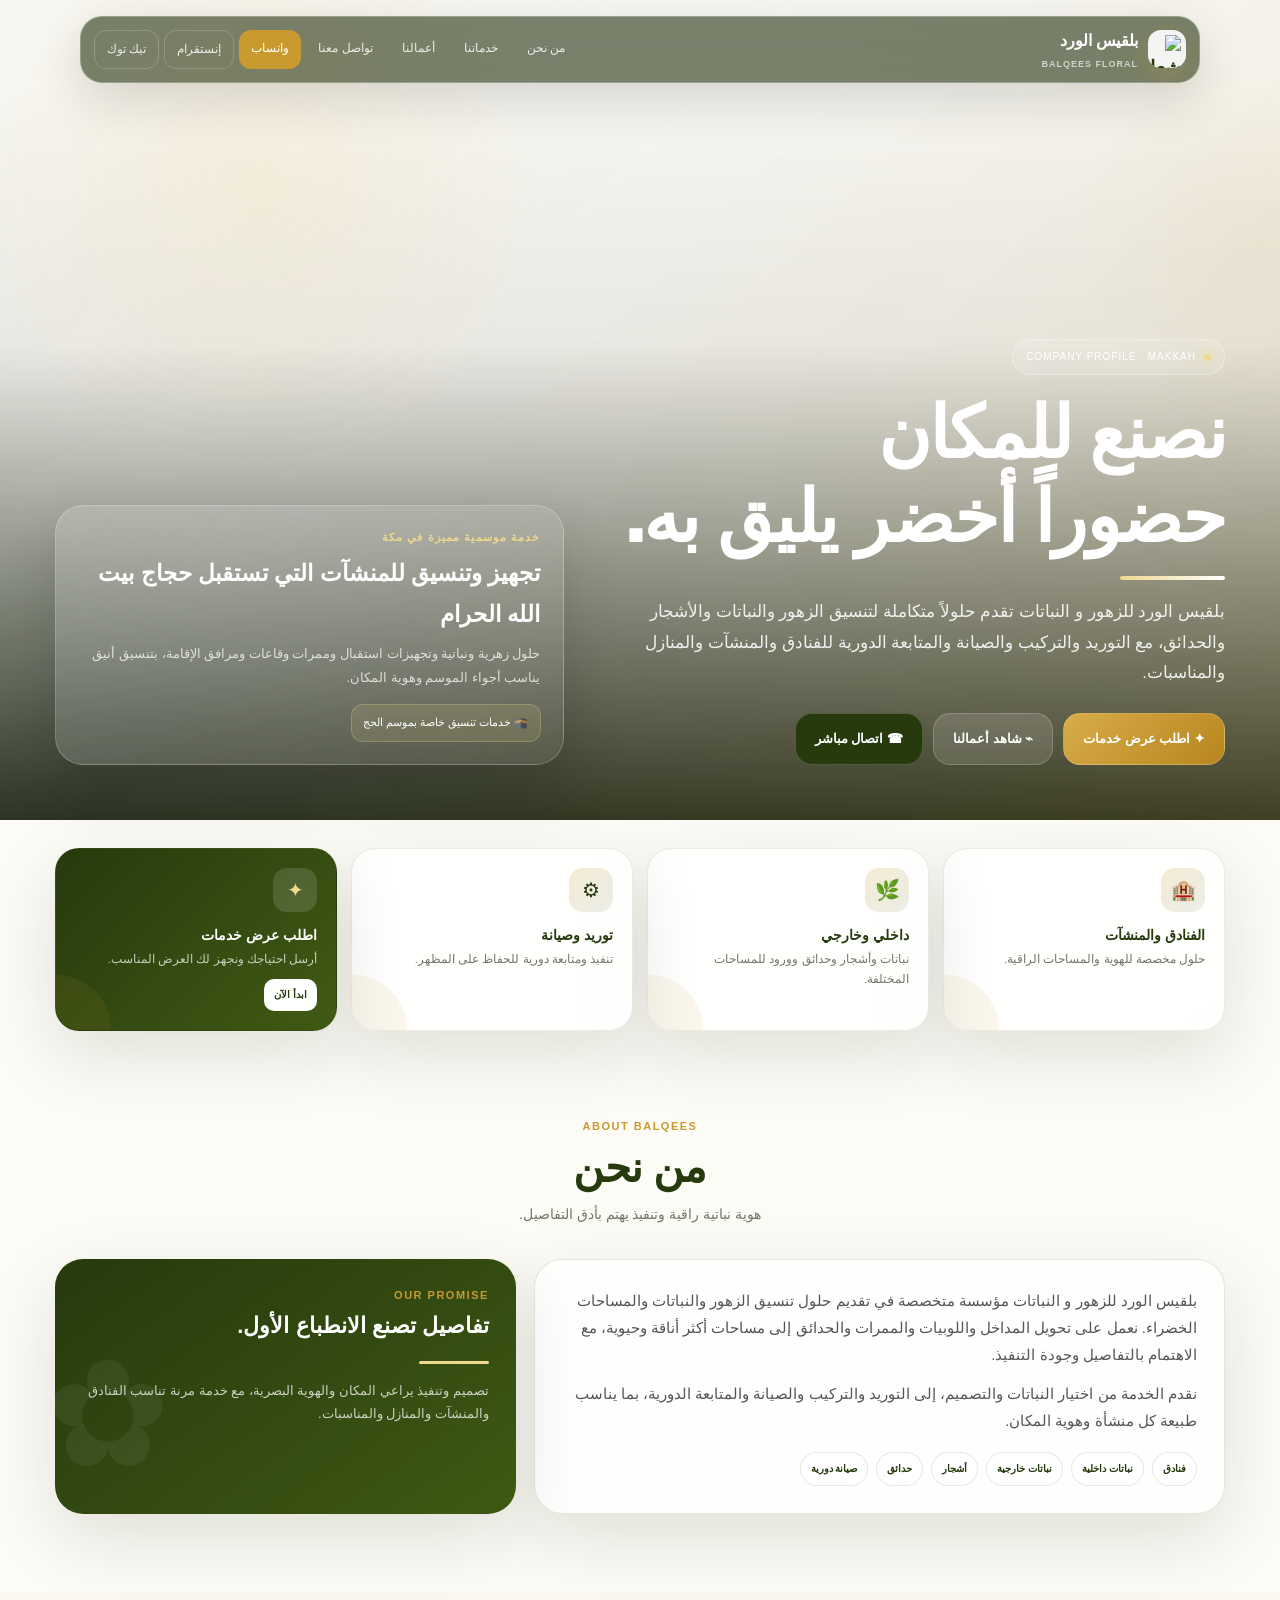
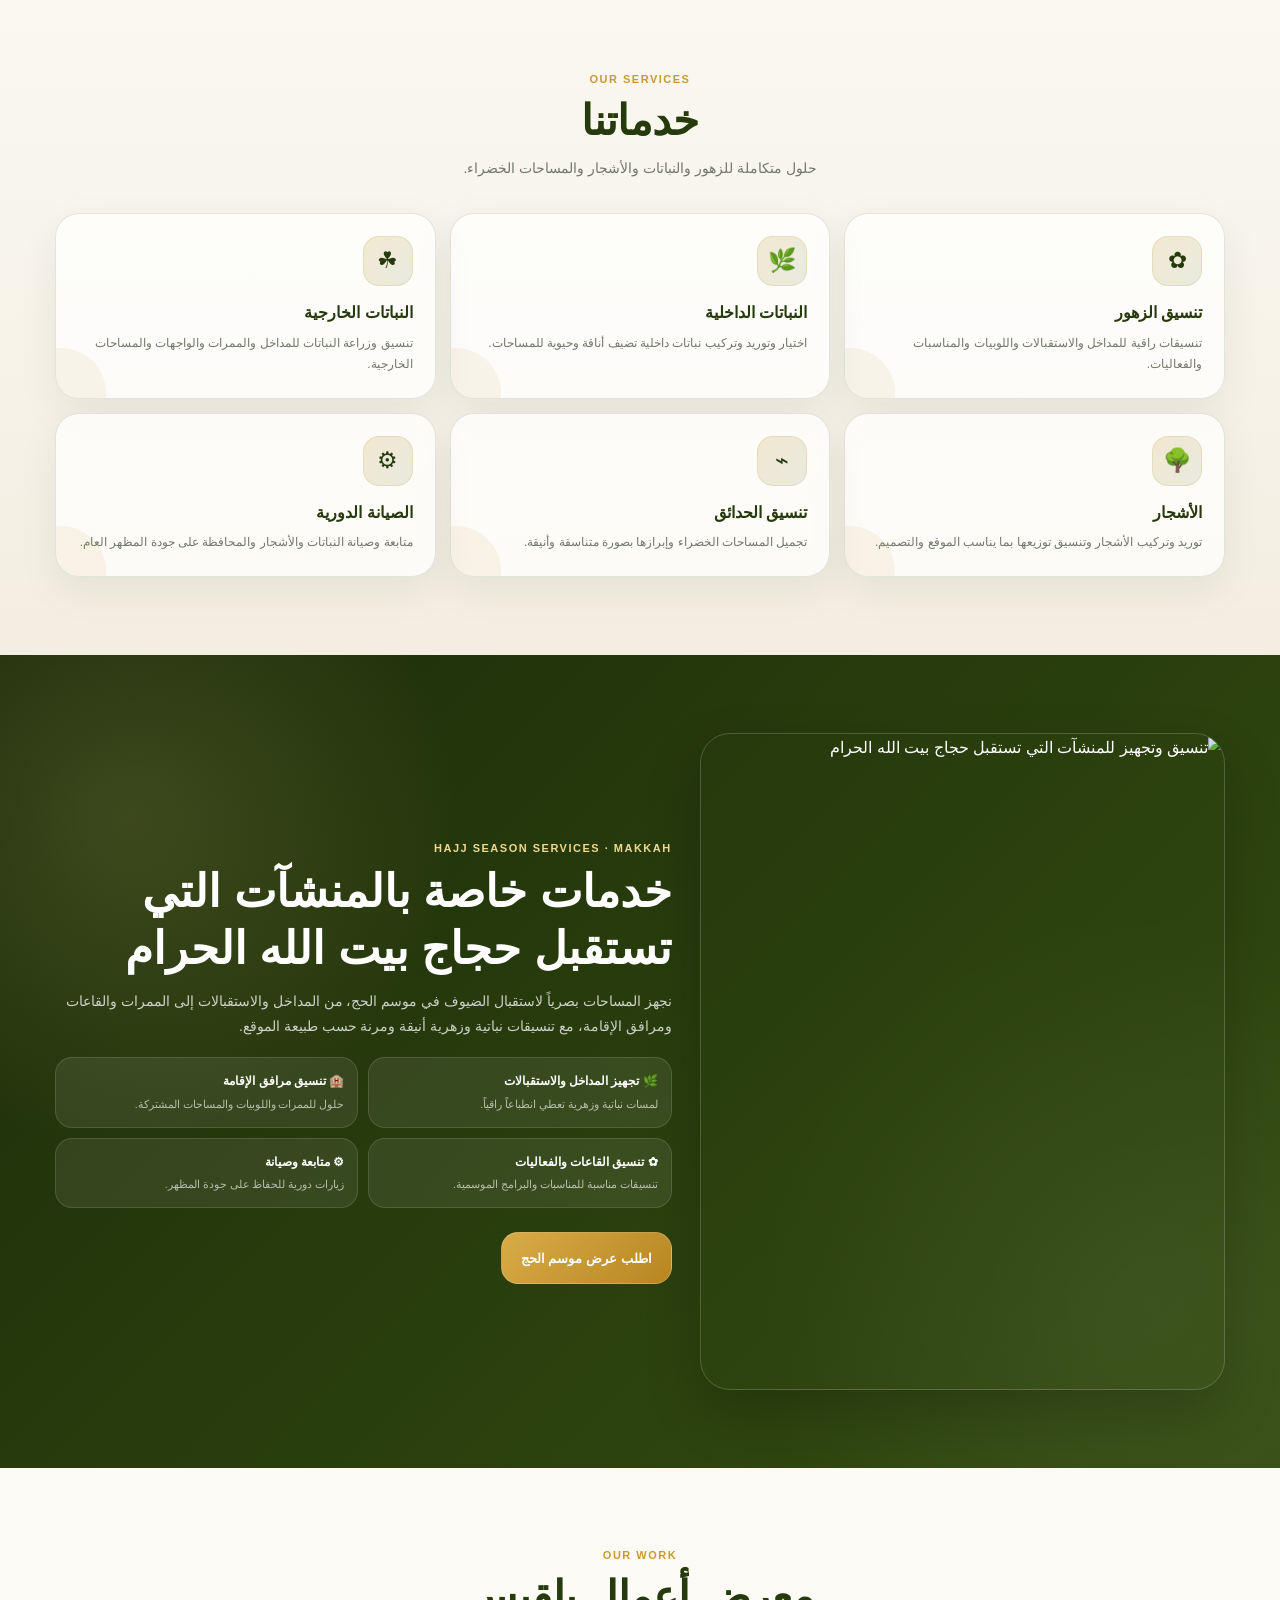
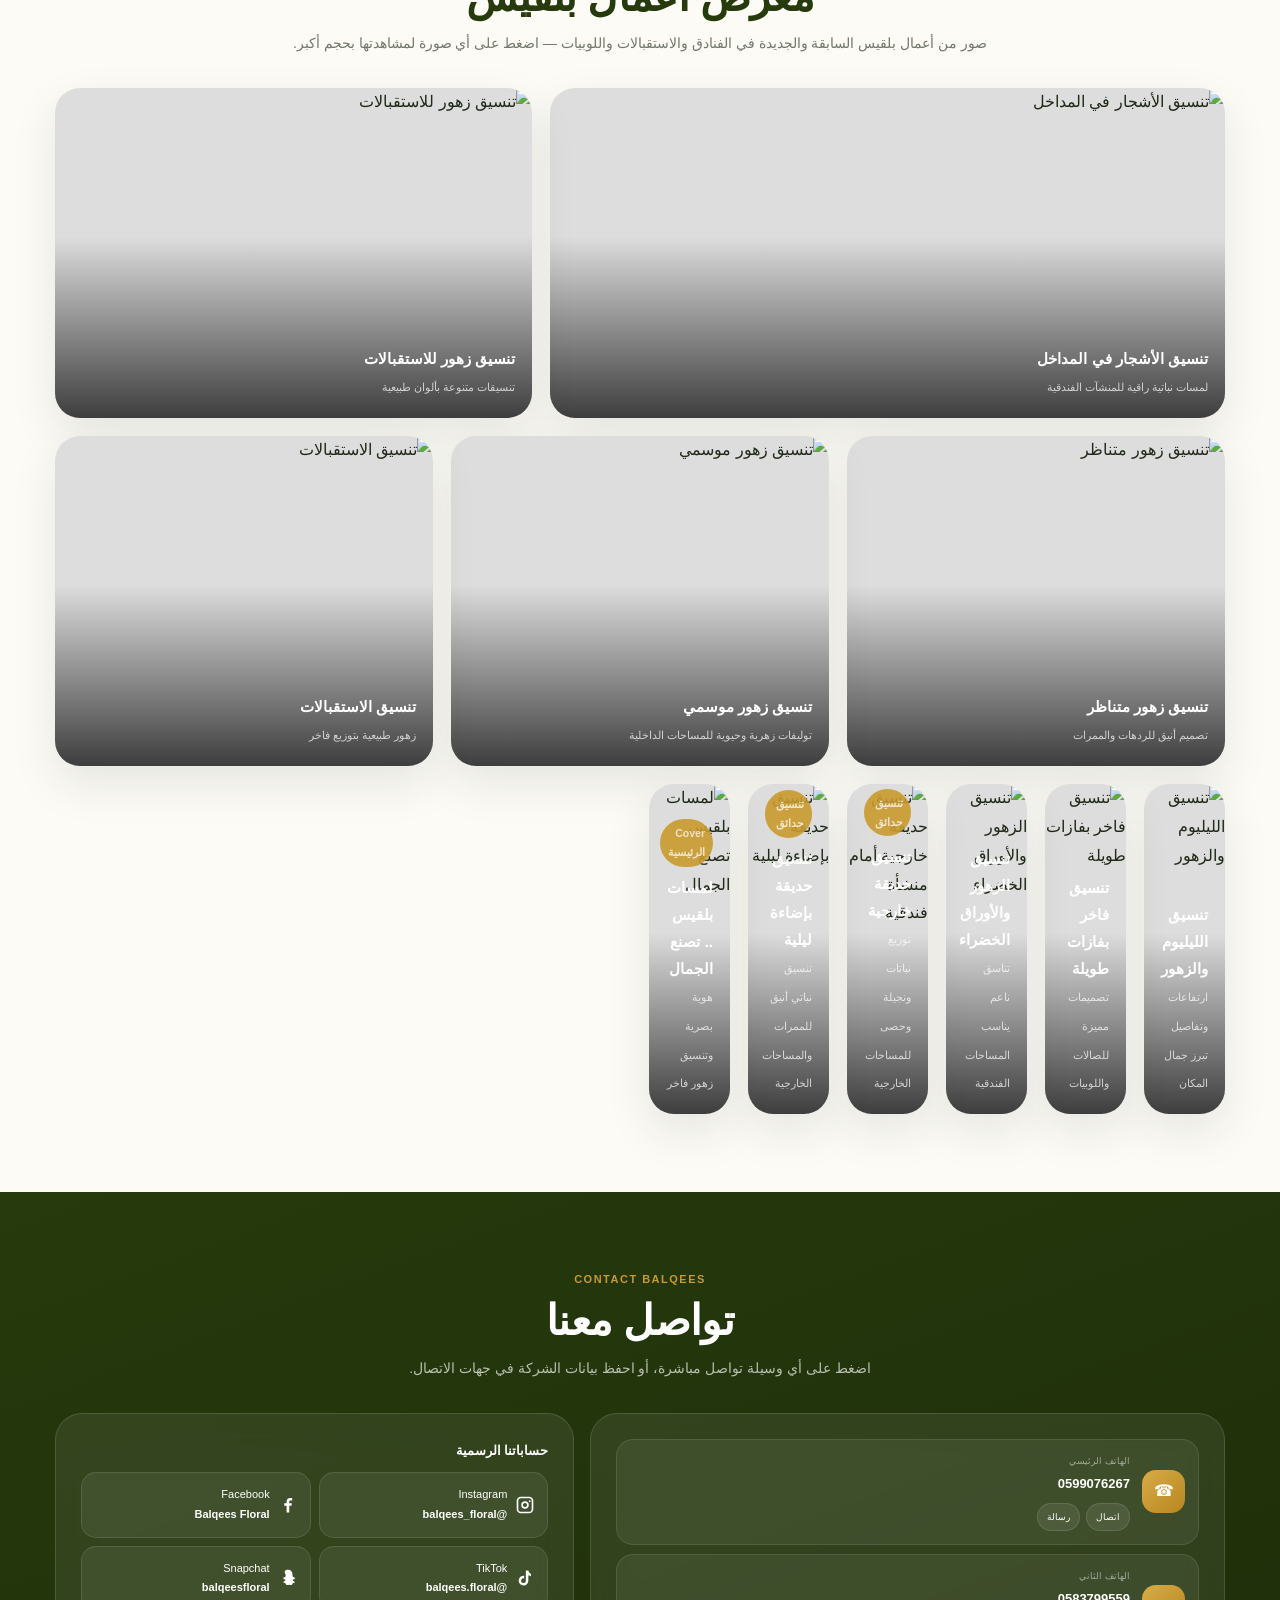
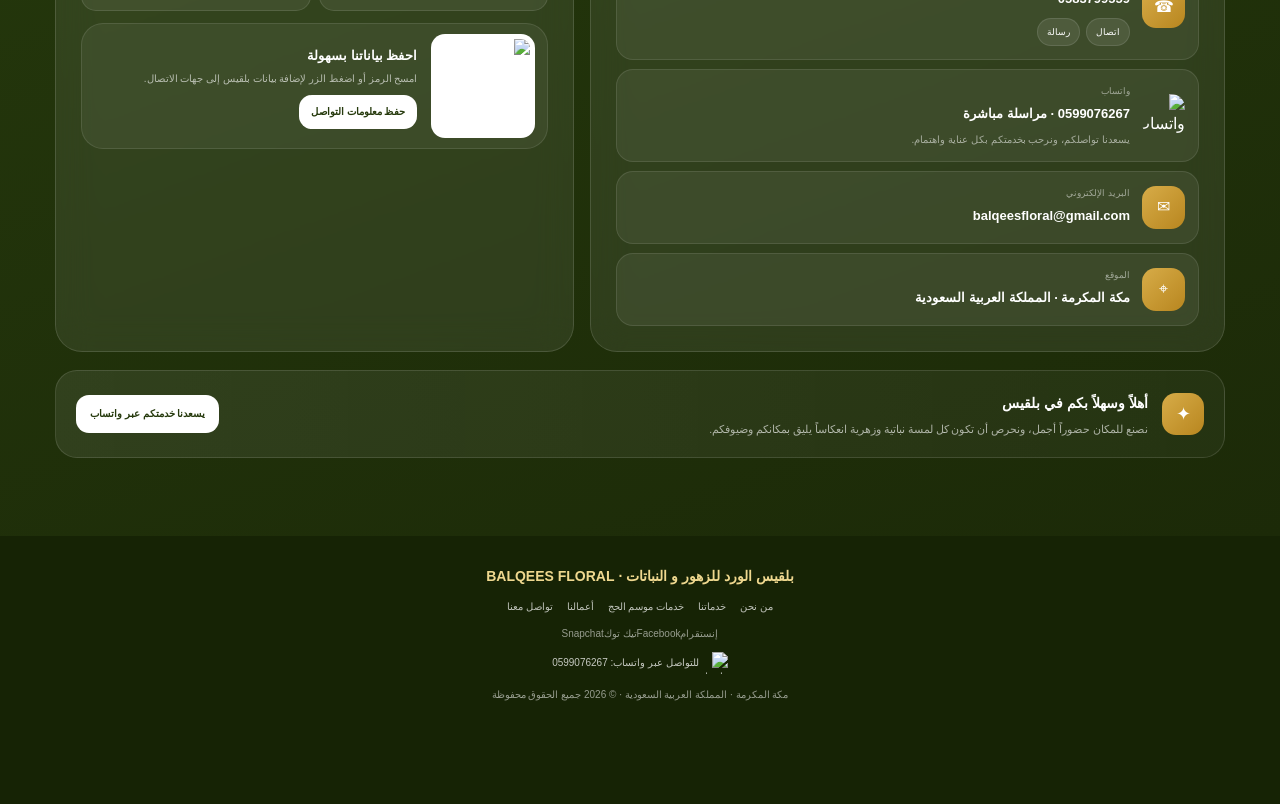
==== index.html @ 0c054bdd "Add files via upload" ====
<!doctype html>
<html lang="ar" dir="rtl">
<head>
<meta charset="utf-8">
<meta name="viewport" content="width=device-width, initial-scale=1, viewport-fit=cover">
<base href="/balqees-floral/">
<meta name="theme-color" content="#263a0d">
<meta name="description" content="مؤسسة بلقيس الورد للزهور و النباتات — تنسيق الزهور والنباتات والأشجار والحدائق في مكة المكرمة.">
<title>بلقيس الورد للزهور و النباتات | مكة المكرمة</title>
<style>
:root{
 --green:#263a0d;--green2:#405b16;--green3:#6f8431;--gold:#c99a2e;--gold2:#efd88f;
 --cream:#f7f3e8;--ink:#202a18;--muted:#72786b;--white:#fff;
 --glass:rgba(255,255,255,.13);--glass2:rgba(255,255,255,.70);
 --line:rgba(38,58,13,.12);--shadow:0 24px 70px rgba(25,35,10,.12)
}
*{box-sizing:border-box}html{scroll-behavior:smooth}body{margin:0;background:var(--cream);color:var(--ink);font-family:-apple-system,BlinkMacSystemFont,"SF Pro Display","SF Pro Text","Segoe UI",Tahoma,Arial,sans-serif;line-height:1.8;overflow-x:hidden}a{text-decoration:none;color:inherit}button{font:inherit;cursor:pointer}
body:before,body:after{content:"";position:fixed;z-index:-1;border-radius:50%;filter:blur(4px);pointer-events:none}.body:before{display:none}body:before{width:380px;height:380px;top:6%;right:-170px;background:radial-gradient(circle,rgba(201,154,46,.18),transparent 68%)}body:after{width:430px;height:430px;bottom:8%;left:-210px;background:radial-gradient(circle,rgba(64,91,22,.14),transparent 68%)}
.page{max-width:1180px;margin:auto;background:rgba(255,255,255,.62);box-shadow:0 0 90px rgba(31,40,12,.08);overflow:hidden}
/* NAV */
.nav{position:fixed;z-index:100;top:16px;left:50%;transform:translateX(-50%);width:min(1120px,calc(100% - 28px));padding:10px 13px;border:1px solid rgba(255,255,255,.25);background:rgba(28,43,9,.58);backdrop-filter:blur(22px) saturate(140%);-webkit-backdrop-filter:blur(22px) saturate(140%);border-radius:22px;display:flex;align-items:center;justify-content:space-between;color:#fff;box-shadow:0 16px 50px rgba(0,0,0,.14)}
.logo{display:flex;align-items:center;gap:10px;font-weight:900}.logo-mark{width:38px;height:38px;border-radius:13px;display:grid;place-items:center;background:linear-gradient(135deg,var(--gold2),var(--gold));color:var(--green);font-size:19px;box-shadow:0 8px 22px rgba(201,154,46,.25)}.logo-image{padding:5px;background:rgba(255,255,255,.92)!important;overflow:hidden}.logo-image img{width:100%;height:100%;object-fit:contain;display:block}.logo small{display:block;font-size:9px;opacity:.65;letter-spacing:1px;font-weight:700}.navlinks{display:flex;gap:5px}.navlinks a{padding:8px 12px;border-radius:12px;font-size:12px;color:rgba(255,255,255,.86)}.navlinks a:hover{background:rgba(255,255,255,.10)}.nav-wa{background:#c99a2e!important;color:#fff!important}.nav-social{border:1px solid rgba(255,255,255,.18)!important}
/* HERO */
.hero{position:relative;min-height:820px;display:flex;align-items:flex-end;isolation:isolate;background:linear-gradient(180deg,rgba(10,18,3,.04) 20%,rgba(10,18,3,.18) 48%,rgba(14,23,5,.90) 100%),url("D91F7A42-6C3E-B0D8.jpeg") center/cover no-repeat}.hero:before{content:"";position:absolute;inset:0;background:radial-gradient(circle at 20% 22%,rgba(239,216,143,.20),transparent 24%),linear-gradient(135deg,rgba(255,255,255,.05),transparent 42%,rgba(201,154,46,.12));pointer-events:none}.hero-inner{position:relative;z-index:2;width:100%;padding:120px 55px 55px}.hero-grid{display:grid;grid-template-columns:1.1fr .9fr;gap:25px;align-items:end}.hero-copy{color:#fff}.badge{display:inline-flex;align-items:center;gap:8px;padding:8px 13px;border-radius:999px;background:rgba(255,255,255,.11);border:1px solid rgba(255,255,255,.27);font-size:10px;letter-spacing:1px}.pulse{width:7px;height:7px;border-radius:50%;background:var(--gold2);box-shadow:0 0 0 6px rgba(239,216,143,.08),0 0 18px var(--gold2)}.hero h1{font-size:clamp(38px,6vw,72px);line-height:1.16;letter-spacing:-1.6px;margin:17px 0 10px;font-weight:950}.hero p{max-width:700px;color:rgba(255,255,255,.88);font-size:17px;margin:0}.gold-line{width:105px;height:4px;border-radius:99px;background:linear-gradient(90deg,var(--gold2),#fff);margin:17px 0}.hero-actions{display:flex;flex-wrap:wrap;gap:10px;margin-top:24px}.btn{min-height:52px;padding:0 19px;border-radius:17px;display:inline-flex;align-items:center;justify-content:center;gap:8px;font-weight:850;font-size:13px;border:1px solid rgba(255,255,255,.18);transition:.2s transform,.2s box-shadow}.btn:hover{transform:translateY(-2px);box-shadow:0 12px 25px rgba(0,0,0,.14)}.btn-green{background:var(--green);color:#fff}.btn-gold{background:linear-gradient(135deg,#d7ac48,#b8861f);color:#fff}.btn-light{background:rgba(255,255,255,.13);color:#fff}.hero-card{padding:22px;border-radius:28px;color:#fff;background:linear-gradient(135deg,rgba(255,255,255,.18),rgba(255,255,255,.07));border:1px solid rgba(255,255,255,.22);backdrop-filter:blur(18px);-webkit-backdrop-filter:blur(18px);box-shadow:0 24px 55px rgba(0,0,0,.15)}.hero-card .mini-title{font-size:11px;color:var(--gold2);font-weight:900;letter-spacing:1.1px}.hero-card h3{font-size:23px;margin:5px 0 7px}.hero-card p{font-size:13px;color:rgba(255,255,255,.75);margin:0}.hero-card .hajj-pill{display:inline-flex;margin-top:15px;padding:8px 11px;border-radius:12px;background:rgba(239,216,143,.13);border:1px solid rgba(239,216,143,.25);font-size:11px}
/* FOUR CARDS */
.quick-cards{padding:28px 55px 8px;position:relative;z-index:3}.quick-grid{display:grid;grid-template-columns:repeat(4,1fr);gap:14px}.quick-card{min-height:150px;padding:19px;border-radius:24px;background:rgba(255,255,255,.82);border:1px solid rgba(38,58,13,.10);box-shadow:var(--shadow);backdrop-filter:blur(16px);-webkit-backdrop-filter:blur(16px);position:relative;overflow:hidden}.quick-card:after{content:"";position:absolute;width:110px;height:110px;border-radius:50%;left:-55px;bottom:-55px;background:rgba(201,154,46,.09)}.qicon{width:44px;height:44px;border-radius:14px;display:grid;place-items:center;background:linear-gradient(135deg,rgba(201,154,46,.20),rgba(64,91,22,.10));color:var(--green);font-size:20px;margin-bottom:11px}.quick-card strong{display:block;color:var(--green);font-size:14px}.quick-card span{display:block;color:var(--muted);font-size:11.5px;line-height:1.7;margin-top:2px}.quick-card.cta{background:linear-gradient(135deg,var(--green),#405a14);color:#fff;border-color:transparent}.quick-card.cta .qicon{background:rgba(255,255,255,.13);color:var(--gold2)}.quick-card.cta strong{color:#fff}.quick-card.cta span{color:rgba(255,255,255,.72)}.quick-card.cta .tiny-btn{display:inline-flex;margin-top:9px;padding:7px 10px;border-radius:10px;background:#fff;color:var(--green);font-size:10px;font-weight:900}
/* SECTIONS */
.section{padding:78px 55px}.soft{background:linear-gradient(180deg,#faf8f1,#f3eee1)}.section-head{text-align:center;max-width:760px;margin:0 auto 32px}.kicker{color:var(--gold);font-size:11px;font-weight:900;letter-spacing:1.5px}.section-head h2{font-size:clamp(28px,4vw,42px);line-height:1.25;margin:5px 0 8px;color:var(--green);letter-spacing:-.7px}.section-head p{margin:0;color:var(--muted);font-size:14px}
.about-wrap{display:grid;grid-template-columns:1.2fr .8fr;gap:18px;align-items:stretch}.about-card{padding:27px;border-radius:28px;background:rgba(255,255,255,.72);border:1px solid var(--line);box-shadow:var(--shadow);backdrop-filter:blur(15px)}.about-card p{margin:0;color:#555;font-size:15px}.tags{display:flex;flex-wrap:wrap;gap:8px;margin-top:18px}.tag{padding:7px 10px;border-radius:999px;background:#fff;border:1px solid rgba(38,58,13,.11);font-size:10px;color:var(--green);font-weight:800}.about-highlight{border-radius:28px;padding:27px;color:#fff;background:linear-gradient(145deg,var(--green),#3e5914);position:relative;overflow:hidden;box-shadow:var(--shadow)}.about-highlight:after{content:"✿";position:absolute;left:-10px;bottom:-35px;font-size:150px;color:rgba(255,255,255,.06)}.about-highlight h3{margin:0 0 7px;font-size:22px}.about-highlight p{margin:0;color:rgba(255,255,255,.74);font-size:13px}.about-highlight .line{width:70px;height:3px;background:var(--gold2);border-radius:99px;margin:15px 0}
.services{display:grid;grid-template-columns:repeat(3,1fr);gap:14px}.service{padding:22px;border-radius:24px;background:rgba(255,255,255,.76);border:1px solid var(--line);box-shadow:0 14px 42px rgba(35,45,18,.07);position:relative;overflow:hidden;transition:.22s transform,.22s box-shadow}.service:hover{transform:translateY(-5px);box-shadow:0 22px 50px rgba(35,45,18,.12)}.service:after{content:"";position:absolute;width:90px;height:90px;border-radius:50%;left:-40px;bottom:-40px;background:rgba(201,154,46,.09)}.service .icon{width:50px;height:50px;border-radius:16px;display:grid;place-items:center;background:linear-gradient(135deg,rgba(201,154,46,.20),rgba(64,91,22,.11));border:1px solid rgba(201,154,46,.18);font-size:23px;color:var(--green);margin-bottom:13px}.service h3{margin:0 0 5px;color:var(--green);font-size:16px}.service p{margin:0;color:var(--muted);font-size:12px;line-height:1.8}
/* HAJJ */
.hajj{background:linear-gradient(135deg,#1d2d09,#344d11);color:#fff;position:relative;overflow:hidden}.hajj:before{content:"";position:absolute;inset:0;background:radial-gradient(circle at 10% 20%,rgba(239,216,143,.14),transparent 25%),radial-gradient(circle at 90% 80%,rgba(255,255,255,.06),transparent 30%)}.hajj-wrap{position:relative;z-index:1;display:grid;grid-template-columns:.92fr 1.08fr;gap:28px;align-items:center}.hajj-image{border-radius:30px;overflow:hidden;border:1px solid rgba(255,255,255,.18);box-shadow:0 24px 55px rgba(0,0,0,.20);aspect-ratio:4/5}.hajj-image img{width:100%;height:100%;object-fit:cover;display:block}.hajj-copy .kicker{color:var(--gold2)}.hajj-copy h2{font-size:clamp(29px,4vw,45px);line-height:1.25;margin:6px 0 12px}.hajj-copy>p{color:rgba(255,255,255,.76);font-size:14px;margin:0}.hajj-list{display:grid;grid-template-columns:1fr 1fr;gap:10px;margin-top:18px}.hajj-item{padding:13px;border-radius:17px;background:rgba(255,255,255,.08);border:1px solid rgba(255,255,255,.12)}.hajj-item strong{display:block;font-size:12px;color:#fff}.hajj-item span{display:block;font-size:10.5px;color:rgba(255,255,255,.63);margin-top:2px}
/* WORK / GALLERY */
.gallery{display:grid;grid-template-columns:repeat(12,1fr);gap:14px}.work{position:relative;border-radius:25px;overflow:hidden;min-height:300px;background:#ddd;box-shadow:0 18px 45px rgba(35,45,18,.10);cursor:pointer}.work:nth-child(1){grid-column:span 7}.work:nth-child(2){grid-column:span 5}.work:nth-child(3),.work:nth-child(4),.work:nth-child(5){grid-column:span 4}.work img{width:100%;height:100%;min-height:300px;object-fit:cover;display:block;transition:.45s transform}.work:hover img{transform:scale(1.045)}.work:after{content:"";position:absolute;inset:0;background:linear-gradient(180deg,transparent 45%,rgba(0,0,0,.72));pointer-events:none}.work-caption{position:absolute;z-index:2;bottom:17px;right:17px;left:17px;color:#fff}.work-caption strong{display:block;font-size:15px}.work-caption span{font-size:10.5px;color:rgba(255,255,255,.72)}.hajj-badge{display:inline-flex;margin-bottom:7px;padding:5px 8px;border-radius:999px;background:rgba(201,154,46,.90);font-size:9px;font-weight:900}
/* CONTACT */
.contact{background:linear-gradient(160deg,#263a0d,#1c2a08);color:#fff}.contact .section-head h2{color:#fff}.contact .section-head p{color:rgba(255,255,255,.68)}.contact-grid{display:grid;grid-template-columns:1.1fr .9fr;gap:16px}.contact-panel{padding:25px;border-radius:27px;background:rgba(255,255,255,.075);border:1px solid rgba(255,255,255,.13);backdrop-filter:blur(18px);-webkit-backdrop-filter:blur(18px)}.contact-items{display:grid;gap:9px}.contact-item{display:flex;align-items:center;gap:12px;padding:13px;border-radius:17px;background:rgba(255,255,255,.065);border:1px solid rgba(255,255,255,.10)}.ci{width:43px;height:43px;flex:0 0 43px;border-radius:14px;display:grid;place-items:center;background:linear-gradient(135deg,#d7ac48,#b8861f);color:#fff}.contact-item small{display:block;color:rgba(255,255,255,.52);font-size:9px}.contact-item strong{font-size:13px}.contact-actions{display:flex;gap:6px;flex-wrap:wrap;margin-top:5px}.mini{padding:5px 9px;border-radius:999px;background:rgba(255,255,255,.09);border:1px solid rgba(255,255,255,.11);color:#fff;font-size:9px}.social-title{margin:0 0 10px;font-size:13px;color:#fff}.social-grid{display:grid;grid-template-columns:1fr 1fr;gap:8px}.social{display:flex;align-items:center;gap:8px;padding:12px;border-radius:15px;background:rgba(255,255,255,.07);border:1px solid rgba(255,255,255,.11);font-size:11px}.social svg{width:20px;height:20px;fill:currentColor}.save-box{text-align:center;padding:18px;border-radius:22px;background:rgba(255,255,255,.06);border:1px solid rgba(255,255,255,.10);height:100%}.save-box img{width:150px;height:150px;border-radius:16px;background:#fff;padding:7px}.save-box p{font-size:10px;color:rgba(255,255,255,.63);margin:8px 0 13px}.save-btn{display:inline-flex;align-items:center;justify-content:center;padding:10px 15px;border-radius:13px;background:#fff;color:var(--green);font-size:11px;font-weight:900;border:0}
/* FOOTER */
footer{padding:28px 25px 100px;text-align:center;background:#162305;color:rgba(255,255,255,.55);font-size:10px}.footer-brand{color:var(--gold2);font-size:14px;font-weight:900}.footer-links{display:flex;justify-content:center;gap:14px;flex-wrap:wrap;margin:9px 0}.footer-links a{color:rgba(255,255,255,.72)}
/* LIGHTBOX */
.modal{position:fixed;inset:0;z-index:300;display:none;align-items:center;justify-content:center;padding:20px;background:rgba(8,12,3,.88);backdrop-filter:blur(12px)}.modal.open{display:flex}.modal-box{width:min(950px,100%);position:relative}.modal img{width:100%;max-height:82vh;object-fit:contain;border-radius:20px}.close{position:absolute;top:-8px;left:-4px;width:42px;height:42px;border:0;border-radius:50%;background:#fff;color:var(--green);font-size:22px;font-weight:900}.modal-title{text-align:center;color:#fff;font-size:12px;margin-top:8px}
@media(max-width:900px){.hero-grid,.about-wrap,.hajj-wrap,.contact-grid{grid-template-columns:1fr}.hero{min-height:800px}.quick-grid{grid-template-columns:1fr 1fr}.services{grid-template-columns:1fr 1fr}.hero-inner,.section{padding-left:28px;padding-right:28px}.quick-cards{padding-left:28px;padding-right:28px}.gallery .work{grid-column:span 6}.hajj-image{max-height:520px}.navlinks a{display:none}.navlinks a:nth-child(3),.navlinks a:nth-child(4){display:block}}
@media(max-width:560px){.nav{top:9px;width:calc(100% - 18px)}.logo small{display:none}.hero{min-height:780px}.hero-inner{padding:100px 18px 24px}.hero-grid{gap:15px}.hero h1{font-size:40px}.hero p{font-size:14px}.hero-card{padding:18px}.quick-cards{padding:14px 14px 0}.quick-grid{grid-template-columns:1fr 1fr;gap:9px}.quick-card{min-height:145px;padding:15px;border-radius:20px}.section{padding:58px 17px}.services{grid-template-columns:1fr}.hajj-list{grid-template-columns:1fr}.gallery{gap:9px}.gallery .work{grid-column:span 12;min-height:310px}.work img{min-height:310px}.contact-panel{padding:18px}.social-grid{grid-template-columns:1fr}.save-box img{width:130px;height:130px}.footer-links{gap:9px}.footer-social{display:flex;gap:8px;justify-content:center;flex-wrap:wrap;margin:10px 0}.footer-social a{padding:7px 10px;border-radius:999px;background:rgba(255,255,255,.07);border:1px solid rgba(255,255,255,.1);color:#fff;font-size:10px}}

/* MOBILE STABILITY — يمنع تداخل النصوص على الشاشات الصغيرة */
@media(max-width:560px){
  .hero{min-height:auto!important;align-items:stretch!important;background-position:center center!important;}
  .hero-inner{padding:94px 16px 18px!important;}
  .hero-grid{display:flex!important;flex-direction:column!important;gap:12px!important;align-items:stretch!important;}
  .hero-copy{padding-top:8px!important;}
  .hero h1{font-size:clamp(31px,9vw,40px)!important;line-height:1.25!important;letter-spacing:-.5px!important;margin:12px 0 8px!important;}
  .hero p{font-size:14px!important;line-height:1.9!important;max-width:none!important;}
  .hero-card{margin-top:2px!important;padding:16px!important;}
  .hero-card h3{font-size:20px!important;line-height:1.45!important;}
  .hero-card p{font-size:12.5px!important;line-height:1.85!important;}
  .hero-actions{display:grid!important;grid-template-columns:1fr!important;gap:8px!important;}
  .btn{width:100%!important;min-height:50px!important;}
  .quick-grid{grid-template-columns:1fr 1fr!important;}
  .quick-card{min-height:132px!important;}
  .section-head h2{font-size:29px!important;line-height:1.4!important;}
  .section-head p{line-height:1.9!important;}
}


/* RESPONSIVE PRO SYSTEM — desktop, tablet, mobile, small phones */
.page{width:100%;max-width:1440px;margin:0 auto}
.hero{min-height:820px;background-image:linear-gradient(180deg,rgba(10,18,3,.02) 10%,rgba(10,18,3,.08) 42%,rgba(14,23,5,.88) 100%),url("D91F7A42-6C3E-B0D8.jpeg");background-position:center center;background-size:cover}
.hero-inner{max-width:1320px;margin:0 auto}.section,.quick-cards{max-width:1320px;margin-left:auto;margin-right:auto}
.nav{max-width:1240px}
.wa-ci{background:transparent!important;padding:0;overflow:hidden}.wa-ci img{width:43px;height:43px;display:block}
.whatsapp-item em{display:block;font-size:10px;font-style:normal;color:rgba(255,255,255,.55);margin-top:3px;line-height:1.7}
.save-box{height:auto!important;min-height:126px;display:grid;grid-template-columns:104px 1fr;align-items:center;gap:14px;text-align:right;padding:10px 12px!important;margin-top:12px}
.save-box img{width:104px!important;height:104px!important;border-radius:14px;padding:5px}
.save-copy strong{display:block;font-size:13px;color:#fff;margin-bottom:3px}.save-copy p{margin:0 0 8px!important;font-size:10px;line-height:1.7}.save-btn{padding:8px 12px;font-size:10px}
.contact-welcome{margin-top:18px;padding:18px 20px;border:1px solid rgba(255,255,255,.12);background:linear-gradient(90deg,rgba(255,255,255,.08),rgba(255,255,255,.04));border-radius:22px;display:grid;grid-template-columns:auto 1fr auto;align-items:center;gap:14px}.welcome-mark{width:42px;height:42px;border-radius:14px;display:grid;place-items:center;background:linear-gradient(135deg,#d7ac48,#b8861f);color:#fff;font-size:18px}.contact-welcome strong{font-size:14px;color:#fff}.contact-welcome p{margin:2px 0 0;color:rgba(255,255,255,.62);font-size:10.5px;line-height:1.8}.welcome-btn{padding:10px 14px;border-radius:13px;background:#fff;color:var(--green);font-weight:900;font-size:10px;white-space:nowrap}
.footer-contact{display:inline-flex;align-items:center;gap:7px;margin:9px 0;color:rgba(255,255,255,.75)}.footer-contact img{width:22px;height:22px}

/* Large screens */
@media (min-width:1200px){.hero-grid{gap:40px}.hero h1{max-width:780px}.gallery{gap:18px}.work{min-height:330px}.work img{min-height:330px}}
/* Tablets / laptops */
@media (min-width:768px) and (max-width:1199px){.nav{width:calc(100% - 32px)}.hero{min-height:760px}.hero-inner,.section{padding-left:36px;padding-right:36px}.quick-cards{padding-left:36px;padding-right:36px}.hero-grid{grid-template-columns:1fr}.hero-card{max-width:620px}.about-wrap,.hajj-wrap,.contact-grid{grid-template-columns:1fr 1fr}.services{grid-template-columns:repeat(2,1fr)}.gallery .work{grid-column:span 6!important}.social-grid{grid-template-columns:1fr 1fr}.save-box{grid-template-columns:90px 1fr}.save-box img{width:90px!important;height:90px!important}}
/* Phones */
@media (max-width:767px){body{font-size:14px}.nav{top:8px;width:calc(100% - 16px);padding:8px 9px;border-radius:18px}.logo{gap:7px;font-size:13px}.logo-mark{width:36px;height:36px;border-radius:12px}.navlinks{gap:2px}.navlinks a{padding:7px 7px;font-size:10px}.navlinks a:nth-child(1),.navlinks a:nth-child(2),.navlinks a:nth-child(5){display:none}.navlinks a:nth-child(3),.navlinks a:nth-child(4),.navlinks a:nth-child(6),.navlinks a:nth-child(7){display:block}.hero{min-height:760px!important;background-position:center center!important}.hero-inner{padding:92px 16px 20px!important}.hero-grid{display:flex!important;flex-direction:column!important;gap:12px!important}.hero-copy{padding-top:6px}.hero h1{font-size:clamp(30px,8.8vw,40px)!important;line-height:1.3!important;margin:12px 0 8px}.hero p{font-size:13.5px;line-height:1.95}.hero-card{padding:15px;border-radius:22px}.hero-card h3{font-size:19px;line-height:1.5}.hero-card p{font-size:12px;line-height:1.85}.hero-actions{display:grid!important;grid-template-columns:1fr!important;gap:8px}.btn{width:100%;min-height:49px}.quick-cards{padding:12px 13px 0}.quick-grid{grid-template-columns:1fr 1fr;gap:8px}.quick-card{min-height:130px;padding:14px;border-radius:18px}.section{padding:54px 15px}.section-head{margin-bottom:25px}.section-head h2{font-size:28px;line-height:1.45}.section-head p{font-size:12.5px;line-height:1.9}.about-wrap,.hajj-wrap,.contact-grid{grid-template-columns:1fr}.services{grid-template-columns:1fr}.hajj-list{grid-template-columns:1fr}.hajj-image{max-height:430px}.gallery{gap:9px}.gallery .work{grid-column:span 12!important;min-height:300px}.work img{min-height:300px}.contact-panel{padding:16px}.social-grid{grid-template-columns:1fr 1fr}.save-box{grid-template-columns:92px 1fr;gap:10px;padding:9px!important}.save-box img{width:92px!important;height:92px!important}.save-copy strong{font-size:12px}.save-copy p{font-size:9.5px}.contact-welcome{grid-template-columns:auto 1fr;gap:10px;padding:15px}.welcome-btn{grid-column:1/-1;text-align:center}.footer{padding-bottom:55px}}
/* Very small phones */
@media (max-width:420px){.logo span:last-child{font-size:12px}.navlinks a{padding:6px 5px;font-size:9px}.hero{min-height:735px!important}.hero-inner{padding-left:13px!important;padding-right:13px!important}.hero h1{font-size:29px!important}.hero p{font-size:12.5px}.quick-card{min-height:124px}.quick-card strong{font-size:12px}.quick-card span{font-size:10px}.social-grid{grid-template-columns:1fr}.save-box{grid-template-columns:82px 1fr}.save-box img{width:82px!important;height:82px!important}.save-btn{width:100%}.contact-item strong{font-size:12px}}
/* Wide landscape phones */
@media (max-height:560px) and (orientation:landscape) and (max-width:900px){.hero{min-height:620px!important}.hero-inner{padding-top:82px!important}.hero-grid{flex-direction:row!important;align-items:end}.hero-card{max-width:45%}.hero-copy{max-width:55%}.hero-actions{grid-template-columns:1fr 1fr!important}.gallery .work{grid-column:span 6!important}}

</style>
</head>
<body>
<header class="nav">
  <a class="logo" href="#top"><span class="logo-mark logo-image"><img src="CB6129B8-D2DF-8A63.png" alt="شعار بلقيس"></span><span>بلقيس الورد<small>BALQEES FLORAL</small></span></a>
  <nav class="navlinks"><a href="#about">من نحن</a><a href="#services">خدماتنا</a><a href="#work">أعمالنا</a><a href="#contact">تواصل معنا</a><a class="nav-wa" href="https://wa.me/966599076267" target="_blank" rel="noopener">واتساب</a><a class="nav-social" href="https://www.instagram.com/balqees_floral/" target="_blank" rel="noopener">إنستقرام</a><a class="nav-social" href="https://www.tiktok.com/@balqees.floral" target="_blank" rel="noopener">تيك توك</a></nav>
</header>
<main class="page" id="top">
<section class="hero">
  <div class="hero-inner">
    <div class="hero-grid">
      <div class="hero-copy">
        <span class="badge"><span class="pulse"></span> COMPANY PROFILE · MAKKAH</span>
        <h1>نصنع للمكان<br>حضوراً أخضر يليق به.</h1>
        <div class="gold-line"></div>
        <p>بلقيس الورد للزهور و النباتات تقدم حلولاً متكاملة لتنسيق الزهور والنباتات والأشجار والحدائق، مع التوريد والتركيب والصيانة والمتابعة الدورية للفنادق والمنشآت والمنازل والمناسبات.</p>
        <div class="hero-actions">
          <a class="btn btn-gold" href="https://wa.me/966599076267?text=%D8%A3%D8%B1%D8%BA%D8%A8%20%D9%81%D9%8A%20%D8%B7%D9%84%D8%A8%20%D8%B9%D8%B1%D8%B6%20%D8%AE%D8%AF%D9%85%D8%A7%D8%AA" target="_blank" rel="noopener">✦ اطلب عرض خدمات</a>
          <a class="btn btn-light" href="#work">⌁ شاهد أعمالنا</a>
          <a class="btn btn-green" href="tel:0599076267">☎ اتصال مباشر</a>
        </div>
      </div>
      <div class="hero-card">
        <div class="mini-title">خدمة موسمية مميزة في مكة</div>
        <h3>تجهيز وتنسيق للمنشآت التي تستقبل حجاج بيت الله الحرام</h3>
        <p>حلول زهرية ونباتية وتجهيزات استقبال وممرات وقاعات ومرافق الإقامة، بتنسيق أنيق يناسب أجواء الموسم وهوية المكان.</p>
        <span class="hajj-pill">🕋 خدمات تنسيق خاصة بموسم الحج</span>
      </div>
    </div>
  </div>
</section>

<section class="quick-cards" aria-label="مميزات بلقيس">
  <div class="quick-grid">
    <article class="quick-card"><div class="qicon">🏨</div><strong>الفنادق والمنشآت</strong><span>حلول مخصصة للهوية والمساحات الراقية.</span></article>
    <article class="quick-card"><div class="qicon">🌿</div><strong>داخلي وخارجي</strong><span>نباتات وأشجار وحدائق وورود للمساحات المختلفة.</span></article>
    <article class="quick-card"><div class="qicon">⚙</div><strong>توريد وصيانة</strong><span>تنفيذ ومتابعة دورية للحفاظ على المظهر.</span></article>
    <article class="quick-card cta"><div class="qicon">✦</div><strong>اطلب عرض خدمات</strong><span>أرسل احتياجك ونجهز لك العرض المناسب.</span><a class="tiny-btn" href="https://wa.me/966599076267?text=%D8%A3%D8%B1%D8%BA%D8%A8%20%D9%81%D9%8A%20%D8%B7%D9%84%D8%A8%20%D8%B9%D8%B1%D8%B6%20%D8%AE%D8%AF%D9%85%D8%A7%D8%AA" target="_blank" rel="noopener">ابدأ الآن</a></article>
  </div>
</section>

<section class="section" id="about">
  <div class="section-head"><div class="kicker">ABOUT BALQEES</div><h2>من نحن</h2><p>هوية نباتية راقية وتنفيذ يهتم بأدق التفاصيل.</p></div>
  <div class="about-wrap">
    <div class="about-card"><p>بلقيس الورد للزهور و النباتات مؤسسة متخصصة في تقديم حلول تنسيق الزهور والنباتات والمساحات الخضراء. نعمل على تحويل المداخل واللوبيات والممرات والحدائق إلى مساحات أكثر أناقة وحيوية، مع الاهتمام بالتفاصيل وجودة التنفيذ.</p><p style="margin-top:12px">نقدم الخدمة من اختيار النباتات والتصميم، إلى التوريد والتركيب والصيانة والمتابعة الدورية، بما يناسب طبيعة كل منشأة وهوية المكان.</p><div class="tags"><span class="tag">فنادق</span><span class="tag">نباتات داخلية</span><span class="tag">نباتات خارجية</span><span class="tag">أشجار</span><span class="tag">حدائق</span><span class="tag">صيانة دورية</span></div></div>
    <div class="about-highlight"><div class="kicker">OUR PROMISE</div><h3>تفاصيل تصنع الانطباع الأول.</h3><div class="line"></div><p>تصميم وتنفيذ يراعي المكان والهوية البصرية، مع خدمة مرنة تناسب الفنادق والمنشآت والمنازل والمناسبات.</p></div>
  </div>
</section>

<section class="section soft" id="services">
  <div class="section-head"><div class="kicker">OUR SERVICES</div><h2>خدماتنا</h2><p>حلول متكاملة للزهور والنباتات والأشجار والمساحات الخضراء.</p></div>
  <div class="services">
    <article class="service"><div class="icon">✿</div><h3>تنسيق الزهور</h3><p>تنسيقات راقية للمداخل والاستقبالات واللوبيات والمناسبات والفعاليات.</p></article>
    <article class="service"><div class="icon">🌿</div><h3>النباتات الداخلية</h3><p>اختيار وتوريد وتركيب نباتات داخلية تضيف أناقة وحيوية للمساحات.</p></article>
    <article class="service"><div class="icon">☘</div><h3>النباتات الخارجية</h3><p>تنسيق وزراعة النباتات للمداخل والممرات والواجهات والمساحات الخارجية.</p></article>
    <article class="service"><div class="icon">🌳</div><h3>الأشجار</h3><p>توريد وتركيب الأشجار وتنسيق توزيعها بما يناسب الموقع والتصميم.</p></article>
    <article class="service"><div class="icon">⌁</div><h3>تنسيق الحدائق</h3><p>تجميل المساحات الخضراء وإبرازها بصورة متناسقة وأنيقة.</p></article>
    <article class="service"><div class="icon">⚙</div><h3>الصيانة الدورية</h3><p>متابعة وصيانة النباتات والأشجار والمحافظة على جودة المظهر العام.</p></article>
  </div>
</section>

<section class="section hajj" id="hajj">
  <div class="hajj-wrap">
    <div class="hajj-image"><img src="FC6AB29D-4195-F780.jpeg" alt="تنسيق وتجهيز للمنشآت التي تستقبل حجاج بيت الله الحرام" loading="lazy"></div>
    <div class="hajj-copy"><div class="kicker">HAJJ SEASON SERVICES · MAKKAH</div><h2>خدمات خاصة بالمنشآت التي تستقبل حجاج بيت الله الحرام</h2><p>نجهز المساحات بصرياً لاستقبال الضيوف في موسم الحج، من المداخل والاستقبالات إلى الممرات والقاعات ومرافق الإقامة، مع تنسيقات نباتية وزهرية أنيقة ومرنة حسب طبيعة الموقع.</p><div class="hajj-list"><div class="hajj-item"><strong>🌿 تجهيز المداخل والاستقبالات</strong><span>لمسات نباتية وزهرية تعطي انطباعاً راقياً.</span></div><div class="hajj-item"><strong>🏨 تنسيق مرافق الإقامة</strong><span>حلول للممرات واللوبيات والمساحات المشتركة.</span></div><div class="hajj-item"><strong>✿ تنسيق القاعات والفعاليات</strong><span>تنسيقات مناسبة للمناسبات والبرامج الموسمية.</span></div><div class="hajj-item"><strong>⚙ متابعة وصيانة</strong><span>زيارات دورية للحفاظ على جودة المظهر.</span></div></div><div class="hero-actions"><a class="btn btn-gold" href="https://wa.me/966599076267?text=%D8%A3%D8%B1%D8%BA%D8%A8%20%D9%81%D9%8A%20%D8%B9%D8%B1%D8%B6%20%D8%AE%D8%AF%D9%85%D8%A7%D8%AA%20%D9%85%D9%88%D8%B3%D9%85%20%D8%A7%D9%84%D8%AD%D8%AC" target="_blank" rel="noopener">اطلب عرض موسم الحج</a></div></div>
  </div>
</section>

<section class="section" id="work">
  <div class="section-head"><div class="kicker">OUR WORK</div><h2>معرض أعمال بلقيس</h2><p>صور من أعمال بلقيس السابقة والجديدة في الفنادق والاستقبالات واللوبيات — اضغط على أي صورة لمشاهدتها بحجم أكبر.</p></div>
  <div class="gallery">
    <article class="work" data-title="تنسيق الأشجار في مدخل فندقي"><img src="FC6AB29D-4195-F780.jpeg" alt="تنسيق الأشجار في المداخل" loading="lazy"><div class="work-caption"><strong>تنسيق الأشجار في المداخل</strong><span>لمسات نباتية راقية للمنشآت الفندقية</span></div></article>
    <article class="work" data-title="تنسيق زهور فاخر للاستقبالات"><img src="97818827-15F1-D85A.jpeg" alt="تنسيق زهور للاستقبالات" loading="lazy"><div class="work-caption"><strong>تنسيق زهور للاستقبالات</strong><span>تنسيقات متنوعة بألوان طبيعية</span></div></article>
    <article class="work" data-title="تنسيق زهور متناظر للردهات"><img src="360A364A-1CC4-013A.jpeg" alt="تنسيق زهور متناظر" loading="lazy"><div class="work-caption"><strong>تنسيق زهور متناظر</strong><span>تصميم أنيق للردهات والممرات</span></div></article>
    <article class="work" data-title="تنسيق زهور موسمي متعدد الألوان"><img src="C3B65005-3C84-2458.jpeg" alt="تنسيق زهور موسمي" loading="lazy"><div class="work-caption"><strong>تنسيق زهور موسمي</strong><span>توليفات زهرية وحيوية للمساحات الداخلية</span></div></article>
    <article class="work" data-title="تنسيق الاستقبالات بالزهور الطبيعية"><img src="A4AD6CE9-35E5-EDAA.jpeg" alt="تنسيق الاستقبالات" loading="lazy"><div class="work-caption"><strong>تنسيق الاستقبالات</strong><span>زهور طبيعية بتوزيع فاخر</span></div></article>
    <article class="work" data-title="تنسيق الليليوم والزهور للردهة"><img src="3523F50D-9606-40AB.jpeg" alt="تنسيق الليليوم والزهور" loading="lazy"><div class="work-caption"><strong>تنسيق الليليوم والزهور</strong><span>ارتفاعات وتفاصيل تبرز جمال المكان</span></div></article>
    <article class="work" data-title="تنسيق فاخر بفازات طويلة"><img src="3A8C9EA3-3924-234C.jpeg" alt="تنسيق فاخر بفازات طويلة" loading="lazy"><div class="work-caption"><strong>تنسيق فاخر بفازات طويلة</strong><span>تصميمات مميزة للصالات واللوبيات</span></div></article>
    <article class="work" data-title="تنسيق الزهور والأوراق الخضراء"><img src="7BC4D299-57B9-8529.jpeg" alt="تنسيق الزهور والأوراق الخضراء" loading="lazy"><div class="work-caption"><strong>تنسيق الزهور والأوراق الخضراء</strong><span>تناسق ناعم يناسب المساحات الفندقية</span></div></article>
    <article class="work" data-title="تنسيق حديقة خارجية أمام منشأة فندقية"><img src="7F4EA509-28CE-FBD6.jpeg" alt="تنسيق حديقة خارجية أمام منشأة فندقية" loading="lazy"><div class="work-caption"><span class="hajj-badge">تنسيق حدائق</span><strong>تنسيق حديقة خارجية</strong><span>توزيع نباتات ونجيلة وحصى للمساحات الخارجية</span></div></article>
    <article class="work" data-title="تنسيق حديقة داخلية بإضاءة ليلية"><img src="659CF3BF-B36B-D986.jpeg" alt="تنسيق حديقة بإضاءة ليلية" loading="lazy"><div class="work-caption"><span class="hajj-badge">تنسيق حدائق</span><strong>تنسيق حديقة بإضاءة ليلية</strong><span>تنسيق نباتي أنيق للممرات والمساحات الخارجية</span></div></article>
    <article class="work" data-title="هوية بلقيس وتنسيق الزهور الفاخر"><img src="57B52536-F268-FCD2.jpeg" alt="لمسات بلقيس .. تصنع الجمال" loading="lazy"><div class="work-caption"><span class="hajj-badge">Cover الرئيسية</span><strong>لمسات بلقيس .. تصنع الجمال</strong><span>هوية بصرية وتنسيق زهور فاخر</span></div></article>
  </div>
</section>

<section class="section contact" id="contact">
  <div class="section-head"><div class="kicker">CONTACT BALQEES</div><h2>تواصل معنا</h2><p>اضغط على أي وسيلة تواصل مباشرة، أو احفظ بيانات الشركة في جهات الاتصال.</p></div>
  <div class="contact-grid">
    <div class="contact-panel">
      <div class="contact-items">
        <div class="contact-item"><span class="ci">☎</span><div style="flex:1"><small>الهاتف الرئيسي</small><strong>0599076267</strong><div class="contact-actions"><a class="mini" href="tel:0599076267">اتصال</a><a class="mini" href="sms:0599076267">رسالة</a></div></div></div>
        <div class="contact-item"><span class="ci">☎</span><div style="flex:1"><small>الهاتف الثاني</small><strong>0583799559</strong><div class="contact-actions"><a class="mini" href="tel:0583799559">اتصال</a><a class="mini" href="sms:0583799559">رسالة</a></div></div></div>
        <a class="contact-item whatsapp-item" href="https://wa.me/966599076267" target="_blank" rel="noopener"><span class="ci wa-ci"><img src="B4E8C1D7-92AF-4E31.svg" alt="واتساب"></span><div><small>واتساب</small><strong>0599076267 · مراسلة مباشرة</strong><em>يسعدنا تواصلكم، ونرحب بخدمتكم بكل عناية واهتمام.</em></div></a>
        <a class="contact-item" href="mailto:balqeesfloral@gmail.com"><span class="ci">✉</span><div><small>البريد الإلكتروني</small><strong>balqeesfloral@gmail.com</strong></div></a>
        <a class="contact-item" href="https://www.google.com/maps/search/?api=1&query=Makkah%2C%20Saudi%20Arabia" target="_blank" rel="noopener"><span class="ci">⌖</span><div><small>الموقع</small><strong>مكة المكرمة · المملكة العربية السعودية</strong></div></a>
      </div>
    </div>
    <div class="contact-panel">
      <h3 class="social-title">حساباتنا الرسمية</h3>
      <div class="social-grid">
        <a class="social" href="https://www.instagram.com/balqees_floral/" target="_blank" rel="noopener"><svg viewBox="0 0 24 24"><path d="M7 2h10a5 5 0 0 1 5 5v10a5 5 0 0 1-5 5H7a5 5 0 0 1-5-5V7a5 5 0 0 1 5-5zm0 2a3 3 0 0 0-3 3v10a3 3 0 0 0 3 3h10a3 3 0 0 0 3-3V7a3 3 0 0 0-3-3H7zm5 3.5A4.5 4.5 0 1 1 7.5 12 4.5 4.5 0 0 1 12 7.5zm0 2A2.5 2.5 0 1 0 14.5 12 2.5 2.5 0 0 0 12 9.5zM17.7 6.3a1.05 1.05 0 1 1-1.05 1.05A1.05 1.05 0 0 1 17.7 6.3z"/></svg><span>Instagram<br><b>@balqees_floral</b></span></a>
        <a class="social" href="https://www.facebook.com/BalqeesFloral" target="_blank" rel="noopener"><svg viewBox="0 0 24 24"><path d="M13.5 21v-8h2.7l.4-3h-3.1V8.1c0-.9.3-1.6 1.7-1.6h1.8V3.8c-.3 0-1.3-.1-2.5-.1-2.5 0-4.2 1.5-4.2 4.3V10H7.5v3h2.8v8h3.2z"/></svg><span>Facebook<br><b>Balqees Floral</b></span></a>
        <a class="social" href="https://www.tiktok.com/@balqees.floral" target="_blank" rel="noopener"><svg viewBox="0 0 24 24"><path d="M16 3c.3 1.8 1.4 3.2 3.1 3.8v3a8 8 0 0 1-3.1-1v6.4a5.8 5.8 0 1 1-5-5.8v3.1a2.8 2.8 0 1 0 2 2.7V3h3z"/></svg><span>TikTok<br><b>@balqees.floral</b></span></a>
        <a class="social" href="https://www.snapchat.com/add/balqeesfloral" target="_blank" rel="noopener"><svg viewBox="0 0 24 24"><path d="M12 2c3.3 0 5.4 2.2 5.4 5.7v2.1c.4.8 1.1 1.3 2.2 1.7.5.2.8.5.8.9 0 .8-1.2 1.1-2 1.3-.3.1-.6.2-.7.4-.2.3.1 1 .7 1.6.6.6 1.3.9 1.9 1.1-.3.7-1.2 1.1-2.1 1.2-.3.1-.5.3-.7.6-.2.3-.4.8-.6 1.2-.2.5-.7.7-1.2.7-.7 0-1.5-.3-2.4-.3s-1.7.3-2.4.3c-.6 0-1-.2-1.2-.7-.2-.4-.4-.9-.6-1.2-.2-.3-.4-.5-.7-.6-.9-.1-1.8-.5-2.1-1.2.6-.2 1.3-.5 1.9-1.1.6-.6.9-1.3.7-1.6-.1-.2-.4-.3-.7-.4-.8-.2-2-.5-2-1.3 0-.4.3-.7.8-.9 1.1-.4 1.8-.9 2.2-1.7V7.7C6.6 4.2 8.7 2 12 2z"/></svg><span>Snapchat<br><b>balqeesfloral</b></span></a>
      </div>
      <div class="save-box"><img src="7C9AAF21-98AD-6136.png" alt="QR حفظ بيانات بلقيس"><div class="save-copy"><strong>احفظ بياناتنا بسهولة</strong><p>امسح الرمز أو اضغط الزر لإضافة بيانات بلقيس إلى جهات الاتصال.</p><button class="save-btn" onclick="saveContact()">حفظ معلومات التواصل</button></div></div>
    </div>
  </div>
  <div class="contact-welcome"><div class="welcome-mark">✦</div><div><strong>أهلاً وسهلاً بكم في بلقيس</strong><p>نصنع للمكان حضوراً أجمل، ونحرص أن تكون كل لمسة نباتية وزهرية انعكاساً يليق بمكانكم وضيوفكم.</p></div><a href="https://wa.me/966599076267?text=%D9%85%D8%B1%D8%AD%D8%A8%D8%A7%D9%8B%20%D8%A8%D9%83%D9%85%D8%8C%20%D8%A3%D8%B1%D8%BA%D8%A8%20%D8%A8%D8%A7%D9%84%D8%AA%D9%88%D8%A7%D8%B5%D9%84%20%D9%85%D8%B9%20%D8%A8%D9%84%D9%82%D9%8A%D8%B3" target="_blank" rel="noopener" class="welcome-btn">يسعدنا خدمتكم عبر واتساب</a></div>
</section>
<footer><div class="footer-brand">بلقيس الورد للزهور و النباتات · BALQEES FLORAL</div><div class="footer-links"><a href="#about">من نحن</a><a href="#services">خدماتنا</a><a href="#hajj">خدمات موسم الحج</a><a href="#work">أعمالنا</a><a href="#contact">تواصل معنا</a></div><div class="footer-social"><a href="https://www.instagram.com/balqees_floral/" target="_blank" rel="noopener">إنستقرام</a><a href="https://www.facebook.com/BalqeesFloral" target="_blank" rel="noopener">Facebook</a><a href="https://www.tiktok.com/@balqees.floral" target="_blank" rel="noopener">تيك توك</a><a href="https://www.snapchat.com/add/balqeesfloral" target="_blank" rel="noopener">Snapchat</a></div><div class="footer-contact"><img src="B4E8C1D7-92AF-4E31.svg" alt="واتساب"><span>للتواصل عبر واتساب: 0599076267</span></div><div>مكة المكرمة · المملكة العربية السعودية · © 2026 جميع الحقوق محفوظة</div></footer>
</main>
<div class="modal" id="modal"><div class="modal-box"><button class="close" id="close">×</button><img id="modalImg" src="" alt=""><div class="modal-title" id="modalTitle"></div></div></div>
<script>
const modal=document.getElementById('modal'),modalImg=document.getElementById('modalImg'),modalTitle=document.getElementById('modalTitle');
document.querySelectorAll('.work').forEach(card=>card.addEventListener('click',()=>{modalImg.src=card.querySelector('img').src;modalImg.alt=card.querySelector('img').alt;modalTitle.textContent=card.dataset.title;modal.classList.add('open')}));
document.getElementById('close').onclick=()=>modal.classList.remove('open');modal.addEventListener('click',e=>{if(e.target===modal)modal.classList.remove('open')});document.addEventListener('keydown',e=>{if(e.key==='Escape')modal.classList.remove('open')});
function saveContact(){const v=`BEGIN:VCARD\nVERSION:3.0\nFN:بلقيس الورد للزهور و النباتات\nORG:بلقيس الورد للزهور و النباتات\nTEL;TYPE=CELL:0599076267\nTEL;TYPE=CELL:0583799559\nEMAIL:balqeesfloral@gmail.com\nADR;TYPE=WORK:;;مكة المكرمة;;;المملكة العربية السعودية\nURL:https://balqeesfloral-arch.github.io/balqees-floral/\nEND:VCARD`;const blob=new Blob([v],{type:'text/vcard;charset=utf-8'});const u=URL.createObjectURL(blob);const a=document.createElement('a');a.href=u;a.download='Balqees-Floral-Contact.vcf';document.body.appendChild(a);a.click();a.remove();setTimeout(()=>URL.revokeObjectURL(u),1200)}
</script>
</body></html>
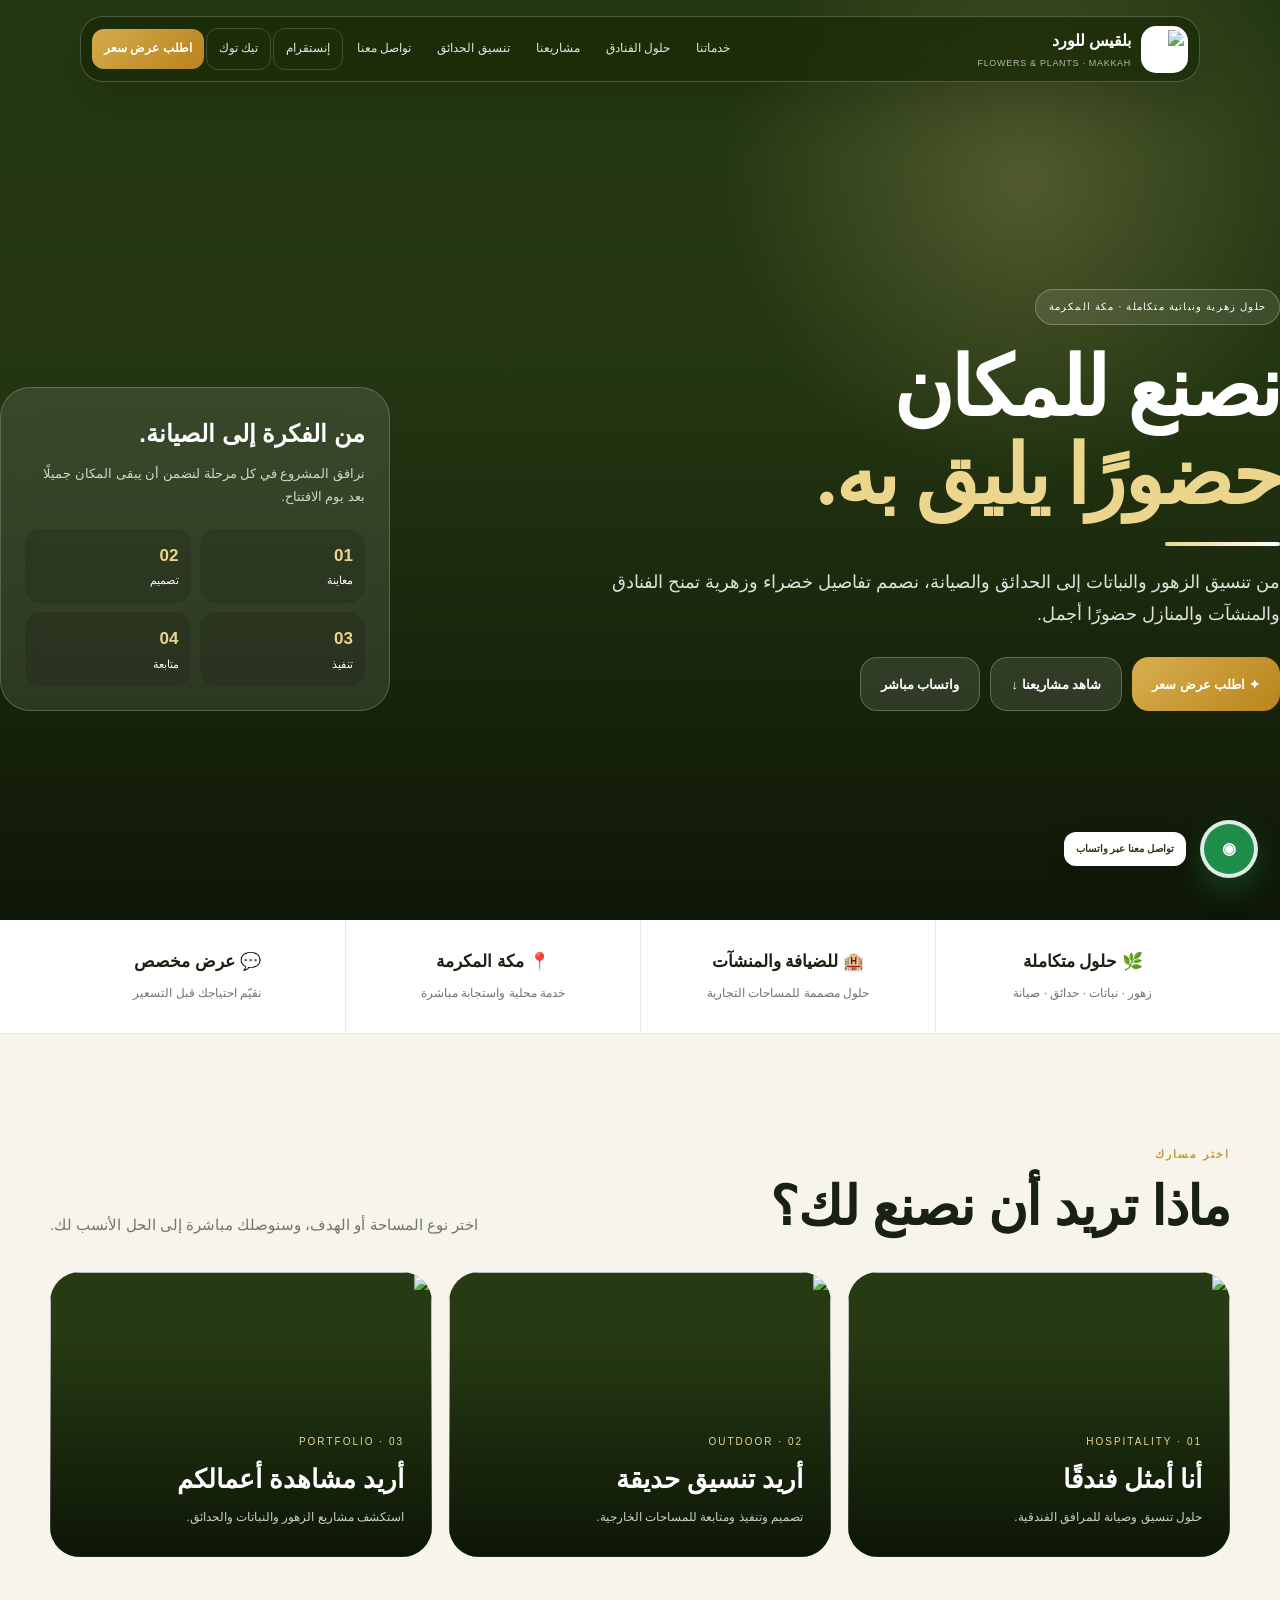
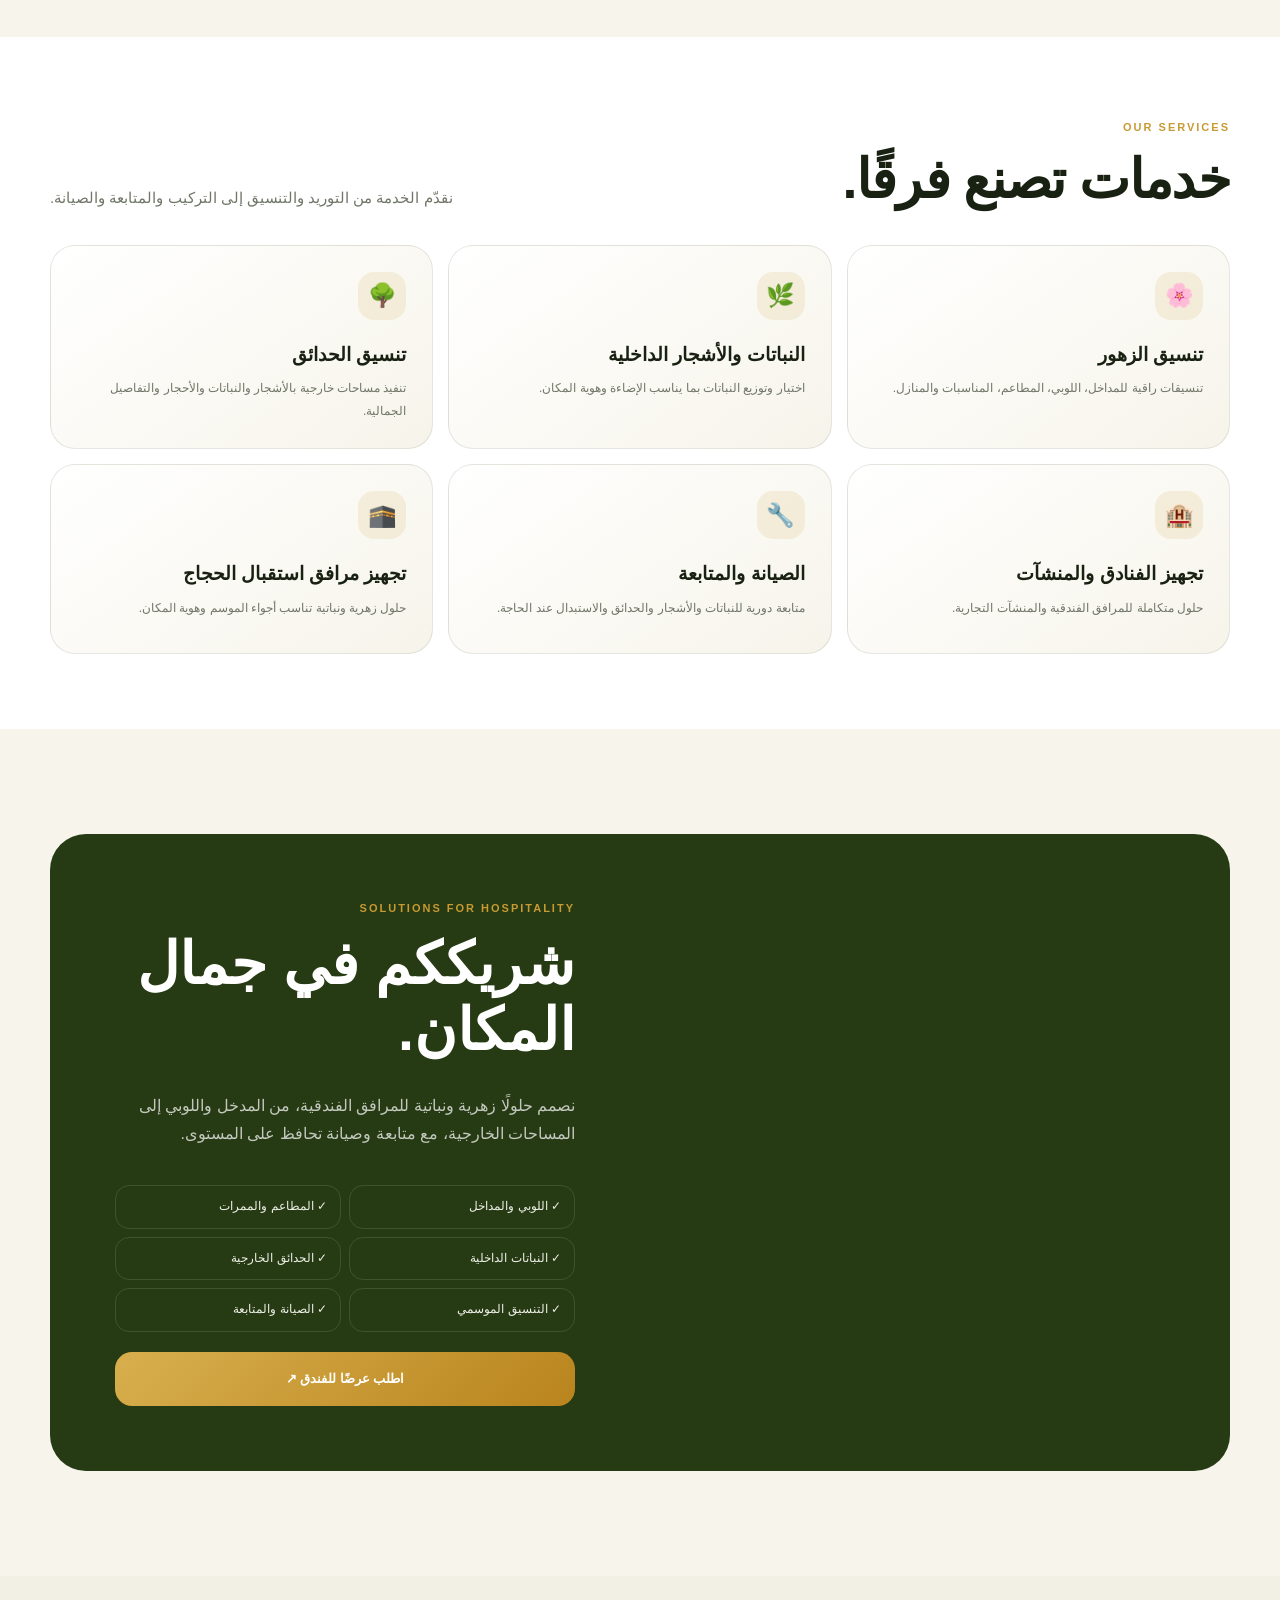
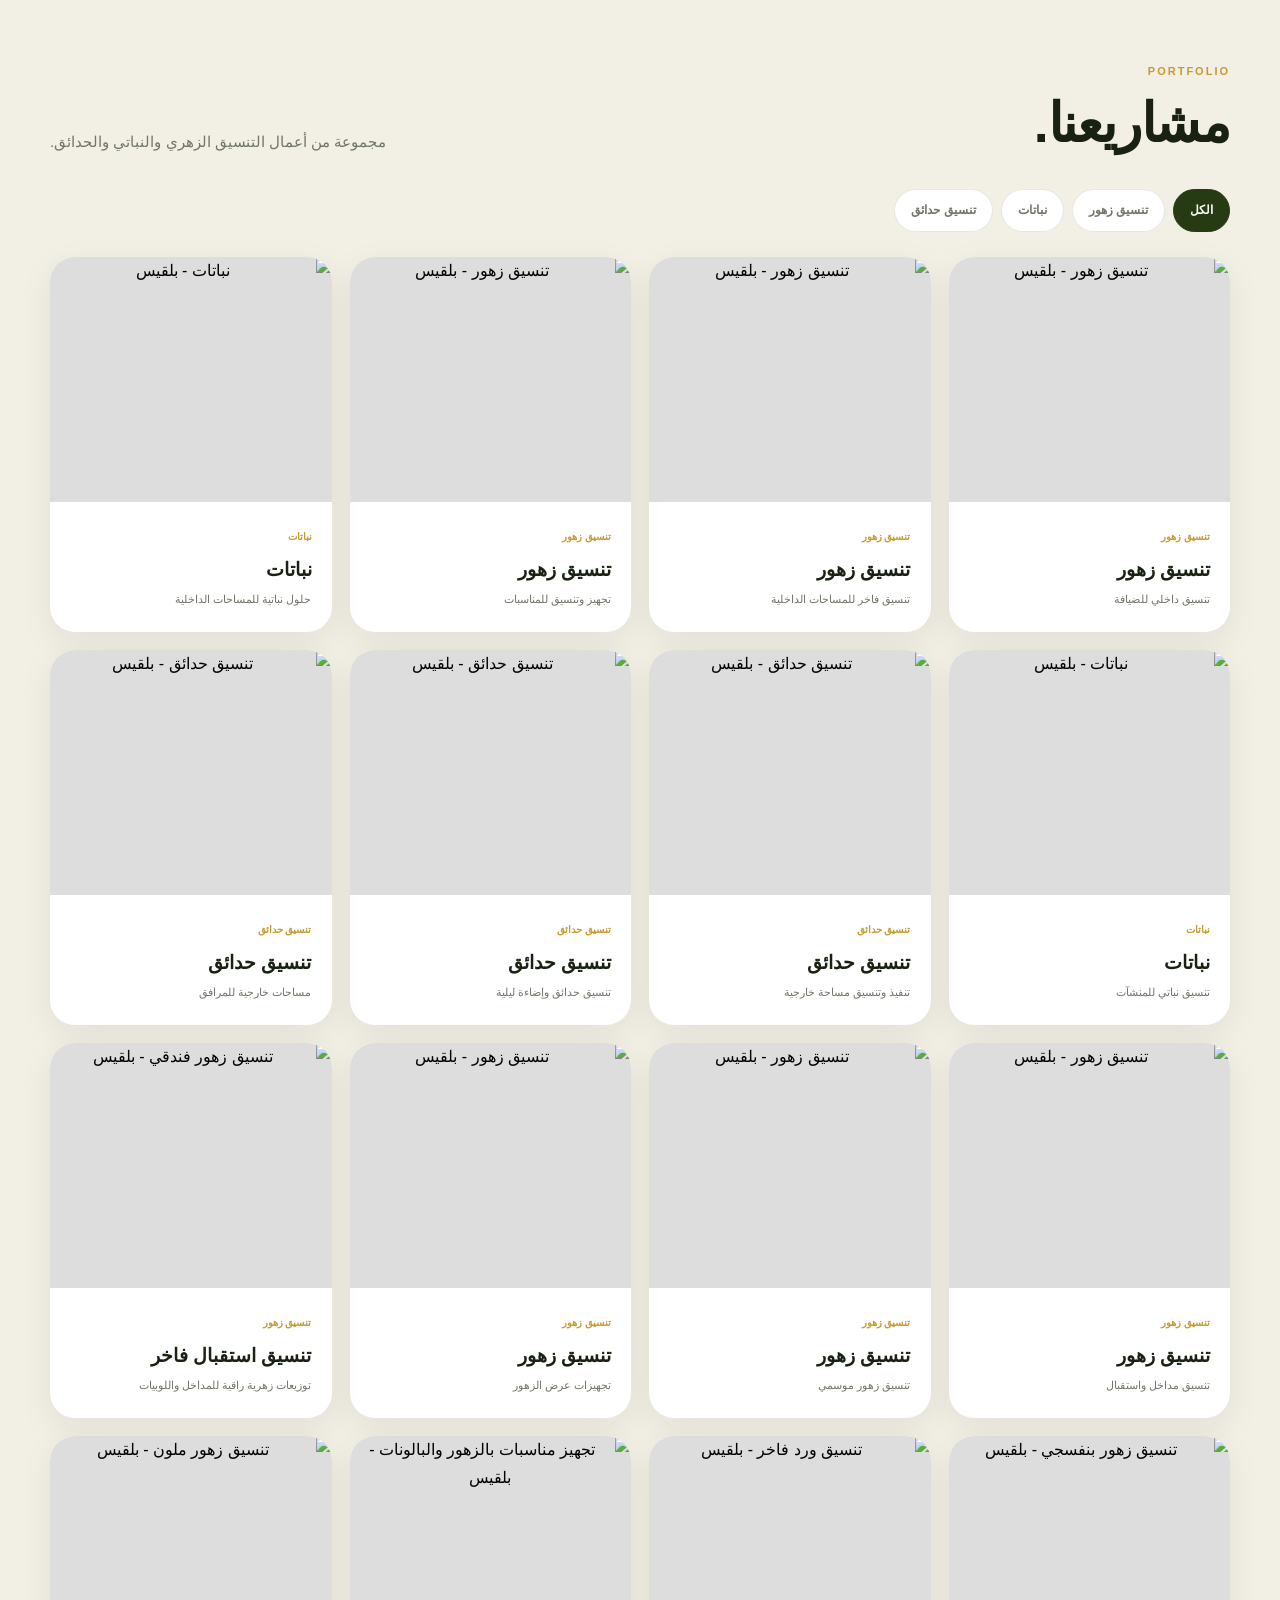
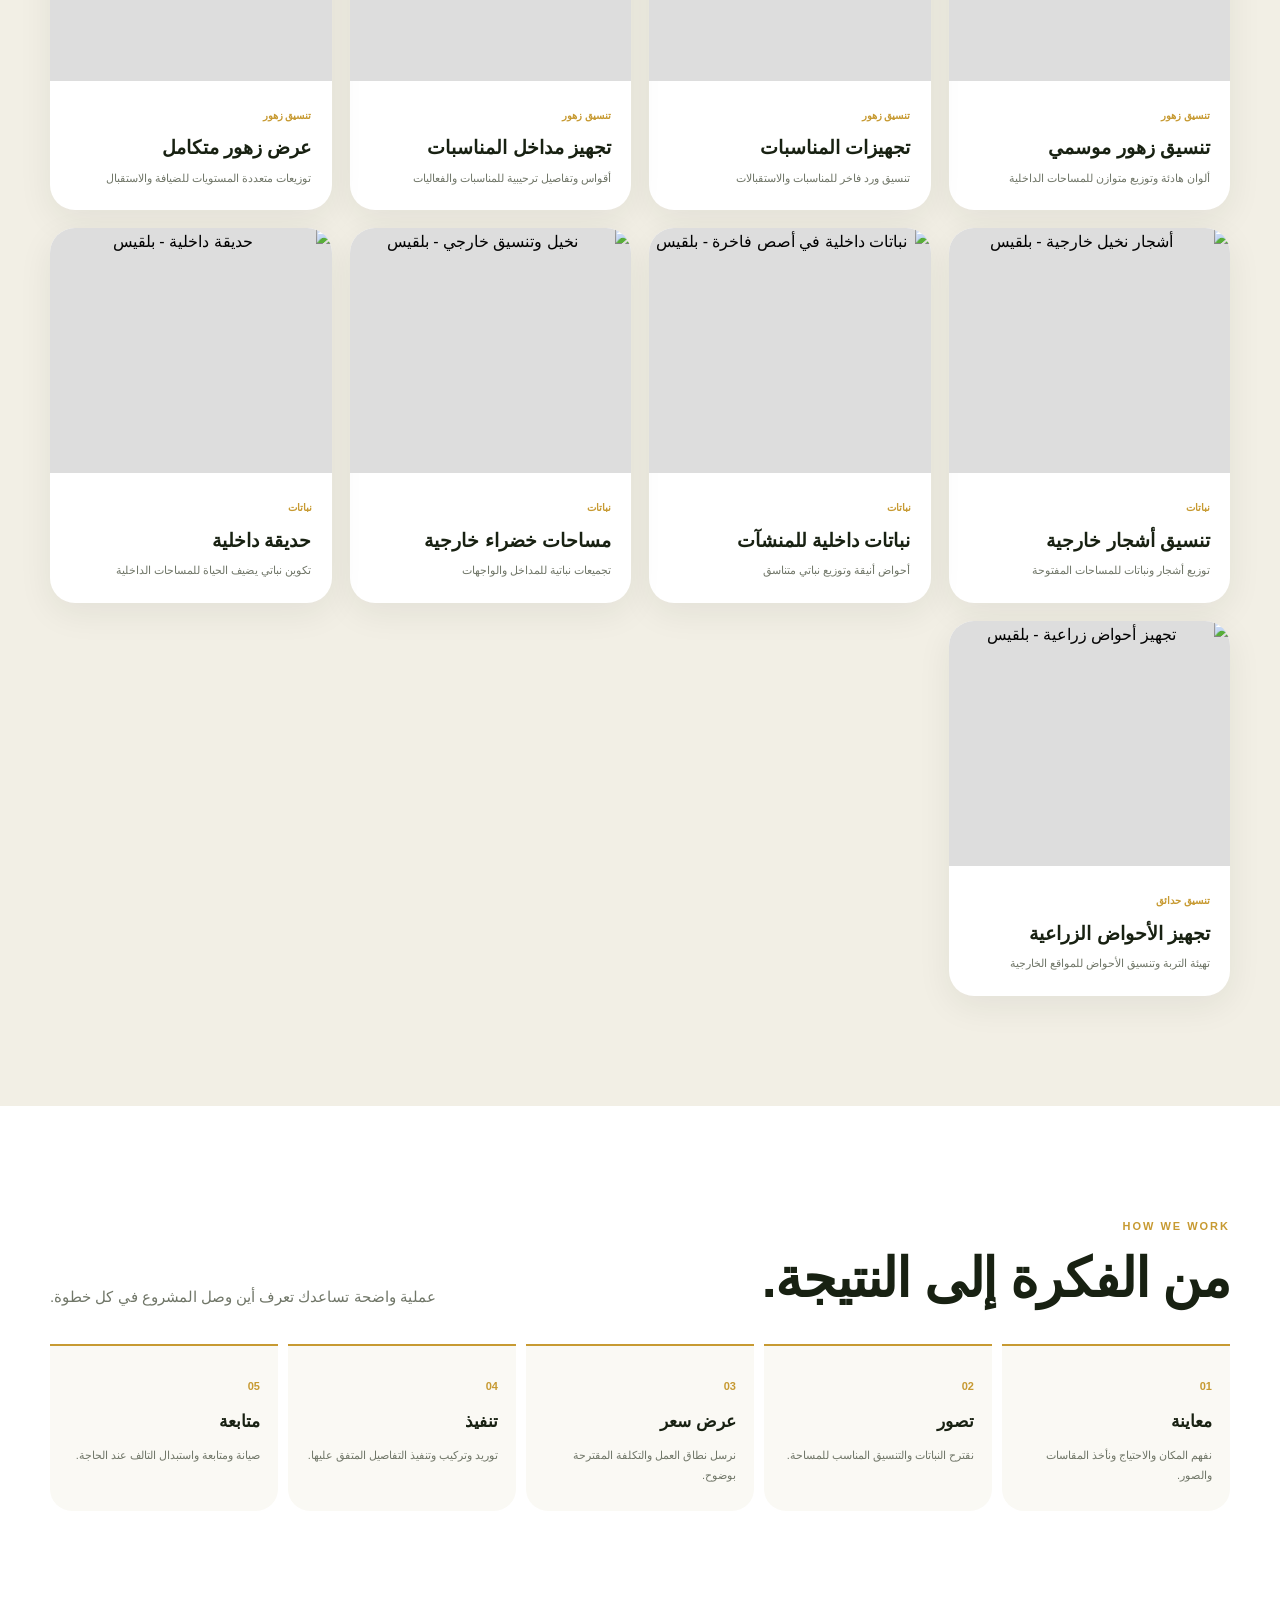
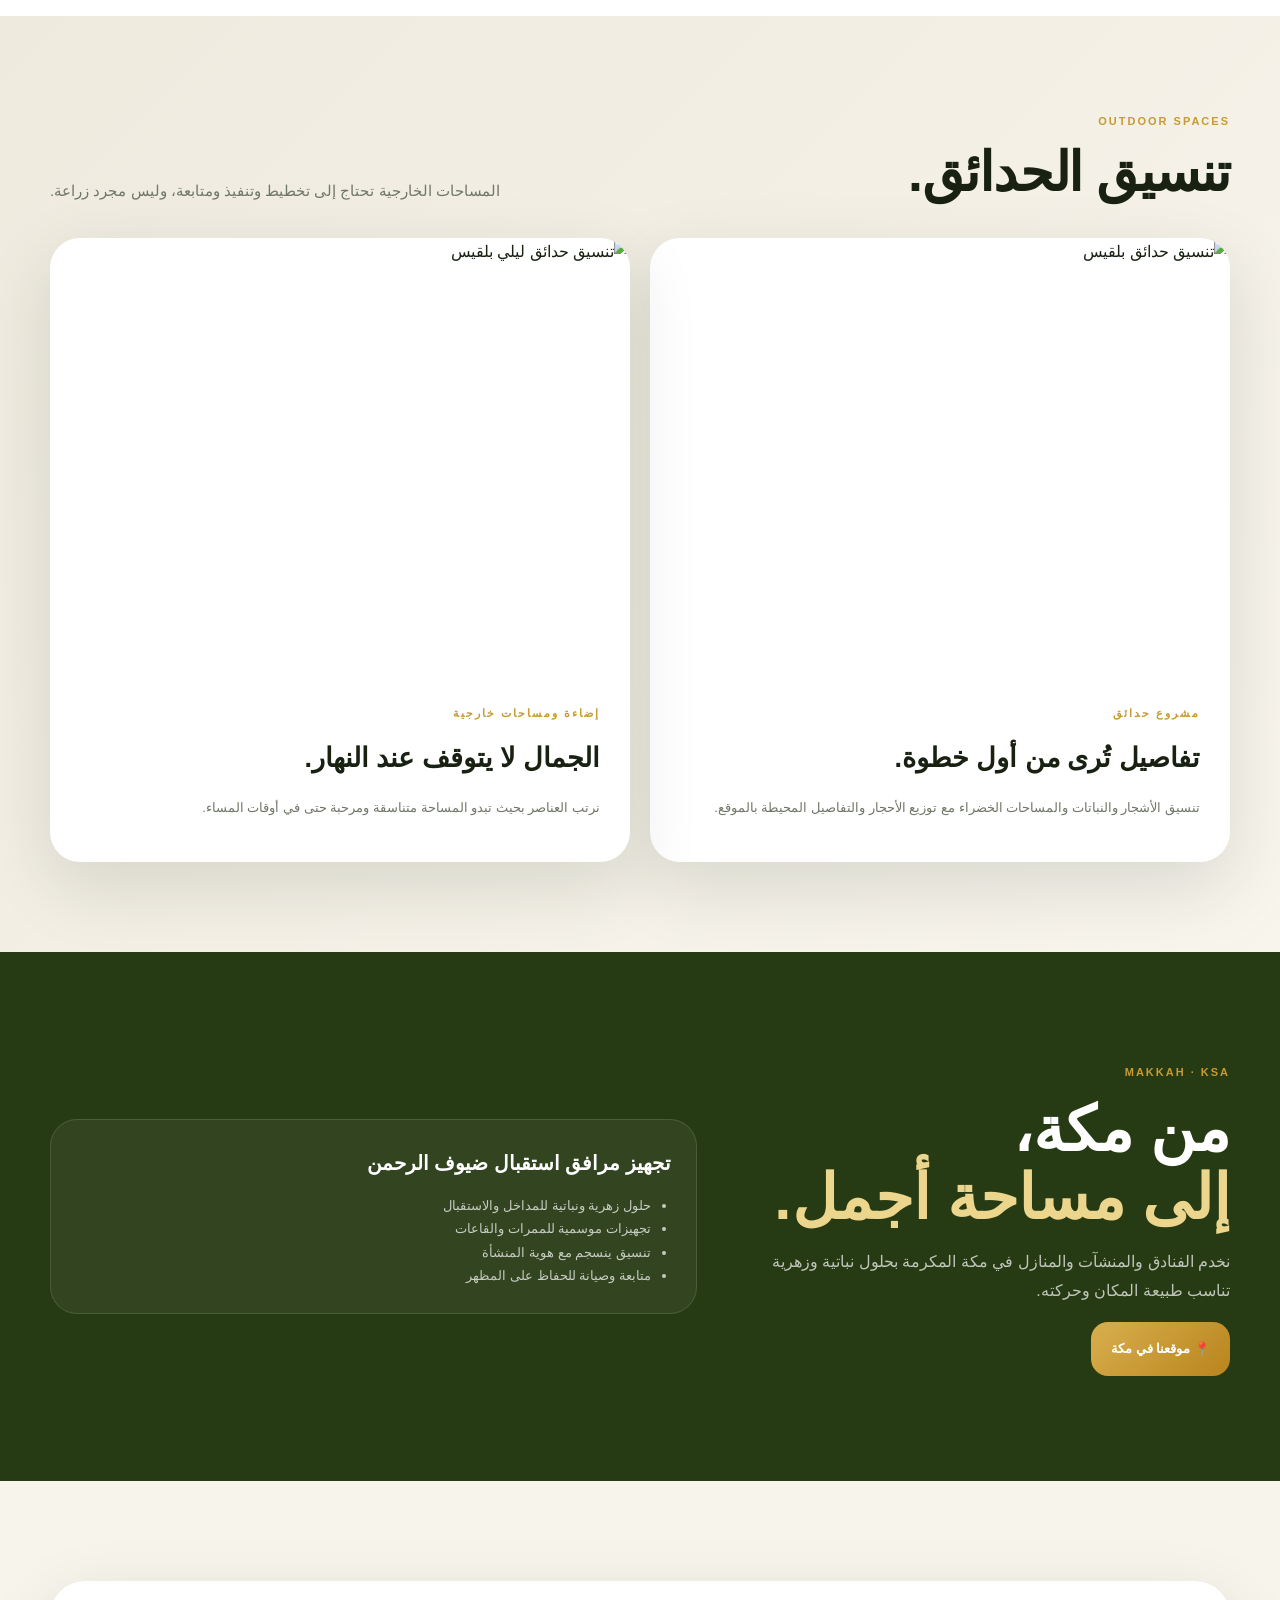
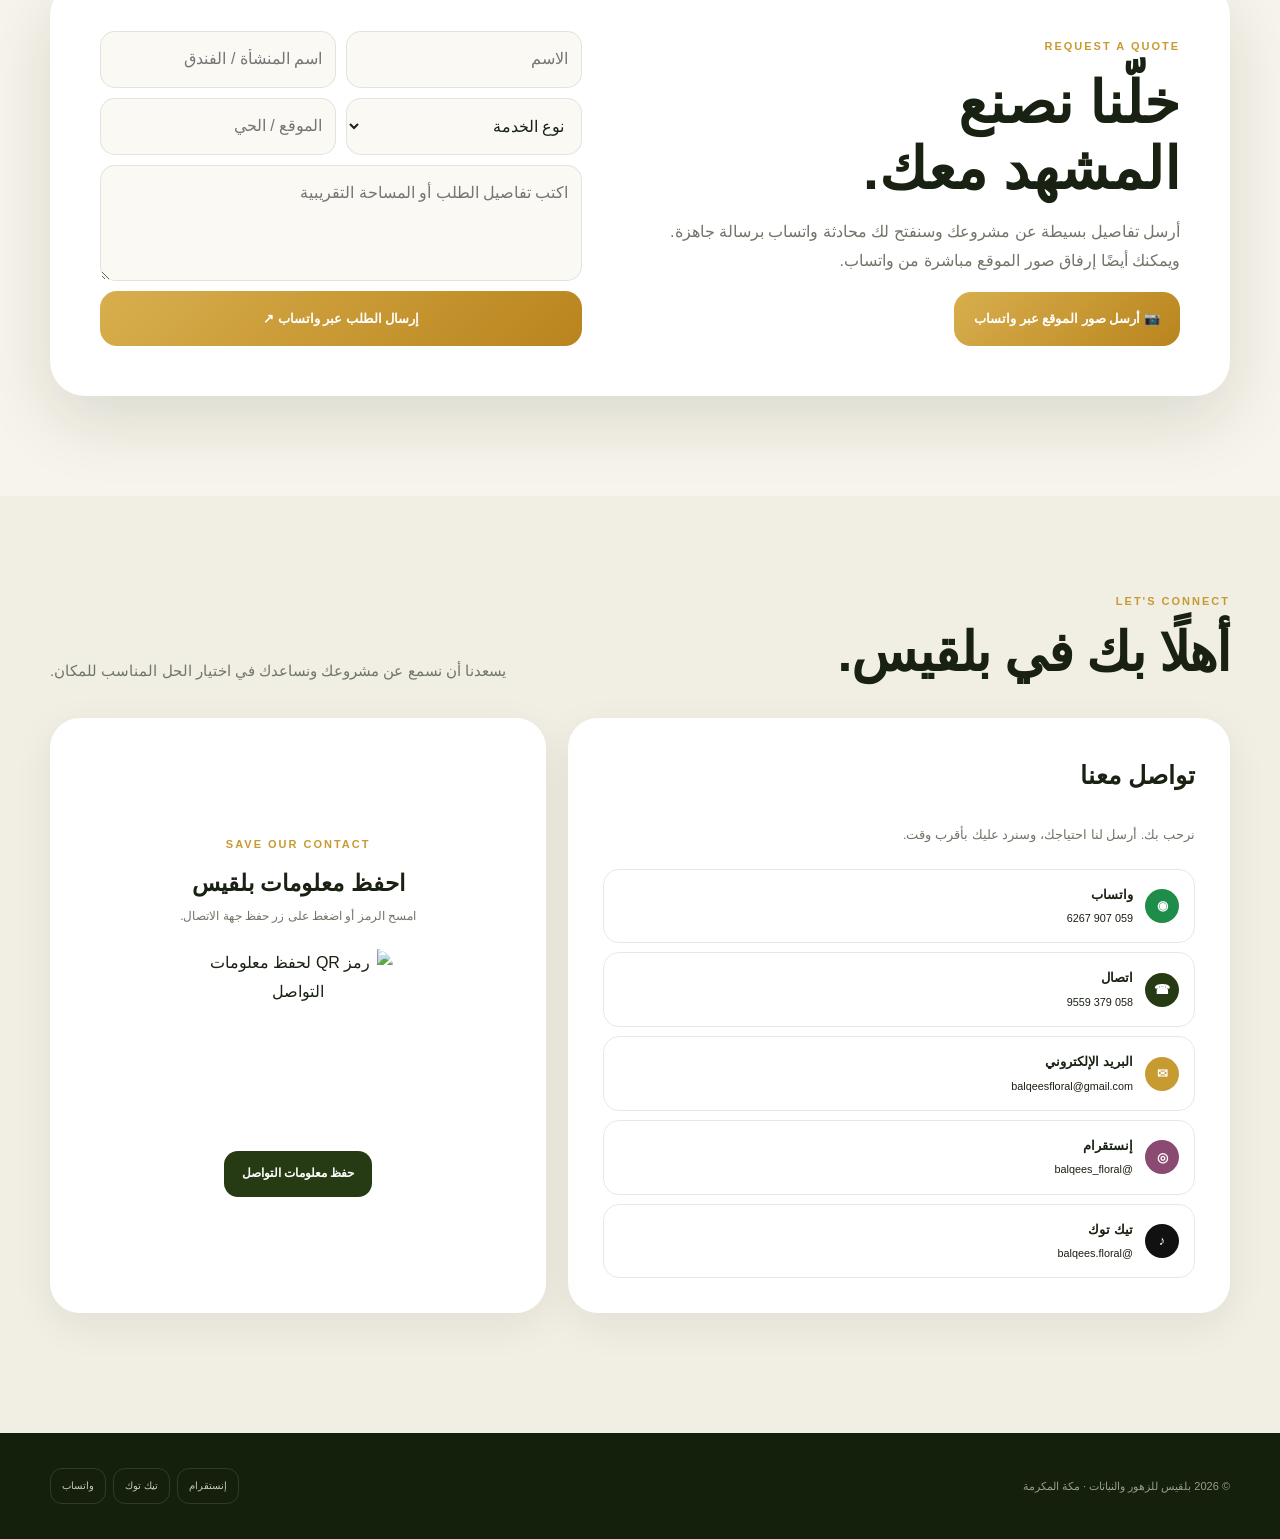
==== commit 65581a79: "Add files via upload" ====
--- a/index.html
+++ b/index.html
@@ -2,206 +2,340 @@
 <html lang="ar" dir="rtl">
 <head>
 <meta charset="utf-8">
-<meta name="viewport" content="width=device-width, initial-scale=1, viewport-fit=cover">
+<meta name="viewport" content="width=device-width,initial-scale=1,viewport-fit=cover">
 <base href="/balqees-floral/">
-<meta name="theme-color" content="#263a0d">
-<meta name="description" content="مؤسسة بلقيس الورد للزهور و النباتات — تنسيق الزهور والنباتات والأشجار والحدائق في مكة المكرمة.">
-<title>بلقيس الورد للزهور و النباتات | مكة المكرمة</title>
+<meta name="theme-color" content="#1f3013">
+<meta name="description" content="بلقيس للزهور والنباتات — حلول زهرية ونباتية متكاملة للفنادق والمنشآت والحدائق في مكة المكرمة.">
+<meta name="robots" content="index,follow">
+<title>بلقيس للزهور والنباتات | مكة المكرمة</title>
 <style>
-:root{
- --green:#263a0d;--green2:#405b16;--green3:#6f8431;--gold:#c99a2e;--gold2:#efd88f;
- --cream:#f7f3e8;--ink:#202a18;--muted:#72786b;--white:#fff;
- --glass:rgba(255,255,255,.13);--glass2:rgba(255,255,255,.70);
- --line:rgba(38,58,13,.12);--shadow:0 24px 70px rgba(25,35,10,.12)
-}
-*{box-sizing:border-box}html{scroll-behavior:smooth}body{margin:0;background:var(--cream);color:var(--ink);font-family:-apple-system,BlinkMacSystemFont,"SF Pro Display","SF Pro Text","Segoe UI",Tahoma,Arial,sans-serif;line-height:1.8;overflow-x:hidden}a{text-decoration:none;color:inherit}button{font:inherit;cursor:pointer}
-body:before,body:after{content:"";position:fixed;z-index:-1;border-radius:50%;filter:blur(4px);pointer-events:none}.body:before{display:none}body:before{width:380px;height:380px;top:6%;right:-170px;background:radial-gradient(circle,rgba(201,154,46,.18),transparent 68%)}body:after{width:430px;height:430px;bottom:8%;left:-210px;background:radial-gradient(circle,rgba(64,91,22,.14),transparent 68%)}
-.page{max-width:1180px;margin:auto;background:rgba(255,255,255,.62);box-shadow:0 0 90px rgba(31,40,12,.08);overflow:hidden}
+:root{--g:#263a13;--g2:#3f581e;--gold:#c79a32;--gold2:#ecd58d;--cream:#f7f4eb;--ink:#182112;--muted:#707668;--white:#fff;--line:rgba(24,33,18,.10);--shadow:0 24px 70px rgba(27,38,15,.13);--radius:28px}
+*{box-sizing:border-box}html{scroll-behavior:smooth;scroll-padding-top:90px}body{margin:0;background:var(--cream);color:var(--ink);font-family:-apple-system,BlinkMacSystemFont,"SF Pro Display","Segoe UI",Tahoma,Arial,sans-serif;line-height:1.8;overflow-x:hidden}a{color:inherit;text-decoration:none}button,input,textarea,select{font:inherit}button{cursor:pointer;border:0}img{max-width:100%;display:block}.wrap{width:min(1180px,calc(100% - 34px));margin:auto}.serif{font-family:Georgia,"Times New Roman",serif}.eyebrow{font-size:11px;letter-spacing:2px;color:var(--gold);font-weight:900;text-transform:uppercase}.section-head{display:flex;justify-content:space-between;gap:25px;align-items:end;margin-bottom:34px}.section-head h2{font-size:clamp(31px,4.2vw,55px);line-height:1.15;margin:8px 0 0;letter-spacing:-1.2px}.section-head p{max-width:510px;color:var(--muted);margin:0;font-size:15px}
 /* NAV */
-.nav{position:fixed;z-index:100;top:16px;left:50%;transform:translateX(-50%);width:min(1120px,calc(100% - 28px));padding:10px 13px;border:1px solid rgba(255,255,255,.25);background:rgba(28,43,9,.58);backdrop-filter:blur(22px) saturate(140%);-webkit-backdrop-filter:blur(22px) saturate(140%);border-radius:22px;display:flex;align-items:center;justify-content:space-between;color:#fff;box-shadow:0 16px 50px rgba(0,0,0,.14)}
-.logo{display:flex;align-items:center;gap:10px;font-weight:900}.logo-mark{width:38px;height:38px;border-radius:13px;display:grid;place-items:center;background:linear-gradient(135deg,var(--gold2),var(--gold));color:var(--green);font-size:19px;box-shadow:0 8px 22px rgba(201,154,46,.25)}.logo-image{padding:5px;background:rgba(255,255,255,.92)!important;overflow:hidden}.logo-image img{width:100%;height:100%;object-fit:contain;display:block}.logo small{display:block;font-size:9px;opacity:.65;letter-spacing:1px;font-weight:700}.navlinks{display:flex;gap:5px}.navlinks a{padding:8px 12px;border-radius:12px;font-size:12px;color:rgba(255,255,255,.86)}.navlinks a:hover{background:rgba(255,255,255,.10)}.nav-wa{background:#c99a2e!important;color:#fff!important}.nav-social{border:1px solid rgba(255,255,255,.18)!important}
+.nav{position:fixed;z-index:50;top:16px;left:50%;transform:translateX(-50%);width:min(1120px,calc(100% - 28px));height:66px;padding:8px 11px;border:1px solid rgba(255,255,255,.22);background:rgba(25,39,11,.72);backdrop-filter:blur(22px) saturate(145%);-webkit-backdrop-filter:blur(22px) saturate(145%);border-radius:23px;color:#fff;display:flex;align-items:center;justify-content:space-between;box-shadow:0 18px 50px rgba(0,0,0,.16)}.brand{display:flex;align-items:center;gap:10px;min-width:180px}.brand img{width:47px;height:47px;object-fit:contain;background:#fff;border-radius:15px;padding:4px}.brand b{font-size:16px}.brand small{display:block;font-size:9px;opacity:.65;letter-spacing:.7px}.navlinks{display:flex;gap:2px;align-items:center}.navlinks a{padding:9px 12px;border-radius:12px;font-size:12px;color:rgba(255,255,255,.88);transition:.2s}.navlinks a:hover{background:rgba(255,255,255,.1)}.social-pill{border:1px solid rgba(255,255,255,.16)}.nav-cta{background:linear-gradient(135deg,#d5ab4b,#b9821e)!important;color:#fff!important;font-weight:900}.menu{display:none;background:transparent;color:#fff;font-size:25px;padding:5px}
 /* HERO */
-.hero{position:relative;min-height:820px;display:flex;align-items:flex-end;isolation:isolate;background:linear-gradient(180deg,rgba(10,18,3,.04) 20%,rgba(10,18,3,.18) 48%,rgba(14,23,5,.90) 100%),url("D91F7A42-6C3E-B0D8.jpeg") center/cover no-repeat}.hero:before{content:"";position:absolute;inset:0;background:radial-gradient(circle at 20% 22%,rgba(239,216,143,.20),transparent 24%),linear-gradient(135deg,rgba(255,255,255,.05),transparent 42%,rgba(201,154,46,.12));pointer-events:none}.hero-inner{position:relative;z-index:2;width:100%;padding:120px 55px 55px}.hero-grid{display:grid;grid-template-columns:1.1fr .9fr;gap:25px;align-items:end}.hero-copy{color:#fff}.badge{display:inline-flex;align-items:center;gap:8px;padding:8px 13px;border-radius:999px;background:rgba(255,255,255,.11);border:1px solid rgba(255,255,255,.27);font-size:10px;letter-spacing:1px}.pulse{width:7px;height:7px;border-radius:50%;background:var(--gold2);box-shadow:0 0 0 6px rgba(239,216,143,.08),0 0 18px var(--gold2)}.hero h1{font-size:clamp(38px,6vw,72px);line-height:1.16;letter-spacing:-1.6px;margin:17px 0 10px;font-weight:950}.hero p{max-width:700px;color:rgba(255,255,255,.88);font-size:17px;margin:0}.gold-line{width:105px;height:4px;border-radius:99px;background:linear-gradient(90deg,var(--gold2),#fff);margin:17px 0}.hero-actions{display:flex;flex-wrap:wrap;gap:10px;margin-top:24px}.btn{min-height:52px;padding:0 19px;border-radius:17px;display:inline-flex;align-items:center;justify-content:center;gap:8px;font-weight:850;font-size:13px;border:1px solid rgba(255,255,255,.18);transition:.2s transform,.2s box-shadow}.btn:hover{transform:translateY(-2px);box-shadow:0 12px 25px rgba(0,0,0,.14)}.btn-green{background:var(--green);color:#fff}.btn-gold{background:linear-gradient(135deg,#d7ac48,#b8861f);color:#fff}.btn-light{background:rgba(255,255,255,.13);color:#fff}.hero-card{padding:22px;border-radius:28px;color:#fff;background:linear-gradient(135deg,rgba(255,255,255,.18),rgba(255,255,255,.07));border:1px solid rgba(255,255,255,.22);backdrop-filter:blur(18px);-webkit-backdrop-filter:blur(18px);box-shadow:0 24px 55px rgba(0,0,0,.15)}.hero-card .mini-title{font-size:11px;color:var(--gold2);font-weight:900;letter-spacing:1.1px}.hero-card h3{font-size:23px;margin:5px 0 7px}.hero-card p{font-size:13px;color:rgba(255,255,255,.75);margin:0}.hero-card .hajj-pill{display:inline-flex;margin-top:15px;padding:8px 11px;border-radius:12px;background:rgba(239,216,143,.13);border:1px solid rgba(239,216,143,.25);font-size:11px}
-/* FOUR CARDS */
-.quick-cards{padding:28px 55px 8px;position:relative;z-index:3}.quick-grid{display:grid;grid-template-columns:repeat(4,1fr);gap:14px}.quick-card{min-height:150px;padding:19px;border-radius:24px;background:rgba(255,255,255,.82);border:1px solid rgba(38,58,13,.10);box-shadow:var(--shadow);backdrop-filter:blur(16px);-webkit-backdrop-filter:blur(16px);position:relative;overflow:hidden}.quick-card:after{content:"";position:absolute;width:110px;height:110px;border-radius:50%;left:-55px;bottom:-55px;background:rgba(201,154,46,.09)}.qicon{width:44px;height:44px;border-radius:14px;display:grid;place-items:center;background:linear-gradient(135deg,rgba(201,154,46,.20),rgba(64,91,22,.10));color:var(--green);font-size:20px;margin-bottom:11px}.quick-card strong{display:block;color:var(--green);font-size:14px}.quick-card span{display:block;color:var(--muted);font-size:11.5px;line-height:1.7;margin-top:2px}.quick-card.cta{background:linear-gradient(135deg,var(--green),#405a14);color:#fff;border-color:transparent}.quick-card.cta .qicon{background:rgba(255,255,255,.13);color:var(--gold2)}.quick-card.cta strong{color:#fff}.quick-card.cta span{color:rgba(255,255,255,.72)}.quick-card.cta .tiny-btn{display:inline-flex;margin-top:9px;padding:7px 10px;border-radius:10px;background:#fff;color:var(--green);font-size:10px;font-weight:900}
-/* SECTIONS */
-.section{padding:78px 55px}.soft{background:linear-gradient(180deg,#faf8f1,#f3eee1)}.section-head{text-align:center;max-width:760px;margin:0 auto 32px}.kicker{color:var(--gold);font-size:11px;font-weight:900;letter-spacing:1.5px}.section-head h2{font-size:clamp(28px,4vw,42px);line-height:1.25;margin:5px 0 8px;color:var(--green);letter-spacing:-.7px}.section-head p{margin:0;color:var(--muted);font-size:14px}
-.about-wrap{display:grid;grid-template-columns:1.2fr .8fr;gap:18px;align-items:stretch}.about-card{padding:27px;border-radius:28px;background:rgba(255,255,255,.72);border:1px solid var(--line);box-shadow:var(--shadow);backdrop-filter:blur(15px)}.about-card p{margin:0;color:#555;font-size:15px}.tags{display:flex;flex-wrap:wrap;gap:8px;margin-top:18px}.tag{padding:7px 10px;border-radius:999px;background:#fff;border:1px solid rgba(38,58,13,.11);font-size:10px;color:var(--green);font-weight:800}.about-highlight{border-radius:28px;padding:27px;color:#fff;background:linear-gradient(145deg,var(--green),#3e5914);position:relative;overflow:hidden;box-shadow:var(--shadow)}.about-highlight:after{content:"✿";position:absolute;left:-10px;bottom:-35px;font-size:150px;color:rgba(255,255,255,.06)}.about-highlight h3{margin:0 0 7px;font-size:22px}.about-highlight p{margin:0;color:rgba(255,255,255,.74);font-size:13px}.about-highlight .line{width:70px;height:3px;background:var(--gold2);border-radius:99px;margin:15px 0}
-.services{display:grid;grid-template-columns:repeat(3,1fr);gap:14px}.service{padding:22px;border-radius:24px;background:rgba(255,255,255,.76);border:1px solid var(--line);box-shadow:0 14px 42px rgba(35,45,18,.07);position:relative;overflow:hidden;transition:.22s transform,.22s box-shadow}.service:hover{transform:translateY(-5px);box-shadow:0 22px 50px rgba(35,45,18,.12)}.service:after{content:"";position:absolute;width:90px;height:90px;border-radius:50%;left:-40px;bottom:-40px;background:rgba(201,154,46,.09)}.service .icon{width:50px;height:50px;border-radius:16px;display:grid;place-items:center;background:linear-gradient(135deg,rgba(201,154,46,.20),rgba(64,91,22,.11));border:1px solid rgba(201,154,46,.18);font-size:23px;color:var(--green);margin-bottom:13px}.service h3{margin:0 0 5px;color:var(--green);font-size:16px}.service p{margin:0;color:var(--muted);font-size:12px;line-height:1.8}
-/* HAJJ */
-.hajj{background:linear-gradient(135deg,#1d2d09,#344d11);color:#fff;position:relative;overflow:hidden}.hajj:before{content:"";position:absolute;inset:0;background:radial-gradient(circle at 10% 20%,rgba(239,216,143,.14),transparent 25%),radial-gradient(circle at 90% 80%,rgba(255,255,255,.06),transparent 30%)}.hajj-wrap{position:relative;z-index:1;display:grid;grid-template-columns:.92fr 1.08fr;gap:28px;align-items:center}.hajj-image{border-radius:30px;overflow:hidden;border:1px solid rgba(255,255,255,.18);box-shadow:0 24px 55px rgba(0,0,0,.20);aspect-ratio:4/5}.hajj-image img{width:100%;height:100%;object-fit:cover;display:block}.hajj-copy .kicker{color:var(--gold2)}.hajj-copy h2{font-size:clamp(29px,4vw,45px);line-height:1.25;margin:6px 0 12px}.hajj-copy>p{color:rgba(255,255,255,.76);font-size:14px;margin:0}.hajj-list{display:grid;grid-template-columns:1fr 1fr;gap:10px;margin-top:18px}.hajj-item{padding:13px;border-radius:17px;background:rgba(255,255,255,.08);border:1px solid rgba(255,255,255,.12)}.hajj-item strong{display:block;font-size:12px;color:#fff}.hajj-item span{display:block;font-size:10.5px;color:rgba(255,255,255,.63);margin-top:2px}
-/* WORK / GALLERY */
-.gallery{display:grid;grid-template-columns:repeat(12,1fr);gap:14px}.work{position:relative;border-radius:25px;overflow:hidden;min-height:300px;background:#ddd;box-shadow:0 18px 45px rgba(35,45,18,.10);cursor:pointer}.work:nth-child(1){grid-column:span 7}.work:nth-child(2){grid-column:span 5}.work:nth-child(3),.work:nth-child(4),.work:nth-child(5){grid-column:span 4}.work img{width:100%;height:100%;min-height:300px;object-fit:cover;display:block;transition:.45s transform}.work:hover img{transform:scale(1.045)}.work:after{content:"";position:absolute;inset:0;background:linear-gradient(180deg,transparent 45%,rgba(0,0,0,.72));pointer-events:none}.work-caption{position:absolute;z-index:2;bottom:17px;right:17px;left:17px;color:#fff}.work-caption strong{display:block;font-size:15px}.work-caption span{font-size:10.5px;color:rgba(255,255,255,.72)}.hajj-badge{display:inline-flex;margin-bottom:7px;padding:5px 8px;border-radius:999px;background:rgba(201,154,46,.90);font-size:9px;font-weight:900}
+.hero{min-height:920px;position:relative;display:flex;align-items:end;color:#fff;overflow:hidden;background:#263a13}.hero-bg{position:absolute;inset:0;background-image:linear-gradient(180deg,rgba(11,17,5,.05) 18%,rgba(11,17,5,.12) 42%,rgba(11,17,5,.88) 100%),url("4F0E45C98A80B81E.jpeg");background-size:cover;background-position:center 42%;transform:scale(1.015)}.hero:after{content:"";position:absolute;inset:0;background:radial-gradient(circle at 80% 20%,rgba(236,213,141,.22),transparent 24%)}.hero-inner{position:relative;z-index:2;width:100%;padding:150px 0 70px}.hero-grid{display:grid;grid-template-columns:1.15fr .85fr;gap:55px;align-items:end}.hero-copy{max-width:750px}.badge{display:inline-flex;padding:8px 13px;border-radius:99px;border:1px solid rgba(255,255,255,.25);background:rgba(255,255,255,.1);backdrop-filter:blur(10px);font-size:10px;letter-spacing:1.2px}.hero h1{font-size:clamp(45px,7vw,82px);line-height:1.08;letter-spacing:-2.5px;margin:19px 0 14px}.hero-copy>p{font-size:18px;color:rgba(255,255,255,.86);max-width:720px;margin:0}.gold-line{width:115px;height:4px;border-radius:99px;background:linear-gradient(90deg,var(--gold2),#fff);margin:20px 0}.actions{display:flex;flex-wrap:wrap;gap:10px;margin-top:27px}.btn{min-height:54px;padding:0 20px;border-radius:17px;display:inline-flex;align-items:center;justify-content:center;gap:9px;font-weight:900;font-size:13px;transition:.22s transform,.22s box-shadow}.btn:hover{transform:translateY(-2px);box-shadow:0 15px 30px rgba(0,0,0,.15)}.gold{background:linear-gradient(135deg,#d8af4e,#b9841d);color:#fff}.glass{background:rgba(255,255,255,.11);color:#fff;border:1px solid rgba(255,255,255,.23);backdrop-filter:blur(13px)}.hero-note{border:1px solid rgba(255,255,255,.2);background:rgba(255,255,255,.10);backdrop-filter:blur(18px);padding:24px;border-radius:30px;max-width:390px;margin-right:auto}.hero-note strong{font-size:24px;display:block;margin-bottom:7px}.hero-note p{margin:0;color:rgba(255,255,255,.78);font-size:13px}.hero-note .mini{display:grid;grid-template-columns:1fr 1fr;gap:9px;margin-top:20px}.hero-note .mini div{padding:12px;border-radius:16px;background:rgba(0,0,0,.13);font-size:11px}.hero-note .mini b{display:block;color:var(--gold2);font-size:17px}
+/* TRUST */
+.trust{background:#fff;border-bottom:1px solid var(--line)}.trust-row{display:grid;grid-template-columns:repeat(4,1fr);gap:0}.trust-item{padding:27px 22px;border-left:1px solid var(--line);text-align:center}.trust-item:last-child{border-left:0}.trust-item b{display:block;font-size:17px}.trust-item span{color:var(--muted);font-size:12px}
+/* PATHS */
+.paths{padding:105px 0 80px}.path-grid{display:grid;grid-template-columns:repeat(3,1fr);gap:17px}.path{position:relative;min-height:285px;border-radius:30px;overflow:hidden;padding:28px;display:flex;flex-direction:column;justify-content:end;color:#fff;background:#263a13;isolation:isolate}.path:before{content:"";position:absolute;inset:0;background:linear-gradient(180deg,transparent 22%,rgba(9,16,4,.86));z-index:-1}.path img{position:absolute;inset:0;width:100%;height:100%;object-fit:cover;z-index:-2;transition:.6s transform}.path:hover img{transform:scale(1.06)}.path .num{font-size:10px;letter-spacing:2px;color:var(--gold2);margin-bottom:5px}.path h3{font-size:26px;margin:0 0 5px}.path p{margin:0;color:rgba(255,255,255,.78);font-size:12px}
+/* SERVICES */
+.services{padding:75px 0;background:#fff}.service-grid{display:grid;grid-template-columns:repeat(3,1fr);gap:15px}.service{padding:26px;border:1px solid var(--line);border-radius:25px;background:linear-gradient(145deg,#fff,#f6f4ea);min-height:190px;transition:.25s}.service:hover{transform:translateY(-5px);box-shadow:var(--shadow)}.icon{width:48px;height:48px;border-radius:16px;display:grid;place-items:center;background:rgba(199,154,50,.13);color:var(--gold);font-size:23px;margin-bottom:18px}.service h3{margin:0 0 5px;font-size:19px}.service p{margin:0;color:var(--muted);font-size:12px;line-height:1.9}
+/* HOSPITALITY */
+.hospitality{padding:105px 0}.hospitality-box{border-radius:36px;overflow:hidden;background:var(--g);color:#fff;display:grid;grid-template-columns:1fr 1fr;min-height:560px}.hospitality-photo{background:url("35E90098E0C2B679.jpeg") center/cover;min-height:450px}.hospitality-copy{padding:65px;display:flex;flex-direction:column;justify-content:center}.hospitality-copy h2{font-size:clamp(35px,4.5vw,58px);line-height:1.15;margin:12px 0}.hospitality-copy p{color:rgba(255,255,255,.72);max-width:500px}.checklist{display:grid;grid-template-columns:1fr 1fr;gap:8px;margin:20px 0}.check{padding:10px 13px;border:1px solid rgba(255,255,255,.12);border-radius:14px;font-size:12px;color:#eef0e8}
+/* PROJECTS */
+.projects{padding:80px 0 110px;background:#f2efe5}.filters{display:flex;flex-wrap:wrap;gap:8px;margin-bottom:25px}.filter{background:#fff;border:1px solid var(--line);padding:10px 16px;border-radius:99px;color:var(--muted);font-size:12px;font-weight:800}.filter.active,.filter:hover{background:var(--g);color:#fff;border-color:var(--g)}.project-grid{display:grid;grid-template-columns:repeat(3,1fr);gap:18px}.project{background:#fff;border-radius:25px;overflow:hidden;box-shadow:0 10px 35px rgba(35,43,22,.07)}.project-img{width:100%;height:275px;padding:0;position:relative;overflow:hidden;background:#ddd}.project-img img{width:100%;height:100%;object-fit:cover;transition:.45s transform}.project:hover .project-img img{transform:scale(1.045)}.project-overlay{position:absolute;inset:auto 13px 13px auto;padding:8px 12px;border-radius:12px;background:rgba(20,28,12,.72);backdrop-filter:blur(10px);color:#fff;font-size:10px;opacity:0;transform:translateY(7px);transition:.25s}.project:hover .project-overlay{opacity:1;transform:none}.project-meta{padding:19px 20px 22px}.project-meta span{font-size:10px;color:var(--gold);font-weight:900}.project-meta h3{margin:3px 0 3px;font-size:19px}.project-meta p{margin:0;color:var(--muted);font-size:11px}
+/* PROCESS */
+.process{padding:105px 0;background:#fff}.process-grid{display:grid;grid-template-columns:repeat(5,1fr);gap:10px}.step{position:relative;padding:25px 18px;border-top:2px solid var(--gold);background:#faf9f4;border-radius:0 0 22px 22px}.step b{font-size:11px;color:var(--gold)}.step h3{font-size:17px;margin:8px 0}.step p{font-size:11px;color:var(--muted);margin:0}
+/* BEFORE AFTER */
+.before{padding:90px 0;background:linear-gradient(135deg,#eeeade,#f8f5ed)}.ba{display:grid;grid-template-columns:1fr 1fr;gap:20px;align-items:center}.ba-card{border-radius:30px;overflow:hidden;background:#fff;box-shadow:var(--shadow)}.ba-card img{width:100%;height:430px;object-fit:cover}.ba-copy{padding:30px}.ba-copy h3{font-size:27px;margin:7px 0}.ba-copy p{color:var(--muted);font-size:13px}
+/* MAKKAH */
+.makkah{padding:105px 0;background:var(--g);color:#fff}.makkah-grid{display:grid;grid-template-columns:.85fr 1.15fr;gap:55px;align-items:center}.makkah h2{font-size:clamp(35px,5vw,62px);line-height:1.1;margin:10px 0}.makkah p{color:rgba(255,255,255,.7);max-width:560px}.makkah-card{border:1px solid rgba(255,255,255,.12);padding:25px;border-radius:27px;background:rgba(255,255,255,.06)}.makkah-card b{font-size:20px}.makkah-card ul{padding:0 20px;margin-bottom:0;color:rgba(255,255,255,.72);font-size:13px}
+/* QUOTE */
+.quote{padding:100px 0}.quote-box{display:grid;grid-template-columns:1fr .85fr;gap:30px;padding:50px;border-radius:35px;background:#fff;box-shadow:var(--shadow)}.quote-box h2{font-size:clamp(34px,4.5vw,58px);line-height:1.15;margin:10px 0}.quote-form{display:grid;grid-template-columns:1fr 1fr;gap:10px}.quote-form input,.quote-form select,.quote-form textarea{width:100%;border:1px solid var(--line);background:#faf9f4;border-radius:15px;padding:13px;outline:0;color:var(--ink)}.quote-form textarea{grid-column:1/-1;min-height:115px;resize:vertical}.full{grid-column:1/-1}
 /* CONTACT */
-.contact{background:linear-gradient(160deg,#263a0d,#1c2a08);color:#fff}.contact .section-head h2{color:#fff}.contact .section-head p{color:rgba(255,255,255,.68)}.contact-grid{display:grid;grid-template-columns:1.1fr .9fr;gap:16px}.contact-panel{padding:25px;border-radius:27px;background:rgba(255,255,255,.075);border:1px solid rgba(255,255,255,.13);backdrop-filter:blur(18px);-webkit-backdrop-filter:blur(18px)}.contact-items{display:grid;gap:9px}.contact-item{display:flex;align-items:center;gap:12px;padding:13px;border-radius:17px;background:rgba(255,255,255,.065);border:1px solid rgba(255,255,255,.10)}.ci{width:43px;height:43px;flex:0 0 43px;border-radius:14px;display:grid;place-items:center;background:linear-gradient(135deg,#d7ac48,#b8861f);color:#fff}.contact-item small{display:block;color:rgba(255,255,255,.52);font-size:9px}.contact-item strong{font-size:13px}.contact-actions{display:flex;gap:6px;flex-wrap:wrap;margin-top:5px}.mini{padding:5px 9px;border-radius:999px;background:rgba(255,255,255,.09);border:1px solid rgba(255,255,255,.11);color:#fff;font-size:9px}.social-title{margin:0 0 10px;font-size:13px;color:#fff}.social-grid{display:grid;grid-template-columns:1fr 1fr;gap:8px}.social{display:flex;align-items:center;gap:8px;padding:12px;border-radius:15px;background:rgba(255,255,255,.07);border:1px solid rgba(255,255,255,.11);font-size:11px}.social svg{width:20px;height:20px;fill:currentColor}.save-box{text-align:center;padding:18px;border-radius:22px;background:rgba(255,255,255,.06);border:1px solid rgba(255,255,255,.10);height:100%}.save-box img{width:150px;height:150px;border-radius:16px;background:#fff;padding:7px}.save-box p{font-size:10px;color:rgba(255,255,255,.63);margin:8px 0 13px}.save-btn{display:inline-flex;align-items:center;justify-content:center;padding:10px 15px;border-radius:13px;background:#fff;color:var(--green);font-size:11px;font-weight:900;border:0}
-/* FOOTER */
-footer{padding:28px 25px 100px;text-align:center;background:#162305;color:rgba(255,255,255,.55);font-size:10px}.footer-brand{color:var(--gold2);font-size:14px;font-weight:900}.footer-links{display:flex;justify-content:center;gap:14px;flex-wrap:wrap;margin:9px 0}.footer-links a{color:rgba(255,255,255,.72)}
-/* LIGHTBOX */
-.modal{position:fixed;inset:0;z-index:300;display:none;align-items:center;justify-content:center;padding:20px;background:rgba(8,12,3,.88);backdrop-filter:blur(12px)}.modal.open{display:flex}.modal-box{width:min(950px,100%);position:relative}.modal img{width:100%;max-height:82vh;object-fit:contain;border-radius:20px}.close{position:absolute;top:-8px;left:-4px;width:42px;height:42px;border:0;border-radius:50%;background:#fff;color:var(--green);font-size:22px;font-weight:900}.modal-title{text-align:center;color:#fff;font-size:12px;margin-top:8px}
-@media(max-width:900px){.hero-grid,.about-wrap,.hajj-wrap,.contact-grid{grid-template-columns:1fr}.hero{min-height:800px}.quick-grid{grid-template-columns:1fr 1fr}.services{grid-template-columns:1fr 1fr}.hero-inner,.section{padding-left:28px;padding-right:28px}.quick-cards{padding-left:28px;padding-right:28px}.gallery .work{grid-column:span 6}.hajj-image{max-height:520px}.navlinks a{display:none}.navlinks a:nth-child(3),.navlinks a:nth-child(4){display:block}}
-@media(max-width:560px){.nav{top:9px;width:calc(100% - 18px)}.logo small{display:none}.hero{min-height:780px}.hero-inner{padding:100px 18px 24px}.hero-grid{gap:15px}.hero h1{font-size:40px}.hero p{font-size:14px}.hero-card{padding:18px}.quick-cards{padding:14px 14px 0}.quick-grid{grid-template-columns:1fr 1fr;gap:9px}.quick-card{min-height:145px;padding:15px;border-radius:20px}.section{padding:58px 17px}.services{grid-template-columns:1fr}.hajj-list{grid-template-columns:1fr}.gallery{gap:9px}.gallery .work{grid-column:span 12;min-height:310px}.work img{min-height:310px}.contact-panel{padding:18px}.social-grid{grid-template-columns:1fr}.save-box img{width:130px;height:130px}.footer-links{gap:9px}.footer-social{display:flex;gap:8px;justify-content:center;flex-wrap:wrap;margin:10px 0}.footer-social a{padding:7px 10px;border-radius:999px;background:rgba(255,255,255,.07);border:1px solid rgba(255,255,255,.1);color:#fff;font-size:10px}}
-
-/* MOBILE STABILITY — يمنع تداخل النصوص على الشاشات الصغيرة */
-@media(max-width:560px){
-  .hero{min-height:auto!important;align-items:stretch!important;background-position:center center!important;}
-  .hero-inner{padding:94px 16px 18px!important;}
-  .hero-grid{display:flex!important;flex-direction:column!important;gap:12px!important;align-items:stretch!important;}
-  .hero-copy{padding-top:8px!important;}
-  .hero h1{font-size:clamp(31px,9vw,40px)!important;line-height:1.25!important;letter-spacing:-.5px!important;margin:12px 0 8px!important;}
-  .hero p{font-size:14px!important;line-height:1.9!important;max-width:none!important;}
-  .hero-card{margin-top:2px!important;padding:16px!important;}
-  .hero-card h3{font-size:20px!important;line-height:1.45!important;}
-  .hero-card p{font-size:12.5px!important;line-height:1.85!important;}
-  .hero-actions{display:grid!important;grid-template-columns:1fr!important;gap:8px!important;}
-  .btn{width:100%!important;min-height:50px!important;}
-  .quick-grid{grid-template-columns:1fr 1fr!important;}
-  .quick-card{min-height:132px!important;}
-  .section-head h2{font-size:29px!important;line-height:1.4!important;}
-  .section-head p{line-height:1.9!important;}
-}
-
-
-/* RESPONSIVE PRO SYSTEM — desktop, tablet, mobile, small phones */
-.page{width:100%;max-width:1440px;margin:0 auto}
-.hero{min-height:820px;background-image:linear-gradient(180deg,rgba(10,18,3,.02) 10%,rgba(10,18,3,.08) 42%,rgba(14,23,5,.88) 100%),url("D91F7A42-6C3E-B0D8.jpeg");background-position:center center;background-size:cover}
-.hero-inner{max-width:1320px;margin:0 auto}.section,.quick-cards{max-width:1320px;margin-left:auto;margin-right:auto}
-.nav{max-width:1240px}
-.wa-ci{background:transparent!important;padding:0;overflow:hidden}.wa-ci img{width:43px;height:43px;display:block}
-.whatsapp-item em{display:block;font-size:10px;font-style:normal;color:rgba(255,255,255,.55);margin-top:3px;line-height:1.7}
-.save-box{height:auto!important;min-height:126px;display:grid;grid-template-columns:104px 1fr;align-items:center;gap:14px;text-align:right;padding:10px 12px!important;margin-top:12px}
-.save-box img{width:104px!important;height:104px!important;border-radius:14px;padding:5px}
-.save-copy strong{display:block;font-size:13px;color:#fff;margin-bottom:3px}.save-copy p{margin:0 0 8px!important;font-size:10px;line-height:1.7}.save-btn{padding:8px 12px;font-size:10px}
-.contact-welcome{margin-top:18px;padding:18px 20px;border:1px solid rgba(255,255,255,.12);background:linear-gradient(90deg,rgba(255,255,255,.08),rgba(255,255,255,.04));border-radius:22px;display:grid;grid-template-columns:auto 1fr auto;align-items:center;gap:14px}.welcome-mark{width:42px;height:42px;border-radius:14px;display:grid;place-items:center;background:linear-gradient(135deg,#d7ac48,#b8861f);color:#fff;font-size:18px}.contact-welcome strong{font-size:14px;color:#fff}.contact-welcome p{margin:2px 0 0;color:rgba(255,255,255,.62);font-size:10.5px;line-height:1.8}.welcome-btn{padding:10px 14px;border-radius:13px;background:#fff;color:var(--green);font-weight:900;font-size:10px;white-space:nowrap}
-.footer-contact{display:inline-flex;align-items:center;gap:7px;margin:9px 0;color:rgba(255,255,255,.75)}.footer-contact img{width:22px;height:22px}
-
-/* Large screens */
-@media (min-width:1200px){.hero-grid{gap:40px}.hero h1{max-width:780px}.gallery{gap:18px}.work{min-height:330px}.work img{min-height:330px}}
-/* Tablets / laptops */
-@media (min-width:768px) and (max-width:1199px){.nav{width:calc(100% - 32px)}.hero{min-height:760px}.hero-inner,.section{padding-left:36px;padding-right:36px}.quick-cards{padding-left:36px;padding-right:36px}.hero-grid{grid-template-columns:1fr}.hero-card{max-width:620px}.about-wrap,.hajj-wrap,.contact-grid{grid-template-columns:1fr 1fr}.services{grid-template-columns:repeat(2,1fr)}.gallery .work{grid-column:span 6!important}.social-grid{grid-template-columns:1fr 1fr}.save-box{grid-template-columns:90px 1fr}.save-box img{width:90px!important;height:90px!important}}
-/* Phones */
-@media (max-width:767px){body{font-size:14px}.nav{top:8px;width:calc(100% - 16px);padding:8px 9px;border-radius:18px}.logo{gap:7px;font-size:13px}.logo-mark{width:36px;height:36px;border-radius:12px}.navlinks{gap:2px}.navlinks a{padding:7px 7px;font-size:10px}.navlinks a:nth-child(1),.navlinks a:nth-child(2),.navlinks a:nth-child(5){display:none}.navlinks a:nth-child(3),.navlinks a:nth-child(4),.navlinks a:nth-child(6),.navlinks a:nth-child(7){display:block}.hero{min-height:760px!important;background-position:center center!important}.hero-inner{padding:92px 16px 20px!important}.hero-grid{display:flex!important;flex-direction:column!important;gap:12px!important}.hero-copy{padding-top:6px}.hero h1{font-size:clamp(30px,8.8vw,40px)!important;line-height:1.3!important;margin:12px 0 8px}.hero p{font-size:13.5px;line-height:1.95}.hero-card{padding:15px;border-radius:22px}.hero-card h3{font-size:19px;line-height:1.5}.hero-card p{font-size:12px;line-height:1.85}.hero-actions{display:grid!important;grid-template-columns:1fr!important;gap:8px}.btn{width:100%;min-height:49px}.quick-cards{padding:12px 13px 0}.quick-grid{grid-template-columns:1fr 1fr;gap:8px}.quick-card{min-height:130px;padding:14px;border-radius:18px}.section{padding:54px 15px}.section-head{margin-bottom:25px}.section-head h2{font-size:28px;line-height:1.45}.section-head p{font-size:12.5px;line-height:1.9}.about-wrap,.hajj-wrap,.contact-grid{grid-template-columns:1fr}.services{grid-template-columns:1fr}.hajj-list{grid-template-columns:1fr}.hajj-image{max-height:430px}.gallery{gap:9px}.gallery .work{grid-column:span 12!important;min-height:300px}.work img{min-height:300px}.contact-panel{padding:16px}.social-grid{grid-template-columns:1fr 1fr}.save-box{grid-template-columns:92px 1fr;gap:10px;padding:9px!important}.save-box img{width:92px!important;height:92px!important}.save-copy strong{font-size:12px}.save-copy p{font-size:9.5px}.contact-welcome{grid-template-columns:auto 1fr;gap:10px;padding:15px}.welcome-btn{grid-column:1/-1;text-align:center}.footer{padding-bottom:55px}}
-/* Very small phones */
-@media (max-width:420px){.logo span:last-child{font-size:12px}.navlinks a{padding:6px 5px;font-size:9px}.hero{min-height:735px!important}.hero-inner{padding-left:13px!important;padding-right:13px!important}.hero h1{font-size:29px!important}.hero p{font-size:12.5px}.quick-card{min-height:124px}.quick-card strong{font-size:12px}.quick-card span{font-size:10px}.social-grid{grid-template-columns:1fr}.save-box{grid-template-columns:82px 1fr}.save-box img{width:82px!important;height:82px!important}.save-btn{width:100%}.contact-item strong{font-size:12px}}
-/* Wide landscape phones */
-@media (max-height:560px) and (orientation:landscape) and (max-width:900px){.hero{min-height:620px!important}.hero-inner{padding-top:82px!important}.hero-grid{flex-direction:row!important;align-items:end}.hero-card{max-width:45%}.hero-copy{max-width:55%}.hero-actions{grid-template-columns:1fr 1fr!important}.gallery .work{grid-column:span 6!important}}
-
+.contact{padding:90px 0 120px;background:#f1eee4}.contact-grid{display:grid;grid-template-columns:1fr .75fr;gap:22px;align-items:stretch}.contact-card{background:#fff;border-radius:30px;padding:35px;box-shadow:0 12px 40px rgba(35,43,22,.07)}.contact-links{display:grid;gap:9px;margin-top:22px}.contact-link{display:flex;align-items:center;gap:12px;padding:13px 15px;border:1px solid var(--line);border-radius:16px;font-size:13px}.wa-icon{width:34px;height:34px;border-radius:50%;display:grid;place-items:center;background:#1f8d4a;color:#fff;font-weight:900;flex:none}.save-card{text-align:center;display:flex;flex-direction:column;align-items:center;justify-content:center}.save-card img{width:min(190px,60%);aspect-ratio:1;object-fit:contain;border-radius:18px;margin:5px auto 12px}.save-card p{font-size:12px;color:var(--muted);margin:0 0 16px}.save-btn{background:var(--g);color:#fff;padding:12px 18px;border-radius:14px;font-weight:900;font-size:12px}
+footer{background:#14200b;color:#fff;padding:35px 0}.footer-row{display:flex;justify-content:space-between;gap:20px;align-items:center}footer p{margin:0;color:rgba(255,255,255,.55);font-size:11px}.footer-social{display:flex;gap:7px}.footer-social a{padding:8px 11px;border:1px solid rgba(255,255,255,.12);border-radius:12px;font-size:10px;color:rgba(255,255,255,.75)}
+/* floating */
+.float-wa{position:fixed;z-index:60;bottom:22px;right:22px;width:58px;height:58px;border-radius:50%;background:#1f8d4a;color:#fff;display:grid;place-items:center;box-shadow:0 12px 30px rgba(31,141,74,.34);font-weight:900;border:4px solid rgba(255,255,255,.85)}.float-wa span{position:absolute;right:68px;white-space:nowrap;background:#fff;color:var(--g);padding:8px 12px;border-radius:12px;font-size:10px;font-weight:900;box-shadow:0 8px 25px rgba(0,0,0,.12)}.mobile-nav{display:none}
+/* modal */
+.modal{position:fixed;inset:0;z-index:100;background:rgba(10,15,7,.84);backdrop-filter:blur(12px);display:none;place-items:center;padding:25px}.modal.open{display:grid}.modal-inner{max-width:1000px;width:100%;max-height:90vh;position:relative}.modal img{max-height:82vh;width:100%;object-fit:contain;border-radius:22px}.close{position:absolute;top:-12px;left:-12px;width:42px;height:42px;border-radius:50%;background:#fff;color:var(--g);font-size:24px}
+.reveal{opacity:0;transform:translateY(18px);transition:.65s ease}.reveal.visible{opacity:1;transform:none}
+@media(max-width:900px){.navlinks{display:none}.menu{display:block}.brand{min-width:0}.hero{min-height:800px}.hero-grid,.hospitality-box,.makkah-grid,.quote-box,.contact-grid,.ba{grid-template-columns:1fr}.hero-note{margin:20px 0 0;max-width:none}.trust-row{grid-template-columns:repeat(2,1fr)}.trust-item:nth-child(2){border-left:0}.trust-item:nth-child(3),.trust-item:nth-child(4){border-top:1px solid var(--line)}.path-grid,.service-grid{grid-template-columns:1fr 1fr}.project-grid{grid-template-columns:1fr 1fr}.process-grid{grid-template-columns:1fr 1fr 1fr}.hospitality-photo{min-height:360px}.quote-box{padding:32px}}
+@media(max-width:600px){html{scroll-padding-top:78px}.wrap{width:min(100% - 22px,560px)}.nav{top:8px;height:58px;width:calc(100% - 16px);border-radius:19px}.brand img{width:42px;height:42px;border-radius:13px}.brand b{font-size:14px}.brand small{display:none}.hero{min-height:780px}.hero-bg{background-position:center 48%}.hero-inner{padding:105px 0 38px}.hero-grid{gap:15px}.hero h1{font-size:43px;letter-spacing:-1.5px}.hero-copy>p{font-size:14px;line-height:1.95}.hero-note{padding:18px;border-radius:23px}.hero-note strong{font-size:19px}.hero-note .mini{margin-top:12px}.actions .btn{flex:1;min-width:145px}.trust-item{padding:18px 10px}.trust-item b{font-size:14px}.paths,.services,.hospitality,.projects,.process,.before,.makkah,.quote,.contact{padding:68px 0}.section-head{display:block;margin-bottom:23px}.section-head p{margin-top:12px;font-size:12px}.path-grid,.service-grid,.project-grid,.process-grid{grid-template-columns:1fr}.path{min-height:240px}.service{min-height:0}.hospitality-copy{padding:31px 24px}.hospitality-copy h2{font-size:37px}.checklist{grid-template-columns:1fr}.project-img{height:260px}.ba-card img{height:320px}.quote-form{grid-template-columns:1fr}.quote-form textarea,.full{grid-column:auto}.quote-box{padding:24px;border-radius:27px}.contact-card{padding:25px}.save-card img{width:170px}.footer-row{display:block;text-align:center}.footer-social{justify-content:center;margin-top:16px}.float-wa{right:15px;bottom:83px;width:55px;height:55px}.float-wa span{display:none}.mobile-nav{position:fixed;display:grid;grid-template-columns:repeat(4,1fr);bottom:0;left:0;right:0;z-index:55;height:64px;background:rgba(255,255,255,.94);backdrop-filter:blur(18px);border-top:1px solid var(--line);padding-bottom:env(safe-area-inset-bottom)}.mobile-nav a{display:grid;place-items:center;align-content:center;font-size:9px;color:var(--muted);gap:2px}.mobile-nav a b{font-size:18px;color:var(--g)}}
+@media(min-width:1200px){.project-grid{grid-template-columns:repeat(4,1fr)}.project-img{height:245px}}
+@media(min-width:1400px){.wrap{width:1240px}.hero{min-height:960px}.hero-inner{padding-bottom:90px}}
+@media(prefers-reduced-motion:reduce){*{scroll-behavior:auto!important;transition:none!important}.reveal{opacity:1;transform:none}}
 </style>
 </head>
 <body>
 <header class="nav">
-  <a class="logo" href="#top"><span class="logo-mark logo-image"><img src="CB6129B8-D2DF-8A63.png" alt="شعار بلقيس"></span><span>بلقيس الورد<small>BALQEES FLORAL</small></span></a>
-  <nav class="navlinks"><a href="#about">من نحن</a><a href="#services">خدماتنا</a><a href="#work">أعمالنا</a><a href="#contact">تواصل معنا</a><a class="nav-wa" href="https://wa.me/966599076267" target="_blank" rel="noopener">واتساب</a><a class="nav-social" href="https://www.instagram.com/balqees_floral/" target="_blank" rel="noopener">إنستقرام</a><a class="nav-social" href="https://www.tiktok.com/@balqees.floral" target="_blank" rel="noopener">تيك توك</a></nav>
+<a class="brand" href="#home"><img src="00E7CA2E87311C30.png" alt="شعار بلقيس"><span><b>بلقيس للورد</b><small>FLOWERS & PLANTS · MAKKAH</small></span></a>
+<nav class="navlinks">
+<a href="#services">خدماتنا</a><a href="#hospitality">حلول الفنادق</a><a href="#projects">مشاريعنا</a><a href="#gardens">تنسيق الحدائق</a><a href="#contact">تواصل معنا</a>
+<a class="social-pill" href="https://instagram.com/balqees_floral" target="_blank" rel="noopener">إنستقرام</a>
+<a class="social-pill" href="https://tiktok.com/@balqees.floral" target="_blank" rel="noopener">تيك توك</a>
+<a class="nav-cta" href="#quote">اطلب عرض سعر</a>
+</nav>
+<button class="menu" id="menuBtn" aria-label="فتح القائمة">☰</button>
 </header>
-<main class="page" id="top">
-<section class="hero">
-  <div class="hero-inner">
-    <div class="hero-grid">
-      <div class="hero-copy">
-        <span class="badge"><span class="pulse"></span> COMPANY PROFILE · MAKKAH</span>
-        <h1>نصنع للمكان<br>حضوراً أخضر يليق به.</h1>
-        <div class="gold-line"></div>
-        <p>بلقيس الورد للزهور و النباتات تقدم حلولاً متكاملة لتنسيق الزهور والنباتات والأشجار والحدائق، مع التوريد والتركيب والصيانة والمتابعة الدورية للفنادق والمنشآت والمنازل والمناسبات.</p>
-        <div class="hero-actions">
-          <a class="btn btn-gold" href="https://wa.me/966599076267?text=%D8%A3%D8%B1%D8%BA%D8%A8%20%D9%81%D9%8A%20%D8%B7%D9%84%D8%A8%20%D8%B9%D8%B1%D8%B6%20%D8%AE%D8%AF%D9%85%D8%A7%D8%AA" target="_blank" rel="noopener">✦ اطلب عرض خدمات</a>
-          <a class="btn btn-light" href="#work">⌁ شاهد أعمالنا</a>
-          <a class="btn btn-green" href="tel:0599076267">☎ اتصال مباشر</a>
-        </div>
-      </div>
-      <div class="hero-card">
-        <div class="mini-title">خدمة موسمية مميزة في مكة</div>
-        <h3>تجهيز وتنسيق للمنشآت التي تستقبل حجاج بيت الله الحرام</h3>
-        <p>حلول زهرية ونباتية وتجهيزات استقبال وممرات وقاعات ومرافق الإقامة، بتنسيق أنيق يناسب أجواء الموسم وهوية المكان.</p>
-        <span class="hajj-pill">🕋 خدمات تنسيق خاصة بموسم الحج</span>
-      </div>
-    </div>
-  </div>
+
+<main>
+<section class="hero" id="home">
+<div class="hero-bg"></div><div class="hero-inner wrap">
+<div class="hero-grid">
+<div class="hero-copy">
+<span class="badge">حلول زهرية ونباتية متكاملة · مكة المكرمة</span>
+<h1>نصنع للمكان<br><span class="serif" style="color:var(--gold2)">حضورًا يليق به.</span></h1>
+<div class="gold-line"></div>
+<p>من تنسيق الزهور والنباتات إلى الحدائق والصيانة، نصمم تفاصيل خضراء وزهرية تمنح الفنادق والمنشآت والمنازل حضورًا أجمل.</p>
+<div class="actions"><a class="btn gold" href="#quote">✦ اطلب عرض سعر</a><a class="btn glass" href="#projects">شاهد مشاريعنا ↓</a><a class="btn glass" href="https://wa.me/966599076267?text=السلام%20عليكم،%20أرغب%20في%20الاستفسار%20عن%20خدمات%20بلقيس." target="_blank">واتساب مباشر</a></div>
+</div>
+<aside class="hero-note"><strong>من الفكرة إلى الصيانة.</strong><p>نرافق المشروع في كل مرحلة لنضمن أن يبقى المكان جميلًا بعد يوم الافتتاح.</p><div class="mini"><div><b>01</b>معاينة</div><div><b>02</b>تصميم</div><div><b>03</b>تنفيذ</div><div><b>04</b>متابعة</div></div></aside>
+</div></div>
 </section>
 
-<section class="quick-cards" aria-label="مميزات بلقيس">
-  <div class="quick-grid">
-    <article class="quick-card"><div class="qicon">🏨</div><strong>الفنادق والمنشآت</strong><span>حلول مخصصة للهوية والمساحات الراقية.</span></article>
-    <article class="quick-card"><div class="qicon">🌿</div><strong>داخلي وخارجي</strong><span>نباتات وأشجار وحدائق وورود للمساحات المختلفة.</span></article>
-    <article class="quick-card"><div class="qicon">⚙</div><strong>توريد وصيانة</strong><span>تنفيذ ومتابعة دورية للحفاظ على المظهر.</span></article>
-    <article class="quick-card cta"><div class="qicon">✦</div><strong>اطلب عرض خدمات</strong><span>أرسل احتياجك ونجهز لك العرض المناسب.</span><a class="tiny-btn" href="https://wa.me/966599076267?text=%D8%A3%D8%B1%D8%BA%D8%A8%20%D9%81%D9%8A%20%D8%B7%D9%84%D8%A8%20%D8%B9%D8%B1%D8%B6%20%D8%AE%D8%AF%D9%85%D8%A7%D8%AA" target="_blank" rel="noopener">ابدأ الآن</a></article>
-  </div>
-</section>
-
-<section class="section" id="about">
-  <div class="section-head"><div class="kicker">ABOUT BALQEES</div><h2>من نحن</h2><p>هوية نباتية راقية وتنفيذ يهتم بأدق التفاصيل.</p></div>
-  <div class="about-wrap">
-    <div class="about-card"><p>بلقيس الورد للزهور و النباتات مؤسسة متخصصة في تقديم حلول تنسيق الزهور والنباتات والمساحات الخضراء. نعمل على تحويل المداخل واللوبيات والممرات والحدائق إلى مساحات أكثر أناقة وحيوية، مع الاهتمام بالتفاصيل وجودة التنفيذ.</p><p style="margin-top:12px">نقدم الخدمة من اختيار النباتات والتصميم، إلى التوريد والتركيب والصيانة والمتابعة الدورية، بما يناسب طبيعة كل منشأة وهوية المكان.</p><div class="tags"><span class="tag">فنادق</span><span class="tag">نباتات داخلية</span><span class="tag">نباتات خارجية</span><span class="tag">أشجار</span><span class="tag">حدائق</span><span class="tag">صيانة دورية</span></div></div>
-    <div class="about-highlight"><div class="kicker">OUR PROMISE</div><h3>تفاصيل تصنع الانطباع الأول.</h3><div class="line"></div><p>تصميم وتنفيذ يراعي المكان والهوية البصرية، مع خدمة مرنة تناسب الفنادق والمنشآت والمنازل والمناسبات.</p></div>
-  </div>
-</section>
-
-<section class="section soft" id="services">
-  <div class="section-head"><div class="kicker">OUR SERVICES</div><h2>خدماتنا</h2><p>حلول متكاملة للزهور والنباتات والأشجار والمساحات الخضراء.</p></div>
-  <div class="services">
-    <article class="service"><div class="icon">✿</div><h3>تنسيق الزهور</h3><p>تنسيقات راقية للمداخل والاستقبالات واللوبيات والمناسبات والفعاليات.</p></article>
-    <article class="service"><div class="icon">🌿</div><h3>النباتات الداخلية</h3><p>اختيار وتوريد وتركيب نباتات داخلية تضيف أناقة وحيوية للمساحات.</p></article>
-    <article class="service"><div class="icon">☘</div><h3>النباتات الخارجية</h3><p>تنسيق وزراعة النباتات للمداخل والممرات والواجهات والمساحات الخارجية.</p></article>
-    <article class="service"><div class="icon">🌳</div><h3>الأشجار</h3><p>توريد وتركيب الأشجار وتنسيق توزيعها بما يناسب الموقع والتصميم.</p></article>
-    <article class="service"><div class="icon">⌁</div><h3>تنسيق الحدائق</h3><p>تجميل المساحات الخضراء وإبرازها بصورة متناسقة وأنيقة.</p></article>
-    <article class="service"><div class="icon">⚙</div><h3>الصيانة الدورية</h3><p>متابعة وصيانة النباتات والأشجار والمحافظة على جودة المظهر العام.</p></article>
-  </div>
-</section>
-
-<section class="section hajj" id="hajj">
-  <div class="hajj-wrap">
-    <div class="hajj-image"><img src="FC6AB29D-4195-F780.jpeg" alt="تنسيق وتجهيز للمنشآت التي تستقبل حجاج بيت الله الحرام" loading="lazy"></div>
-    <div class="hajj-copy"><div class="kicker">HAJJ SEASON SERVICES · MAKKAH</div><h2>خدمات خاصة بالمنشآت التي تستقبل حجاج بيت الله الحرام</h2><p>نجهز المساحات بصرياً لاستقبال الضيوف في موسم الحج، من المداخل والاستقبالات إلى الممرات والقاعات ومرافق الإقامة، مع تنسيقات نباتية وزهرية أنيقة ومرنة حسب طبيعة الموقع.</p><div class="hajj-list"><div class="hajj-item"><strong>🌿 تجهيز المداخل والاستقبالات</strong><span>لمسات نباتية وزهرية تعطي انطباعاً راقياً.</span></div><div class="hajj-item"><strong>🏨 تنسيق مرافق الإقامة</strong><span>حلول للممرات واللوبيات والمساحات المشتركة.</span></div><div class="hajj-item"><strong>✿ تنسيق القاعات والفعاليات</strong><span>تنسيقات مناسبة للمناسبات والبرامج الموسمية.</span></div><div class="hajj-item"><strong>⚙ متابعة وصيانة</strong><span>زيارات دورية للحفاظ على جودة المظهر.</span></div></div><div class="hero-actions"><a class="btn btn-gold" href="https://wa.me/966599076267?text=%D8%A3%D8%B1%D8%BA%D8%A8%20%D9%81%D9%8A%20%D8%B9%D8%B1%D8%B6%20%D8%AE%D8%AF%D9%85%D8%A7%D8%AA%20%D9%85%D9%88%D8%B3%D9%85%20%D8%A7%D9%84%D8%AD%D8%AC" target="_blank" rel="noopener">اطلب عرض موسم الحج</a></div></div>
-  </div>
-</section>
-
-<section class="section" id="work">
-  <div class="section-head"><div class="kicker">OUR WORK</div><h2>معرض أعمال بلقيس</h2><p>صور من أعمال بلقيس السابقة والجديدة في الفنادق والاستقبالات واللوبيات — اضغط على أي صورة لمشاهدتها بحجم أكبر.</p></div>
-  <div class="gallery">
-    <article class="work" data-title="تنسيق الأشجار في مدخل فندقي"><img src="FC6AB29D-4195-F780.jpeg" alt="تنسيق الأشجار في المداخل" loading="lazy"><div class="work-caption"><strong>تنسيق الأشجار في المداخل</strong><span>لمسات نباتية راقية للمنشآت الفندقية</span></div></article>
-    <article class="work" data-title="تنسيق زهور فاخر للاستقبالات"><img src="97818827-15F1-D85A.jpeg" alt="تنسيق زهور للاستقبالات" loading="lazy"><div class="work-caption"><strong>تنسيق زهور للاستقبالات</strong><span>تنسيقات متنوعة بألوان طبيعية</span></div></article>
-    <article class="work" data-title="تنسيق زهور متناظر للردهات"><img src="360A364A-1CC4-013A.jpeg" alt="تنسيق زهور متناظر" loading="lazy"><div class="work-caption"><strong>تنسيق زهور متناظر</strong><span>تصميم أنيق للردهات والممرات</span></div></article>
-    <article class="work" data-title="تنسيق زهور موسمي متعدد الألوان"><img src="C3B65005-3C84-2458.jpeg" alt="تنسيق زهور موسمي" loading="lazy"><div class="work-caption"><strong>تنسيق زهور موسمي</strong><span>توليفات زهرية وحيوية للمساحات الداخلية</span></div></article>
-    <article class="work" data-title="تنسيق الاستقبالات بالزهور الطبيعية"><img src="A4AD6CE9-35E5-EDAA.jpeg" alt="تنسيق الاستقبالات" loading="lazy"><div class="work-caption"><strong>تنسيق الاستقبالات</strong><span>زهور طبيعية بتوزيع فاخر</span></div></article>
-    <article class="work" data-title="تنسيق الليليوم والزهور للردهة"><img src="3523F50D-9606-40AB.jpeg" alt="تنسيق الليليوم والزهور" loading="lazy"><div class="work-caption"><strong>تنسيق الليليوم والزهور</strong><span>ارتفاعات وتفاصيل تبرز جمال المكان</span></div></article>
-    <article class="work" data-title="تنسيق فاخر بفازات طويلة"><img src="3A8C9EA3-3924-234C.jpeg" alt="تنسيق فاخر بفازات طويلة" loading="lazy"><div class="work-caption"><strong>تنسيق فاخر بفازات طويلة</strong><span>تصميمات مميزة للصالات واللوبيات</span></div></article>
-    <article class="work" data-title="تنسيق الزهور والأوراق الخضراء"><img src="7BC4D299-57B9-8529.jpeg" alt="تنسيق الزهور والأوراق الخضراء" loading="lazy"><div class="work-caption"><strong>تنسيق الزهور والأوراق الخضراء</strong><span>تناسق ناعم يناسب المساحات الفندقية</span></div></article>
-    <article class="work" data-title="تنسيق حديقة خارجية أمام منشأة فندقية"><img src="7F4EA509-28CE-FBD6.jpeg" alt="تنسيق حديقة خارجية أمام منشأة فندقية" loading="lazy"><div class="work-caption"><span class="hajj-badge">تنسيق حدائق</span><strong>تنسيق حديقة خارجية</strong><span>توزيع نباتات ونجيلة وحصى للمساحات الخارجية</span></div></article>
-    <article class="work" data-title="تنسيق حديقة داخلية بإضاءة ليلية"><img src="659CF3BF-B36B-D986.jpeg" alt="تنسيق حديقة بإضاءة ليلية" loading="lazy"><div class="work-caption"><span class="hajj-badge">تنسيق حدائق</span><strong>تنسيق حديقة بإضاءة ليلية</strong><span>تنسيق نباتي أنيق للممرات والمساحات الخارجية</span></div></article>
-    <article class="work" data-title="هوية بلقيس وتنسيق الزهور الفاخر"><img src="57B52536-F268-FCD2.jpeg" alt="لمسات بلقيس .. تصنع الجمال" loading="lazy"><div class="work-caption"><span class="hajj-badge">Cover الرئيسية</span><strong>لمسات بلقيس .. تصنع الجمال</strong><span>هوية بصرية وتنسيق زهور فاخر</span></div></article>
-  </div>
-</section>
-
-<section class="section contact" id="contact">
-  <div class="section-head"><div class="kicker">CONTACT BALQEES</div><h2>تواصل معنا</h2><p>اضغط على أي وسيلة تواصل مباشرة، أو احفظ بيانات الشركة في جهات الاتصال.</p></div>
-  <div class="contact-grid">
-    <div class="contact-panel">
-      <div class="contact-items">
-        <div class="contact-item"><span class="ci">☎</span><div style="flex:1"><small>الهاتف الرئيسي</small><strong>0599076267</strong><div class="contact-actions"><a class="mini" href="tel:0599076267">اتصال</a><a class="mini" href="sms:0599076267">رسالة</a></div></div></div>
-        <div class="contact-item"><span class="ci">☎</span><div style="flex:1"><small>الهاتف الثاني</small><strong>0583799559</strong><div class="contact-actions"><a class="mini" href="tel:0583799559">اتصال</a><a class="mini" href="sms:0583799559">رسالة</a></div></div></div>
-        <a class="contact-item whatsapp-item" href="https://wa.me/966599076267" target="_blank" rel="noopener"><span class="ci wa-ci"><img src="B4E8C1D7-92AF-4E31.svg" alt="واتساب"></span><div><small>واتساب</small><strong>0599076267 · مراسلة مباشرة</strong><em>يسعدنا تواصلكم، ونرحب بخدمتكم بكل عناية واهتمام.</em></div></a>
-        <a class="contact-item" href="mailto:balqeesfloral@gmail.com"><span class="ci">✉</span><div><small>البريد الإلكتروني</small><strong>balqeesfloral@gmail.com</strong></div></a>
-        <a class="contact-item" href="https://www.google.com/maps/search/?api=1&query=Makkah%2C%20Saudi%20Arabia" target="_blank" rel="noopener"><span class="ci">⌖</span><div><small>الموقع</small><strong>مكة المكرمة · المملكة العربية السعودية</strong></div></a>
-      </div>
-    </div>
-    <div class="contact-panel">
-      <h3 class="social-title">حساباتنا الرسمية</h3>
-      <div class="social-grid">
-        <a class="social" href="https://www.instagram.com/balqees_floral/" target="_blank" rel="noopener"><svg viewBox="0 0 24 24"><path d="M7 2h10a5 5 0 0 1 5 5v10a5 5 0 0 1-5 5H7a5 5 0 0 1-5-5V7a5 5 0 0 1 5-5zm0 2a3 3 0 0 0-3 3v10a3 3 0 0 0 3 3h10a3 3 0 0 0 3-3V7a3 3 0 0 0-3-3H7zm5 3.5A4.5 4.5 0 1 1 7.5 12 4.5 4.5 0 0 1 12 7.5zm0 2A2.5 2.5 0 1 0 14.5 12 2.5 2.5 0 0 0 12 9.5zM17.7 6.3a1.05 1.05 0 1 1-1.05 1.05A1.05 1.05 0 0 1 17.7 6.3z"/></svg><span>Instagram<br><b>@balqees_floral</b></span></a>
-        <a class="social" href="https://www.facebook.com/BalqeesFloral" target="_blank" rel="noopener"><svg viewBox="0 0 24 24"><path d="M13.5 21v-8h2.7l.4-3h-3.1V8.1c0-.9.3-1.6 1.7-1.6h1.8V3.8c-.3 0-1.3-.1-2.5-.1-2.5 0-4.2 1.5-4.2 4.3V10H7.5v3h2.8v8h3.2z"/></svg><span>Facebook<br><b>Balqees Floral</b></span></a>
-        <a class="social" href="https://www.tiktok.com/@balqees.floral" target="_blank" rel="noopener"><svg viewBox="0 0 24 24"><path d="M16 3c.3 1.8 1.4 3.2 3.1 3.8v3a8 8 0 0 1-3.1-1v6.4a5.8 5.8 0 1 1-5-5.8v3.1a2.8 2.8 0 1 0 2 2.7V3h3z"/></svg><span>TikTok<br><b>@balqees.floral</b></span></a>
-        <a class="social" href="https://www.snapchat.com/add/balqeesfloral" target="_blank" rel="noopener"><svg viewBox="0 0 24 24"><path d="M12 2c3.3 0 5.4 2.2 5.4 5.7v2.1c.4.8 1.1 1.3 2.2 1.7.5.2.8.5.8.9 0 .8-1.2 1.1-2 1.3-.3.1-.6.2-.7.4-.2.3.1 1 .7 1.6.6.6 1.3.9 1.9 1.1-.3.7-1.2 1.1-2.1 1.2-.3.1-.5.3-.7.6-.2.3-.4.8-.6 1.2-.2.5-.7.7-1.2.7-.7 0-1.5-.3-2.4-.3s-1.7.3-2.4.3c-.6 0-1-.2-1.2-.7-.2-.4-.4-.9-.6-1.2-.2-.3-.4-.5-.7-.6-.9-.1-1.8-.5-2.1-1.2.6-.2 1.3-.5 1.9-1.1.6-.6.9-1.3.7-1.6-.1-.2-.4-.3-.7-.4-.8-.2-2-.5-2-1.3 0-.4.3-.7.8-.9 1.1-.4 1.8-.9 2.2-1.7V7.7C6.6 4.2 8.7 2 12 2z"/></svg><span>Snapchat<br><b>balqeesfloral</b></span></a>
-      </div>
-      <div class="save-box"><img src="7C9AAF21-98AD-6136.png" alt="QR حفظ بيانات بلقيس"><div class="save-copy"><strong>احفظ بياناتنا بسهولة</strong><p>امسح الرمز أو اضغط الزر لإضافة بيانات بلقيس إلى جهات الاتصال.</p><button class="save-btn" onclick="saveContact()">حفظ معلومات التواصل</button></div></div>
-    </div>
-  </div>
-  <div class="contact-welcome"><div class="welcome-mark">✦</div><div><strong>أهلاً وسهلاً بكم في بلقيس</strong><p>نصنع للمكان حضوراً أجمل، ونحرص أن تكون كل لمسة نباتية وزهرية انعكاساً يليق بمكانكم وضيوفكم.</p></div><a href="https://wa.me/966599076267?text=%D9%85%D8%B1%D8%AD%D8%A8%D8%A7%D9%8B%20%D8%A8%D9%83%D9%85%D8%8C%20%D8%A3%D8%B1%D8%BA%D8%A8%20%D8%A8%D8%A7%D9%84%D8%AA%D9%88%D8%A7%D8%B5%D9%84%20%D9%85%D8%B9%20%D8%A8%D9%84%D9%82%D9%8A%D8%B3" target="_blank" rel="noopener" class="welcome-btn">يسعدنا خدمتكم عبر واتساب</a></div>
-</section>
-<footer><div class="footer-brand">بلقيس الورد للزهور و النباتات · BALQEES FLORAL</div><div class="footer-links"><a href="#about">من نحن</a><a href="#services">خدماتنا</a><a href="#hajj">خدمات موسم الحج</a><a href="#work">أعمالنا</a><a href="#contact">تواصل معنا</a></div><div class="footer-social"><a href="https://www.instagram.com/balqees_floral/" target="_blank" rel="noopener">إنستقرام</a><a href="https://www.facebook.com/BalqeesFloral" target="_blank" rel="noopener">Facebook</a><a href="https://www.tiktok.com/@balqees.floral" target="_blank" rel="noopener">تيك توك</a><a href="https://www.snapchat.com/add/balqeesfloral" target="_blank" rel="noopener">Snapchat</a></div><div class="footer-contact"><img src="B4E8C1D7-92AF-4E31.svg" alt="واتساب"><span>للتواصل عبر واتساب: 0599076267</span></div><div>مكة المكرمة · المملكة العربية السعودية · © 2026 جميع الحقوق محفوظة</div></footer>
+<section class="trust"><div class="wrap trust-row">
+<div class="trust-item"><b>🌿 حلول متكاملة</b><span>زهور · نباتات · حدائق · صيانة</span></div>
+<div class="trust-item"><b>🏨 للضيافة والمنشآت</b><span>حلول مصممة للمساحات التجارية</span></div>
+<div class="trust-item"><b>📍 مكة المكرمة</b><span>خدمة محلية واستجابة مباشرة</span></div>
+<div class="trust-item"><b>💬 عرض مخصص</b><span>نقيّم احتياجك قبل التسعير</span></div>
+</div></section>
+
+<section class="paths" id="audiences"><div class="wrap">
+<div class="section-head"><div><span class="eyebrow">اختر مسارك</span><h2>ماذا تريد أن نصنع لك؟</h2></div><p>اختر نوع المساحة أو الهدف، وسنوصلك مباشرة إلى الحل الأنسب لك.</p></div>
+<div class="path-grid">
+<a class="path" href="#hospitality"><img src="35E90098E0C2B679.jpeg" alt=""><span class="num">01 · HOSPITALITY</span><h3>أنا أمثل فندقًا</h3><p>حلول تنسيق وصيانة للمرافق الفندقية.</p></a>
+<a class="path" href="#gardens"><img src="CD91E34C86582BE8.jpeg" alt=""><span class="num">02 · OUTDOOR</span><h3>أريد تنسيق حديقة</h3><p>تصميم وتنفيذ ومتابعة للمساحات الخارجية.</p></a>
+<a class="path" href="#projects"><img src="AEBBABAC18BDD8E0.jpeg" alt=""><span class="num">03 · PORTFOLIO</span><h3>أريد مشاهدة أعمالكم</h3><p>استكشف مشاريع الزهور والنباتات والحدائق.</p></a>
+</div></div></section>
+
+<section class="services" id="services"><div class="wrap">
+<div class="section-head"><div><span class="eyebrow">OUR SERVICES</span><h2>خدمات تصنع فرقًا.</h2></div><p>نقدّم الخدمة من التوريد والتنسيق إلى التركيب والمتابعة والصيانة.</p></div>
+<div class="service-grid">
+<div class="service reveal"><div class="icon">🌸</div><h3>تنسيق الزهور</h3><p>تنسيقات راقية للمداخل، اللوبي، المطاعم، المناسبات والمنازل.</p></div>
+<div class="service reveal"><div class="icon">🌿</div><h3>النباتات والأشجار الداخلية</h3><p>اختيار وتوزيع النباتات بما يناسب الإضاءة وهوية المكان.</p></div>
+<div class="service reveal"><div class="icon">🌳</div><h3>تنسيق الحدائق</h3><p>تنفيذ مساحات خارجية بالأشجار والنباتات والأحجار والتفاصيل الجمالية.</p></div>
+<div class="service reveal"><div class="icon">🏨</div><h3>تجهيز الفنادق والمنشآت</h3><p>حلول متكاملة للمرافق الفندقية والمنشآت التجارية.</p></div>
+<div class="service reveal"><div class="icon">🔧</div><h3>الصيانة والمتابعة</h3><p>متابعة دورية للنباتات والأشجار والحدائق والاستبدال عند الحاجة.</p></div>
+<div class="service reveal"><div class="icon">🕋</div><h3>تجهيز مرافق استقبال الحجاج</h3><p>حلول زهرية ونباتية تناسب أجواء الموسم وهوية المكان.</p></div>
+</div></div></section>
+
+<section class="hospitality" id="hospitality"><div class="wrap">
+<div class="hospitality-box reveal"><div class="hospitality-photo"></div><div class="hospitality-copy"><span class="eyebrow">SOLUTIONS FOR HOSPITALITY</span><h2>شريككم في جمال المكان.</h2><p>نصمم حلولًا زهرية ونباتية للمرافق الفندقية، من المدخل واللوبي إلى المساحات الخارجية، مع متابعة وصيانة تحافظ على المستوى.</p>
+<div class="checklist"><div class="check">✓ اللوبي والمداخل</div><div class="check">✓ المطاعم والممرات</div><div class="check">✓ النباتات الداخلية</div><div class="check">✓ الحدائق الخارجية</div><div class="check">✓ التنسيق الموسمي</div><div class="check">✓ الصيانة والمتابعة</div></div><a class="btn gold" href="#quote">اطلب عرضًا للفندق ↗</a></div></div>
+</div></section>
+
+<section class="projects" id="projects"><div class="wrap">
+<div class="section-head"><div><span class="eyebrow">PORTFOLIO</span><h2>مشاريعنا.</h2></div><p>مجموعة من أعمال التنسيق الزهري والنباتي والحدائق.</p></div>
+<div class="filters"><button class="filter active" data-filter="all">الكل</button><button class="filter" data-filter="تنسيق زهور">تنسيق زهور</button><button class="filter" data-filter="نباتات">نباتات</button><button class="filter" data-filter="تنسيق حدائق">تنسيق حدائق</button></div>
+<div class="project-grid" id="projectGrid">
+<article class="project reveal" data-cat="تنسيق زهور">
+  <button class="project-img" data-full="AF193144A7E4B90E.jpeg" aria-label="عرض صورة تنسيق زهور">
+    <img src="AF193144A7E4B90E.jpeg" alt="تنسيق زهور - بلقيس" loading="lazy">
+    <span class="project-overlay">عرض المشروع ↗</span>
+  </button>
+  <div class="project-meta"><span>تنسيق زهور</span><h3>تنسيق زهور</h3><p>تنسيق داخلي للضيافة</p></div>
+</article>
+<article class="project reveal" data-cat="تنسيق زهور">
+  <button class="project-img" data-full="2D0123A0B750A857.jpeg" aria-label="عرض صورة تنسيق زهور">
+    <img src="2D0123A0B750A857.jpeg" alt="تنسيق زهور - بلقيس" loading="lazy">
+    <span class="project-overlay">عرض المشروع ↗</span>
+  </button>
+  <div class="project-meta"><span>تنسيق زهور</span><h3>تنسيق زهور</h3><p>تنسيق فاخر للمساحات الداخلية</p></div>
+</article>
+<article class="project reveal" data-cat="تنسيق زهور">
+  <button class="project-img" data-full="92D2328640F16244.jpeg" aria-label="عرض صورة تنسيق زهور">
+    <img src="92D2328640F16244.jpeg" alt="تنسيق زهور - بلقيس" loading="lazy">
+    <span class="project-overlay">عرض المشروع ↗</span>
+  </button>
+  <div class="project-meta"><span>تنسيق زهور</span><h3>تنسيق زهور</h3><p>تجهيز وتنسيق للمناسبات</p></div>
+</article>
+<article class="project reveal" data-cat="نباتات">
+  <button class="project-img" data-full="9CF5E7AC5FE4E881.jpeg" aria-label="عرض صورة نباتات">
+    <img src="9CF5E7AC5FE4E881.jpeg" alt="نباتات - بلقيس" loading="lazy">
+    <span class="project-overlay">عرض المشروع ↗</span>
+  </button>
+  <div class="project-meta"><span>نباتات</span><h3>نباتات</h3><p>حلول نباتية للمساحات الداخلية</p></div>
+</article>
+<article class="project reveal" data-cat="نباتات">
+  <button class="project-img" data-full="581E236C2A853122.jpeg" aria-label="عرض صورة نباتات">
+    <img src="581E236C2A853122.jpeg" alt="نباتات - بلقيس" loading="lazy">
+    <span class="project-overlay">عرض المشروع ↗</span>
+  </button>
+  <div class="project-meta"><span>نباتات</span><h3>نباتات</h3><p>تنسيق نباتي للمنشآت</p></div>
+</article>
+<article class="project reveal" data-cat="تنسيق حدائق">
+  <button class="project-img" data-full="E3CE40F603BDF888.jpeg" aria-label="عرض صورة تنسيق حدائق">
+    <img src="E3CE40F603BDF888.jpeg" alt="تنسيق حدائق - بلقيس" loading="lazy">
+    <span class="project-overlay">عرض المشروع ↗</span>
+  </button>
+  <div class="project-meta"><span>تنسيق حدائق</span><h3>تنسيق حدائق</h3><p>تنفيذ وتنسيق مساحة خارجية</p></div>
+</article>
+<article class="project reveal" data-cat="تنسيق حدائق">
+  <button class="project-img" data-full="17D928B4F04058A4.jpeg" aria-label="عرض صورة تنسيق حدائق">
+    <img src="17D928B4F04058A4.jpeg" alt="تنسيق حدائق - بلقيس" loading="lazy">
+    <span class="project-overlay">عرض المشروع ↗</span>
+  </button>
+  <div class="project-meta"><span>تنسيق حدائق</span><h3>تنسيق حدائق</h3><p>تنسيق حدائق وإضاءة ليلية</p></div>
+</article>
+<article class="project reveal" data-cat="تنسيق حدائق">
+  <button class="project-img" data-full="D9A947B737D5A7F9.jpeg" aria-label="عرض صورة تنسيق حدائق">
+    <img src="D9A947B737D5A7F9.jpeg" alt="تنسيق حدائق - بلقيس" loading="lazy">
+    <span class="project-overlay">عرض المشروع ↗</span>
+  </button>
+  <div class="project-meta"><span>تنسيق حدائق</span><h3>تنسيق حدائق</h3><p>مساحات خارجية للمرافق</p></div>
+</article>
+<article class="project reveal" data-cat="تنسيق زهور">
+  <button class="project-img" data-full="CDB753CD523A10E0.jpeg" aria-label="عرض صورة تنسيق زهور">
+    <img src="CDB753CD523A10E0.jpeg" alt="تنسيق زهور - بلقيس" loading="lazy">
+    <span class="project-overlay">عرض المشروع ↗</span>
+  </button>
+  <div class="project-meta"><span>تنسيق زهور</span><h3>تنسيق زهور</h3><p>تنسيق مداخل واستقبال</p></div>
+</article>
+<article class="project reveal" data-cat="تنسيق زهور">
+  <button class="project-img" data-full="E6C37426B20EFA1D.jpeg" aria-label="عرض صورة تنسيق زهور">
+    <img src="E6C37426B20EFA1D.jpeg" alt="تنسيق زهور - بلقيس" loading="lazy">
+    <span class="project-overlay">عرض المشروع ↗</span>
+  </button>
+  <div class="project-meta"><span>تنسيق زهور</span><h3>تنسيق زهور</h3><p>تنسيق زهور موسمي</p></div>
+</article>
+<article class="project reveal" data-cat="تنسيق زهور">
+  <button class="project-img" data-full="A5F6575A0051DF84.jpeg" aria-label="عرض صورة تنسيق زهور">
+    <img src="A5F6575A0051DF84.jpeg" alt="تنسيق زهور - بلقيس" loading="lazy">
+    <span class="project-overlay">عرض المشروع ↗</span>
+  </button>
+  <div class="project-meta"><span>تنسيق زهور</span><h3>تنسيق زهور</h3><p>تجهيزات عرض الزهور</p></div>
+</article>
+<article class="project reveal" data-cat="تنسيق زهور">
+  <button class="project-img" data-full="AEBBABAC18BDD8E0.jpeg" aria-label="عرض صورة تنسيق زهور فندقي">
+    <img src="AEBBABAC18BDD8E0.jpeg" alt="تنسيق زهور فندقي - بلقيس" loading="lazy">
+    <span class="project-overlay">عرض المشروع ↗</span>
+  </button>
+  <div class="project-meta"><span>تنسيق زهور</span><h3>تنسيق استقبال فاخر</h3><p>توزيعات زهرية راقية للمداخل واللوبيات</p></div>
+</article>
+<article class="project reveal" data-cat="تنسيق زهور">
+  <button class="project-img" data-full="CAE2D5858535180E.jpeg" aria-label="عرض صورة تنسيق زهور بنفسجي">
+    <img src="CAE2D5858535180E.jpeg" alt="تنسيق زهور بنفسجي - بلقيس" loading="lazy">
+    <span class="project-overlay">عرض المشروع ↗</span>
+  </button>
+  <div class="project-meta"><span>تنسيق زهور</span><h3>تنسيق زهور موسمي</h3><p>ألوان هادئة وتوزيع متوازن للمساحات الداخلية</p></div>
+</article>
+<article class="project reveal" data-cat="تنسيق زهور">
+  <button class="project-img" data-full="207CC78E968F9E6D.jpeg" aria-label="عرض صورة بساط ورد">
+    <img src="207CC78E968F9E6D.jpeg" alt="تنسيق ورد فاخر - بلقيس" loading="lazy">
+    <span class="project-overlay">عرض المشروع ↗</span>
+  </button>
+  <div class="project-meta"><span>تنسيق زهور</span><h3>تجهيزات المناسبات</h3><p>تنسيق ورد فاخر للمناسبات والاستقبالات</p></div>
+</article>
+<article class="project reveal" data-cat="تنسيق زهور">
+  <button class="project-img" data-full="1089D1E3A4FA7EB9.jpeg" aria-label="عرض صورة قوس بالونات">
+    <img src="1089D1E3A4FA7EB9.jpeg" alt="تجهيز مناسبات بالزهور والبالونات - بلقيس" loading="lazy">
+    <span class="project-overlay">عرض المشروع ↗</span>
+  </button>
+  <div class="project-meta"><span>تنسيق زهور</span><h3>تجهيز مداخل المناسبات</h3><p>أقواس وتفاصيل ترحيبية للمناسبات والفعاليات</p></div>
+</article>
+<article class="project reveal" data-cat="تنسيق زهور">
+  <button class="project-img" data-full="026200D0A07A9C01.jpeg" aria-label="عرض صورة تنسيق زهور ملون">
+    <img src="026200D0A07A9C01.jpeg" alt="تنسيق زهور ملون - بلقيس" loading="lazy">
+    <span class="project-overlay">عرض المشروع ↗</span>
+  </button>
+  <div class="project-meta"><span>تنسيق زهور</span><h3>عرض زهور متكامل</h3><p>توزيعات متعددة المستويات للضيافة والاستقبال</p></div>
+</article>
+<article class="project reveal" data-cat="نباتات">
+  <button class="project-img" data-full="520F49B4BE9FB7E4.jpeg" aria-label="عرض صورة نخيل">
+    <img src="520F49B4BE9FB7E4.jpeg" alt="أشجار نخيل خارجية - بلقيس" loading="lazy">
+    <span class="project-overlay">عرض المشروع ↗</span>
+  </button>
+  <div class="project-meta"><span>نباتات</span><h3>تنسيق أشجار خارجية</h3><p>توزيع أشجار ونباتات للمساحات المفتوحة</p></div>
+</article>
+<article class="project reveal" data-cat="نباتات">
+  <button class="project-img" data-full="35E90098E0C2B679.jpeg" aria-label="عرض صورة نباتات داخلية">
+    <img src="35E90098E0C2B679.jpeg" alt="نباتات داخلية في أصص فاخرة - بلقيس" loading="lazy">
+    <span class="project-overlay">عرض المشروع ↗</span>
+  </button>
+  <div class="project-meta"><span>نباتات</span><h3>نباتات داخلية للمنشآت</h3><p>أحواض أنيقة وتوزيع نباتي متناسق</p></div>
+</article>
+<article class="project reveal" data-cat="نباتات">
+  <button class="project-img" data-full="F320EC40192EE495.jpeg" aria-label="عرض صورة نخيل خارجي">
+    <img src="F320EC40192EE495.jpeg" alt="نخيل وتنسيق خارجي - بلقيس" loading="lazy">
+    <span class="project-overlay">عرض المشروع ↗</span>
+  </button>
+  <div class="project-meta"><span>نباتات</span><h3>مساحات خضراء خارجية</h3><p>تجميعات نباتية للمداخل والواجهات</p></div>
+</article>
+<article class="project reveal" data-cat="نباتات">
+  <button class="project-img" data-full="3EFF1E73428E9F44.jpeg" aria-label="عرض صورة حديقة داخلية">
+    <img src="3EFF1E73428E9F44.jpeg" alt="حديقة داخلية - بلقيس" loading="lazy">
+    <span class="project-overlay">عرض المشروع ↗</span>
+  </button>
+  <div class="project-meta"><span>نباتات</span><h3>حديقة داخلية</h3><p>تكوين نباتي يضيف الحياة للمساحات الداخلية</p></div>
+</article>
+<article class="project reveal" data-cat="تنسيق حدائق">
+  <button class="project-img" data-full="CD91E34C86582BE8.jpeg" aria-label="عرض صورة تجهيز حوض زراعي">
+    <img src="CD91E34C86582BE8.jpeg" alt="تجهيز أحواض زراعية - بلقيس" loading="lazy">
+    <span class="project-overlay">عرض المشروع ↗</span>
+  </button>
+  <div class="project-meta"><span>تنسيق حدائق</span><h3>تجهيز الأحواض الزراعية</h3><p>تهيئة التربة وتنسيق الأحواض للمواقع الخارجية</p></div>
+</article>
+</div>
+</div></section>
+
+<section class="process"><div class="wrap"><div class="section-head"><div><span class="eyebrow">HOW WE WORK</span><h2>من الفكرة إلى النتيجة.</h2></div><p>عملية واضحة تساعدك تعرف أين وصل المشروع في كل خطوة.</p></div>
+<div class="process-grid">
+<div class="step"><b>01</b><h3>معاينة</h3><p>نفهم المكان والاحتياج ونأخذ المقاسات والصور.</p></div>
+<div class="step"><b>02</b><h3>تصور</h3><p>نقترح النباتات والتنسيق المناسب للمساحة.</p></div>
+<div class="step"><b>03</b><h3>عرض سعر</h3><p>نرسل نطاق العمل والتكلفة المقترحة بوضوح.</p></div>
+<div class="step"><b>04</b><h3>تنفيذ</h3><p>توريد وتركيب وتنفيذ التفاصيل المتفق عليها.</p></div>
+<div class="step"><b>05</b><h3>متابعة</h3><p>صيانة ومتابعة واستبدال التالف عند الحاجة.</p></div>
+</div></div></section>
+
+<section class="before" id="gardens"><div class="wrap"><div class="section-head"><div><span class="eyebrow">OUTDOOR SPACES</span><h2>تنسيق الحدائق.</h2></div><p>المساحات الخارجية تحتاج إلى تخطيط وتنفيذ ومتابعة، وليس مجرد زراعة.</p></div>
+<div class="ba"><div class="ba-card"><img src="E3CE40F603BDF888.jpeg" alt="تنسيق حدائق بلقيس"><div class="ba-copy"><span class="eyebrow">مشروع حدائق</span><h3>تفاصيل تُرى من أول خطوة.</h3><p>تنسيق الأشجار والنباتات والمساحات الخضراء مع توزيع الأحجار والتفاصيل المحيطة بالموقع.</p></div></div>
+<div class="ba-card"><img src="17D928B4F04058A4.jpeg" alt="تنسيق حدائق ليلي بلقيس"><div class="ba-copy"><span class="eyebrow">إضاءة ومساحات خارجية</span><h3>الجمال لا يتوقف عند النهار.</h3><p>نرتب العناصر بحيث تبدو المساحة متناسقة ومرحبة حتى في أوقات المساء.</p></div></div></div>
+</div></section>
+
+<section class="makkah"><div class="wrap makkah-grid"><div><span class="eyebrow">MAKKAH · KSA</span><h2>من مكة،<br><span style="color:var(--gold2)">إلى مساحة أجمل.</span></h2><p>نخدم الفنادق والمنشآت والمنازل في مكة المكرمة بحلول نباتية وزهرية تناسب طبيعة المكان وحركته.</p><a class="btn gold" href="https://maps.google.com/?q=Makkah%20Saudi%20Arabia" target="_blank">📍 موقعنا في مكة</a></div><div class="makkah-card"><b>تجهيز مرافق استقبال ضيوف الرحمن</b><ul><li>حلول زهرية ونباتية للمداخل والاستقبال</li><li>تجهيزات موسمية للممرات والقاعات</li><li>تنسيق ينسجم مع هوية المنشأة</li><li>متابعة وصيانة للحفاظ على المظهر</li></ul></div></div></section>
+
+<section class="quote" id="quote"><div class="wrap"><div class="quote-box"><div><span class="eyebrow">REQUEST A QUOTE</span><h2>خلّنا نصنع<br>المشهد معك.</h2><p style="color:var(--muted);max-width:520px">أرسل تفاصيل بسيطة عن مشروعك وسنفتح لك محادثة واتساب برسالة جاهزة. ويمكنك أيضًا إرفاق صور الموقع مباشرة من واتساب.</p><a class="btn gold" href="https://wa.me/966599076267?text=السلام%20عليكم،%20أرغب%20في%20طلب%20عرض%20سعر%20من%20بلقيس." target="_blank">📷 أرسل صور الموقع عبر واتساب</a></div>
+<form class="quote-form" id="quoteForm">
+<input id="qName" placeholder="الاسم" required><input id="qBusiness" placeholder="اسم المنشأة / الفندق">
+<select id="qService"><option>نوع الخدمة</option><option>تنسيق الزهور</option><option>النباتات والأشجار</option><option>تنسيق الحدائق</option><option>تجهيز فندق أو منشأة</option><option>الصيانة والمتابعة</option></select>
+<input id="qLocation" placeholder="الموقع / الحي">
+<textarea id="qDetails" placeholder="اكتب تفاصيل الطلب أو المساحة التقريبية"></textarea>
+<button class="btn gold full" type="submit">إرسال الطلب عبر واتساب ↗</button>
+</form></div></div></section>
+
+<section class="contact" id="contact"><div class="wrap"><div class="section-head"><div><span class="eyebrow">LET'S CONNECT</span><h2>أهلًا بك في بلقيس.</h2></div><p>يسعدنا أن نسمع عن مشروعك ونساعدك في اختيار الحل المناسب للمكان.</p></div>
+<div class="contact-grid"><div class="contact-card"><h3 style="font-size:25px;margin-top:0">تواصل معنا</h3><p style="color:var(--muted);font-size:13px">نرحب بك. أرسل لنا احتياجك، وسنرد عليك بأقرب وقت.</p><div class="contact-links">
+<a class="contact-link" href="https://wa.me/966599076267" target="_blank"><span class="wa-icon">◉</span><span><b>واتساب</b><br><small>059 907 6267</small></span></a>
+<a class="contact-link" href="tel:+966583799559"><span class="wa-icon" style="background:var(--g)">☎</span><span><b>اتصال</b><br><small>058 379 9559</small></span></a>
+<a class="contact-link" href="mailto:balqeesfloral@gmail.com"><span class="wa-icon" style="background:var(--gold)">✉</span><span><b>البريد الإلكتروني</b><br><small>balqeesfloral@gmail.com</small></span></a>
+<a class="contact-link" href="https://instagram.com/balqees_floral" target="_blank"><span class="wa-icon" style="background:#8b4a72">◎</span><span><b>إنستقرام</b><br><small>@balqees_floral</small></span></a>
+<a class="contact-link" href="https://tiktok.com/@balqees.floral" target="_blank"><span class="wa-icon" style="background:#111">♪</span><span><b>تيك توك</b><br><small>@balqees.floral</small></span></a>
+</div></div>
+<div class="contact-card save-card"><span class="eyebrow">SAVE OUR CONTACT</span><h3 style="margin:8px 0 2px;font-size:23px">احفظ معلومات بلقيس</h3><p>امسح الرمز أو اضغط على زر حفظ جهة الاتصال.</p><img src="7FE43740BA65DF89.png" alt="رمز QR لحفظ معلومات التواصل"><button class="save-btn" id="saveContact">حفظ معلومات التواصل</button></div>
+</div></div></section>
 </main>
-<div class="modal" id="modal"><div class="modal-box"><button class="close" id="close">×</button><img id="modalImg" src="" alt=""><div class="modal-title" id="modalTitle"></div></div></div>
+
+<footer><div class="wrap footer-row"><p>© 2026 بلقيس للزهور والنباتات · مكة المكرمة</p><div class="footer-social"><a href="https://instagram.com/balqees_floral" target="_blank">إنستقرام</a><a href="https://tiktok.com/@balqees.floral" target="_blank">تيك توك</a><a href="https://wa.me/966599076267" target="_blank">واتساب</a></div></div></footer>
+
+<a class="float-wa" href="https://wa.me/966599076267?text=السلام%20عليكم،%20أرغب%20في%20التواصل%20مع%20بلقيس." target="_blank" aria-label="واتساب"><span>تواصل معنا عبر واتساب</span>◉</a>
+<nav class="mobile-nav"><a href="#home"><b>⌂</b>الرئيسية</a><a href="#services"><b>✦</b>خدماتنا</a><a href="#projects"><b>▦</b>مشاريعنا</a><a href="#contact"><b>◉</b>تواصل</a></nav>
+
+<div class="modal" id="modal"><div class="modal-inner"><button class="close" id="close">×</button><img id="modalImg" alt=""></div></div>
+
 <script>
-const modal=document.getElementById('modal'),modalImg=document.getElementById('modalImg'),modalTitle=document.getElementById('modalTitle');
-document.querySelectorAll('.work').forEach(card=>card.addEventListener('click',()=>{modalImg.src=card.querySelector('img').src;modalImg.alt=card.querySelector('img').alt;modalTitle.textContent=card.dataset.title;modal.classList.add('open')}));
-document.getElementById('close').onclick=()=>modal.classList.remove('open');modal.addEventListener('click',e=>{if(e.target===modal)modal.classList.remove('open')});document.addEventListener('keydown',e=>{if(e.key==='Escape')modal.classList.remove('open')});
-function saveContact(){const v=`BEGIN:VCARD\nVERSION:3.0\nFN:بلقيس الورد للزهور و النباتات\nORG:بلقيس الورد للزهور و النباتات\nTEL;TYPE=CELL:0599076267\nTEL;TYPE=CELL:0583799559\nEMAIL:balqeesfloral@gmail.com\nADR;TYPE=WORK:;;مكة المكرمة;;;المملكة العربية السعودية\nURL:https://balqeesfloral-arch.github.io/balqees-floral/\nEND:VCARD`;const blob=new Blob([v],{type:'text/vcard;charset=utf-8'});const u=URL.createObjectURL(blob);const a=document.createElement('a');a.href=u;a.download='Balqees-Floral-Contact.vcf';document.body.appendChild(a);a.click();a.remove();setTimeout(()=>URL.revokeObjectURL(u),1200)}
+const wa="966599076267";
+document.querySelectorAll('.filter').forEach(btn=>btn.addEventListener('click',()=>{
+ document.querySelectorAll('.filter').forEach(b=>b.classList.remove('active'));btn.classList.add('active');
+ const f=btn.dataset.filter;document.querySelectorAll('.project').forEach(p=>p.style.display=(f==='all'||p.dataset.cat===f)?'block':'none');
+}));
+const modal=document.getElementById('modal'), modalImg=document.getElementById('modalImg');
+document.querySelectorAll('.project-img').forEach(b=>b.addEventListener('click',()=>{modalImg.src=b.dataset.full;modal.classList.add('open')}));
+document.getElementById('close').onclick=()=>modal.classList.remove('open');
+modal.onclick=e=>{if(e.target===modal)modal.classList.remove('open')};
+document.addEventListener('keydown',e=>{if(e.key==='Escape')modal.classList.remove('open')});
+
+document.getElementById('quoteForm').addEventListener('submit',e=>{
+ e.preventDefault();
+ const name=document.getElementById('qName').value.trim(), biz=document.getElementById('qBusiness').value.trim(), service=document.getElementById('qService').value, loc=document.getElementById('qLocation').value.trim(), details=document.getElementById('qDetails').value.trim();
+ const msg=`السلام عليكم، أرغب في طلب عرض سعر من بلقيس.%0A%0Aالاسم: ${name}%0Aالمنشأة: ${biz}%0Aالخدمة: ${service}%0Aالموقع: ${loc}%0Aالتفاصيل: ${details}`;
+ window.open(`https://wa.me/${wa}?text=${msg}`,'_blank');
+});
+document.getElementById('saveContact').addEventListener('click',()=>{
+ const v=`BEGIN:VCARD\nVERSION:3.0\nFN:بلقيس للزهور والنباتات\nORG:بلقيس للزهور والنباتات\nTEL;TYPE=CELL:+966599076267\nTEL;TYPE=WORK:+966583799559\nEMAIL:balqeesfloral@gmail.com\nADR;TYPE=WORK:;;Makkah;Makkah;;Saudi Arabia\nURL:https://balqeesfloral.com\nEND:VCARD`;
+ const blob=new Blob([v],{type:'text/vcard;charset=utf-8'});const a=document.createElement('a');a.href=URL.createObjectURL(blob);a.download='Balqees-Contact.vcf';a.click();setTimeout(()=>URL.revokeObjectURL(a.href),1000);
+});
+const io=new IntersectionObserver(es=>es.forEach(e=>{if(e.isIntersecting)e.target.classList.add('visible')}),{threshold:.12});
+document.querySelectorAll('.reveal').forEach(e=>io.observe(e));
+const menu=document.getElementById('menuBtn');
+menu.addEventListener('click',()=>{
+ let panel=document.getElementById('mobilePanel');
+ if(panel){panel.remove();return}
+ panel=document.createElement('div');panel.id='mobilePanel';panel.style.cssText='position:fixed;z-index:49;top:74px;right:10px;left:10px;background:rgba(25,39,11,.96);backdrop-filter:blur(18px);border:1px solid rgba(255,255,255,.12);border-radius:22px;padding:12px;display:grid;box-shadow:0 20px 50px rgba(0,0,0,.25)';
+ ['services|خدماتنا','hospitality|حلول الفنادق','projects|مشاريعنا','gardens|تنسيق الحدائق','contact|تواصل معنا','quote|اطلب عرض سعر'].forEach(x=>{const [id,t]=x.split('|');const a=document.createElement('a');a.href='#'+id;a.textContent=t;a.style.cssText='color:#fff;padding:13px;border-bottom:1px solid rgba(255,255,255,.07);font-weight:800';a.onclick=()=>panel.remove();panel.appendChild(a)});
+ document.body.appendChild(panel);
+});
 </script>
-</body></html>+</body>
+</html>
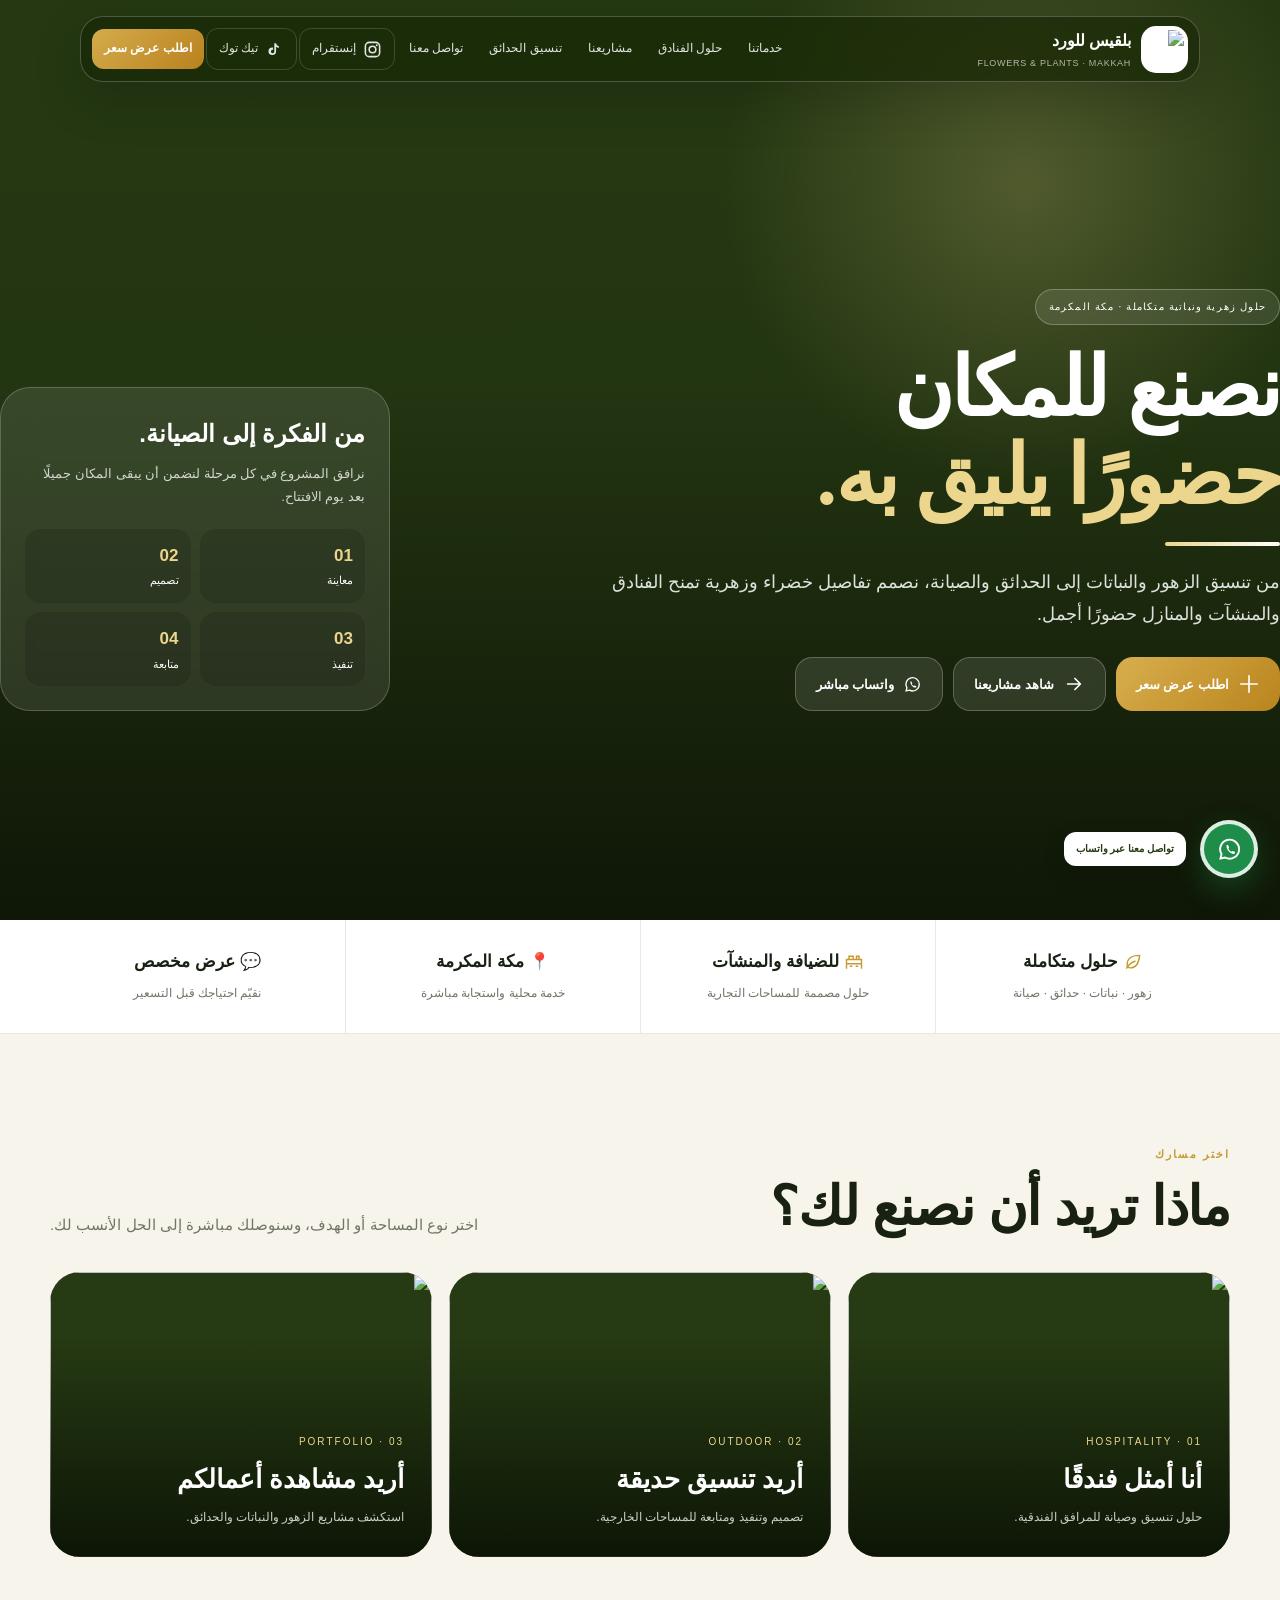
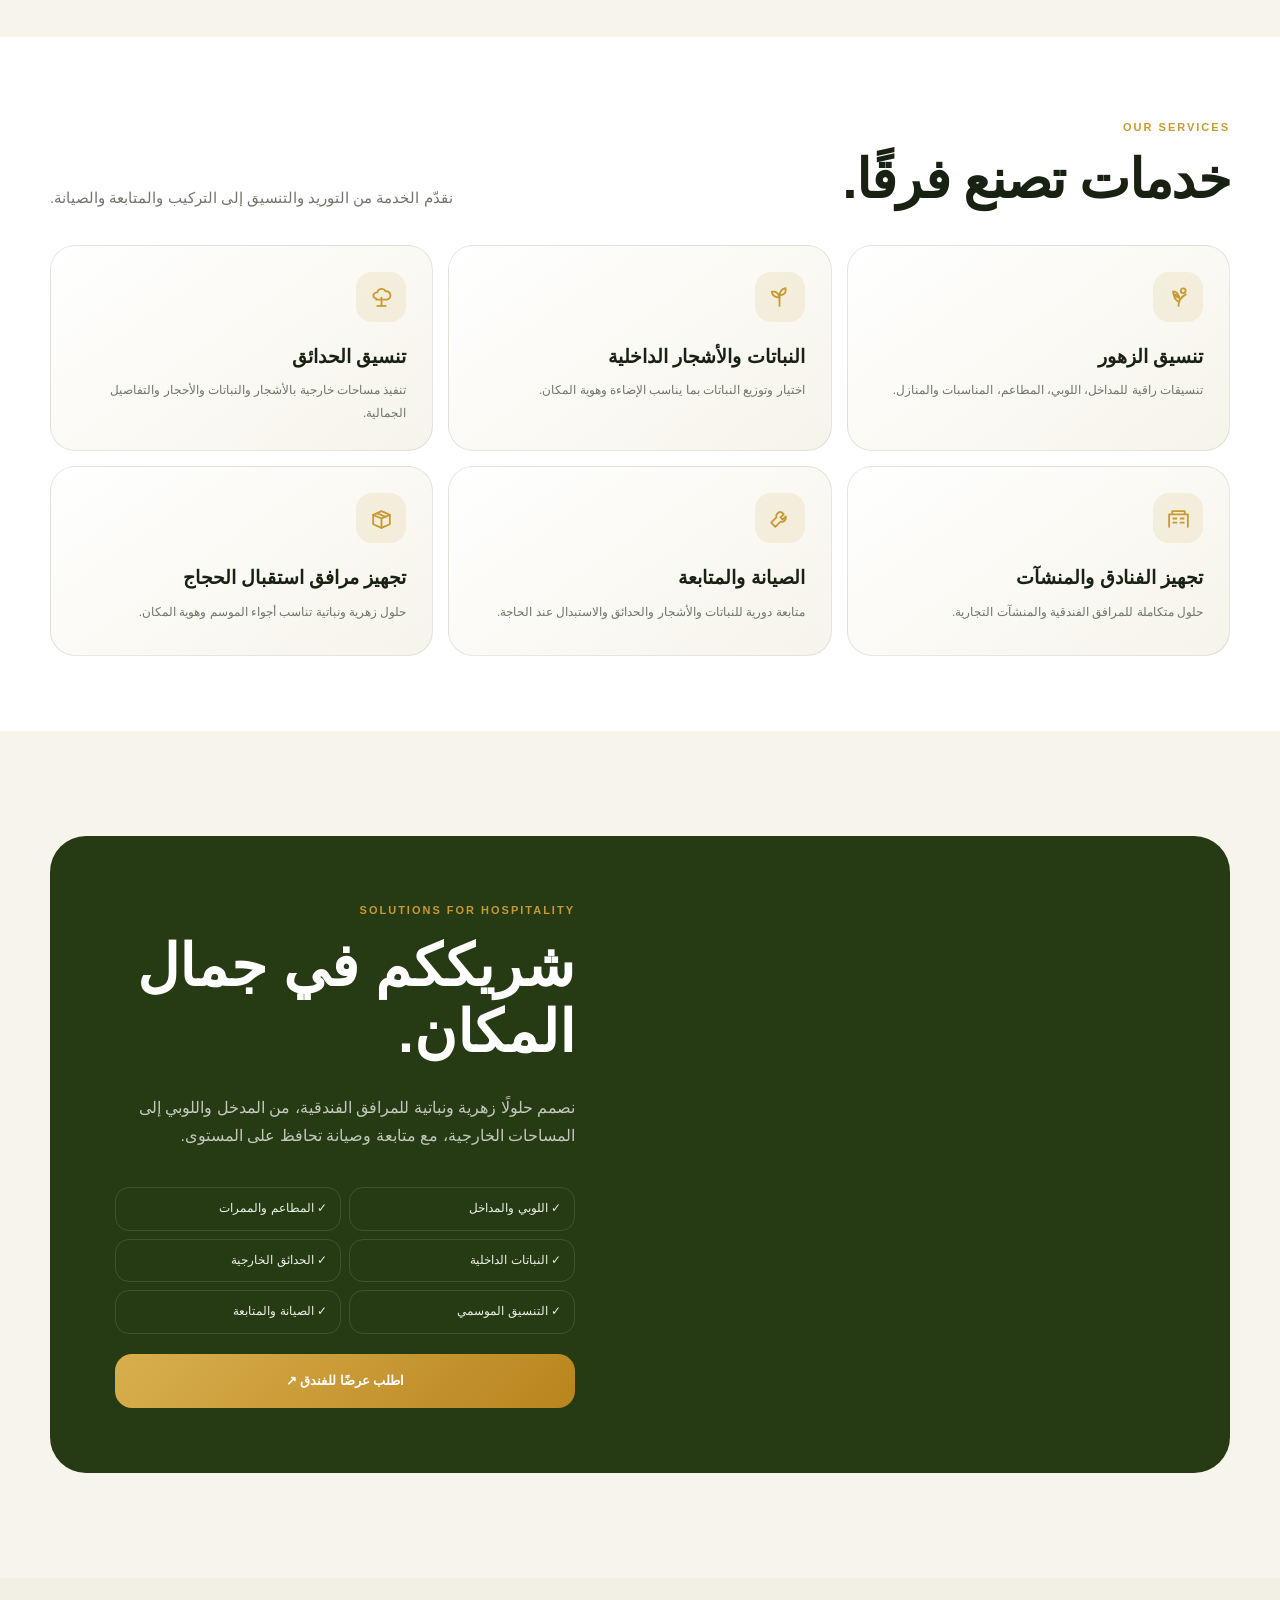
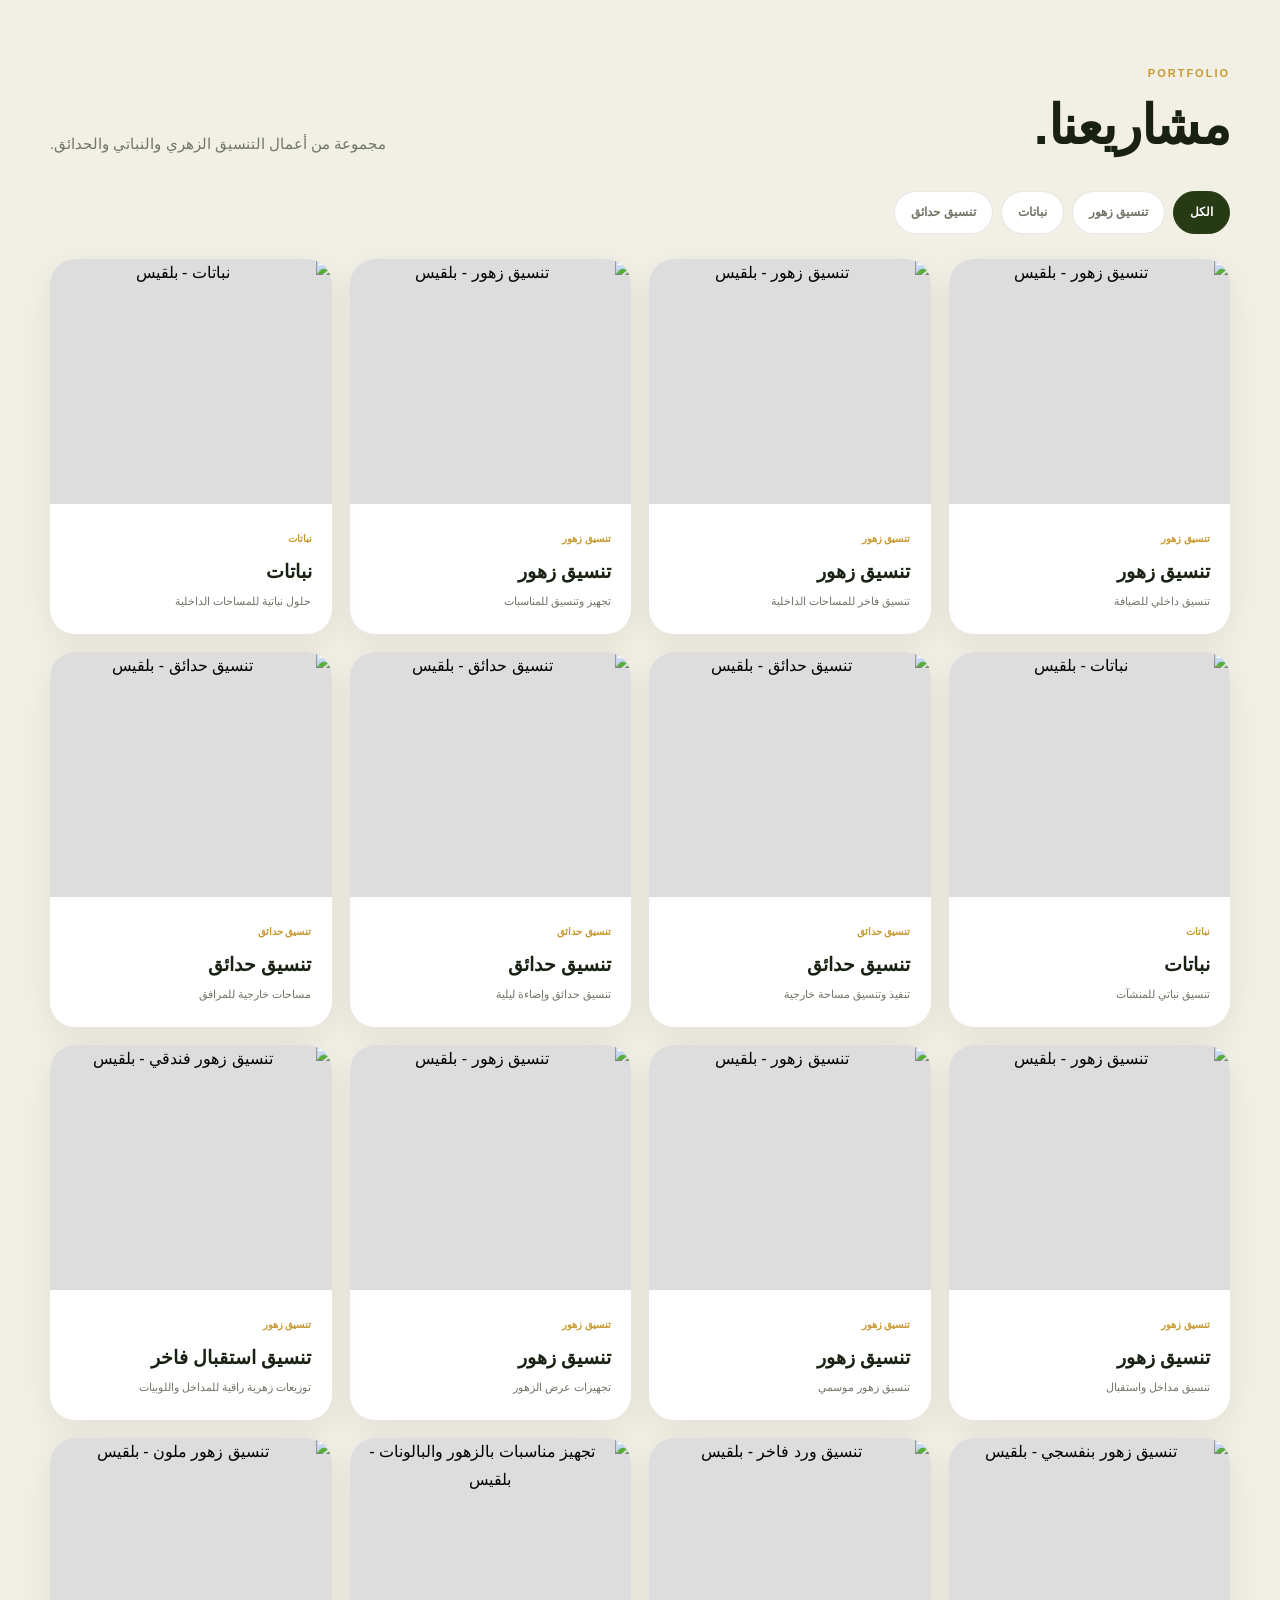
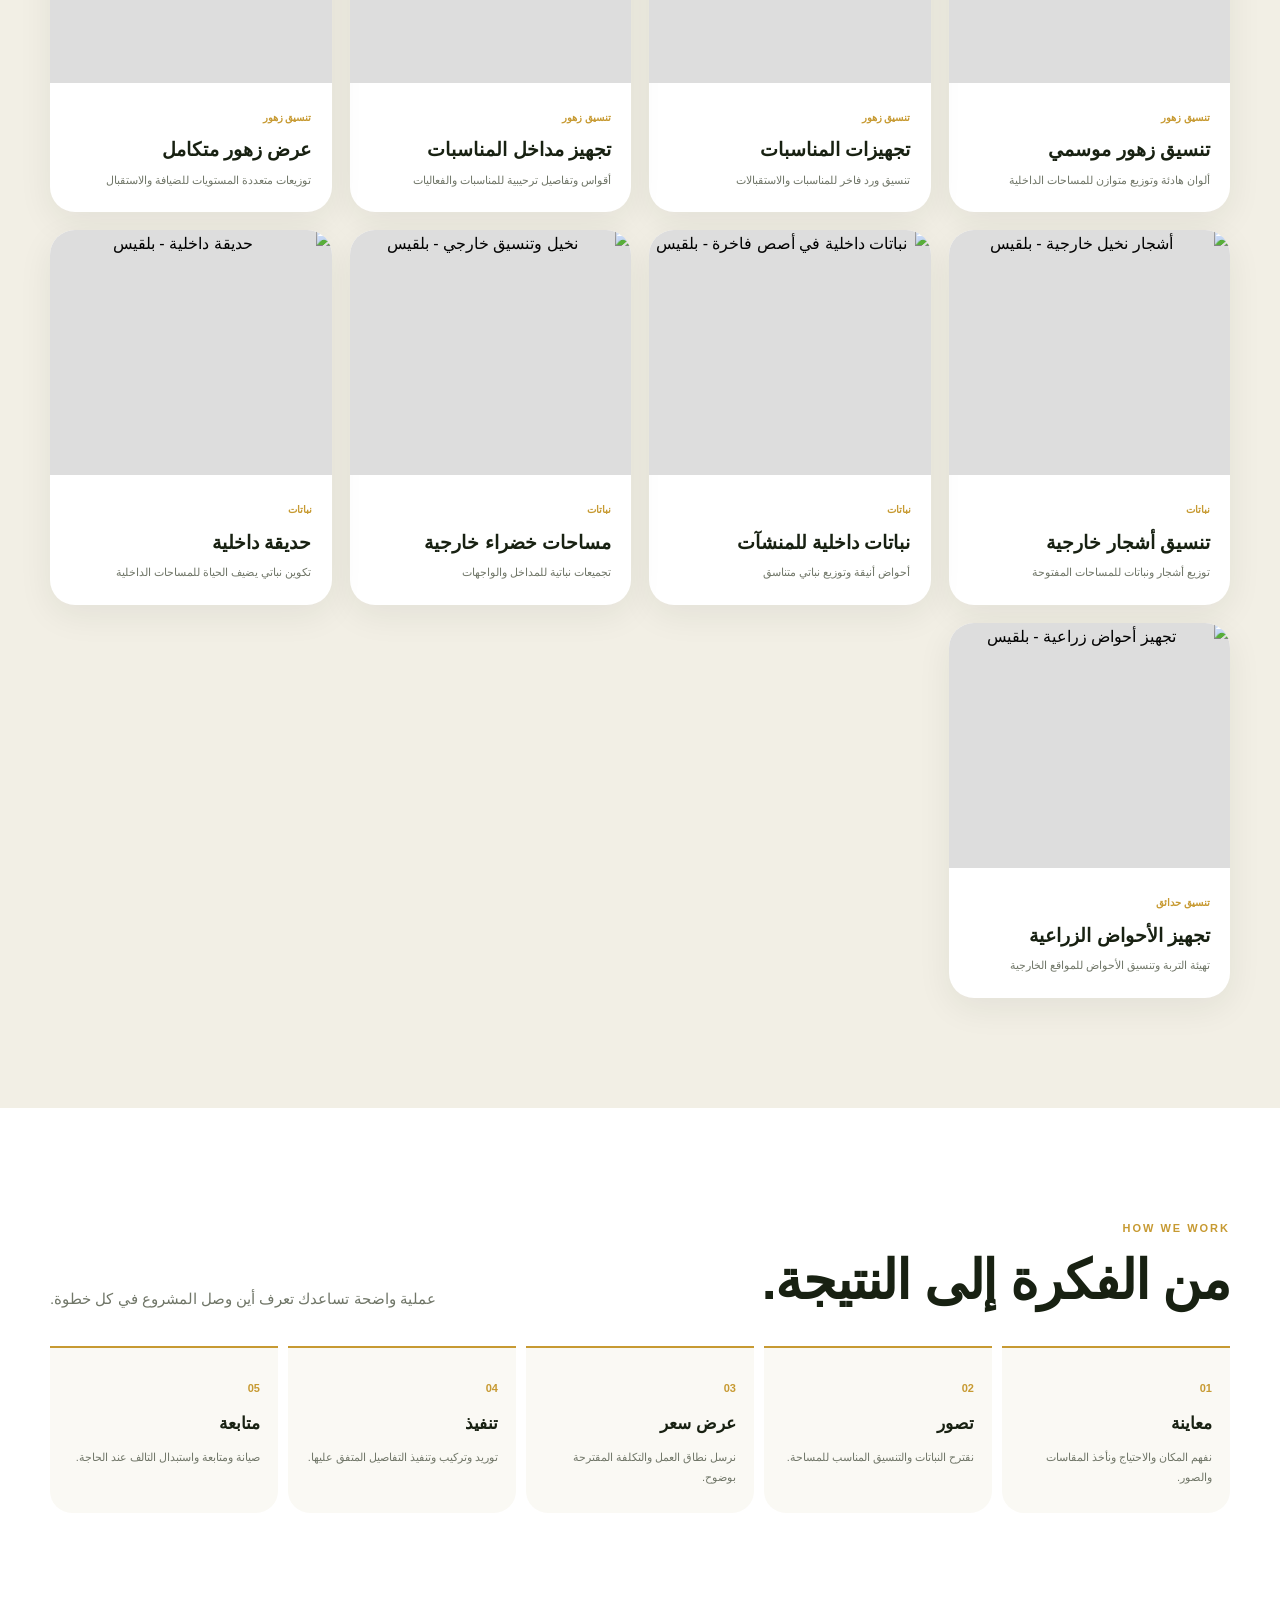
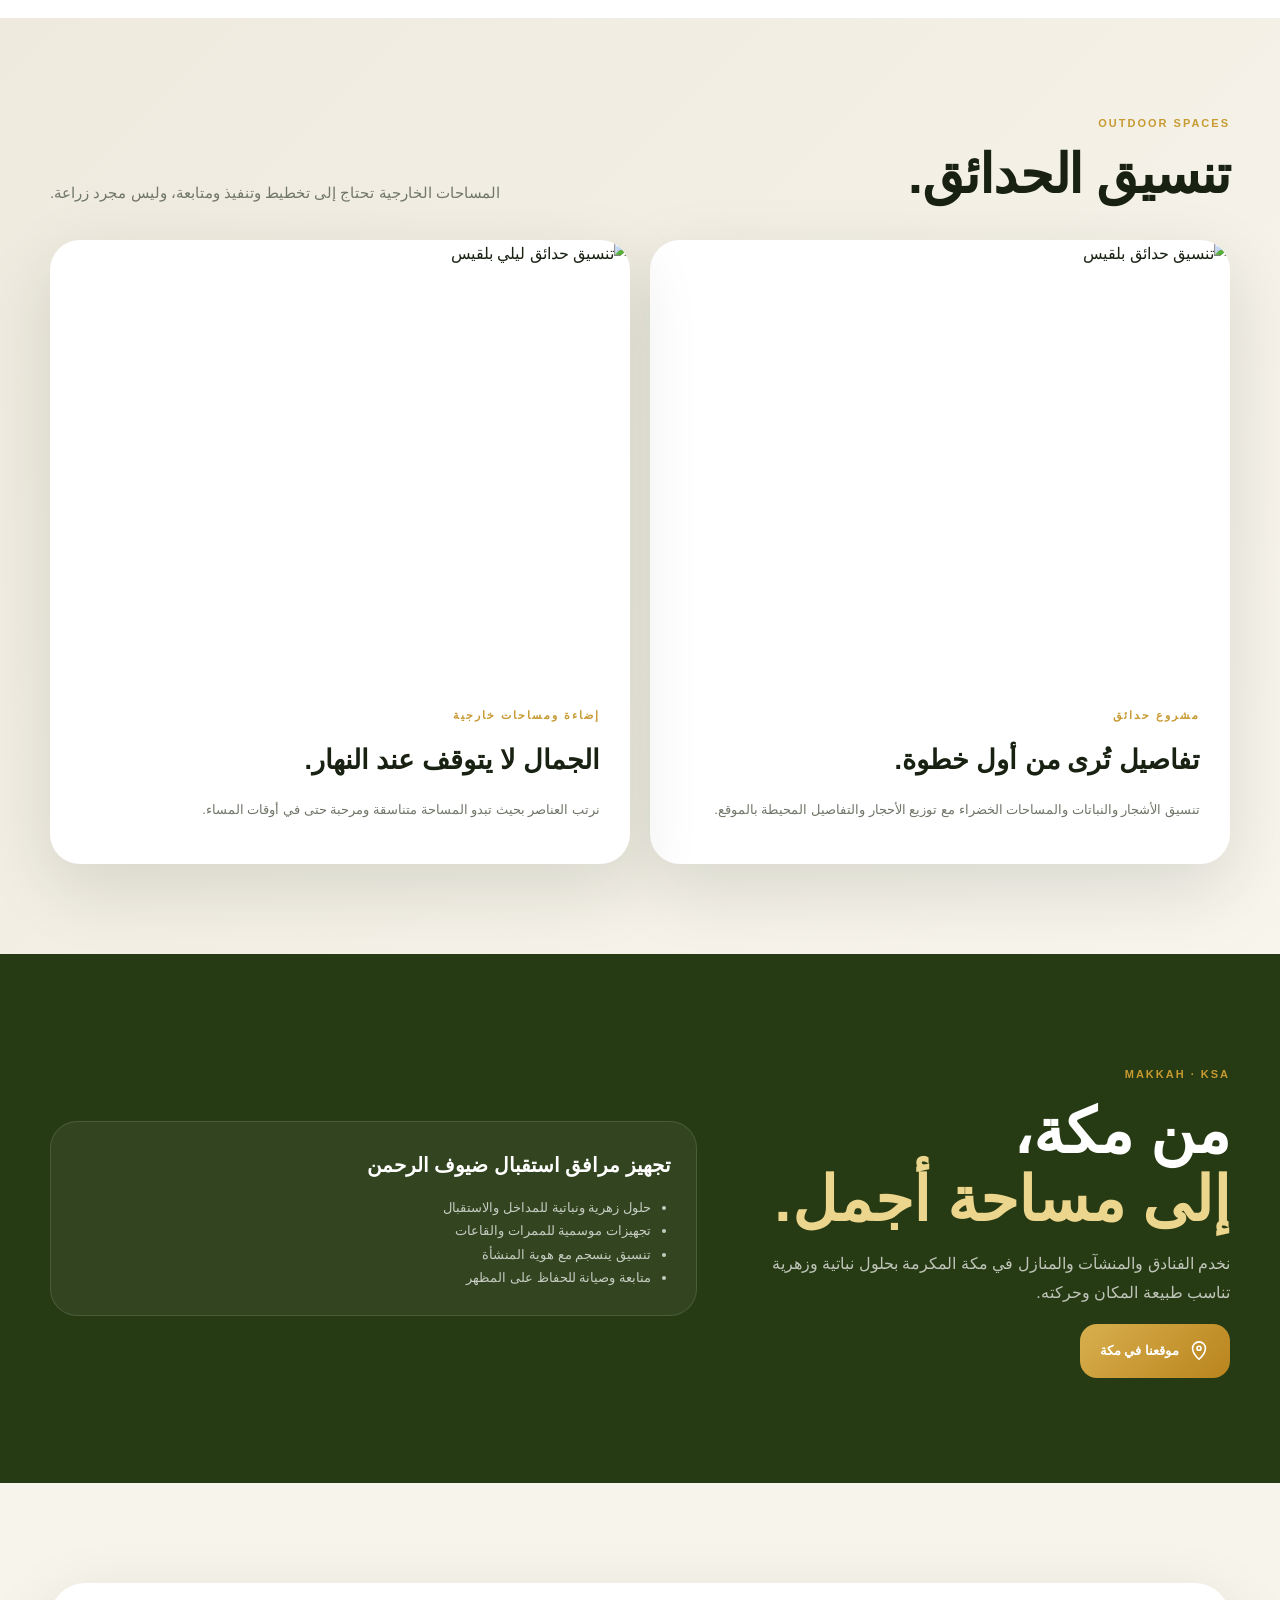
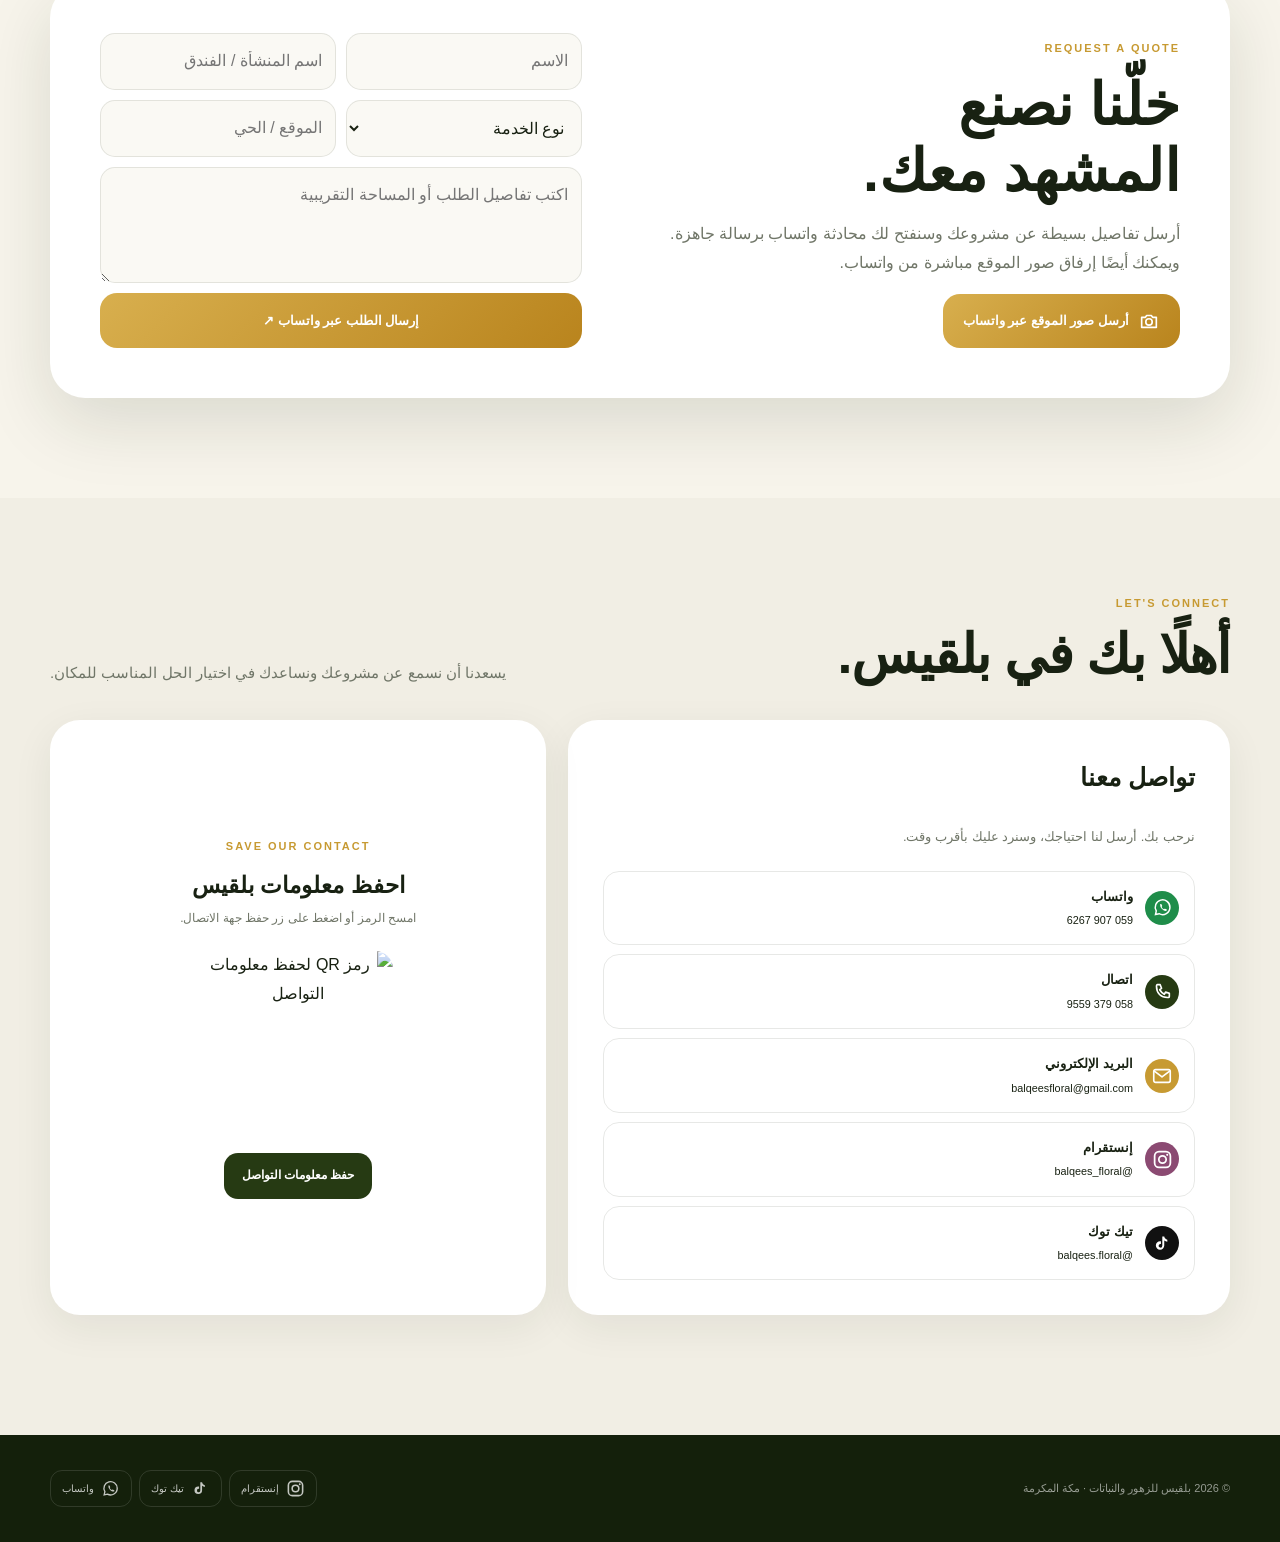
==== commit 9231e3c6: "Add files via upload" ====
--- a/index.html
+++ b/index.html
@@ -11,16 +11,18 @@
 <style>
 :root{--g:#263a13;--g2:#3f581e;--gold:#c79a32;--gold2:#ecd58d;--cream:#f7f4eb;--ink:#182112;--muted:#707668;--white:#fff;--line:rgba(24,33,18,.10);--shadow:0 24px 70px rgba(27,38,15,.13);--radius:28px}
 *{box-sizing:border-box}html{scroll-behavior:smooth;scroll-padding-top:90px}body{margin:0;background:var(--cream);color:var(--ink);font-family:-apple-system,BlinkMacSystemFont,"SF Pro Display","Segoe UI",Tahoma,Arial,sans-serif;line-height:1.8;overflow-x:hidden}a{color:inherit;text-decoration:none}button,input,textarea,select{font:inherit}button{cursor:pointer;border:0}img{max-width:100%;display:block}.wrap{width:min(1180px,calc(100% - 34px));margin:auto}.serif{font-family:Georgia,"Times New Roman",serif}.eyebrow{font-size:11px;letter-spacing:2px;color:var(--gold);font-weight:900;text-transform:uppercase}.section-head{display:flex;justify-content:space-between;gap:25px;align-items:end;margin-bottom:34px}.section-head h2{font-size:clamp(31px,4.2vw,55px);line-height:1.15;margin:8px 0 0;letter-spacing:-1.2px}.section-head p{max-width:510px;color:var(--muted);margin:0;font-size:15px}
+/* PROFESSIONAL ICONS */
+.svg-icon{width:22px;height:22px;display:block;flex:none;fill:none;stroke:currentColor;stroke-width:1.8;stroke-linecap:round;stroke-linejoin:round}.icon{width:50px;height:50px;border-radius:16px;display:grid;place-items:center;background:rgba(199,154,50,.12);color:var(--gold);margin-bottom:18px}.icon .svg-icon{width:25px;height:25px}.social-icon{width:19px;height:19px;display:block;fill:currentColor}.social-link{display:inline-flex!important;align-items:center;gap:7px}.footer-social a{display:inline-flex;align-items:center;gap:7px}.mobile-nav a b{display:grid;place-items:center;width:25px;height:25px}.mobile-nav .svg-icon{width:21px;height:21px}.float-wa .social-icon{width:27px;height:27px}.wa-icon{width:36px;height:36px;border-radius:50%;display:grid;place-items:center;background:#1f8d4a;color:#fff;font-weight:900;flex:none}.wa-icon .social-icon{width:21px;height:21px}.service .icon svg{stroke-width:1.75}.trust-icon{display:inline-block;vertical-align:-5px;width:20px;height:20px;margin-left:5px;color:var(--gold)}
 /* NAV */
 .nav{position:fixed;z-index:50;top:16px;left:50%;transform:translateX(-50%);width:min(1120px,calc(100% - 28px));height:66px;padding:8px 11px;border:1px solid rgba(255,255,255,.22);background:rgba(25,39,11,.72);backdrop-filter:blur(22px) saturate(145%);-webkit-backdrop-filter:blur(22px) saturate(145%);border-radius:23px;color:#fff;display:flex;align-items:center;justify-content:space-between;box-shadow:0 18px 50px rgba(0,0,0,.16)}.brand{display:flex;align-items:center;gap:10px;min-width:180px}.brand img{width:47px;height:47px;object-fit:contain;background:#fff;border-radius:15px;padding:4px}.brand b{font-size:16px}.brand small{display:block;font-size:9px;opacity:.65;letter-spacing:.7px}.navlinks{display:flex;gap:2px;align-items:center}.navlinks a{padding:9px 12px;border-radius:12px;font-size:12px;color:rgba(255,255,255,.88);transition:.2s}.navlinks a:hover{background:rgba(255,255,255,.1)}.social-pill{border:1px solid rgba(255,255,255,.16)}.nav-cta{background:linear-gradient(135deg,#d5ab4b,#b9821e)!important;color:#fff!important;font-weight:900}.menu{display:none;background:transparent;color:#fff;font-size:25px;padding:5px}
 /* HERO */
-.hero{min-height:920px;position:relative;display:flex;align-items:end;color:#fff;overflow:hidden;background:#263a13}.hero-bg{position:absolute;inset:0;background-image:linear-gradient(180deg,rgba(11,17,5,.05) 18%,rgba(11,17,5,.12) 42%,rgba(11,17,5,.88) 100%),url("4F0E45C98A80B81E.jpeg");background-size:cover;background-position:center 42%;transform:scale(1.015)}.hero:after{content:"";position:absolute;inset:0;background:radial-gradient(circle at 80% 20%,rgba(236,213,141,.22),transparent 24%)}.hero-inner{position:relative;z-index:2;width:100%;padding:150px 0 70px}.hero-grid{display:grid;grid-template-columns:1.15fr .85fr;gap:55px;align-items:end}.hero-copy{max-width:750px}.badge{display:inline-flex;padding:8px 13px;border-radius:99px;border:1px solid rgba(255,255,255,.25);background:rgba(255,255,255,.1);backdrop-filter:blur(10px);font-size:10px;letter-spacing:1.2px}.hero h1{font-size:clamp(45px,7vw,82px);line-height:1.08;letter-spacing:-2.5px;margin:19px 0 14px}.hero-copy>p{font-size:18px;color:rgba(255,255,255,.86);max-width:720px;margin:0}.gold-line{width:115px;height:4px;border-radius:99px;background:linear-gradient(90deg,var(--gold2),#fff);margin:20px 0}.actions{display:flex;flex-wrap:wrap;gap:10px;margin-top:27px}.btn{min-height:54px;padding:0 20px;border-radius:17px;display:inline-flex;align-items:center;justify-content:center;gap:9px;font-weight:900;font-size:13px;transition:.22s transform,.22s box-shadow}.btn:hover{transform:translateY(-2px);box-shadow:0 15px 30px rgba(0,0,0,.15)}.gold{background:linear-gradient(135deg,#d8af4e,#b9841d);color:#fff}.glass{background:rgba(255,255,255,.11);color:#fff;border:1px solid rgba(255,255,255,.23);backdrop-filter:blur(13px)}.hero-note{border:1px solid rgba(255,255,255,.2);background:rgba(255,255,255,.10);backdrop-filter:blur(18px);padding:24px;border-radius:30px;max-width:390px;margin-right:auto}.hero-note strong{font-size:24px;display:block;margin-bottom:7px}.hero-note p{margin:0;color:rgba(255,255,255,.78);font-size:13px}.hero-note .mini{display:grid;grid-template-columns:1fr 1fr;gap:9px;margin-top:20px}.hero-note .mini div{padding:12px;border-radius:16px;background:rgba(0,0,0,.13);font-size:11px}.hero-note .mini b{display:block;color:var(--gold2);font-size:17px}
+.hero{min-height:920px;position:relative;display:flex;align-items:end;color:#fff;overflow:hidden;background:#263a13}.hero-bg{position:absolute;inset:0;background-image:linear-gradient(180deg,rgba(11,17,5,.05) 18%,rgba(11,17,5,.12) 42%,rgba(11,17,5,.88) 100%),url("92D2328640F16244.jpeg");background-size:cover;background-position:center 45%;transform:scale(1.015)}.hero:after{content:"";position:absolute;inset:0;background:radial-gradient(circle at 80% 20%,rgba(236,213,141,.22),transparent 24%)}.hero-inner{position:relative;z-index:2;width:100%;padding:150px 0 70px}.hero-grid{display:grid;grid-template-columns:1.15fr .85fr;gap:55px;align-items:end}.hero-copy{max-width:750px}.badge{display:inline-flex;padding:8px 13px;border-radius:99px;border:1px solid rgba(255,255,255,.25);background:rgba(255,255,255,.1);backdrop-filter:blur(10px);font-size:10px;letter-spacing:1.2px}.hero h1{font-size:clamp(45px,7vw,82px);line-height:1.08;letter-spacing:-2.5px;margin:19px 0 14px}.hero-copy>p{font-size:18px;color:rgba(255,255,255,.86);max-width:720px;margin:0}.gold-line{width:115px;height:4px;border-radius:99px;background:linear-gradient(90deg,var(--gold2),#fff);margin:20px 0}.actions{display:flex;flex-wrap:wrap;gap:10px;margin-top:27px}.btn{min-height:54px;padding:0 20px;border-radius:17px;display:inline-flex;align-items:center;justify-content:center;gap:9px;font-weight:900;font-size:13px;transition:.22s transform,.22s box-shadow}.btn:hover{transform:translateY(-2px);box-shadow:0 15px 30px rgba(0,0,0,.15)}.gold{background:linear-gradient(135deg,#d8af4e,#b9841d);color:#fff}.glass{background:rgba(255,255,255,.11);color:#fff;border:1px solid rgba(255,255,255,.23);backdrop-filter:blur(13px)}.hero-note{border:1px solid rgba(255,255,255,.2);background:rgba(255,255,255,.10);backdrop-filter:blur(18px);padding:24px;border-radius:30px;max-width:390px;margin-right:auto}.hero-note strong{font-size:24px;display:block;margin-bottom:7px}.hero-note p{margin:0;color:rgba(255,255,255,.78);font-size:13px}.hero-note .mini{display:grid;grid-template-columns:1fr 1fr;gap:9px;margin-top:20px}.hero-note .mini div{padding:12px;border-radius:16px;background:rgba(0,0,0,.13);font-size:11px}.hero-note .mini b{display:block;color:var(--gold2);font-size:17px}
 /* TRUST */
 .trust{background:#fff;border-bottom:1px solid var(--line)}.trust-row{display:grid;grid-template-columns:repeat(4,1fr);gap:0}.trust-item{padding:27px 22px;border-left:1px solid var(--line);text-align:center}.trust-item:last-child{border-left:0}.trust-item b{display:block;font-size:17px}.trust-item span{color:var(--muted);font-size:12px}
 /* PATHS */
 .paths{padding:105px 0 80px}.path-grid{display:grid;grid-template-columns:repeat(3,1fr);gap:17px}.path{position:relative;min-height:285px;border-radius:30px;overflow:hidden;padding:28px;display:flex;flex-direction:column;justify-content:end;color:#fff;background:#263a13;isolation:isolate}.path:before{content:"";position:absolute;inset:0;background:linear-gradient(180deg,transparent 22%,rgba(9,16,4,.86));z-index:-1}.path img{position:absolute;inset:0;width:100%;height:100%;object-fit:cover;z-index:-2;transition:.6s transform}.path:hover img{transform:scale(1.06)}.path .num{font-size:10px;letter-spacing:2px;color:var(--gold2);margin-bottom:5px}.path h3{font-size:26px;margin:0 0 5px}.path p{margin:0;color:rgba(255,255,255,.78);font-size:12px}
 /* SERVICES */
-.services{padding:75px 0;background:#fff}.service-grid{display:grid;grid-template-columns:repeat(3,1fr);gap:15px}.service{padding:26px;border:1px solid var(--line);border-radius:25px;background:linear-gradient(145deg,#fff,#f6f4ea);min-height:190px;transition:.25s}.service:hover{transform:translateY(-5px);box-shadow:var(--shadow)}.icon{width:48px;height:48px;border-radius:16px;display:grid;place-items:center;background:rgba(199,154,50,.13);color:var(--gold);font-size:23px;margin-bottom:18px}.service h3{margin:0 0 5px;font-size:19px}.service p{margin:0;color:var(--muted);font-size:12px;line-height:1.9}
+.services{padding:75px 0;background:#fff}.service-grid{display:grid;grid-template-columns:repeat(3,1fr);gap:15px}.service{padding:26px;border:1px solid var(--line);border-radius:25px;background:linear-gradient(145deg,#fff,#f6f4ea);min-height:190px;transition:.25s}.service:hover{transform:translateY(-5px);box-shadow:var(--shadow)}.service h3{margin:0 0 5px;font-size:19px}.service p{margin:0;color:var(--muted);font-size:12px;line-height:1.9}
 /* HOSPITALITY */
 .hospitality{padding:105px 0}.hospitality-box{border-radius:36px;overflow:hidden;background:var(--g);color:#fff;display:grid;grid-template-columns:1fr 1fr;min-height:560px}.hospitality-photo{background:url("35E90098E0C2B679.jpeg") center/cover;min-height:450px}.hospitality-copy{padding:65px;display:flex;flex-direction:column;justify-content:center}.hospitality-copy h2{font-size:clamp(35px,4.5vw,58px);line-height:1.15;margin:12px 0}.hospitality-copy p{color:rgba(255,255,255,.72);max-width:500px}.checklist{display:grid;grid-template-columns:1fr 1fr;gap:8px;margin:20px 0}.check{padding:10px 13px;border:1px solid rgba(255,255,255,.12);border-radius:14px;font-size:12px;color:#eef0e8}
 /* PROJECTS */
@@ -53,11 +55,13 @@
 <a class="brand" href="#home"><img src="00E7CA2E87311C30.png" alt="شعار بلقيس"><span><b>بلقيس للورد</b><small>FLOWERS & PLANTS · MAKKAH</small></span></a>
 <nav class="navlinks">
 <a href="#services">خدماتنا</a><a href="#hospitality">حلول الفنادق</a><a href="#projects">مشاريعنا</a><a href="#gardens">تنسيق الحدائق</a><a href="#contact">تواصل معنا</a>
-<a class="social-pill" href="https://instagram.com/balqees_floral" target="_blank" rel="noopener">إنستقرام</a>
-<a class="social-pill" href="https://tiktok.com/@balqees.floral" target="_blank" rel="noopener">تيك توك</a>
+<a class="social-pill social-link" href="https://instagram.com/balqees_floral" target="_blank" rel="noopener" aria-label="إنستقرام">
+<svg class="social-icon" viewBox="0 0 24 24" aria-hidden="true"><rect x="3" y="3" width="18" height="18" rx="5" fill="none" stroke="currentColor" stroke-width="2"/><circle cx="12" cy="12" r="4.2" fill="none" stroke="currentColor" stroke-width="2"/><circle cx="17.4" cy="6.7" r="1.2"/></svg>إنستقرام</a>
+<a class="social-pill social-link" href="https://tiktok.com/@balqees.floral" target="_blank" rel="noopener" aria-label="تيك توك">
+<svg class="social-icon" viewBox="0 0 24 24" aria-hidden="true"><path d="M14 4v10.2a4.8 4.8 0 1 1-4.8-4.8c.35 0 .69.04 1.01.11v3.08a2.1 2.1 0 1 0 1.55 2.03V4h2.24c.36 1.85 1.72 3.27 3.5 3.76v2.35A7.35 7.35 0 0 1 14 8.6V4Z"/></svg>تيك توك</a>
 <a class="nav-cta" href="#quote">اطلب عرض سعر</a>
 </nav>
-<button class="menu" id="menuBtn" aria-label="فتح القائمة">☰</button>
+<button class="menu" id="menuBtn" aria-label="فتح القائمة"><svg class="svg-icon" viewBox="0 0 24 24"><path d="M4 6h16M4 12h16M4 18h16"/></svg></button>
 </header>
 
 <main>
@@ -69,15 +73,15 @@
 <h1>نصنع للمكان<br><span class="serif" style="color:var(--gold2)">حضورًا يليق به.</span></h1>
 <div class="gold-line"></div>
 <p>من تنسيق الزهور والنباتات إلى الحدائق والصيانة، نصمم تفاصيل خضراء وزهرية تمنح الفنادق والمنشآت والمنازل حضورًا أجمل.</p>
-<div class="actions"><a class="btn gold" href="#quote">✦ اطلب عرض سعر</a><a class="btn glass" href="#projects">شاهد مشاريعنا ↓</a><a class="btn glass" href="https://wa.me/966599076267?text=السلام%20عليكم،%20أرغب%20في%20الاستفسار%20عن%20خدمات%20بلقيس." target="_blank">واتساب مباشر</a></div>
+<div class="actions"><a class="btn gold" href="#quote"><svg class="svg-icon" viewBox="0 0 24 24"><path d="M12 3v18M3 12h18"/></svg>اطلب عرض سعر</a><a class="btn glass" href="#projects"><svg class="svg-icon" viewBox="0 0 24 24"><path d="M5 12h14M13 6l6 6-6 6"/></svg>شاهد مشاريعنا</a><a class="btn glass" href="https://wa.me/966599076267?text=السلام%20عليكم،%20أرغب%20في%20الاستفسار%20عن%20خدمات%20بلقيس." target="_blank"><svg class="social-icon" viewBox="0 0 24 24"><path d="M20.5 11.7a8.4 8.4 0 0 1-12.4 7.4L4 20l.9-4A8.4 8.4 0 1 1 20.5 11.7Z" fill="none" stroke="currentColor" stroke-width="1.7"/><path d="M9.2 8.6c.2-.4.4-.5.7-.5h.5c.2 0 .4.1.5.4l.7 1.6c.1.2.1.4-.1.6l-.5.6c.6 1.2 1.5 2.1 2.7 2.7l.6-.5c.2-.2.4-.2.6-.1l1.6.7c.3.1.4.3.4.5v.5c0 .3-.1.5-.5.7-1.3.5-3.2-.3-4.9-2s-2.5-3.6-2-4.9Z"/></svg>واتساب مباشر</a></div>
 </div>
 <aside class="hero-note"><strong>من الفكرة إلى الصيانة.</strong><p>نرافق المشروع في كل مرحلة لنضمن أن يبقى المكان جميلًا بعد يوم الافتتاح.</p><div class="mini"><div><b>01</b>معاينة</div><div><b>02</b>تصميم</div><div><b>03</b>تنفيذ</div><div><b>04</b>متابعة</div></div></aside>
 </div></div>
 </section>
 
 <section class="trust"><div class="wrap trust-row">
-<div class="trust-item"><b>🌿 حلول متكاملة</b><span>زهور · نباتات · حدائق · صيانة</span></div>
-<div class="trust-item"><b>🏨 للضيافة والمنشآت</b><span>حلول مصممة للمساحات التجارية</span></div>
+<div class="trust-item"><b><svg class="trust-icon" viewBox="0 0 24 24"><path d="M20 4C10 4 5 8 5 15c0 2.4 1.8 4 4 4 6.2 0 10-5.4 11-15Z" fill="none" stroke="currentColor" stroke-width="1.7"/><path d="M4 20c2.4-4.7 6.1-7.5 11-9.2" fill="none" stroke="currentColor" stroke-width="1.7"/></svg>حلول متكاملة</b><span>زهور · نباتات · حدائق · صيانة</span></div>
+<div class="trust-item"><b><svg class="trust-icon" viewBox="0 0 24 24"><path d="M3 20V9h18v11M3 14h18M6 9V5h5v4M15 9V5h3v4" fill="none" stroke="currentColor" stroke-width="1.7"/><path d="M7 17h3M14 17h3" fill="none" stroke="currentColor" stroke-width="1.7"/></svg>للضيافة والمنشآت</b><span>حلول مصممة للمساحات التجارية</span></div>
 <div class="trust-item"><b>📍 مكة المكرمة</b><span>خدمة محلية واستجابة مباشرة</span></div>
 <div class="trust-item"><b>💬 عرض مخصص</b><span>نقيّم احتياجك قبل التسعير</span></div>
 </div></section>
@@ -93,12 +97,12 @@
 <section class="services" id="services"><div class="wrap">
 <div class="section-head"><div><span class="eyebrow">OUR SERVICES</span><h2>خدمات تصنع فرقًا.</h2></div><p>نقدّم الخدمة من التوريد والتنسيق إلى التركيب والمتابعة والصيانة.</p></div>
 <div class="service-grid">
-<div class="service reveal"><div class="icon">🌸</div><h3>تنسيق الزهور</h3><p>تنسيقات راقية للمداخل، اللوبي، المطاعم، المناسبات والمنازل.</p></div>
-<div class="service reveal"><div class="icon">🌿</div><h3>النباتات والأشجار الداخلية</h3><p>اختيار وتوزيع النباتات بما يناسب الإضاءة وهوية المكان.</p></div>
-<div class="service reveal"><div class="icon">🌳</div><h3>تنسيق الحدائق</h3><p>تنفيذ مساحات خارجية بالأشجار والنباتات والأحجار والتفاصيل الجمالية.</p></div>
-<div class="service reveal"><div class="icon">🏨</div><h3>تجهيز الفنادق والمنشآت</h3><p>حلول متكاملة للمرافق الفندقية والمنشآت التجارية.</p></div>
-<div class="service reveal"><div class="icon">🔧</div><h3>الصيانة والمتابعة</h3><p>متابعة دورية للنباتات والأشجار والحدائق والاستبدال عند الحاجة.</p></div>
-<div class="service reveal"><div class="icon">🕋</div><h3>تجهيز مرافق استقبال الحجاج</h3><p>حلول زهرية ونباتية تناسب أجواء الموسم وهوية المكان.</p></div>
+<div class="service reveal"><div class="icon"><svg class="svg-icon" viewBox="0 0 24 24"><path d="M12 21c0-5 2.5-8.5 7-11"/><path d="M12 17c-2.8-1.8-4.4-4-4.2-6.7C11 9.6 13 11.3 13 14"/><path d="M12 13C8.5 12 6.6 9.9 6.8 7 10 7.1 12 9 12 13Z"/><circle cx="16.5" cy="6.5" r="2.3"/></svg></div><h3>تنسيق الزهور</h3><p>تنسيقات راقية للمداخل، اللوبي، المطاعم، المناسبات والمنازل.</p></div>
+<div class="service reveal"><div class="icon"><svg class="svg-icon" viewBox="0 0 24 24"><path d="M12 21V9"/><path d="M12 13c-4.2 0-6.8-2.2-7.5-5.5C8.2 6.7 11 8 12 13Z"/><path d="M12 11c.3-3.8 2.4-6.2 5.8-7 1 3.7-.8 6.6-5.8 7Z"/></svg></div><h3>النباتات والأشجار الداخلية</h3><p>اختيار وتوزيع النباتات بما يناسب الإضاءة وهوية المكان.</p></div>
+<div class="service reveal"><div class="icon"><svg class="svg-icon" viewBox="0 0 24 24"><path d="M12 21V13"/><path d="M8 21h8"/><path d="M7 14c-2.4 0-3.7-2.7-2.2-4.5A4 4 0 0 1 8 8a4.3 4.3 0 0 1 8-1 4 4 0 0 1 2.4 7.5c-.5.3-1.1.5-1.7.5H7Z"/></svg></div><h3>تنسيق الحدائق</h3><p>تنفيذ مساحات خارجية بالأشجار والنباتات والأحجار والتفاصيل الجمالية.</p></div>
+<div class="service reveal"><div class="icon"><svg class="svg-icon" viewBox="0 0 24 24"><path d="M3 20V8h18v12M6 8V5h12v3M7 12h3M14 12h3M7 16h3M14 16h3"/></svg></div><h3>تجهيز الفنادق والمنشآت</h3><p>حلول متكاملة للمرافق الفندقية والمنشآت التجارية.</p></div>
+<div class="service reveal"><div class="icon"><svg class="svg-icon" viewBox="0 0 24 24"><path d="M14 6a4 4 0 0 0-5 5L4 16l4 4 5-5a4 4 0 0 0 5-5l-3 3-2-2 3-3Z"/></svg></div><h3>الصيانة والمتابعة</h3><p>متابعة دورية للنباتات والأشجار والحدائق والاستبدال عند الحاجة.</p></div>
+<div class="service reveal"><div class="icon"><svg class="svg-icon" viewBox="0 0 24 24"><path d="M4 8.5 12 5l8 3.5v9L12 21l-8-3.5v-9Z"/><path d="M4 8.5 12 12l8-3.5M12 12v9M8 7l8 3.5"/></svg></div><h3>تجهيز مرافق استقبال الحجاج</h3><p>حلول زهرية ونباتية تناسب أجواء الموسم وهوية المكان.</p></div>
 </div></div></section>
 
 <section class="hospitality" id="hospitality"><div class="wrap">
@@ -274,9 +278,9 @@
 <div class="ba-card"><img src="17D928B4F04058A4.jpeg" alt="تنسيق حدائق ليلي بلقيس"><div class="ba-copy"><span class="eyebrow">إضاءة ومساحات خارجية</span><h3>الجمال لا يتوقف عند النهار.</h3><p>نرتب العناصر بحيث تبدو المساحة متناسقة ومرحبة حتى في أوقات المساء.</p></div></div></div>
 </div></section>
 
-<section class="makkah"><div class="wrap makkah-grid"><div><span class="eyebrow">MAKKAH · KSA</span><h2>من مكة،<br><span style="color:var(--gold2)">إلى مساحة أجمل.</span></h2><p>نخدم الفنادق والمنشآت والمنازل في مكة المكرمة بحلول نباتية وزهرية تناسب طبيعة المكان وحركته.</p><a class="btn gold" href="https://maps.google.com/?q=Makkah%20Saudi%20Arabia" target="_blank">📍 موقعنا في مكة</a></div><div class="makkah-card"><b>تجهيز مرافق استقبال ضيوف الرحمن</b><ul><li>حلول زهرية ونباتية للمداخل والاستقبال</li><li>تجهيزات موسمية للممرات والقاعات</li><li>تنسيق ينسجم مع هوية المنشأة</li><li>متابعة وصيانة للحفاظ على المظهر</li></ul></div></div></section>
-
-<section class="quote" id="quote"><div class="wrap"><div class="quote-box"><div><span class="eyebrow">REQUEST A QUOTE</span><h2>خلّنا نصنع<br>المشهد معك.</h2><p style="color:var(--muted);max-width:520px">أرسل تفاصيل بسيطة عن مشروعك وسنفتح لك محادثة واتساب برسالة جاهزة. ويمكنك أيضًا إرفاق صور الموقع مباشرة من واتساب.</p><a class="btn gold" href="https://wa.me/966599076267?text=السلام%20عليكم،%20أرغب%20في%20طلب%20عرض%20سعر%20من%20بلقيس." target="_blank">📷 أرسل صور الموقع عبر واتساب</a></div>
+<section class="makkah"><div class="wrap makkah-grid"><div><span class="eyebrow">MAKKAH · KSA</span><h2>من مكة،<br><span style="color:var(--gold2)">إلى مساحة أجمل.</span></h2><p>نخدم الفنادق والمنشآت والمنازل في مكة المكرمة بحلول نباتية وزهرية تناسب طبيعة المكان وحركته.</p><a class="btn gold" href="https://maps.google.com/?q=Makkah%20Saudi%20Arabia" target="_blank"><svg class="svg-icon" viewBox="0 0 24 24"><path d="M12 21s7-6.2 7-12a7 7 0 1 0-14 0c0 5.8 7 12 7 12Z"/><circle cx="12" cy="9" r="2.2"/></svg>موقعنا في مكة</a></div><div class="makkah-card"><b>تجهيز مرافق استقبال ضيوف الرحمن</b><ul><li>حلول زهرية ونباتية للمداخل والاستقبال</li><li>تجهيزات موسمية للممرات والقاعات</li><li>تنسيق ينسجم مع هوية المنشأة</li><li>متابعة وصيانة للحفاظ على المظهر</li></ul></div></div></section>
+
+<section class="quote" id="quote"><div class="wrap"><div class="quote-box"><div><span class="eyebrow">REQUEST A QUOTE</span><h2>خلّنا نصنع<br>المشهد معك.</h2><p style="color:var(--muted);max-width:520px">أرسل تفاصيل بسيطة عن مشروعك وسنفتح لك محادثة واتساب برسالة جاهزة. ويمكنك أيضًا إرفاق صور الموقع مباشرة من واتساب.</p><a class="btn gold" href="https://wa.me/966599076267?text=السلام%20عليكم،%20أرغب%20في%20طلب%20عرض%20سعر%20من%20بلقيس." target="_blank"><svg class="svg-icon" viewBox="0 0 24 24"><path d="M4 8h4l1.5-2h5L16 8h4v11H4V8Z"/><circle cx="12" cy="13" r="3.5"/></svg>أرسل صور الموقع عبر واتساب</a></div>
 <form class="quote-form" id="quoteForm">
 <input id="qName" placeholder="الاسم" required><input id="qBusiness" placeholder="اسم المنشأة / الفندق">
 <select id="qService"><option>نوع الخدمة</option><option>تنسيق الزهور</option><option>النباتات والأشجار</option><option>تنسيق الحدائق</option><option>تجهيز فندق أو منشأة</option><option>الصيانة والمتابعة</option></select>
@@ -287,20 +291,20 @@
 
 <section class="contact" id="contact"><div class="wrap"><div class="section-head"><div><span class="eyebrow">LET'S CONNECT</span><h2>أهلًا بك في بلقيس.</h2></div><p>يسعدنا أن نسمع عن مشروعك ونساعدك في اختيار الحل المناسب للمكان.</p></div>
 <div class="contact-grid"><div class="contact-card"><h3 style="font-size:25px;margin-top:0">تواصل معنا</h3><p style="color:var(--muted);font-size:13px">نرحب بك. أرسل لنا احتياجك، وسنرد عليك بأقرب وقت.</p><div class="contact-links">
-<a class="contact-link" href="https://wa.me/966599076267" target="_blank"><span class="wa-icon">◉</span><span><b>واتساب</b><br><small>059 907 6267</small></span></a>
-<a class="contact-link" href="tel:+966583799559"><span class="wa-icon" style="background:var(--g)">☎</span><span><b>اتصال</b><br><small>058 379 9559</small></span></a>
-<a class="contact-link" href="mailto:balqeesfloral@gmail.com"><span class="wa-icon" style="background:var(--gold)">✉</span><span><b>البريد الإلكتروني</b><br><small>balqeesfloral@gmail.com</small></span></a>
-<a class="contact-link" href="https://instagram.com/balqees_floral" target="_blank"><span class="wa-icon" style="background:#8b4a72">◎</span><span><b>إنستقرام</b><br><small>@balqees_floral</small></span></a>
-<a class="contact-link" href="https://tiktok.com/@balqees.floral" target="_blank"><span class="wa-icon" style="background:#111">♪</span><span><b>تيك توك</b><br><small>@balqees.floral</small></span></a>
+<a class="contact-link" href="https://wa.me/966599076267" target="_blank"><span class="wa-icon"><svg class="social-icon" viewBox="0 0 24 24"><path d="M20.5 11.7a8.4 8.4 0 0 1-12.4 7.4L4 20l.9-4A8.4 8.4 0 1 1 20.5 11.7Z" fill="none" stroke="currentColor" stroke-width="1.7"/><path d="M9.2 8.6c.2-.4.4-.5.7-.5h.5c.2 0 .4.1.5.4l.7 1.6c.1.2.1.4-.1.6l-.5.6c.6 1.2 1.5 2.1 2.7 2.7l.6-.5c.2-.2.4-.2.6-.1l1.6.7c.3.1.4.3.4.5v.5c0 .3-.1.5-.5.7-1.3.5-3.2-.3-4.9-2s-2.5-3.6-2-4.9Z"/></svg></span><span><b>واتساب</b><br><small>059 907 6267</small></span></a>
+<a class="contact-link" href="tel:+966583799559"><span class="wa-icon" style="background:var(--g)"><svg class="svg-icon" viewBox="0 0 24 24"><path d="M7 4h3l1.5 4-2 1.5a14 14 0 0 0 5 5L16 12l4 1.5v3c0 1-1 1.5-2 1.5C10.8 18 6 13.2 6 6c0-1.2.4-2 1-2Z"/></svg></span><span><b>اتصال</b><br><small>058 379 9559</small></span></a>
+<a class="contact-link" href="mailto:balqeesfloral@gmail.com"><span class="wa-icon" style="background:var(--gold)"><svg class="svg-icon" viewBox="0 0 24 24"><rect x="3" y="5" width="18" height="14" rx="2"/><path d="m4 7 8 6 8-6"/></svg></span><span><b>البريد الإلكتروني</b><br><small>balqeesfloral@gmail.com</small></span></a>
+<a class="contact-link" href="https://instagram.com/balqees_floral" target="_blank"><span class="wa-icon" style="background:#8b4a72"><svg class="social-icon" viewBox="0 0 24 24"><rect x="3" y="3" width="18" height="18" rx="5" fill="none" stroke="currentColor" stroke-width="2"/><circle cx="12" cy="12" r="4.2" fill="none" stroke="currentColor" stroke-width="2"/><circle cx="17.4" cy="6.7" r="1.2"/></svg></span><span><b>إنستقرام</b><br><small>@balqees_floral</small></span></a>
+<a class="contact-link" href="https://tiktok.com/@balqees.floral" target="_blank"><span class="wa-icon" style="background:#111"><svg class="social-icon" viewBox="0 0 24 24"><path d="M14 4v10.2a4.8 4.8 0 1 1-4.8-4.8c.35 0 .69.04 1.01.11v3.08a2.1 2.1 0 1 0 1.55 2.03V4h2.24c.36 1.85 1.72 3.27 3.5 3.76v2.35A7.35 7.35 0 0 1 14 8.6V4Z"/></svg></span><span><b>تيك توك</b><br><small>@balqees.floral</small></span></a>
 </div></div>
 <div class="contact-card save-card"><span class="eyebrow">SAVE OUR CONTACT</span><h3 style="margin:8px 0 2px;font-size:23px">احفظ معلومات بلقيس</h3><p>امسح الرمز أو اضغط على زر حفظ جهة الاتصال.</p><img src="7FE43740BA65DF89.png" alt="رمز QR لحفظ معلومات التواصل"><button class="save-btn" id="saveContact">حفظ معلومات التواصل</button></div>
 </div></div></section>
 </main>
 
-<footer><div class="wrap footer-row"><p>© 2026 بلقيس للزهور والنباتات · مكة المكرمة</p><div class="footer-social"><a href="https://instagram.com/balqees_floral" target="_blank">إنستقرام</a><a href="https://tiktok.com/@balqees.floral" target="_blank">تيك توك</a><a href="https://wa.me/966599076267" target="_blank">واتساب</a></div></div></footer>
-
-<a class="float-wa" href="https://wa.me/966599076267?text=السلام%20عليكم،%20أرغب%20في%20التواصل%20مع%20بلقيس." target="_blank" aria-label="واتساب"><span>تواصل معنا عبر واتساب</span>◉</a>
-<nav class="mobile-nav"><a href="#home"><b>⌂</b>الرئيسية</a><a href="#services"><b>✦</b>خدماتنا</a><a href="#projects"><b>▦</b>مشاريعنا</a><a href="#contact"><b>◉</b>تواصل</a></nav>
+<footer><div class="wrap footer-row"><p>© 2026 بلقيس للزهور والنباتات · مكة المكرمة</p><div class="footer-social"><a href="https://instagram.com/balqees_floral" target="_blank"><svg class="social-icon" viewBox="0 0 24 24"><rect x="3" y="3" width="18" height="18" rx="5" fill="none" stroke="currentColor" stroke-width="2"/><circle cx="12" cy="12" r="4.2" fill="none" stroke="currentColor" stroke-width="2"/><circle cx="17.4" cy="6.7" r="1.2"/></svg>إنستقرام</a><a href="https://tiktok.com/@balqees.floral" target="_blank"><svg class="social-icon" viewBox="0 0 24 24"><path d="M14 4v10.2a4.8 4.8 0 1 1-4.8-4.8c.35 0 .69.04 1.01.11v3.08a2.1 2.1 0 1 0 1.55 2.03V4h2.24c.36 1.85 1.72 3.27 3.5 3.76v2.35A7.35 7.35 0 0 1 14 8.6V4Z"/></svg>تيك توك</a><a href="https://wa.me/966599076267" target="_blank"><svg class="social-icon" viewBox="0 0 24 24"><path d="M20.5 11.7a8.4 8.4 0 0 1-12.4 7.4L4 20l.9-4A8.4 8.4 0 1 1 20.5 11.7Z" fill="none" stroke="currentColor" stroke-width="1.7"/><path d="M9.2 8.6c.2-.4.4-.5.7-.5h.5c.2 0 .4.1.5.4l.7 1.6c.1.2.1.4-.1.6l-.5.6c.6 1.2 1.5 2.1 2.7 2.7l.6-.5c.2-.2.4-.2.6-.1l1.6.7c.3.1.4.3.4.5v.5c0 .3-.1.5-.5.7-1.3.5-3.2-.3-4.9-2s-2.5-3.6-2-4.9Z"/></svg>واتساب</a></div></div></footer>
+
+<a class="float-wa" href="https://wa.me/966599076267?text=السلام%20عليكم،%20أرغب%20في%20التواصل%20مع%20بلقيس." target="_blank" aria-label="واتساب"><span>تواصل معنا عبر واتساب</span><svg class="social-icon" viewBox="0 0 24 24"><path d="M20.5 11.7a8.4 8.4 0 0 1-12.4 7.4L4 20l.9-4A8.4 8.4 0 1 1 20.5 11.7Z" fill="none" stroke="currentColor" stroke-width="1.7"/><path d="M9.2 8.6c.2-.4.4-.5.7-.5h.5c.2 0 .4.1.5.4l.7 1.6c.1.2.1.4-.1.6l-.5.6c.6 1.2 1.5 2.1 2.7 2.7l.6-.5c.2-.2.4-.2.6-.1l1.6.7c.3.1.4.3.4.5v.5c0 .3-.1.5-.5.7-1.3.5-3.2-.3-4.9-2s-2.5-3.6-2-4.9Z"/></svg></a>
+<nav class="mobile-nav"><a href="#home"><b><svg class="svg-icon" viewBox="0 0 24 24"><path d="m3 11 9-8 9 8v9h-6v-6H9v6H3v-9Z"/></svg></b>الرئيسية</a><a href="#services"><b><svg class="svg-icon" viewBox="0 0 24 24"><path d="M12 3v18M3 12h18"/></svg></b>خدماتنا</a><a href="#projects"><b><svg class="svg-icon" viewBox="0 0 24 24"><rect x="4" y="4" width="6" height="6" rx="1"/><rect x="14" y="4" width="6" height="6" rx="1"/><rect x="4" y="14" width="6" height="6" rx="1"/><rect x="14" y="14" width="6" height="6" rx="1"/></svg></b>مشاريعنا</a><a href="#contact"><b><svg class="svg-icon" viewBox="0 0 24 24"><path d="M20 11.5a7.5 7.5 0 0 1-11.2 6.5L4 20l1.8-4.2A7.5 7.5 0 1 1 20 11.5Z"/></svg></b>تواصل</a></nav>
 
 <div class="modal" id="modal"><div class="modal-inner"><button class="close" id="close">×</button><img id="modalImg" alt=""></div></div>
 
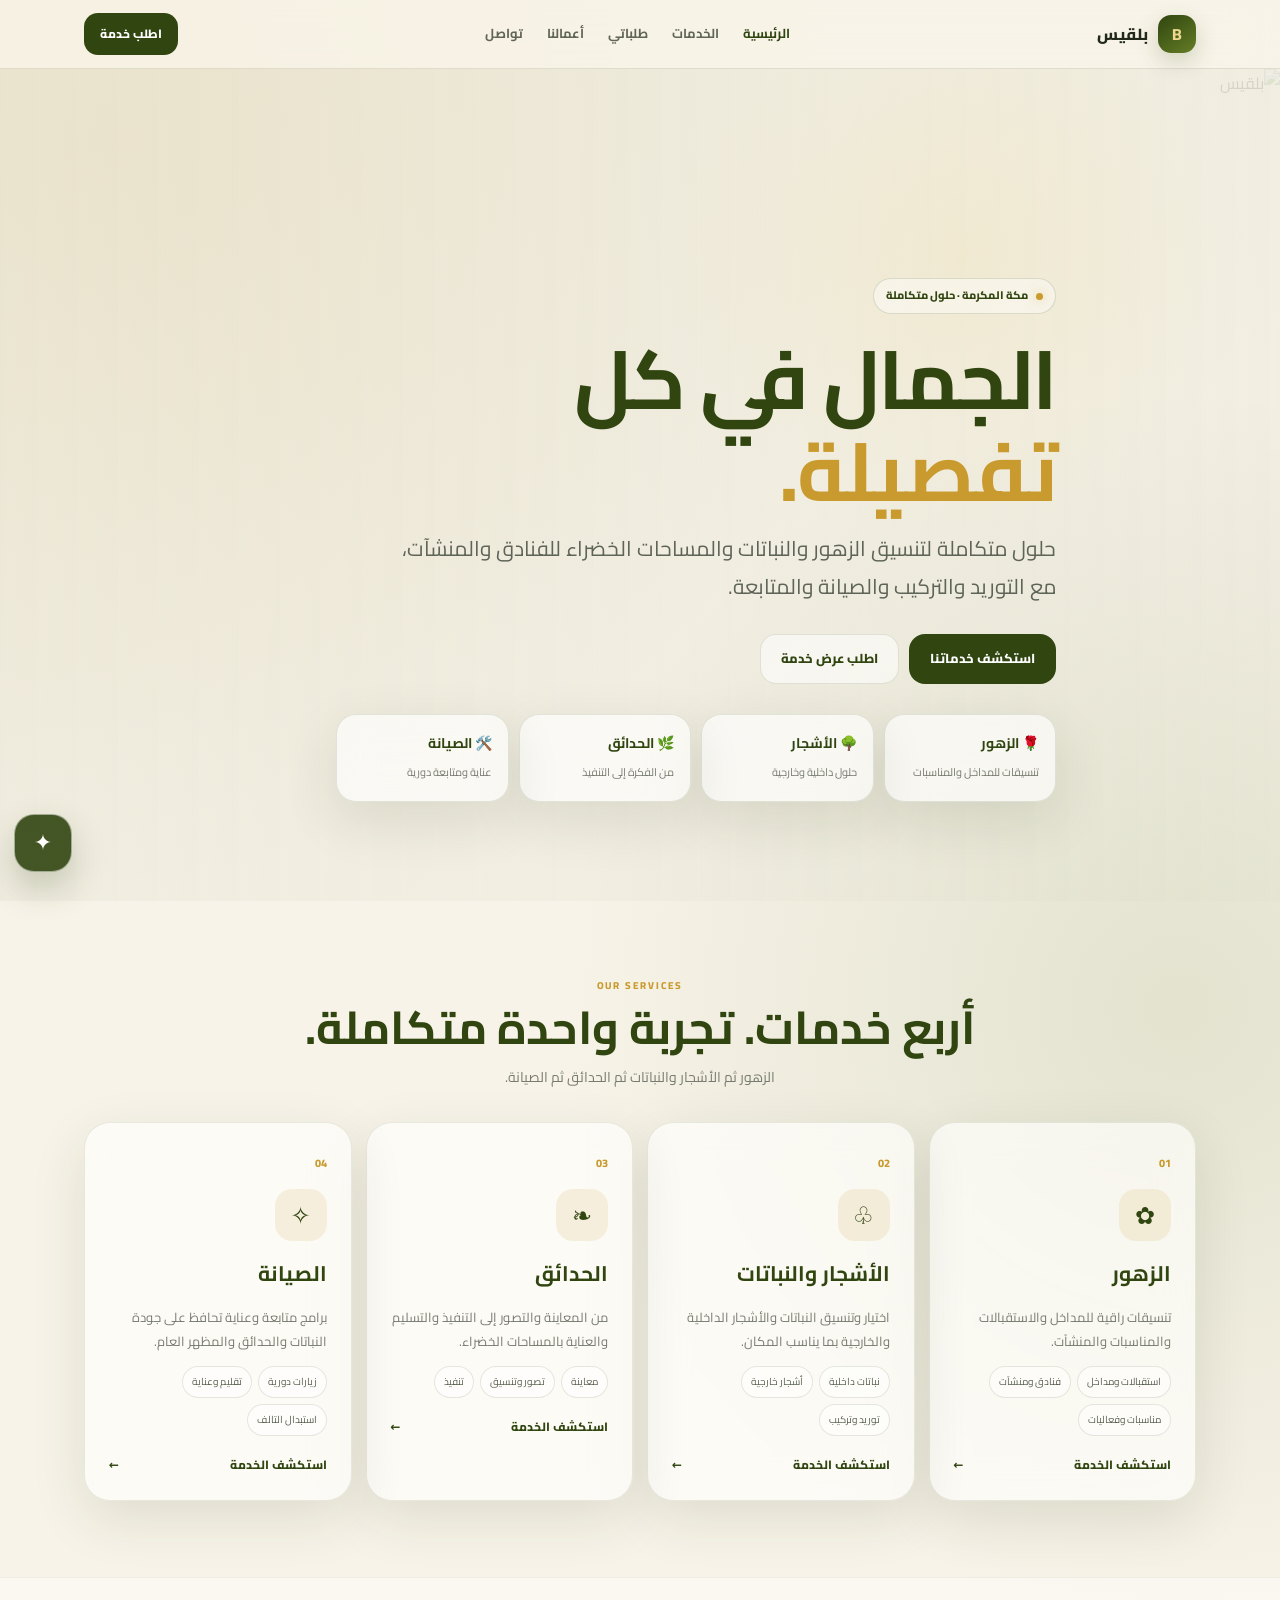
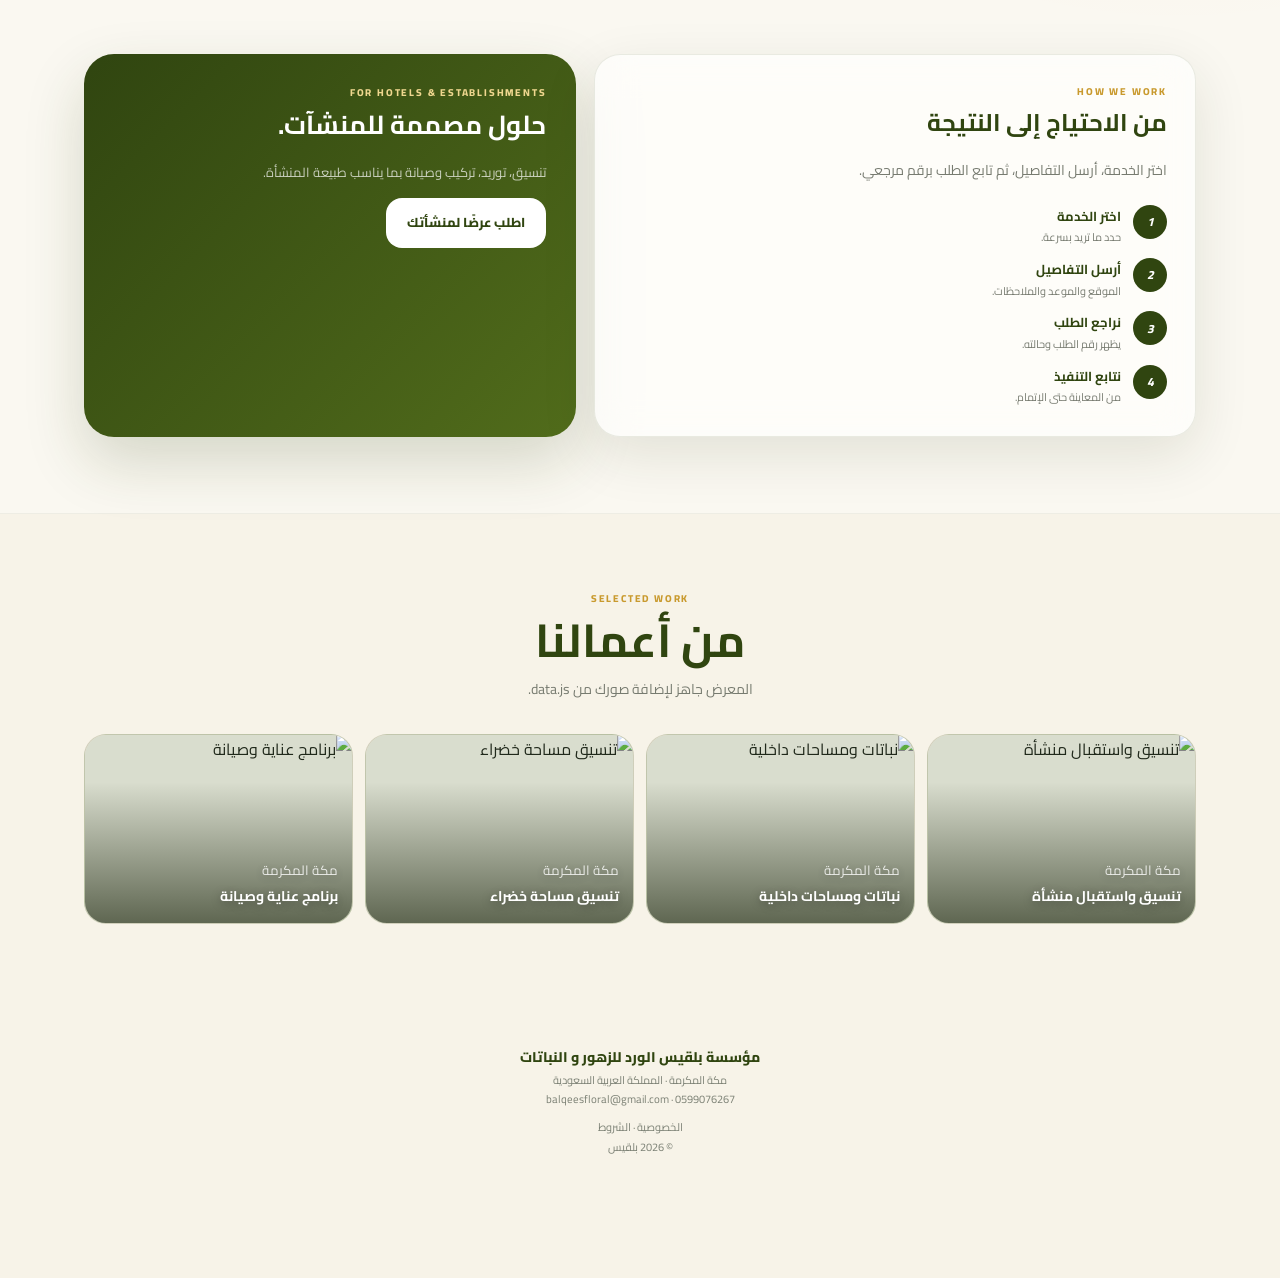
==== commit 6e70a692: "Add files via upload" ====
--- a/index.html
+++ b/index.html
@@ -1,345 +1,6 @@
-<!doctype html>
-<html lang="ar" dir="rtl">
-<head>
-<meta charset="utf-8">
-<meta name="viewport" content="width=device-width,initial-scale=1,viewport-fit=cover">
-<base href="/balqees-floral/">
-<meta name="theme-color" content="#1f3013">
-<meta name="description" content="بلقيس للزهور والنباتات — حلول زهرية ونباتية متكاملة للفنادق والمنشآت والحدائق في مكة المكرمة.">
-<meta name="robots" content="index,follow">
-<title>بلقيس للزهور والنباتات | مكة المكرمة</title>
-<style>
-:root{--g:#263a13;--g2:#3f581e;--gold:#c79a32;--gold2:#ecd58d;--cream:#f7f4eb;--ink:#182112;--muted:#707668;--white:#fff;--line:rgba(24,33,18,.10);--shadow:0 24px 70px rgba(27,38,15,.13);--radius:28px}
-*{box-sizing:border-box}html{scroll-behavior:smooth;scroll-padding-top:90px}body{margin:0;background:var(--cream);color:var(--ink);font-family:-apple-system,BlinkMacSystemFont,"SF Pro Display","Segoe UI",Tahoma,Arial,sans-serif;line-height:1.8;overflow-x:hidden}a{color:inherit;text-decoration:none}button,input,textarea,select{font:inherit}button{cursor:pointer;border:0}img{max-width:100%;display:block}.wrap{width:min(1180px,calc(100% - 34px));margin:auto}.serif{font-family:Georgia,"Times New Roman",serif}.eyebrow{font-size:11px;letter-spacing:2px;color:var(--gold);font-weight:900;text-transform:uppercase}.section-head{display:flex;justify-content:space-between;gap:25px;align-items:end;margin-bottom:34px}.section-head h2{font-size:clamp(31px,4.2vw,55px);line-height:1.15;margin:8px 0 0;letter-spacing:-1.2px}.section-head p{max-width:510px;color:var(--muted);margin:0;font-size:15px}
-/* PROFESSIONAL ICONS */
-.svg-icon{width:22px;height:22px;display:block;flex:none;fill:none;stroke:currentColor;stroke-width:1.8;stroke-linecap:round;stroke-linejoin:round}.icon{width:50px;height:50px;border-radius:16px;display:grid;place-items:center;background:rgba(199,154,50,.12);color:var(--gold);margin-bottom:18px}.icon .svg-icon{width:25px;height:25px}.social-icon{width:19px;height:19px;display:block;fill:currentColor}.social-link{display:inline-flex!important;align-items:center;gap:7px}.footer-social a{display:inline-flex;align-items:center;gap:7px}.mobile-nav a b{display:grid;place-items:center;width:25px;height:25px}.mobile-nav .svg-icon{width:21px;height:21px}.float-wa .social-icon{width:27px;height:27px}.wa-icon{width:36px;height:36px;border-radius:50%;display:grid;place-items:center;background:#1f8d4a;color:#fff;font-weight:900;flex:none}.wa-icon .social-icon{width:21px;height:21px}.service .icon svg{stroke-width:1.75}.trust-icon{display:inline-block;vertical-align:-5px;width:20px;height:20px;margin-left:5px;color:var(--gold)}
-/* NAV */
-.nav{position:fixed;z-index:50;top:16px;left:50%;transform:translateX(-50%);width:min(1120px,calc(100% - 28px));height:66px;padding:8px 11px;border:1px solid rgba(255,255,255,.22);background:rgba(25,39,11,.72);backdrop-filter:blur(22px) saturate(145%);-webkit-backdrop-filter:blur(22px) saturate(145%);border-radius:23px;color:#fff;display:flex;align-items:center;justify-content:space-between;box-shadow:0 18px 50px rgba(0,0,0,.16)}.brand{display:flex;align-items:center;gap:10px;min-width:180px}.brand img{width:47px;height:47px;object-fit:contain;background:#fff;border-radius:15px;padding:4px}.brand b{font-size:16px}.brand small{display:block;font-size:9px;opacity:.65;letter-spacing:.7px}.navlinks{display:flex;gap:2px;align-items:center}.navlinks a{padding:9px 12px;border-radius:12px;font-size:12px;color:rgba(255,255,255,.88);transition:.2s}.navlinks a:hover{background:rgba(255,255,255,.1)}.social-pill{border:1px solid rgba(255,255,255,.16)}.nav-cta{background:linear-gradient(135deg,#d5ab4b,#b9821e)!important;color:#fff!important;font-weight:900}.menu{display:none;background:transparent;color:#fff;font-size:25px;padding:5px}
-/* HERO */
-.hero{min-height:920px;position:relative;display:flex;align-items:end;color:#fff;overflow:hidden;background:#263a13}.hero-bg{position:absolute;inset:0;background-image:linear-gradient(180deg,rgba(11,17,5,.05) 18%,rgba(11,17,5,.12) 42%,rgba(11,17,5,.88) 100%),url("92D2328640F16244.jpeg");background-size:cover;background-position:center 45%;transform:scale(1.015)}.hero:after{content:"";position:absolute;inset:0;background:radial-gradient(circle at 80% 20%,rgba(236,213,141,.22),transparent 24%)}.hero-inner{position:relative;z-index:2;width:100%;padding:150px 0 70px}.hero-grid{display:grid;grid-template-columns:1.15fr .85fr;gap:55px;align-items:end}.hero-copy{max-width:750px}.badge{display:inline-flex;padding:8px 13px;border-radius:99px;border:1px solid rgba(255,255,255,.25);background:rgba(255,255,255,.1);backdrop-filter:blur(10px);font-size:10px;letter-spacing:1.2px}.hero h1{font-size:clamp(45px,7vw,82px);line-height:1.08;letter-spacing:-2.5px;margin:19px 0 14px}.hero-copy>p{font-size:18px;color:rgba(255,255,255,.86);max-width:720px;margin:0}.gold-line{width:115px;height:4px;border-radius:99px;background:linear-gradient(90deg,var(--gold2),#fff);margin:20px 0}.actions{display:flex;flex-wrap:wrap;gap:10px;margin-top:27px}.btn{min-height:54px;padding:0 20px;border-radius:17px;display:inline-flex;align-items:center;justify-content:center;gap:9px;font-weight:900;font-size:13px;transition:.22s transform,.22s box-shadow}.btn:hover{transform:translateY(-2px);box-shadow:0 15px 30px rgba(0,0,0,.15)}.gold{background:linear-gradient(135deg,#d8af4e,#b9841d);color:#fff}.glass{background:rgba(255,255,255,.11);color:#fff;border:1px solid rgba(255,255,255,.23);backdrop-filter:blur(13px)}.hero-note{border:1px solid rgba(255,255,255,.2);background:rgba(255,255,255,.10);backdrop-filter:blur(18px);padding:24px;border-radius:30px;max-width:390px;margin-right:auto}.hero-note strong{font-size:24px;display:block;margin-bottom:7px}.hero-note p{margin:0;color:rgba(255,255,255,.78);font-size:13px}.hero-note .mini{display:grid;grid-template-columns:1fr 1fr;gap:9px;margin-top:20px}.hero-note .mini div{padding:12px;border-radius:16px;background:rgba(0,0,0,.13);font-size:11px}.hero-note .mini b{display:block;color:var(--gold2);font-size:17px}
-/* TRUST */
-.trust{background:#fff;border-bottom:1px solid var(--line)}.trust-row{display:grid;grid-template-columns:repeat(4,1fr);gap:0}.trust-item{padding:27px 22px;border-left:1px solid var(--line);text-align:center}.trust-item:last-child{border-left:0}.trust-item b{display:block;font-size:17px}.trust-item span{color:var(--muted);font-size:12px}
-/* PATHS */
-.paths{padding:105px 0 80px}.path-grid{display:grid;grid-template-columns:repeat(3,1fr);gap:17px}.path{position:relative;min-height:285px;border-radius:30px;overflow:hidden;padding:28px;display:flex;flex-direction:column;justify-content:end;color:#fff;background:#263a13;isolation:isolate}.path:before{content:"";position:absolute;inset:0;background:linear-gradient(180deg,transparent 22%,rgba(9,16,4,.86));z-index:-1}.path img{position:absolute;inset:0;width:100%;height:100%;object-fit:cover;z-index:-2;transition:.6s transform}.path:hover img{transform:scale(1.06)}.path .num{font-size:10px;letter-spacing:2px;color:var(--gold2);margin-bottom:5px}.path h3{font-size:26px;margin:0 0 5px}.path p{margin:0;color:rgba(255,255,255,.78);font-size:12px}
-/* SERVICES */
-.services{padding:75px 0;background:#fff}.service-grid{display:grid;grid-template-columns:repeat(3,1fr);gap:15px}.service{padding:26px;border:1px solid var(--line);border-radius:25px;background:linear-gradient(145deg,#fff,#f6f4ea);min-height:190px;transition:.25s}.service:hover{transform:translateY(-5px);box-shadow:var(--shadow)}.service h3{margin:0 0 5px;font-size:19px}.service p{margin:0;color:var(--muted);font-size:12px;line-height:1.9}
-/* HOSPITALITY */
-.hospitality{padding:105px 0}.hospitality-box{border-radius:36px;overflow:hidden;background:var(--g);color:#fff;display:grid;grid-template-columns:1fr 1fr;min-height:560px}.hospitality-photo{background:url("35E90098E0C2B679.jpeg") center/cover;min-height:450px}.hospitality-copy{padding:65px;display:flex;flex-direction:column;justify-content:center}.hospitality-copy h2{font-size:clamp(35px,4.5vw,58px);line-height:1.15;margin:12px 0}.hospitality-copy p{color:rgba(255,255,255,.72);max-width:500px}.checklist{display:grid;grid-template-columns:1fr 1fr;gap:8px;margin:20px 0}.check{padding:10px 13px;border:1px solid rgba(255,255,255,.12);border-radius:14px;font-size:12px;color:#eef0e8}
-/* PROJECTS */
-.projects{padding:80px 0 110px;background:#f2efe5}.filters{display:flex;flex-wrap:wrap;gap:8px;margin-bottom:25px}.filter{background:#fff;border:1px solid var(--line);padding:10px 16px;border-radius:99px;color:var(--muted);font-size:12px;font-weight:800}.filter.active,.filter:hover{background:var(--g);color:#fff;border-color:var(--g)}.project-grid{display:grid;grid-template-columns:repeat(3,1fr);gap:18px}.project{background:#fff;border-radius:25px;overflow:hidden;box-shadow:0 10px 35px rgba(35,43,22,.07)}.project-img{width:100%;height:275px;padding:0;position:relative;overflow:hidden;background:#ddd}.project-img img{width:100%;height:100%;object-fit:cover;transition:.45s transform}.project:hover .project-img img{transform:scale(1.045)}.project-overlay{position:absolute;inset:auto 13px 13px auto;padding:8px 12px;border-radius:12px;background:rgba(20,28,12,.72);backdrop-filter:blur(10px);color:#fff;font-size:10px;opacity:0;transform:translateY(7px);transition:.25s}.project:hover .project-overlay{opacity:1;transform:none}.project-meta{padding:19px 20px 22px}.project-meta span{font-size:10px;color:var(--gold);font-weight:900}.project-meta h3{margin:3px 0 3px;font-size:19px}.project-meta p{margin:0;color:var(--muted);font-size:11px}
-/* PROCESS */
-.process{padding:105px 0;background:#fff}.process-grid{display:grid;grid-template-columns:repeat(5,1fr);gap:10px}.step{position:relative;padding:25px 18px;border-top:2px solid var(--gold);background:#faf9f4;border-radius:0 0 22px 22px}.step b{font-size:11px;color:var(--gold)}.step h3{font-size:17px;margin:8px 0}.step p{font-size:11px;color:var(--muted);margin:0}
-/* BEFORE AFTER */
-.before{padding:90px 0;background:linear-gradient(135deg,#eeeade,#f8f5ed)}.ba{display:grid;grid-template-columns:1fr 1fr;gap:20px;align-items:center}.ba-card{border-radius:30px;overflow:hidden;background:#fff;box-shadow:var(--shadow)}.ba-card img{width:100%;height:430px;object-fit:cover}.ba-copy{padding:30px}.ba-copy h3{font-size:27px;margin:7px 0}.ba-copy p{color:var(--muted);font-size:13px}
-/* MAKKAH */
-.makkah{padding:105px 0;background:var(--g);color:#fff}.makkah-grid{display:grid;grid-template-columns:.85fr 1.15fr;gap:55px;align-items:center}.makkah h2{font-size:clamp(35px,5vw,62px);line-height:1.1;margin:10px 0}.makkah p{color:rgba(255,255,255,.7);max-width:560px}.makkah-card{border:1px solid rgba(255,255,255,.12);padding:25px;border-radius:27px;background:rgba(255,255,255,.06)}.makkah-card b{font-size:20px}.makkah-card ul{padding:0 20px;margin-bottom:0;color:rgba(255,255,255,.72);font-size:13px}
-/* QUOTE */
-.quote{padding:100px 0}.quote-box{display:grid;grid-template-columns:1fr .85fr;gap:30px;padding:50px;border-radius:35px;background:#fff;box-shadow:var(--shadow)}.quote-box h2{font-size:clamp(34px,4.5vw,58px);line-height:1.15;margin:10px 0}.quote-form{display:grid;grid-template-columns:1fr 1fr;gap:10px}.quote-form input,.quote-form select,.quote-form textarea{width:100%;border:1px solid var(--line);background:#faf9f4;border-radius:15px;padding:13px;outline:0;color:var(--ink)}.quote-form textarea{grid-column:1/-1;min-height:115px;resize:vertical}.full{grid-column:1/-1}
-/* CONTACT */
-.contact{padding:90px 0 120px;background:#f1eee4}.contact-grid{display:grid;grid-template-columns:1fr .75fr;gap:22px;align-items:stretch}.contact-card{background:#fff;border-radius:30px;padding:35px;box-shadow:0 12px 40px rgba(35,43,22,.07)}.contact-links{display:grid;gap:9px;margin-top:22px}.contact-link{display:flex;align-items:center;gap:12px;padding:13px 15px;border:1px solid var(--line);border-radius:16px;font-size:13px}.wa-icon{width:34px;height:34px;border-radius:50%;display:grid;place-items:center;background:#1f8d4a;color:#fff;font-weight:900;flex:none}.save-card{text-align:center;display:flex;flex-direction:column;align-items:center;justify-content:center}.save-card img{width:min(190px,60%);aspect-ratio:1;object-fit:contain;border-radius:18px;margin:5px auto 12px}.save-card p{font-size:12px;color:var(--muted);margin:0 0 16px}.save-btn{background:var(--g);color:#fff;padding:12px 18px;border-radius:14px;font-weight:900;font-size:12px}
-footer{background:#14200b;color:#fff;padding:35px 0}.footer-row{display:flex;justify-content:space-between;gap:20px;align-items:center}footer p{margin:0;color:rgba(255,255,255,.55);font-size:11px}.footer-social{display:flex;gap:7px}.footer-social a{padding:8px 11px;border:1px solid rgba(255,255,255,.12);border-radius:12px;font-size:10px;color:rgba(255,255,255,.75)}
-/* floating */
-.float-wa{position:fixed;z-index:60;bottom:22px;right:22px;width:58px;height:58px;border-radius:50%;background:#1f8d4a;color:#fff;display:grid;place-items:center;box-shadow:0 12px 30px rgba(31,141,74,.34);font-weight:900;border:4px solid rgba(255,255,255,.85)}.float-wa span{position:absolute;right:68px;white-space:nowrap;background:#fff;color:var(--g);padding:8px 12px;border-radius:12px;font-size:10px;font-weight:900;box-shadow:0 8px 25px rgba(0,0,0,.12)}.mobile-nav{display:none}
-/* modal */
-.modal{position:fixed;inset:0;z-index:100;background:rgba(10,15,7,.84);backdrop-filter:blur(12px);display:none;place-items:center;padding:25px}.modal.open{display:grid}.modal-inner{max-width:1000px;width:100%;max-height:90vh;position:relative}.modal img{max-height:82vh;width:100%;object-fit:contain;border-radius:22px}.close{position:absolute;top:-12px;left:-12px;width:42px;height:42px;border-radius:50%;background:#fff;color:var(--g);font-size:24px}
-.reveal{opacity:0;transform:translateY(18px);transition:.65s ease}.reveal.visible{opacity:1;transform:none}
-@media(max-width:900px){.navlinks{display:none}.menu{display:block}.brand{min-width:0}.hero{min-height:800px}.hero-grid,.hospitality-box,.makkah-grid,.quote-box,.contact-grid,.ba{grid-template-columns:1fr}.hero-note{margin:20px 0 0;max-width:none}.trust-row{grid-template-columns:repeat(2,1fr)}.trust-item:nth-child(2){border-left:0}.trust-item:nth-child(3),.trust-item:nth-child(4){border-top:1px solid var(--line)}.path-grid,.service-grid{grid-template-columns:1fr 1fr}.project-grid{grid-template-columns:1fr 1fr}.process-grid{grid-template-columns:1fr 1fr 1fr}.hospitality-photo{min-height:360px}.quote-box{padding:32px}}
-@media(max-width:600px){html{scroll-padding-top:78px}.wrap{width:min(100% - 22px,560px)}.nav{top:8px;height:58px;width:calc(100% - 16px);border-radius:19px}.brand img{width:42px;height:42px;border-radius:13px}.brand b{font-size:14px}.brand small{display:none}.hero{min-height:780px}.hero-bg{background-position:center 48%}.hero-inner{padding:105px 0 38px}.hero-grid{gap:15px}.hero h1{font-size:43px;letter-spacing:-1.5px}.hero-copy>p{font-size:14px;line-height:1.95}.hero-note{padding:18px;border-radius:23px}.hero-note strong{font-size:19px}.hero-note .mini{margin-top:12px}.actions .btn{flex:1;min-width:145px}.trust-item{padding:18px 10px}.trust-item b{font-size:14px}.paths,.services,.hospitality,.projects,.process,.before,.makkah,.quote,.contact{padding:68px 0}.section-head{display:block;margin-bottom:23px}.section-head p{margin-top:12px;font-size:12px}.path-grid,.service-grid,.project-grid,.process-grid{grid-template-columns:1fr}.path{min-height:240px}.service{min-height:0}.hospitality-copy{padding:31px 24px}.hospitality-copy h2{font-size:37px}.checklist{grid-template-columns:1fr}.project-img{height:260px}.ba-card img{height:320px}.quote-form{grid-template-columns:1fr}.quote-form textarea,.full{grid-column:auto}.quote-box{padding:24px;border-radius:27px}.contact-card{padding:25px}.save-card img{width:170px}.footer-row{display:block;text-align:center}.footer-social{justify-content:center;margin-top:16px}.float-wa{right:15px;bottom:83px;width:55px;height:55px}.float-wa span{display:none}.mobile-nav{position:fixed;display:grid;grid-template-columns:repeat(4,1fr);bottom:0;left:0;right:0;z-index:55;height:64px;background:rgba(255,255,255,.94);backdrop-filter:blur(18px);border-top:1px solid var(--line);padding-bottom:env(safe-area-inset-bottom)}.mobile-nav a{display:grid;place-items:center;align-content:center;font-size:9px;color:var(--muted);gap:2px}.mobile-nav a b{font-size:18px;color:var(--g)}}
-@media(min-width:1200px){.project-grid{grid-template-columns:repeat(4,1fr)}.project-img{height:245px}}
-@media(min-width:1400px){.wrap{width:1240px}.hero{min-height:960px}.hero-inner{padding-bottom:90px}}
-@media(prefers-reduced-motion:reduce){*{scroll-behavior:auto!important;transition:none!important}.reveal{opacity:1;transform:none}}
-</style>
-</head>
-<body>
-<header class="nav">
-<a class="brand" href="#home"><img src="00E7CA2E87311C30.png" alt="شعار بلقيس"><span><b>بلقيس للورد</b><small>FLOWERS & PLANTS · MAKKAH</small></span></a>
-<nav class="navlinks">
-<a href="#services">خدماتنا</a><a href="#hospitality">حلول الفنادق</a><a href="#projects">مشاريعنا</a><a href="#gardens">تنسيق الحدائق</a><a href="#contact">تواصل معنا</a>
-<a class="social-pill social-link" href="https://instagram.com/balqees_floral" target="_blank" rel="noopener" aria-label="إنستقرام">
-<svg class="social-icon" viewBox="0 0 24 24" aria-hidden="true"><rect x="3" y="3" width="18" height="18" rx="5" fill="none" stroke="currentColor" stroke-width="2"/><circle cx="12" cy="12" r="4.2" fill="none" stroke="currentColor" stroke-width="2"/><circle cx="17.4" cy="6.7" r="1.2"/></svg>إنستقرام</a>
-<a class="social-pill social-link" href="https://tiktok.com/@balqees.floral" target="_blank" rel="noopener" aria-label="تيك توك">
-<svg class="social-icon" viewBox="0 0 24 24" aria-hidden="true"><path d="M14 4v10.2a4.8 4.8 0 1 1-4.8-4.8c.35 0 .69.04 1.01.11v3.08a2.1 2.1 0 1 0 1.55 2.03V4h2.24c.36 1.85 1.72 3.27 3.5 3.76v2.35A7.35 7.35 0 0 1 14 8.6V4Z"/></svg>تيك توك</a>
-<a class="nav-cta" href="#quote">اطلب عرض سعر</a>
-</nav>
-<button class="menu" id="menuBtn" aria-label="فتح القائمة"><svg class="svg-icon" viewBox="0 0 24 24"><path d="M4 6h16M4 12h16M4 18h16"/></svg></button>
-</header>
-
-<main>
-<section class="hero" id="home">
-<div class="hero-bg"></div><div class="hero-inner wrap">
-<div class="hero-grid">
-<div class="hero-copy">
-<span class="badge">حلول زهرية ونباتية متكاملة · مكة المكرمة</span>
-<h1>نصنع للمكان<br><span class="serif" style="color:var(--gold2)">حضورًا يليق به.</span></h1>
-<div class="gold-line"></div>
-<p>من تنسيق الزهور والنباتات إلى الحدائق والصيانة، نصمم تفاصيل خضراء وزهرية تمنح الفنادق والمنشآت والمنازل حضورًا أجمل.</p>
-<div class="actions"><a class="btn gold" href="#quote"><svg class="svg-icon" viewBox="0 0 24 24"><path d="M12 3v18M3 12h18"/></svg>اطلب عرض سعر</a><a class="btn glass" href="#projects"><svg class="svg-icon" viewBox="0 0 24 24"><path d="M5 12h14M13 6l6 6-6 6"/></svg>شاهد مشاريعنا</a><a class="btn glass" href="https://wa.me/966599076267?text=السلام%20عليكم،%20أرغب%20في%20الاستفسار%20عن%20خدمات%20بلقيس." target="_blank"><svg class="social-icon" viewBox="0 0 24 24"><path d="M20.5 11.7a8.4 8.4 0 0 1-12.4 7.4L4 20l.9-4A8.4 8.4 0 1 1 20.5 11.7Z" fill="none" stroke="currentColor" stroke-width="1.7"/><path d="M9.2 8.6c.2-.4.4-.5.7-.5h.5c.2 0 .4.1.5.4l.7 1.6c.1.2.1.4-.1.6l-.5.6c.6 1.2 1.5 2.1 2.7 2.7l.6-.5c.2-.2.4-.2.6-.1l1.6.7c.3.1.4.3.4.5v.5c0 .3-.1.5-.5.7-1.3.5-3.2-.3-4.9-2s-2.5-3.6-2-4.9Z"/></svg>واتساب مباشر</a></div>
-</div>
-<aside class="hero-note"><strong>من الفكرة إلى الصيانة.</strong><p>نرافق المشروع في كل مرحلة لنضمن أن يبقى المكان جميلًا بعد يوم الافتتاح.</p><div class="mini"><div><b>01</b>معاينة</div><div><b>02</b>تصميم</div><div><b>03</b>تنفيذ</div><div><b>04</b>متابعة</div></div></aside>
-</div></div>
-</section>
-
-<section class="trust"><div class="wrap trust-row">
-<div class="trust-item"><b><svg class="trust-icon" viewBox="0 0 24 24"><path d="M20 4C10 4 5 8 5 15c0 2.4 1.8 4 4 4 6.2 0 10-5.4 11-15Z" fill="none" stroke="currentColor" stroke-width="1.7"/><path d="M4 20c2.4-4.7 6.1-7.5 11-9.2" fill="none" stroke="currentColor" stroke-width="1.7"/></svg>حلول متكاملة</b><span>زهور · نباتات · حدائق · صيانة</span></div>
-<div class="trust-item"><b><svg class="trust-icon" viewBox="0 0 24 24"><path d="M3 20V9h18v11M3 14h18M6 9V5h5v4M15 9V5h3v4" fill="none" stroke="currentColor" stroke-width="1.7"/><path d="M7 17h3M14 17h3" fill="none" stroke="currentColor" stroke-width="1.7"/></svg>للضيافة والمنشآت</b><span>حلول مصممة للمساحات التجارية</span></div>
-<div class="trust-item"><b>📍 مكة المكرمة</b><span>خدمة محلية واستجابة مباشرة</span></div>
-<div class="trust-item"><b>💬 عرض مخصص</b><span>نقيّم احتياجك قبل التسعير</span></div>
-</div></section>
-
-<section class="paths" id="audiences"><div class="wrap">
-<div class="section-head"><div><span class="eyebrow">اختر مسارك</span><h2>ماذا تريد أن نصنع لك؟</h2></div><p>اختر نوع المساحة أو الهدف، وسنوصلك مباشرة إلى الحل الأنسب لك.</p></div>
-<div class="path-grid">
-<a class="path" href="#hospitality"><img src="35E90098E0C2B679.jpeg" alt=""><span class="num">01 · HOSPITALITY</span><h3>أنا أمثل فندقًا</h3><p>حلول تنسيق وصيانة للمرافق الفندقية.</p></a>
-<a class="path" href="#gardens"><img src="CD91E34C86582BE8.jpeg" alt=""><span class="num">02 · OUTDOOR</span><h3>أريد تنسيق حديقة</h3><p>تصميم وتنفيذ ومتابعة للمساحات الخارجية.</p></a>
-<a class="path" href="#projects"><img src="AEBBABAC18BDD8E0.jpeg" alt=""><span class="num">03 · PORTFOLIO</span><h3>أريد مشاهدة أعمالكم</h3><p>استكشف مشاريع الزهور والنباتات والحدائق.</p></a>
-</div></div></section>
-
-<section class="services" id="services"><div class="wrap">
-<div class="section-head"><div><span class="eyebrow">OUR SERVICES</span><h2>خدمات تصنع فرقًا.</h2></div><p>نقدّم الخدمة من التوريد والتنسيق إلى التركيب والمتابعة والصيانة.</p></div>
-<div class="service-grid">
-<div class="service reveal"><div class="icon"><svg class="svg-icon" viewBox="0 0 24 24"><path d="M12 21c0-5 2.5-8.5 7-11"/><path d="M12 17c-2.8-1.8-4.4-4-4.2-6.7C11 9.6 13 11.3 13 14"/><path d="M12 13C8.5 12 6.6 9.9 6.8 7 10 7.1 12 9 12 13Z"/><circle cx="16.5" cy="6.5" r="2.3"/></svg></div><h3>تنسيق الزهور</h3><p>تنسيقات راقية للمداخل، اللوبي، المطاعم، المناسبات والمنازل.</p></div>
-<div class="service reveal"><div class="icon"><svg class="svg-icon" viewBox="0 0 24 24"><path d="M12 21V9"/><path d="M12 13c-4.2 0-6.8-2.2-7.5-5.5C8.2 6.7 11 8 12 13Z"/><path d="M12 11c.3-3.8 2.4-6.2 5.8-7 1 3.7-.8 6.6-5.8 7Z"/></svg></div><h3>النباتات والأشجار الداخلية</h3><p>اختيار وتوزيع النباتات بما يناسب الإضاءة وهوية المكان.</p></div>
-<div class="service reveal"><div class="icon"><svg class="svg-icon" viewBox="0 0 24 24"><path d="M12 21V13"/><path d="M8 21h8"/><path d="M7 14c-2.4 0-3.7-2.7-2.2-4.5A4 4 0 0 1 8 8a4.3 4.3 0 0 1 8-1 4 4 0 0 1 2.4 7.5c-.5.3-1.1.5-1.7.5H7Z"/></svg></div><h3>تنسيق الحدائق</h3><p>تنفيذ مساحات خارجية بالأشجار والنباتات والأحجار والتفاصيل الجمالية.</p></div>
-<div class="service reveal"><div class="icon"><svg class="svg-icon" viewBox="0 0 24 24"><path d="M3 20V8h18v12M6 8V5h12v3M7 12h3M14 12h3M7 16h3M14 16h3"/></svg></div><h3>تجهيز الفنادق والمنشآت</h3><p>حلول متكاملة للمرافق الفندقية والمنشآت التجارية.</p></div>
-<div class="service reveal"><div class="icon"><svg class="svg-icon" viewBox="0 0 24 24"><path d="M14 6a4 4 0 0 0-5 5L4 16l4 4 5-5a4 4 0 0 0 5-5l-3 3-2-2 3-3Z"/></svg></div><h3>الصيانة والمتابعة</h3><p>متابعة دورية للنباتات والأشجار والحدائق والاستبدال عند الحاجة.</p></div>
-<div class="service reveal"><div class="icon"><svg class="svg-icon" viewBox="0 0 24 24"><path d="M4 8.5 12 5l8 3.5v9L12 21l-8-3.5v-9Z"/><path d="M4 8.5 12 12l8-3.5M12 12v9M8 7l8 3.5"/></svg></div><h3>تجهيز مرافق استقبال الحجاج</h3><p>حلول زهرية ونباتية تناسب أجواء الموسم وهوية المكان.</p></div>
-</div></div></section>
-
-<section class="hospitality" id="hospitality"><div class="wrap">
-<div class="hospitality-box reveal"><div class="hospitality-photo"></div><div class="hospitality-copy"><span class="eyebrow">SOLUTIONS FOR HOSPITALITY</span><h2>شريككم في جمال المكان.</h2><p>نصمم حلولًا زهرية ونباتية للمرافق الفندقية، من المدخل واللوبي إلى المساحات الخارجية، مع متابعة وصيانة تحافظ على المستوى.</p>
-<div class="checklist"><div class="check">✓ اللوبي والمداخل</div><div class="check">✓ المطاعم والممرات</div><div class="check">✓ النباتات الداخلية</div><div class="check">✓ الحدائق الخارجية</div><div class="check">✓ التنسيق الموسمي</div><div class="check">✓ الصيانة والمتابعة</div></div><a class="btn gold" href="#quote">اطلب عرضًا للفندق ↗</a></div></div>
-</div></section>
-
-<section class="projects" id="projects"><div class="wrap">
-<div class="section-head"><div><span class="eyebrow">PORTFOLIO</span><h2>مشاريعنا.</h2></div><p>مجموعة من أعمال التنسيق الزهري والنباتي والحدائق.</p></div>
-<div class="filters"><button class="filter active" data-filter="all">الكل</button><button class="filter" data-filter="تنسيق زهور">تنسيق زهور</button><button class="filter" data-filter="نباتات">نباتات</button><button class="filter" data-filter="تنسيق حدائق">تنسيق حدائق</button></div>
-<div class="project-grid" id="projectGrid">
-<article class="project reveal" data-cat="تنسيق زهور">
-  <button class="project-img" data-full="AF193144A7E4B90E.jpeg" aria-label="عرض صورة تنسيق زهور">
-    <img src="AF193144A7E4B90E.jpeg" alt="تنسيق زهور - بلقيس" loading="lazy">
-    <span class="project-overlay">عرض المشروع ↗</span>
-  </button>
-  <div class="project-meta"><span>تنسيق زهور</span><h3>تنسيق زهور</h3><p>تنسيق داخلي للضيافة</p></div>
-</article>
-<article class="project reveal" data-cat="تنسيق زهور">
-  <button class="project-img" data-full="2D0123A0B750A857.jpeg" aria-label="عرض صورة تنسيق زهور">
-    <img src="2D0123A0B750A857.jpeg" alt="تنسيق زهور - بلقيس" loading="lazy">
-    <span class="project-overlay">عرض المشروع ↗</span>
-  </button>
-  <div class="project-meta"><span>تنسيق زهور</span><h3>تنسيق زهور</h3><p>تنسيق فاخر للمساحات الداخلية</p></div>
-</article>
-<article class="project reveal" data-cat="تنسيق زهور">
-  <button class="project-img" data-full="92D2328640F16244.jpeg" aria-label="عرض صورة تنسيق زهور">
-    <img src="92D2328640F16244.jpeg" alt="تنسيق زهور - بلقيس" loading="lazy">
-    <span class="project-overlay">عرض المشروع ↗</span>
-  </button>
-  <div class="project-meta"><span>تنسيق زهور</span><h3>تنسيق زهور</h3><p>تجهيز وتنسيق للمناسبات</p></div>
-</article>
-<article class="project reveal" data-cat="نباتات">
-  <button class="project-img" data-full="9CF5E7AC5FE4E881.jpeg" aria-label="عرض صورة نباتات">
-    <img src="9CF5E7AC5FE4E881.jpeg" alt="نباتات - بلقيس" loading="lazy">
-    <span class="project-overlay">عرض المشروع ↗</span>
-  </button>
-  <div class="project-meta"><span>نباتات</span><h3>نباتات</h3><p>حلول نباتية للمساحات الداخلية</p></div>
-</article>
-<article class="project reveal" data-cat="نباتات">
-  <button class="project-img" data-full="581E236C2A853122.jpeg" aria-label="عرض صورة نباتات">
-    <img src="581E236C2A853122.jpeg" alt="نباتات - بلقيس" loading="lazy">
-    <span class="project-overlay">عرض المشروع ↗</span>
-  </button>
-  <div class="project-meta"><span>نباتات</span><h3>نباتات</h3><p>تنسيق نباتي للمنشآت</p></div>
-</article>
-<article class="project reveal" data-cat="تنسيق حدائق">
-  <button class="project-img" data-full="E3CE40F603BDF888.jpeg" aria-label="عرض صورة تنسيق حدائق">
-    <img src="E3CE40F603BDF888.jpeg" alt="تنسيق حدائق - بلقيس" loading="lazy">
-    <span class="project-overlay">عرض المشروع ↗</span>
-  </button>
-  <div class="project-meta"><span>تنسيق حدائق</span><h3>تنسيق حدائق</h3><p>تنفيذ وتنسيق مساحة خارجية</p></div>
-</article>
-<article class="project reveal" data-cat="تنسيق حدائق">
-  <button class="project-img" data-full="17D928B4F04058A4.jpeg" aria-label="عرض صورة تنسيق حدائق">
-    <img src="17D928B4F04058A4.jpeg" alt="تنسيق حدائق - بلقيس" loading="lazy">
-    <span class="project-overlay">عرض المشروع ↗</span>
-  </button>
-  <div class="project-meta"><span>تنسيق حدائق</span><h3>تنسيق حدائق</h3><p>تنسيق حدائق وإضاءة ليلية</p></div>
-</article>
-<article class="project reveal" data-cat="تنسيق حدائق">
-  <button class="project-img" data-full="D9A947B737D5A7F9.jpeg" aria-label="عرض صورة تنسيق حدائق">
-    <img src="D9A947B737D5A7F9.jpeg" alt="تنسيق حدائق - بلقيس" loading="lazy">
-    <span class="project-overlay">عرض المشروع ↗</span>
-  </button>
-  <div class="project-meta"><span>تنسيق حدائق</span><h3>تنسيق حدائق</h3><p>مساحات خارجية للمرافق</p></div>
-</article>
-<article class="project reveal" data-cat="تنسيق زهور">
-  <button class="project-img" data-full="CDB753CD523A10E0.jpeg" aria-label="عرض صورة تنسيق زهور">
-    <img src="CDB753CD523A10E0.jpeg" alt="تنسيق زهور - بلقيس" loading="lazy">
-    <span class="project-overlay">عرض المشروع ↗</span>
-  </button>
-  <div class="project-meta"><span>تنسيق زهور</span><h3>تنسيق زهور</h3><p>تنسيق مداخل واستقبال</p></div>
-</article>
-<article class="project reveal" data-cat="تنسيق زهور">
-  <button class="project-img" data-full="E6C37426B20EFA1D.jpeg" aria-label="عرض صورة تنسيق زهور">
-    <img src="E6C37426B20EFA1D.jpeg" alt="تنسيق زهور - بلقيس" loading="lazy">
-    <span class="project-overlay">عرض المشروع ↗</span>
-  </button>
-  <div class="project-meta"><span>تنسيق زهور</span><h3>تنسيق زهور</h3><p>تنسيق زهور موسمي</p></div>
-</article>
-<article class="project reveal" data-cat="تنسيق زهور">
-  <button class="project-img" data-full="A5F6575A0051DF84.jpeg" aria-label="عرض صورة تنسيق زهور">
-    <img src="A5F6575A0051DF84.jpeg" alt="تنسيق زهور - بلقيس" loading="lazy">
-    <span class="project-overlay">عرض المشروع ↗</span>
-  </button>
-  <div class="project-meta"><span>تنسيق زهور</span><h3>تنسيق زهور</h3><p>تجهيزات عرض الزهور</p></div>
-</article>
-<article class="project reveal" data-cat="تنسيق زهور">
-  <button class="project-img" data-full="AEBBABAC18BDD8E0.jpeg" aria-label="عرض صورة تنسيق زهور فندقي">
-    <img src="AEBBABAC18BDD8E0.jpeg" alt="تنسيق زهور فندقي - بلقيس" loading="lazy">
-    <span class="project-overlay">عرض المشروع ↗</span>
-  </button>
-  <div class="project-meta"><span>تنسيق زهور</span><h3>تنسيق استقبال فاخر</h3><p>توزيعات زهرية راقية للمداخل واللوبيات</p></div>
-</article>
-<article class="project reveal" data-cat="تنسيق زهور">
-  <button class="project-img" data-full="CAE2D5858535180E.jpeg" aria-label="عرض صورة تنسيق زهور بنفسجي">
-    <img src="CAE2D5858535180E.jpeg" alt="تنسيق زهور بنفسجي - بلقيس" loading="lazy">
-    <span class="project-overlay">عرض المشروع ↗</span>
-  </button>
-  <div class="project-meta"><span>تنسيق زهور</span><h3>تنسيق زهور موسمي</h3><p>ألوان هادئة وتوزيع متوازن للمساحات الداخلية</p></div>
-</article>
-<article class="project reveal" data-cat="تنسيق زهور">
-  <button class="project-img" data-full="207CC78E968F9E6D.jpeg" aria-label="عرض صورة بساط ورد">
-    <img src="207CC78E968F9E6D.jpeg" alt="تنسيق ورد فاخر - بلقيس" loading="lazy">
-    <span class="project-overlay">عرض المشروع ↗</span>
-  </button>
-  <div class="project-meta"><span>تنسيق زهور</span><h3>تجهيزات المناسبات</h3><p>تنسيق ورد فاخر للمناسبات والاستقبالات</p></div>
-</article>
-<article class="project reveal" data-cat="تنسيق زهور">
-  <button class="project-img" data-full="1089D1E3A4FA7EB9.jpeg" aria-label="عرض صورة قوس بالونات">
-    <img src="1089D1E3A4FA7EB9.jpeg" alt="تجهيز مناسبات بالزهور والبالونات - بلقيس" loading="lazy">
-    <span class="project-overlay">عرض المشروع ↗</span>
-  </button>
-  <div class="project-meta"><span>تنسيق زهور</span><h3>تجهيز مداخل المناسبات</h3><p>أقواس وتفاصيل ترحيبية للمناسبات والفعاليات</p></div>
-</article>
-<article class="project reveal" data-cat="تنسيق زهور">
-  <button class="project-img" data-full="026200D0A07A9C01.jpeg" aria-label="عرض صورة تنسيق زهور ملون">
-    <img src="026200D0A07A9C01.jpeg" alt="تنسيق زهور ملون - بلقيس" loading="lazy">
-    <span class="project-overlay">عرض المشروع ↗</span>
-  </button>
-  <div class="project-meta"><span>تنسيق زهور</span><h3>عرض زهور متكامل</h3><p>توزيعات متعددة المستويات للضيافة والاستقبال</p></div>
-</article>
-<article class="project reveal" data-cat="نباتات">
-  <button class="project-img" data-full="520F49B4BE9FB7E4.jpeg" aria-label="عرض صورة نخيل">
-    <img src="520F49B4BE9FB7E4.jpeg" alt="أشجار نخيل خارجية - بلقيس" loading="lazy">
-    <span class="project-overlay">عرض المشروع ↗</span>
-  </button>
-  <div class="project-meta"><span>نباتات</span><h3>تنسيق أشجار خارجية</h3><p>توزيع أشجار ونباتات للمساحات المفتوحة</p></div>
-</article>
-<article class="project reveal" data-cat="نباتات">
-  <button class="project-img" data-full="35E90098E0C2B679.jpeg" aria-label="عرض صورة نباتات داخلية">
-    <img src="35E90098E0C2B679.jpeg" alt="نباتات داخلية في أصص فاخرة - بلقيس" loading="lazy">
-    <span class="project-overlay">عرض المشروع ↗</span>
-  </button>
-  <div class="project-meta"><span>نباتات</span><h3>نباتات داخلية للمنشآت</h3><p>أحواض أنيقة وتوزيع نباتي متناسق</p></div>
-</article>
-<article class="project reveal" data-cat="نباتات">
-  <button class="project-img" data-full="F320EC40192EE495.jpeg" aria-label="عرض صورة نخيل خارجي">
-    <img src="F320EC40192EE495.jpeg" alt="نخيل وتنسيق خارجي - بلقيس" loading="lazy">
-    <span class="project-overlay">عرض المشروع ↗</span>
-  </button>
-  <div class="project-meta"><span>نباتات</span><h3>مساحات خضراء خارجية</h3><p>تجميعات نباتية للمداخل والواجهات</p></div>
-</article>
-<article class="project reveal" data-cat="نباتات">
-  <button class="project-img" data-full="3EFF1E73428E9F44.jpeg" aria-label="عرض صورة حديقة داخلية">
-    <img src="3EFF1E73428E9F44.jpeg" alt="حديقة داخلية - بلقيس" loading="lazy">
-    <span class="project-overlay">عرض المشروع ↗</span>
-  </button>
-  <div class="project-meta"><span>نباتات</span><h3>حديقة داخلية</h3><p>تكوين نباتي يضيف الحياة للمساحات الداخلية</p></div>
-</article>
-<article class="project reveal" data-cat="تنسيق حدائق">
-  <button class="project-img" data-full="CD91E34C86582BE8.jpeg" aria-label="عرض صورة تجهيز حوض زراعي">
-    <img src="CD91E34C86582BE8.jpeg" alt="تجهيز أحواض زراعية - بلقيس" loading="lazy">
-    <span class="project-overlay">عرض المشروع ↗</span>
-  </button>
-  <div class="project-meta"><span>تنسيق حدائق</span><h3>تجهيز الأحواض الزراعية</h3><p>تهيئة التربة وتنسيق الأحواض للمواقع الخارجية</p></div>
-</article>
-</div>
-</div></section>
-
-<section class="process"><div class="wrap"><div class="section-head"><div><span class="eyebrow">HOW WE WORK</span><h2>من الفكرة إلى النتيجة.</h2></div><p>عملية واضحة تساعدك تعرف أين وصل المشروع في كل خطوة.</p></div>
-<div class="process-grid">
-<div class="step"><b>01</b><h3>معاينة</h3><p>نفهم المكان والاحتياج ونأخذ المقاسات والصور.</p></div>
-<div class="step"><b>02</b><h3>تصور</h3><p>نقترح النباتات والتنسيق المناسب للمساحة.</p></div>
-<div class="step"><b>03</b><h3>عرض سعر</h3><p>نرسل نطاق العمل والتكلفة المقترحة بوضوح.</p></div>
-<div class="step"><b>04</b><h3>تنفيذ</h3><p>توريد وتركيب وتنفيذ التفاصيل المتفق عليها.</p></div>
-<div class="step"><b>05</b><h3>متابعة</h3><p>صيانة ومتابعة واستبدال التالف عند الحاجة.</p></div>
-</div></div></section>
-
-<section class="before" id="gardens"><div class="wrap"><div class="section-head"><div><span class="eyebrow">OUTDOOR SPACES</span><h2>تنسيق الحدائق.</h2></div><p>المساحات الخارجية تحتاج إلى تخطيط وتنفيذ ومتابعة، وليس مجرد زراعة.</p></div>
-<div class="ba"><div class="ba-card"><img src="E3CE40F603BDF888.jpeg" alt="تنسيق حدائق بلقيس"><div class="ba-copy"><span class="eyebrow">مشروع حدائق</span><h3>تفاصيل تُرى من أول خطوة.</h3><p>تنسيق الأشجار والنباتات والمساحات الخضراء مع توزيع الأحجار والتفاصيل المحيطة بالموقع.</p></div></div>
-<div class="ba-card"><img src="17D928B4F04058A4.jpeg" alt="تنسيق حدائق ليلي بلقيس"><div class="ba-copy"><span class="eyebrow">إضاءة ومساحات خارجية</span><h3>الجمال لا يتوقف عند النهار.</h3><p>نرتب العناصر بحيث تبدو المساحة متناسقة ومرحبة حتى في أوقات المساء.</p></div></div></div>
-</div></section>
-
-<section class="makkah"><div class="wrap makkah-grid"><div><span class="eyebrow">MAKKAH · KSA</span><h2>من مكة،<br><span style="color:var(--gold2)">إلى مساحة أجمل.</span></h2><p>نخدم الفنادق والمنشآت والمنازل في مكة المكرمة بحلول نباتية وزهرية تناسب طبيعة المكان وحركته.</p><a class="btn gold" href="https://maps.google.com/?q=Makkah%20Saudi%20Arabia" target="_blank"><svg class="svg-icon" viewBox="0 0 24 24"><path d="M12 21s7-6.2 7-12a7 7 0 1 0-14 0c0 5.8 7 12 7 12Z"/><circle cx="12" cy="9" r="2.2"/></svg>موقعنا في مكة</a></div><div class="makkah-card"><b>تجهيز مرافق استقبال ضيوف الرحمن</b><ul><li>حلول زهرية ونباتية للمداخل والاستقبال</li><li>تجهيزات موسمية للممرات والقاعات</li><li>تنسيق ينسجم مع هوية المنشأة</li><li>متابعة وصيانة للحفاظ على المظهر</li></ul></div></div></section>
-
-<section class="quote" id="quote"><div class="wrap"><div class="quote-box"><div><span class="eyebrow">REQUEST A QUOTE</span><h2>خلّنا نصنع<br>المشهد معك.</h2><p style="color:var(--muted);max-width:520px">أرسل تفاصيل بسيطة عن مشروعك وسنفتح لك محادثة واتساب برسالة جاهزة. ويمكنك أيضًا إرفاق صور الموقع مباشرة من واتساب.</p><a class="btn gold" href="https://wa.me/966599076267?text=السلام%20عليكم،%20أرغب%20في%20طلب%20عرض%20سعر%20من%20بلقيس." target="_blank"><svg class="svg-icon" viewBox="0 0 24 24"><path d="M4 8h4l1.5-2h5L16 8h4v11H4V8Z"/><circle cx="12" cy="13" r="3.5"/></svg>أرسل صور الموقع عبر واتساب</a></div>
-<form class="quote-form" id="quoteForm">
-<input id="qName" placeholder="الاسم" required><input id="qBusiness" placeholder="اسم المنشأة / الفندق">
-<select id="qService"><option>نوع الخدمة</option><option>تنسيق الزهور</option><option>النباتات والأشجار</option><option>تنسيق الحدائق</option><option>تجهيز فندق أو منشأة</option><option>الصيانة والمتابعة</option></select>
-<input id="qLocation" placeholder="الموقع / الحي">
-<textarea id="qDetails" placeholder="اكتب تفاصيل الطلب أو المساحة التقريبية"></textarea>
-<button class="btn gold full" type="submit">إرسال الطلب عبر واتساب ↗</button>
-</form></div></div></section>
-
-<section class="contact" id="contact"><div class="wrap"><div class="section-head"><div><span class="eyebrow">LET'S CONNECT</span><h2>أهلًا بك في بلقيس.</h2></div><p>يسعدنا أن نسمع عن مشروعك ونساعدك في اختيار الحل المناسب للمكان.</p></div>
-<div class="contact-grid"><div class="contact-card"><h3 style="font-size:25px;margin-top:0">تواصل معنا</h3><p style="color:var(--muted);font-size:13px">نرحب بك. أرسل لنا احتياجك، وسنرد عليك بأقرب وقت.</p><div class="contact-links">
-<a class="contact-link" href="https://wa.me/966599076267" target="_blank"><span class="wa-icon"><svg class="social-icon" viewBox="0 0 24 24"><path d="M20.5 11.7a8.4 8.4 0 0 1-12.4 7.4L4 20l.9-4A8.4 8.4 0 1 1 20.5 11.7Z" fill="none" stroke="currentColor" stroke-width="1.7"/><path d="M9.2 8.6c.2-.4.4-.5.7-.5h.5c.2 0 .4.1.5.4l.7 1.6c.1.2.1.4-.1.6l-.5.6c.6 1.2 1.5 2.1 2.7 2.7l.6-.5c.2-.2.4-.2.6-.1l1.6.7c.3.1.4.3.4.5v.5c0 .3-.1.5-.5.7-1.3.5-3.2-.3-4.9-2s-2.5-3.6-2-4.9Z"/></svg></span><span><b>واتساب</b><br><small>059 907 6267</small></span></a>
-<a class="contact-link" href="tel:+966583799559"><span class="wa-icon" style="background:var(--g)"><svg class="svg-icon" viewBox="0 0 24 24"><path d="M7 4h3l1.5 4-2 1.5a14 14 0 0 0 5 5L16 12l4 1.5v3c0 1-1 1.5-2 1.5C10.8 18 6 13.2 6 6c0-1.2.4-2 1-2Z"/></svg></span><span><b>اتصال</b><br><small>058 379 9559</small></span></a>
-<a class="contact-link" href="mailto:balqeesfloral@gmail.com"><span class="wa-icon" style="background:var(--gold)"><svg class="svg-icon" viewBox="0 0 24 24"><rect x="3" y="5" width="18" height="14" rx="2"/><path d="m4 7 8 6 8-6"/></svg></span><span><b>البريد الإلكتروني</b><br><small>balqeesfloral@gmail.com</small></span></a>
-<a class="contact-link" href="https://instagram.com/balqees_floral" target="_blank"><span class="wa-icon" style="background:#8b4a72"><svg class="social-icon" viewBox="0 0 24 24"><rect x="3" y="3" width="18" height="18" rx="5" fill="none" stroke="currentColor" stroke-width="2"/><circle cx="12" cy="12" r="4.2" fill="none" stroke="currentColor" stroke-width="2"/><circle cx="17.4" cy="6.7" r="1.2"/></svg></span><span><b>إنستقرام</b><br><small>@balqees_floral</small></span></a>
-<a class="contact-link" href="https://tiktok.com/@balqees.floral" target="_blank"><span class="wa-icon" style="background:#111"><svg class="social-icon" viewBox="0 0 24 24"><path d="M14 4v10.2a4.8 4.8 0 1 1-4.8-4.8c.35 0 .69.04 1.01.11v3.08a2.1 2.1 0 1 0 1.55 2.03V4h2.24c.36 1.85 1.72 3.27 3.5 3.76v2.35A7.35 7.35 0 0 1 14 8.6V4Z"/></svg></span><span><b>تيك توك</b><br><small>@balqees.floral</small></span></a>
-</div></div>
-<div class="contact-card save-card"><span class="eyebrow">SAVE OUR CONTACT</span><h3 style="margin:8px 0 2px;font-size:23px">احفظ معلومات بلقيس</h3><p>امسح الرمز أو اضغط على زر حفظ جهة الاتصال.</p><img src="7FE43740BA65DF89.png" alt="رمز QR لحفظ معلومات التواصل"><button class="save-btn" id="saveContact">حفظ معلومات التواصل</button></div>
-</div></div></section>
-</main>
-
-<footer><div class="wrap footer-row"><p>© 2026 بلقيس للزهور والنباتات · مكة المكرمة</p><div class="footer-social"><a href="https://instagram.com/balqees_floral" target="_blank"><svg class="social-icon" viewBox="0 0 24 24"><rect x="3" y="3" width="18" height="18" rx="5" fill="none" stroke="currentColor" stroke-width="2"/><circle cx="12" cy="12" r="4.2" fill="none" stroke="currentColor" stroke-width="2"/><circle cx="17.4" cy="6.7" r="1.2"/></svg>إنستقرام</a><a href="https://tiktok.com/@balqees.floral" target="_blank"><svg class="social-icon" viewBox="0 0 24 24"><path d="M14 4v10.2a4.8 4.8 0 1 1-4.8-4.8c.35 0 .69.04 1.01.11v3.08a2.1 2.1 0 1 0 1.55 2.03V4h2.24c.36 1.85 1.72 3.27 3.5 3.76v2.35A7.35 7.35 0 0 1 14 8.6V4Z"/></svg>تيك توك</a><a href="https://wa.me/966599076267" target="_blank"><svg class="social-icon" viewBox="0 0 24 24"><path d="M20.5 11.7a8.4 8.4 0 0 1-12.4 7.4L4 20l.9-4A8.4 8.4 0 1 1 20.5 11.7Z" fill="none" stroke="currentColor" stroke-width="1.7"/><path d="M9.2 8.6c.2-.4.4-.5.7-.5h.5c.2 0 .4.1.5.4l.7 1.6c.1.2.1.4-.1.6l-.5.6c.6 1.2 1.5 2.1 2.7 2.7l.6-.5c.2-.2.4-.2.6-.1l1.6.7c.3.1.4.3.4.5v.5c0 .3-.1.5-.5.7-1.3.5-3.2-.3-4.9-2s-2.5-3.6-2-4.9Z"/></svg>واتساب</a></div></div></footer>
-
-<a class="float-wa" href="https://wa.me/966599076267?text=السلام%20عليكم،%20أرغب%20في%20التواصل%20مع%20بلقيس." target="_blank" aria-label="واتساب"><span>تواصل معنا عبر واتساب</span><svg class="social-icon" viewBox="0 0 24 24"><path d="M20.5 11.7a8.4 8.4 0 0 1-12.4 7.4L4 20l.9-4A8.4 8.4 0 1 1 20.5 11.7Z" fill="none" stroke="currentColor" stroke-width="1.7"/><path d="M9.2 8.6c.2-.4.4-.5.7-.5h.5c.2 0 .4.1.5.4l.7 1.6c.1.2.1.4-.1.6l-.5.6c.6 1.2 1.5 2.1 2.7 2.7l.6-.5c.2-.2.4-.2.6-.1l1.6.7c.3.1.4.3.4.5v.5c0 .3-.1.5-.5.7-1.3.5-3.2-.3-4.9-2s-2.5-3.6-2-4.9Z"/></svg></a>
-<nav class="mobile-nav"><a href="#home"><b><svg class="svg-icon" viewBox="0 0 24 24"><path d="m3 11 9-8 9 8v9h-6v-6H9v6H3v-9Z"/></svg></b>الرئيسية</a><a href="#services"><b><svg class="svg-icon" viewBox="0 0 24 24"><path d="M12 3v18M3 12h18"/></svg></b>خدماتنا</a><a href="#projects"><b><svg class="svg-icon" viewBox="0 0 24 24"><rect x="4" y="4" width="6" height="6" rx="1"/><rect x="14" y="4" width="6" height="6" rx="1"/><rect x="4" y="14" width="6" height="6" rx="1"/><rect x="14" y="14" width="6" height="6" rx="1"/></svg></b>مشاريعنا</a><a href="#contact"><b><svg class="svg-icon" viewBox="0 0 24 24"><path d="M20 11.5a7.5 7.5 0 0 1-11.2 6.5L4 20l1.8-4.2A7.5 7.5 0 1 1 20 11.5Z"/></svg></b>تواصل</a></nav>
-
-<div class="modal" id="modal"><div class="modal-inner"><button class="close" id="close">×</button><img id="modalImg" alt=""></div></div>
-
-<script>
-const wa="966599076267";
-document.querySelectorAll('.filter').forEach(btn=>btn.addEventListener('click',()=>{
- document.querySelectorAll('.filter').forEach(b=>b.classList.remove('active'));btn.classList.add('active');
- const f=btn.dataset.filter;document.querySelectorAll('.project').forEach(p=>p.style.display=(f==='all'||p.dataset.cat===f)?'block':'none');
-}));
-const modal=document.getElementById('modal'), modalImg=document.getElementById('modalImg');
-document.querySelectorAll('.project-img').forEach(b=>b.addEventListener('click',()=>{modalImg.src=b.dataset.full;modal.classList.add('open')}));
-document.getElementById('close').onclick=()=>modal.classList.remove('open');
-modal.onclick=e=>{if(e.target===modal)modal.classList.remove('open')};
-document.addEventListener('keydown',e=>{if(e.key==='Escape')modal.classList.remove('open')});
-
-document.getElementById('quoteForm').addEventListener('submit',e=>{
- e.preventDefault();
- const name=document.getElementById('qName').value.trim(), biz=document.getElementById('qBusiness').value.trim(), service=document.getElementById('qService').value, loc=document.getElementById('qLocation').value.trim(), details=document.getElementById('qDetails').value.trim();
- const msg=`السلام عليكم، أرغب في طلب عرض سعر من بلقيس.%0A%0Aالاسم: ${name}%0Aالمنشأة: ${biz}%0Aالخدمة: ${service}%0Aالموقع: ${loc}%0Aالتفاصيل: ${details}`;
- window.open(`https://wa.me/${wa}?text=${msg}`,'_blank');
-});
-document.getElementById('saveContact').addEventListener('click',()=>{
- const v=`BEGIN:VCARD\nVERSION:3.0\nFN:بلقيس للزهور والنباتات\nORG:بلقيس للزهور والنباتات\nTEL;TYPE=CELL:+966599076267\nTEL;TYPE=WORK:+966583799559\nEMAIL:balqeesfloral@gmail.com\nADR;TYPE=WORK:;;Makkah;Makkah;;Saudi Arabia\nURL:https://balqeesfloral.com\nEND:VCARD`;
- const blob=new Blob([v],{type:'text/vcard;charset=utf-8'});const a=document.createElement('a');a.href=URL.createObjectURL(blob);a.download='Balqees-Contact.vcf';a.click();setTimeout(()=>URL.revokeObjectURL(a.href),1000);
-});
-const io=new IntersectionObserver(es=>es.forEach(e=>{if(e.isIntersecting)e.target.classList.add('visible')}),{threshold:.12});
-document.querySelectorAll('.reveal').forEach(e=>io.observe(e));
-const menu=document.getElementById('menuBtn');
-menu.addEventListener('click',()=>{
- let panel=document.getElementById('mobilePanel');
- if(panel){panel.remove();return}
- panel=document.createElement('div');panel.id='mobilePanel';panel.style.cssText='position:fixed;z-index:49;top:74px;right:10px;left:10px;background:rgba(25,39,11,.96);backdrop-filter:blur(18px);border:1px solid rgba(255,255,255,.12);border-radius:22px;padding:12px;display:grid;box-shadow:0 20px 50px rgba(0,0,0,.25)';
- ['services|خدماتنا','hospitality|حلول الفنادق','projects|مشاريعنا','gardens|تنسيق الحدائق','contact|تواصل معنا','quote|اطلب عرض سعر'].forEach(x=>{const [id,t]=x.split('|');const a=document.createElement('a');a.href='#'+id;a.textContent=t;a.style.cssText='color:#fff;padding:13px;border-bottom:1px solid rgba(255,255,255,.07);font-weight:800';a.onclick=()=>panel.remove();panel.appendChild(a)});
- document.body.appendChild(panel);
-});
-</script>
-</body>
-</html>+<!doctype html><html lang="ar" dir="rtl"><head>
+<meta charset="utf-8"><meta name="viewport" content="width=device-width,initial-scale=1,viewport-fit=cover">
+<meta name="theme-color" content="#304510"><meta name="description" content="بلقيس — الزهور والأشجار والحدائق والصيانة في مكة المكرمة">
+<link rel="manifest" href="manifest.json"><link rel="icon" href="assets/icon.svg"><link rel="apple-touch-icon" href="assets/icon.svg">
+<link rel="stylesheet" href="styles.css"><title>بلقيس</title></head><body data-page="home"><div id="site"></div>
+<script src="data.js"></script><script src="app.js"></script></body></html>
--- a/styles.css
+++ b/styles.css
@@ -0,0 +1,22 @@
+@import url('https://fonts.googleapis.com/css2?family=Cairo:wght@400;500;600;700;800&display=swap');
+:root{--g:#304510;--g2:#506a1b;--gold:#c99a2e;--gold2:#efd78f;--cream:#f7f3e8;--paper:#fffdf8;--ink:#20291a;--muted:#777b70;--line:rgba(48,69,16,.12);--glass:rgba(255,255,255,.64);--shadow:0 18px 55px rgba(35,48,13,.11)}
+*{box-sizing:border-box}html{scroll-behavior:smooth}body{margin:0;color:var(--ink);font-family:Cairo,system-ui,sans-serif;background:radial-gradient(circle at 8% 5%,rgba(201,154,46,.13),transparent 25%),radial-gradient(circle at 92% 35%,rgba(80,106,27,.12),transparent 28%),var(--cream);line-height:1.8;-webkit-font-smoothing:antialiased}a{text-decoration:none;color:inherit}button,input,select,textarea{font:inherit}button{cursor:pointer}.shell{width:min(1180px,100%);margin:auto;padding:0 18px}
+.topbar{position:sticky;top:0;z-index:50;background:rgba(247,243,232,.76);backdrop-filter:blur(22px);border-bottom:1px solid var(--line)}.nav{height:68px;display:flex;align-items:center;justify-content:space-between;gap:16px}.logo{display:flex;align-items:center;gap:10px;font-weight:800}.logo-mark{width:38px;height:38px;border-radius:13px;display:grid;place-items:center;background:linear-gradient(145deg,var(--g),#647d25);color:var(--gold2);box-shadow:0 8px 22px rgba(48,69,16,.2)}.navlinks{display:none;gap:24px;font-size:13px;font-weight:700}.navlinks a{opacity:.7}.navlinks a.active,.navlinks a:hover{opacity:1;color:var(--g)}.header-cta{display:none;background:var(--g);color:#fff;padding:10px 16px;border-radius:14px;font-weight:800;font-size:12px}
+.hero{min-height:calc(100svh - 68px);display:grid;align-items:end;position:relative;overflow:hidden}.hero:before{content:"";position:absolute;inset:0;background:radial-gradient(circle at 75% 22%,rgba(239,215,143,.22),transparent 25%),linear-gradient(135deg,rgba(48,69,16,.06),rgba(48,69,16,.02))}.hero-inner{position:relative;z-index:1;padding:72px 0 100px;max-width:900px}.eyebrow{display:inline-flex;align-items:center;gap:8px;padding:7px 12px;border:1px solid rgba(48,69,16,.15);background:rgba(255,255,255,.45);backdrop-filter:blur(15px);border-radius:999px;font-size:11px;color:var(--g);font-weight:800}.dot{width:7px;height:7px;border-radius:50%;background:var(--gold);box-shadow:0 0 12px rgba(201,154,46,.55)}.hero h1{font-size:clamp(42px,8vw,82px);line-height:1.12;letter-spacing:-2px;margin:20px 0 12px;color:var(--g)}.hero h1 span{color:var(--gold)}.hero p{max-width:680px;font-size:clamp(16px,2vw,21px);color:#5e6457;margin:0}.hero-actions{display:flex;flex-wrap:wrap;gap:10px;margin-top:28px}.btn{display:inline-flex;align-items:center;justify-content:center;gap:8px;min-height:50px;padding:0 20px;border-radius:16px;border:1px solid transparent;font-weight:800;font-size:13px;transition:.2s}.btn:hover{transform:translateY(-2px);box-shadow:0 12px 28px rgba(48,69,16,.12)}.btn.primary{background:var(--g);color:#fff}.btn.gold{background:var(--gold);color:#fff}.btn.ghost{background:rgba(255,255,255,.55);border-color:var(--line);color:var(--g)}
+.trust{display:grid;grid-template-columns:repeat(2,1fr);gap:10px;margin-top:30px;max-width:720px}.trust-card{padding:16px;border:1px solid var(--line);border-radius:20px;background:var(--glass);backdrop-filter:blur(18px);box-shadow:var(--shadow)}.trust-card b{display:block;color:var(--g);font-size:14px}.trust-card span{font-size:11px;color:var(--muted)}
+.section{padding:76px 0}.section.alt{background:rgba(255,255,255,.38);border-block:1px solid rgba(48,69,16,.06)}.head{max-width:720px;margin:0 auto 32px;text-align:center}.kicker{font-size:10px;letter-spacing:1.8px;color:var(--gold);font-weight:800}.head h1,.head h2{line-height:1.25;color:var(--g)}.head h2{font-size:clamp(29px,5vw,46px);margin:4px 0 8px}.head p{margin:0;color:var(--muted);font-size:14px}.glass{background:var(--glass);border:1px solid rgba(48,69,16,.1);backdrop-filter:blur(18px) saturate(130%);box-shadow:var(--shadow)}
+.service-grid{display:grid;gap:14px}.service-card{padding:24px;border-radius:26px;position:relative;overflow:hidden}.service-num{font-size:11px;color:var(--gold);font-weight:800}.service-icon{width:52px;height:52px;border-radius:17px;display:grid;place-items:center;background:rgba(201,154,46,.13);color:var(--g);font-size:24px;margin:14px 0}.service-card h3{margin:0;color:var(--g);font-size:21px}.service-card p{font-size:13px;color:var(--muted)}.service-list{display:flex;flex-wrap:wrap;gap:6px}.chip{padding:6px 9px;border-radius:999px;background:rgba(255,255,255,.55);border:1px solid var(--line);font-size:10px;color:#59614f}.service-link{display:flex;justify-content:space-between;align-items:center;margin-top:18px;color:var(--g);font-weight:800;font-size:12px}.story{display:grid;gap:18px}.story-card{padding:28px;border-radius:26px}.story-card h3{margin:0;color:var(--g);font-size:24px}.story-card p{color:var(--muted);font-size:14px}.steps{display:grid;gap:10px;margin-top:22px}.step{display:flex;gap:12px;align-items:flex-start}.step-num{width:34px;height:34px;flex:0 0 34px;border-radius:50%;display:grid;place-items:center;background:var(--g);color:#fff;font-size:12px;font-weight:800}.step b{display:block;color:var(--g);font-size:13px}.step span{display:block;color:var(--muted);font-size:11px}
+.project-grid{display:grid;grid-template-columns:1fr 1fr;gap:12px}.project{min-height:190px;border-radius:22px;overflow:hidden;position:relative;background:linear-gradient(145deg,#e8e3d4,#c8d0b5);border:1px solid var(--line)}.project-art{position:absolute;inset:0;background:radial-gradient(circle at 70% 30%,rgba(255,255,255,.65),transparent 25%),linear-gradient(135deg,rgba(48,69,16,.18),rgba(201,154,46,.14))}.project-content{position:absolute;inset:auto 14px 14px;color:#fff;text-shadow:0 2px 10px rgba(0,0,0,.35)}.project-content small{opacity:.8}.project-content b{display:block;font-size:14px}
+.cta{padding:30px;border-radius:30px;background:linear-gradient(135deg,var(--g),#516c1b);color:#fff;box-shadow:0 25px 60px rgba(48,69,16,.18)}.cta h3{font-size:26px;margin:0}.cta p{color:rgba(255,255,255,.72);font-size:13px}.cta .btn{background:#fff;color:var(--g)}
+.contact-grid{display:grid;gap:10px}.contact-item{display:flex;align-items:center;gap:13px;padding:17px;border-radius:19px}.contact-icon{width:44px;height:44px;flex:0 0 44px;display:grid;place-items:center;border-radius:14px;background:rgba(201,154,46,.16);color:var(--g)}.contact-item small{display:block;color:var(--muted);font-size:10px}.contact-item b{font-size:14px;color:var(--g)}.social-grid{display:grid;grid-template-columns:1fr 1fr;gap:9px;margin-top:16px}.social{padding:12px;border-radius:15px;text-align:center;background:rgba(255,255,255,.55);border:1px solid var(--line);font-size:11px;font-weight:800;color:var(--g)}
+.bottom-nav{position:fixed;z-index:100;bottom:0;right:0;left:0;padding:8px 10px calc(8px + env(safe-area-inset-bottom));background:rgba(247,243,232,.78);border-top:1px solid var(--line);backdrop-filter:blur(24px);display:grid;grid-template-columns:repeat(5,1fr);gap:5px}.bottom-nav a{min-height:46px;display:flex;flex-direction:column;align-items:center;justify-content:center;border-radius:14px;font-size:9px;color:#73786c;font-weight:700}.bottom-nav a.active{background:rgba(48,69,16,.1);color:var(--g)}.bottom-nav .center{background:var(--g);color:#fff;box-shadow:0 8px 22px rgba(48,69,16,.22);transform:translateY(-5px)}
+.assistant{position:fixed;z-index:90;left:14px;bottom:76px;width:58px;height:58px;border-radius:20px;border:1px solid rgba(255,255,255,.5);background:rgba(48,69,16,.9);color:#fff;box-shadow:0 16px 34px rgba(48,69,16,.22);font-size:22px}.assistant-panel{position:fixed;z-index:95;left:14px;bottom:145px;width:min(360px,calc(100% - 28px));border-radius:24px;padding:18px;background:rgba(255,253,248,.94);backdrop-filter:blur(24px);border:1px solid var(--line);box-shadow:0 30px 80px rgba(20,30,8,.2);display:none}.assistant-panel.open{display:block}.assistant-panel h3{margin:0;color:var(--g)}.assistant-panel p{font-size:12px;color:var(--muted)}.assistant-actions{display:grid;gap:7px}.assistant-actions button{border:1px solid var(--line);background:#fff;border-radius:13px;padding:10px;color:var(--g);font-weight:700;text-align:right}
+.form{display:grid;gap:12px}.field{display:grid;gap:6px}.field label{font-size:11px;font-weight:800;color:var(--g)}.field input,.field select,.field textarea{width:100%;border:1px solid var(--line);background:rgba(255,255,255,.7);border-radius:15px;padding:12px 13px;outline:none}.field textarea{min-height:120px;resize:vertical}.field input:focus,.field select:focus,.field textarea:focus{border-color:rgba(201,154,46,.65);box-shadow:0 0 0 4px rgba(201,154,46,.09)}.order-list{display:grid;gap:10px}.order-card{padding:18px;border-radius:20px}.status{display:inline-flex;padding:5px 9px;border-radius:999px;background:rgba(201,154,46,.13);color:#8b6a16;font-size:10px;font-weight:800}.order-card h3{margin:6px 0;color:var(--g);font-size:15px}.order-meta{font-size:11px;color:var(--muted)}.empty{text-align:center;padding:35px;border-radius:22px;border:1px dashed rgba(48,69,16,.18);color:var(--muted);background:rgba(255,255,255,.35)}.policy{max-width:850px;margin:auto;padding:70px 0}.policy h1,.policy h2{color:var(--g)}.policy p{color:#666;font-size:14px}footer{padding:45px 0 120px;text-align:center;color:#7c8175;font-size:11px}.footer-brand{color:var(--g);font-weight:800;font-size:14px}
+@media(min-width:760px){.shell{padding:0 34px}.navlinks,.header-cta{display:flex}.navlinks{align-items:center}.hero-inner{padding-top:110px}.trust{grid-template-columns:repeat(4,1fr)}.service-grid{grid-template-columns:repeat(4,1fr)}.story{grid-template-columns:1.1fr .9fr}.project-grid{grid-template-columns:repeat(4,1fr)}.contact-grid{grid-template-columns:repeat(2,1fr)}.social-grid{grid-template-columns:repeat(4,1fr)}.bottom-nav{display:none}.assistant{bottom:28px}.assistant-panel{bottom:95px}}@media(max-width:420px){.trust{grid-template-columns:1fr}.project-grid{grid-template-columns:1fr}.hero-actions{display:grid}.hero-actions .btn{width:100%}}
+
+.project-art img{position:absolute;inset:0;width:100%;height:100%;object-fit:cover;display:block;filter:saturate(.92)}
+.project-art:has(img){background:#d9ddce}
+.project-art:has(img):after{content:"";position:absolute;inset:0;background:linear-gradient(180deg,rgba(20,30,5,0) 25%,rgba(20,30,5,.62))}
+.hero-cover{position:absolute;inset:0;z-index:0;overflow:hidden;opacity:.2;pointer-events:none}
+.hero-cover img{width:100%;height:100%;object-fit:cover;object-position:center 38%;filter:saturate(.8) contrast(.96)}
+.hero-cover:after{content:"";position:absolute;inset:0;background:linear-gradient(90deg,var(--cream) 0%,rgba(247,243,232,.72) 45%,rgba(247,243,232,.32) 100%)}
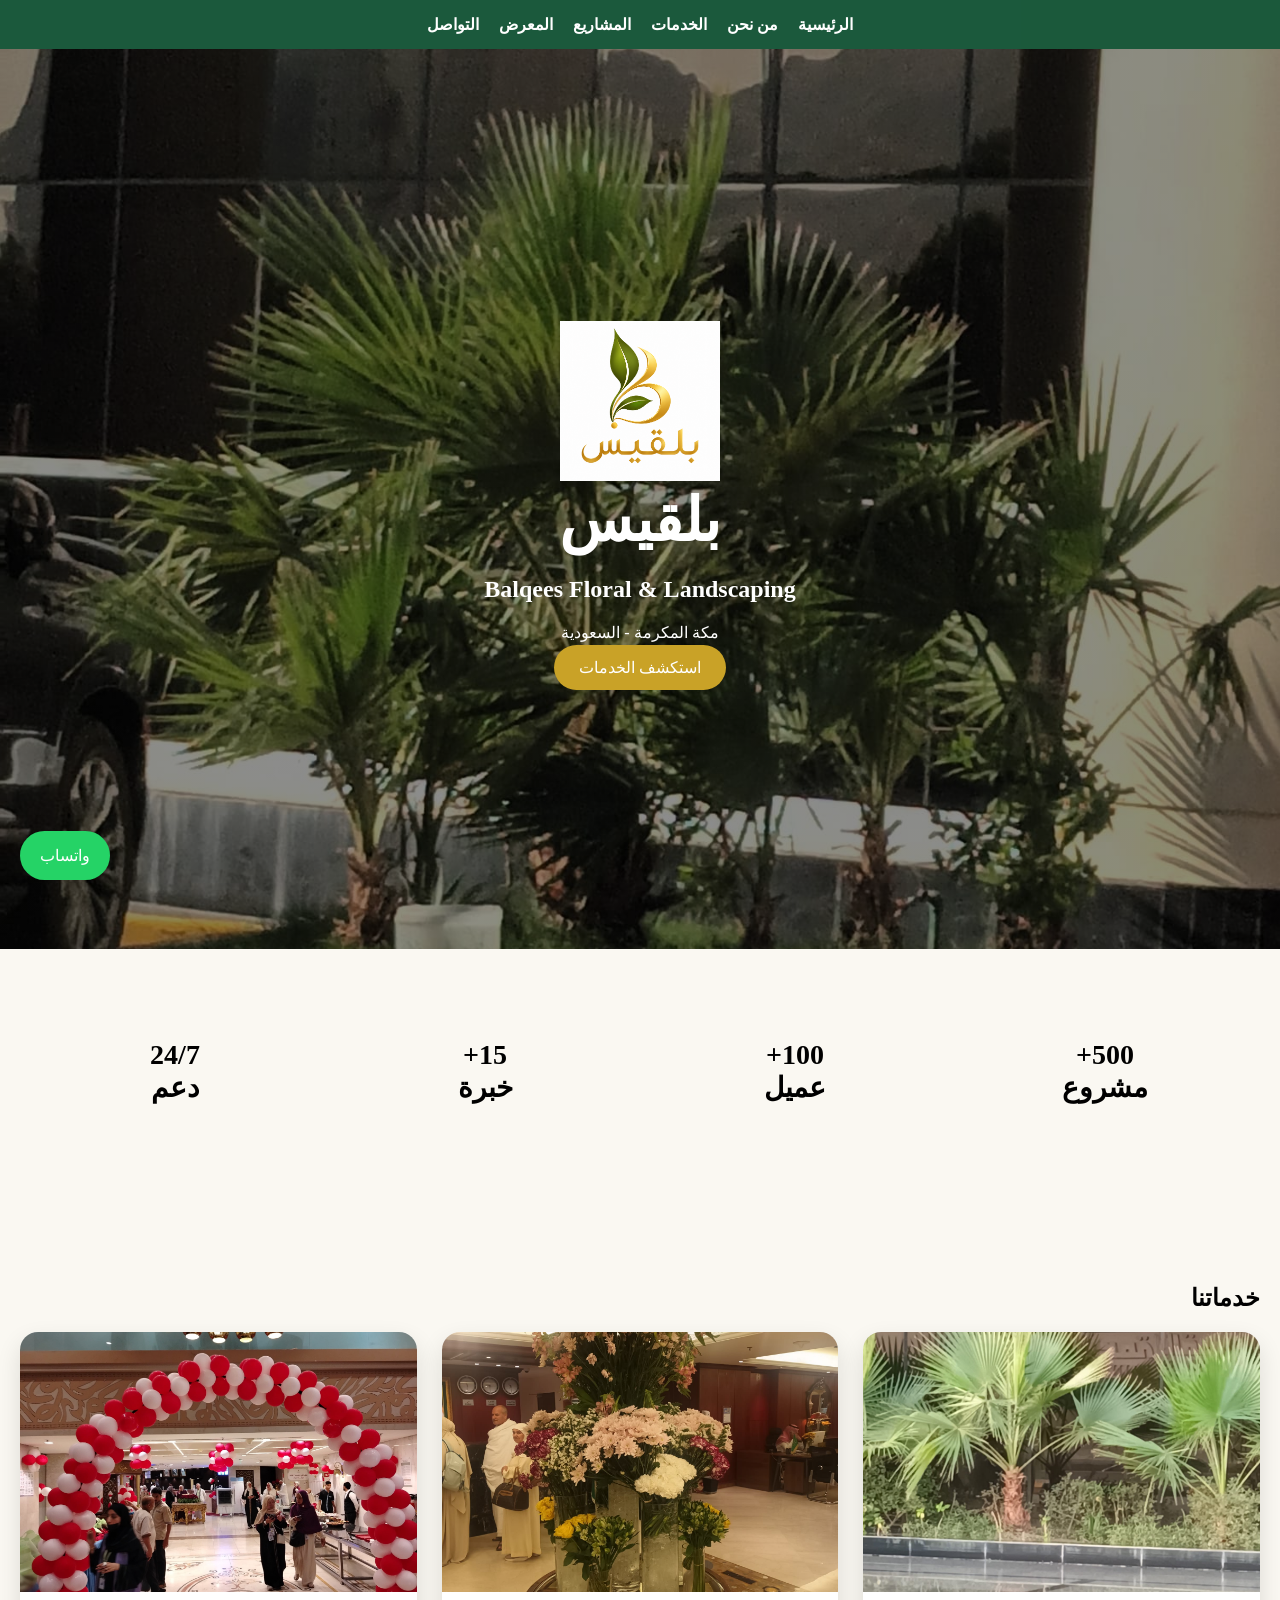
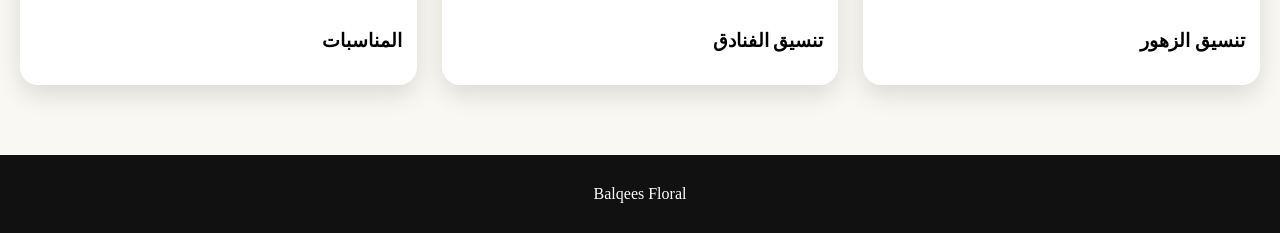
==== commit 15600a7f: "Add files via upload" ====
--- a/index.html
+++ b/index.html
@@ -1,6 +1,10 @@
-<!doctype html><html lang="ar" dir="rtl"><head>
-<meta charset="utf-8"><meta name="viewport" content="width=device-width,initial-scale=1,viewport-fit=cover">
-<meta name="theme-color" content="#304510"><meta name="description" content="بلقيس — الزهور والأشجار والحدائق والصيانة في مكة المكرمة">
-<link rel="manifest" href="manifest.json"><link rel="icon" href="assets/icon.svg"><link rel="apple-touch-icon" href="assets/icon.svg">
-<link rel="stylesheet" href="styles.css"><title>بلقيس</title></head><body data-page="home"><div id="site"></div>
-<script src="data.js"></script><script src="app.js"></script></body></html>+<!doctype html><html lang='ar'><head><meta charset='utf-8'><title>Balqees</title><link rel='stylesheet' href='style.css'></head><body><header><nav><a href='index.html'>الرئيسية</a><a href='about.html'>من نحن</a><a href='services.html'>الخدمات</a><a href='projects.html'>المشاريع</a><a href='gallery.html'>المعرض</a><a href='contact.html'>التواصل</a></nav></header>
+<section class='hero'><div><img src='logo.png' width='160'><h1>بلقيس</h1><h2>Balqees Floral & Landscaping</h2><p>مكة المكرمة - السعودية</p><a class='btn' href='services.html'>استكشف الخدمات</a></div></section>
+<section class='section'><div class='stats'><div>500+<br>مشروع</div><div>100+<br>عميل</div><div>15+<br>خبرة</div><div>24/7<br>دعم</div></div></section>
+<section class='section'><h2>خدماتنا</h2><div class='grid'>
+<div class='card'><img src='p2.jpg'><h3>تنسيق الزهور</h3></div>
+<div class='card'><img src='p3.jpg'><h3>تنسيق الفنادق</h3></div>
+<div class='card'><img src='p8.jpg'><h3>المناسبات</h3></div>
+</div></section>
+<footer>Balqees Floral</footer>
+<a class='whatsapp' href='https://wa.me/966583799559'>واتساب</a><script src='script.js'></script></body></html>
--- a/style.css
+++ b/style.css
@@ -0,0 +1,18 @@
+
+:root{--g:#0f5132;--gold:#c9a227;--bg:#faf8f2}
+*{box-sizing:border-box}body{margin:0;font-family:Tahoma;direction:rtl;background:var(--bg)}
+header{position:sticky;top:0;background:rgba(15,81,50,.95);padding:15px;z-index:10}
+nav{display:flex;gap:20px;justify-content:center}
+nav a{color:#fff;text-decoration:none;font-weight:bold}
+.hero{min-height:100vh;background:linear-gradient(rgba(0,0,0,.45),rgba(0,0,0,.45)),url('p1.jpg') center/cover;display:flex;align-items:center;justify-content:center;text-align:center;color:#fff}
+.hero h1{font-size:60px;margin:0}
+.btn{background:var(--gold);padding:14px 25px;border-radius:30px;color:#fff;text-decoration:none}
+.section{padding:70px 20px}
+.grid{display:grid;grid-template-columns:repeat(auto-fit,minmax(280px,1fr));gap:25px}
+.card{background:#fff;border-radius:18px;overflow:hidden;box-shadow:0 10px 25px rgba(0,0,0,.12)}
+.card img{width:100%;height:260px;object-fit:cover}
+.card h3,.card p{padding:15px}
+.stats{display:grid;grid-template-columns:repeat(4,1fr);text-align:center}
+.stats div{padding:20px;font-size:28px;font-weight:bold}
+footer{background:#111;color:#fff;padding:30px;text-align:center}
+.whatsapp{position:fixed;bottom:20px;left:20px;background:#25D366;color:#fff;padding:15px 20px;border-radius:50px;text-decoration:none}
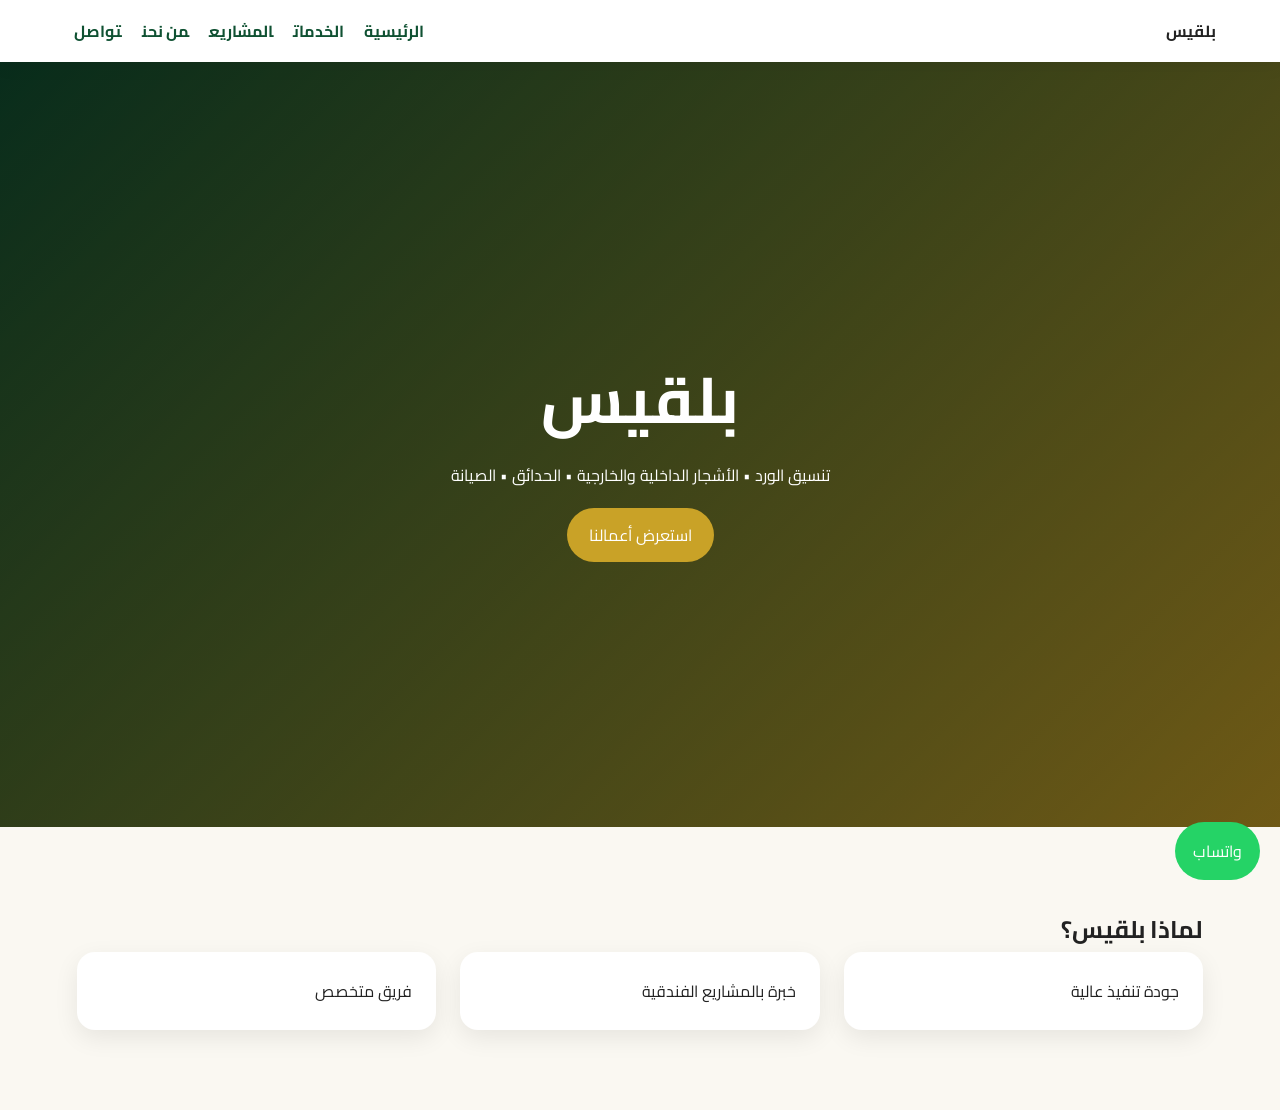
==== commit 08b6f4f1: "Add files via upload" ====
--- a/index.html
+++ b/index.html
@@ -1,10 +1,4 @@
-<!doctype html><html lang='ar'><head><meta charset='utf-8'><title>Balqees</title><link rel='stylesheet' href='style.css'></head><body><header><nav><a href='index.html'>الرئيسية</a><a href='about.html'>من نحن</a><a href='services.html'>الخدمات</a><a href='projects.html'>المشاريع</a><a href='gallery.html'>المعرض</a><a href='contact.html'>التواصل</a></nav></header>
-<section class='hero'><div><img src='logo.png' width='160'><h1>بلقيس</h1><h2>Balqees Floral & Landscaping</h2><p>مكة المكرمة - السعودية</p><a class='btn' href='services.html'>استكشف الخدمات</a></div></section>
-<section class='section'><div class='stats'><div>500+<br>مشروع</div><div>100+<br>عميل</div><div>15+<br>خبرة</div><div>24/7<br>دعم</div></div></section>
-<section class='section'><h2>خدماتنا</h2><div class='grid'>
-<div class='card'><img src='p2.jpg'><h3>تنسيق الزهور</h3></div>
-<div class='card'><img src='p3.jpg'><h3>تنسيق الفنادق</h3></div>
-<div class='card'><img src='p8.jpg'><h3>المناسبات</h3></div>
-</div></section>
-<footer>Balqees Floral</footer>
-<a class='whatsapp' href='https://wa.me/966583799559'>واتساب</a><script src='script.js'></script></body></html>+<!doctype html><html lang='ar' dir='rtl'><head><meta charset='utf-8'><meta name='viewport' content='width=device-width,initial-scale=1'><title>بلقيس</title><link href='https://fonts.googleapis.com/css2?family=Cairo:wght@400;700;800&display=swap' rel='stylesheet'><link rel='stylesheet' href='style.css'></head><body><header><strong>بلقيس</strong><nav><a href='index.html'>الرئيسية</a><a href='services.html'>الخدمات</a><a href='projects.html'>المشاريع</a><a href='about.html'>من نحن</a><a href='contact.html'>تواصل</a></nav></header>
+<section class='hero'><div><h1>بلقيس</h1><p>تنسيق الورد • الأشجار الداخلية والخارجية • الحدائق • الصيانة</p><br><a class='btn' href='projects.html'>استعرض أعمالنا</a></div></section>
+<section class='section'><h2>لماذا بلقيس؟</h2><div class='grid'><div class='card'>جودة تنفيذ عالية</div><div class='card'>خبرة بالمشاريع الفندقية</div><div class='card'>فريق متخصص</div></div></section>
+<a class='float' href='https://wa.me/966583799559'>واتساب</a></body></html>
--- a/style.css
+++ b/style.css
@@ -1,18 +1,10 @@
 
 :root{--g:#0f5132;--gold:#c9a227;--bg:#faf8f2}
-*{box-sizing:border-box}body{margin:0;font-family:Tahoma;direction:rtl;background:var(--bg)}
-header{position:sticky;top:0;background:rgba(15,81,50,.95);padding:15px;z-index:10}
-nav{display:flex;gap:20px;justify-content:center}
-nav a{color:#fff;text-decoration:none;font-weight:bold}
-.hero{min-height:100vh;background:linear-gradient(rgba(0,0,0,.45),rgba(0,0,0,.45)),url('p1.jpg') center/cover;display:flex;align-items:center;justify-content:center;text-align:center;color:#fff}
-.hero h1{font-size:60px;margin:0}
-.btn{background:var(--gold);padding:14px 25px;border-radius:30px;color:#fff;text-decoration:none}
-.section{padding:70px 20px}
-.grid{display:grid;grid-template-columns:repeat(auto-fit,minmax(280px,1fr));gap:25px}
-.card{background:#fff;border-radius:18px;overflow:hidden;box-shadow:0 10px 25px rgba(0,0,0,.12)}
-.card img{width:100%;height:260px;object-fit:cover}
-.card h3,.card p{padding:15px}
-.stats{display:grid;grid-template-columns:repeat(4,1fr);text-align:center}
-.stats div{padding:20px;font-size:28px;font-weight:bold}
-footer{background:#111;color:#fff;padding:30px;text-align:center}
-.whatsapp{position:fixed;bottom:20px;left:20px;background:#25D366;color:#fff;padding:15px 20px;border-radius:50px;text-decoration:none}
+*{margin:0;padding:0;box-sizing:border-box}body{font-family:Cairo,Arial,sans-serif;background:var(--bg);color:#222;direction:rtl}
+header{position:sticky;top:0;background:#fff;padding:16px 5%;display:flex;justify-content:space-between;box-shadow:0 2px 20px rgba(0,0,0,.08)}
+nav a{margin:0 10px;text-decoration:none;color:var(--g);font-weight:700}
+.hero{min-height:85vh;background:linear-gradient(rgba(0,0,0,.45),rgba(0,0,0,.45)),linear-gradient(135deg,#0f5132,#c9a227);display:flex;align-items:center;justify-content:center;text-align:center;color:#fff}
+.hero h1{font-size:64px}.section{padding:80px 6%}.grid{display:grid;grid-template-columns:repeat(auto-fit,minmax(260px,1fr));gap:24px}
+.card{background:#fff;border-radius:18px;padding:24px;box-shadow:0 8px 25px rgba(0,0,0,.08)}
+footer{background:#111;color:#fff;padding:40px;text-align:center}.btn{background:var(--gold);padding:12px 22px;border-radius:999px;color:#fff;text-decoration:none}
+.float{position:fixed;bottom:20px;right:20px;background:#25D366;color:#fff;padding:14px 18px;border-radius:999px;text-decoration:none}
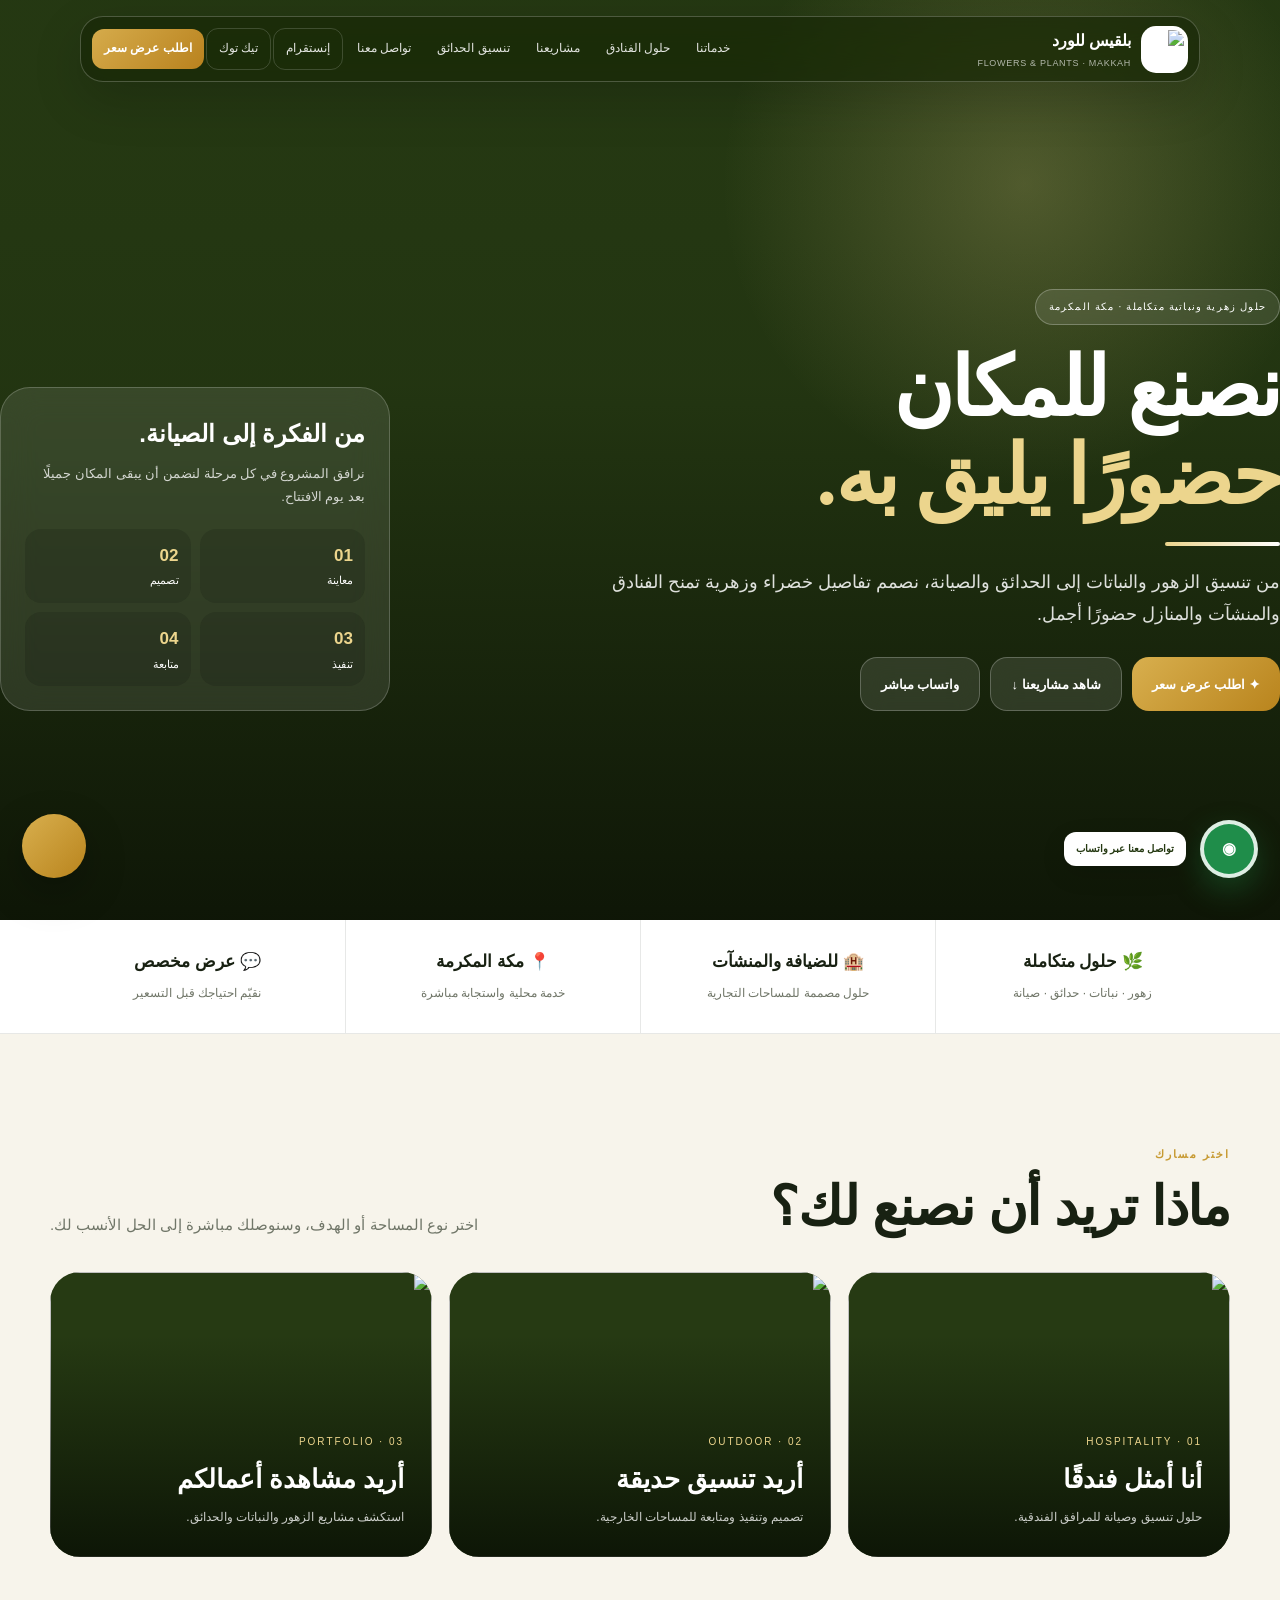
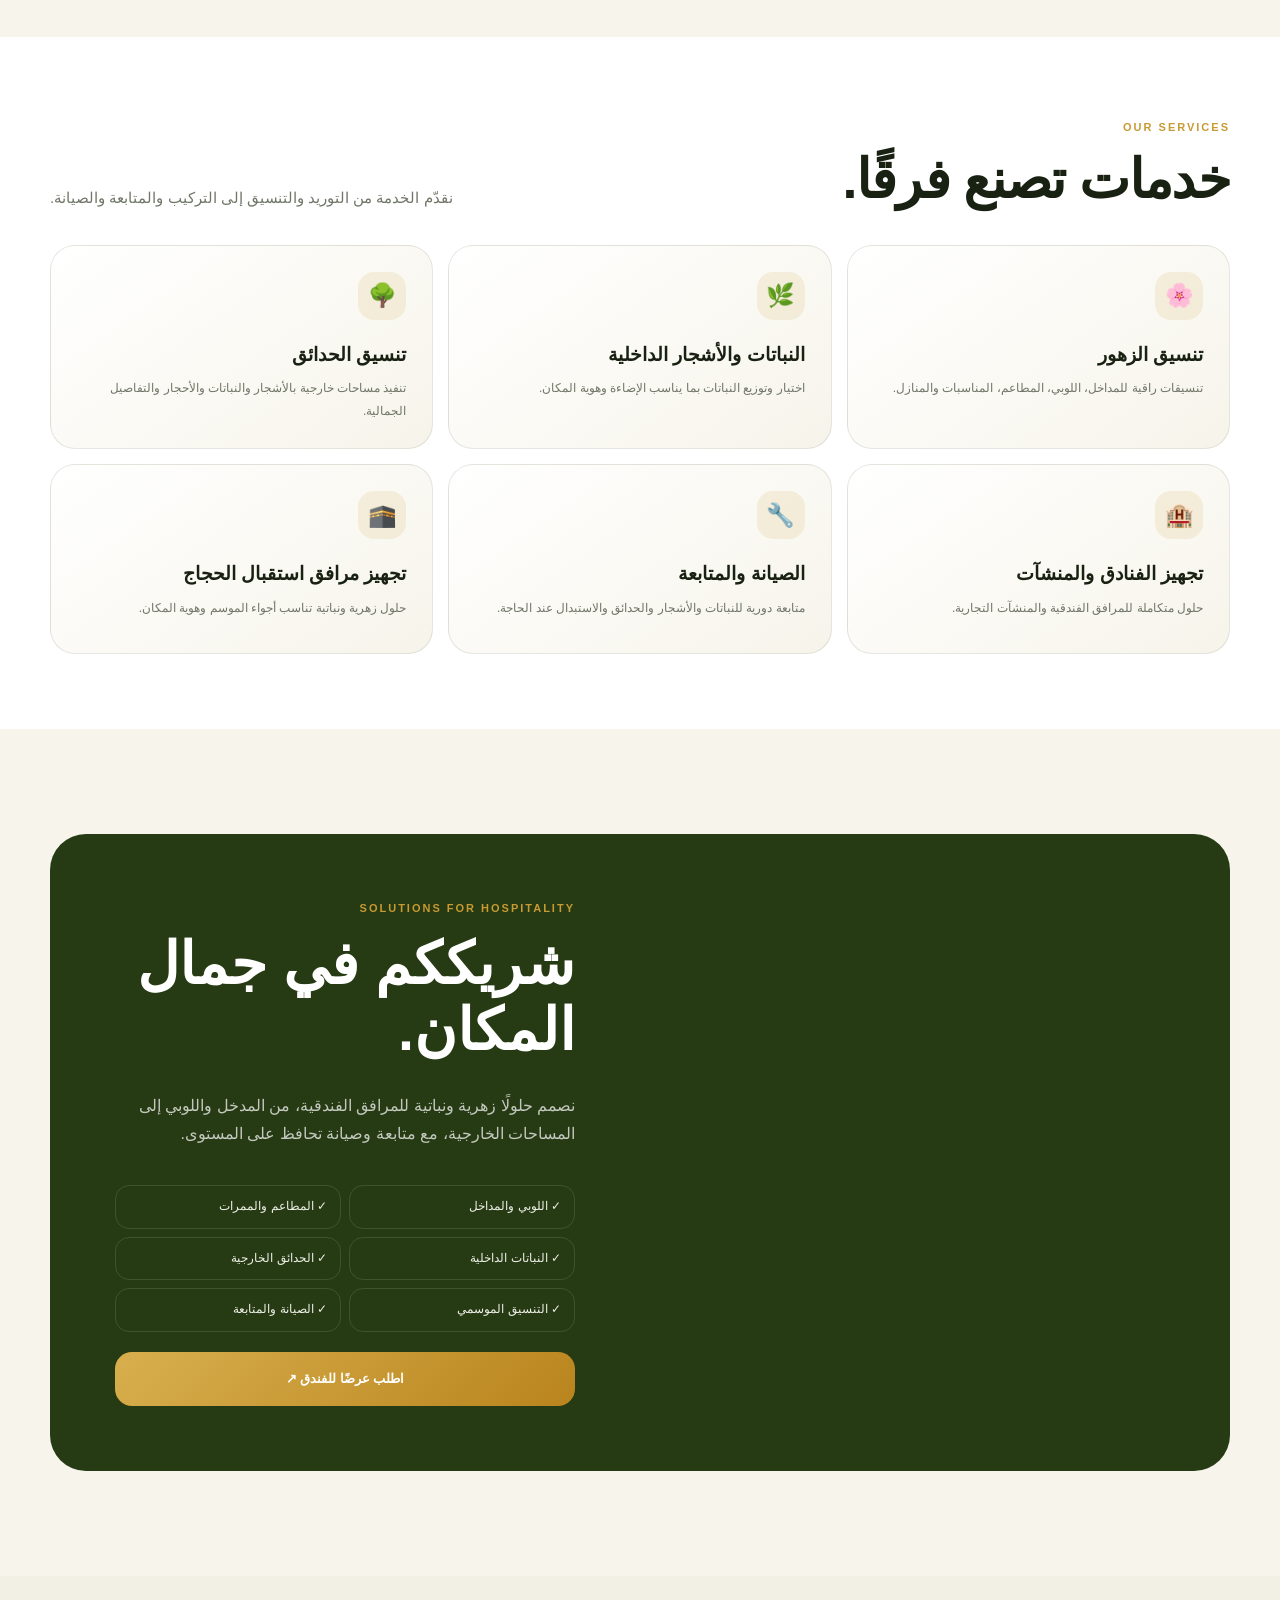
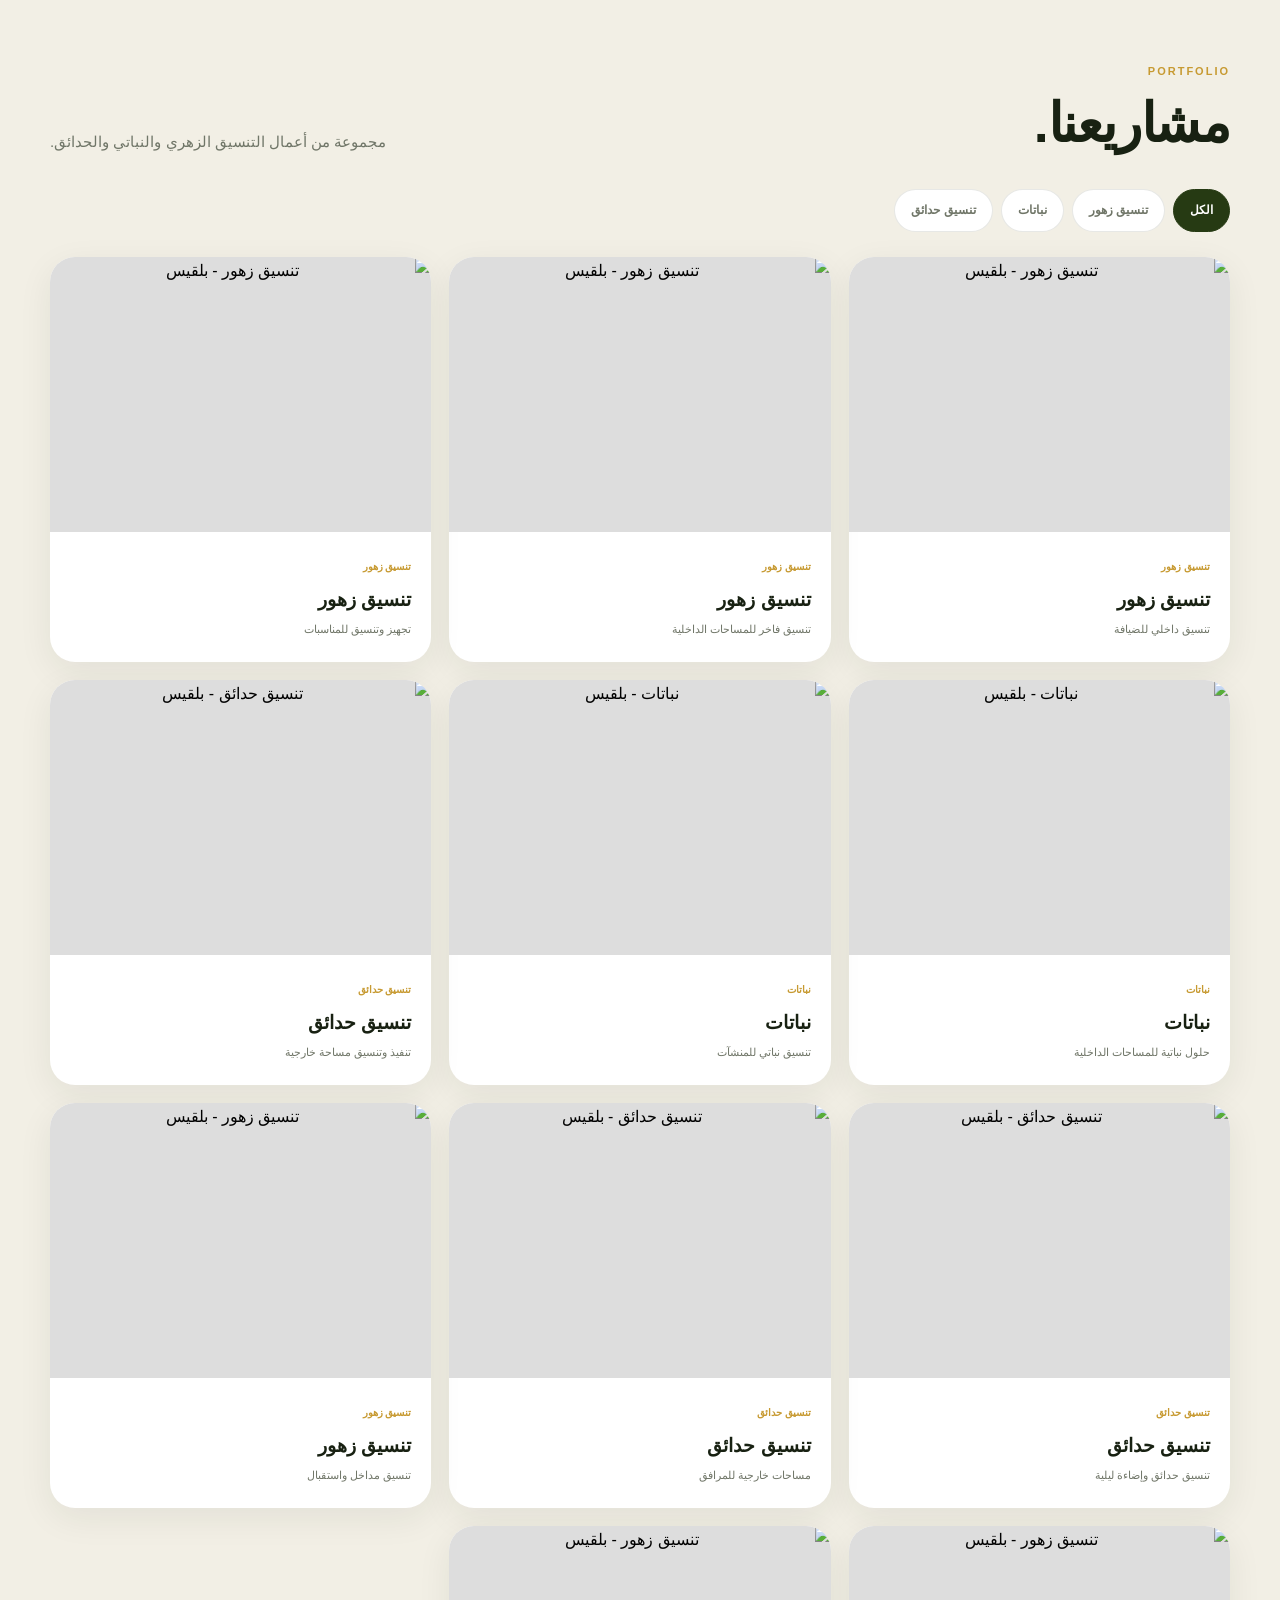
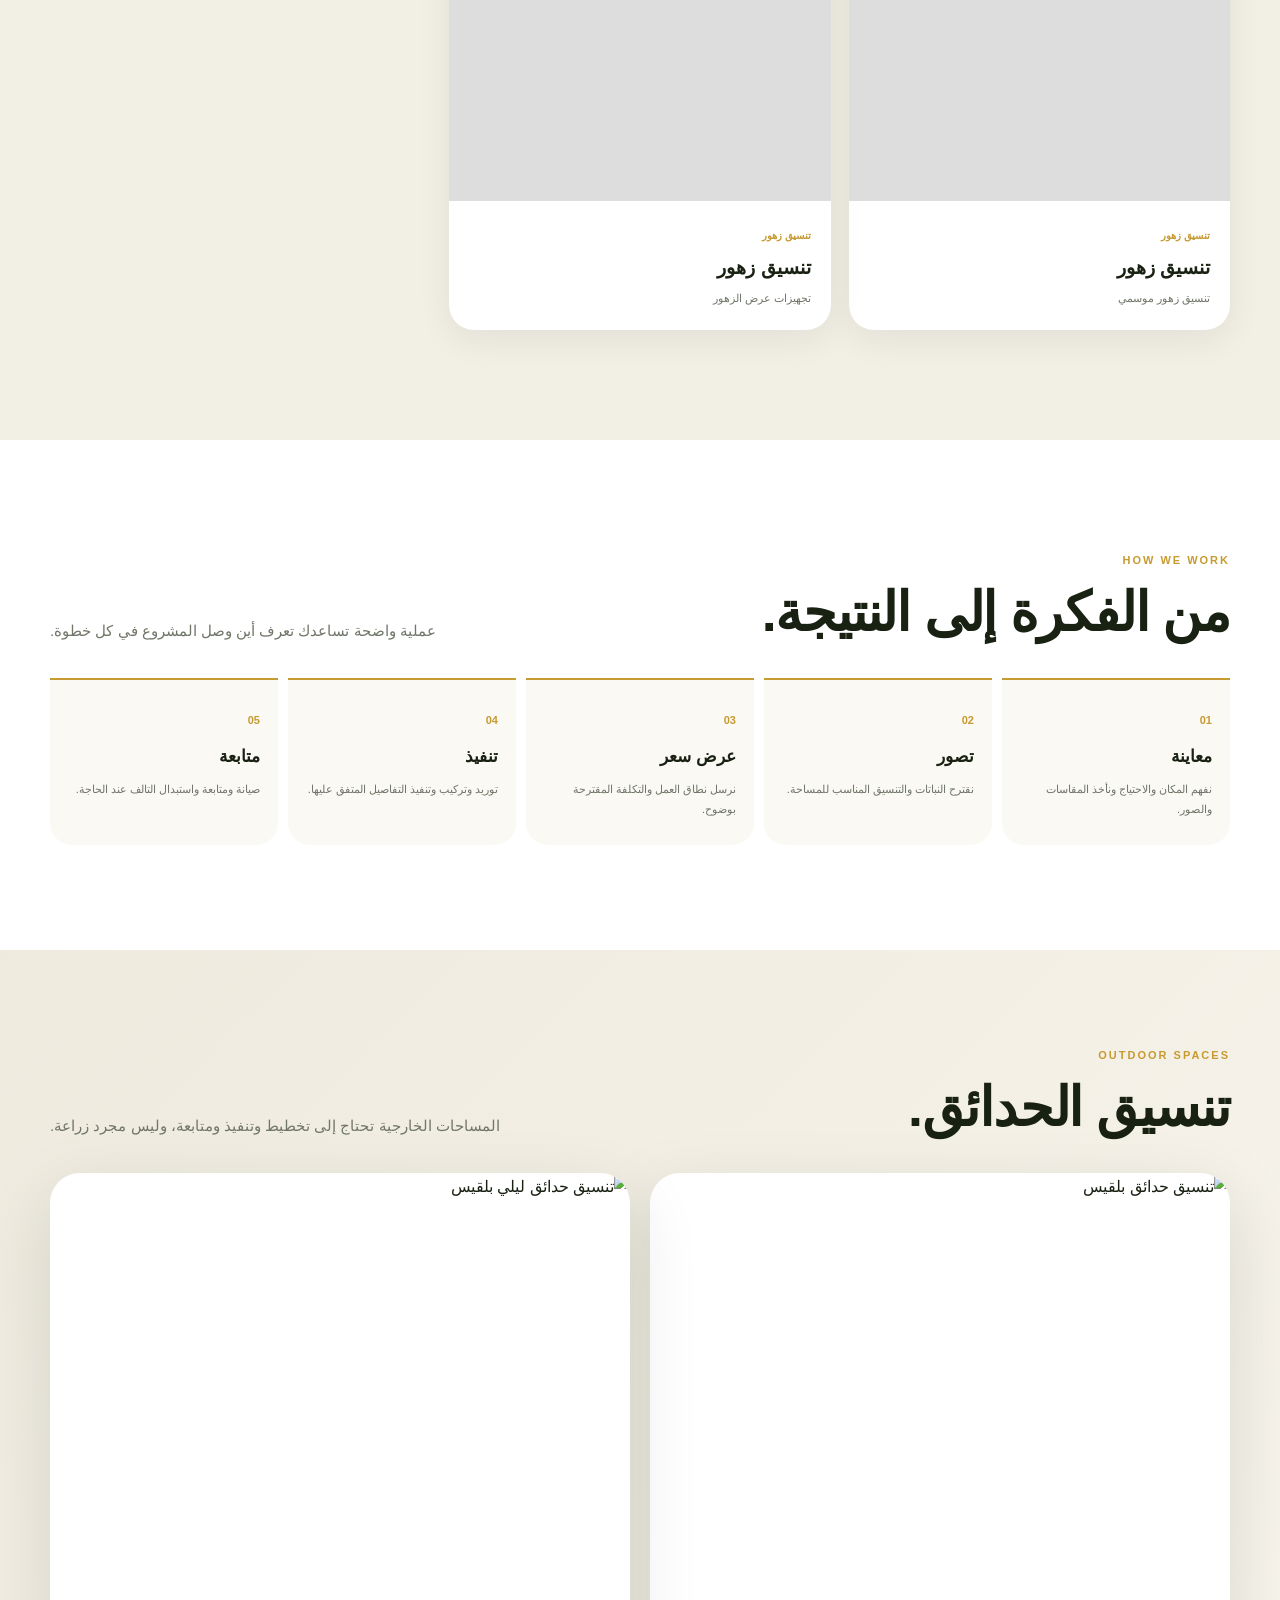
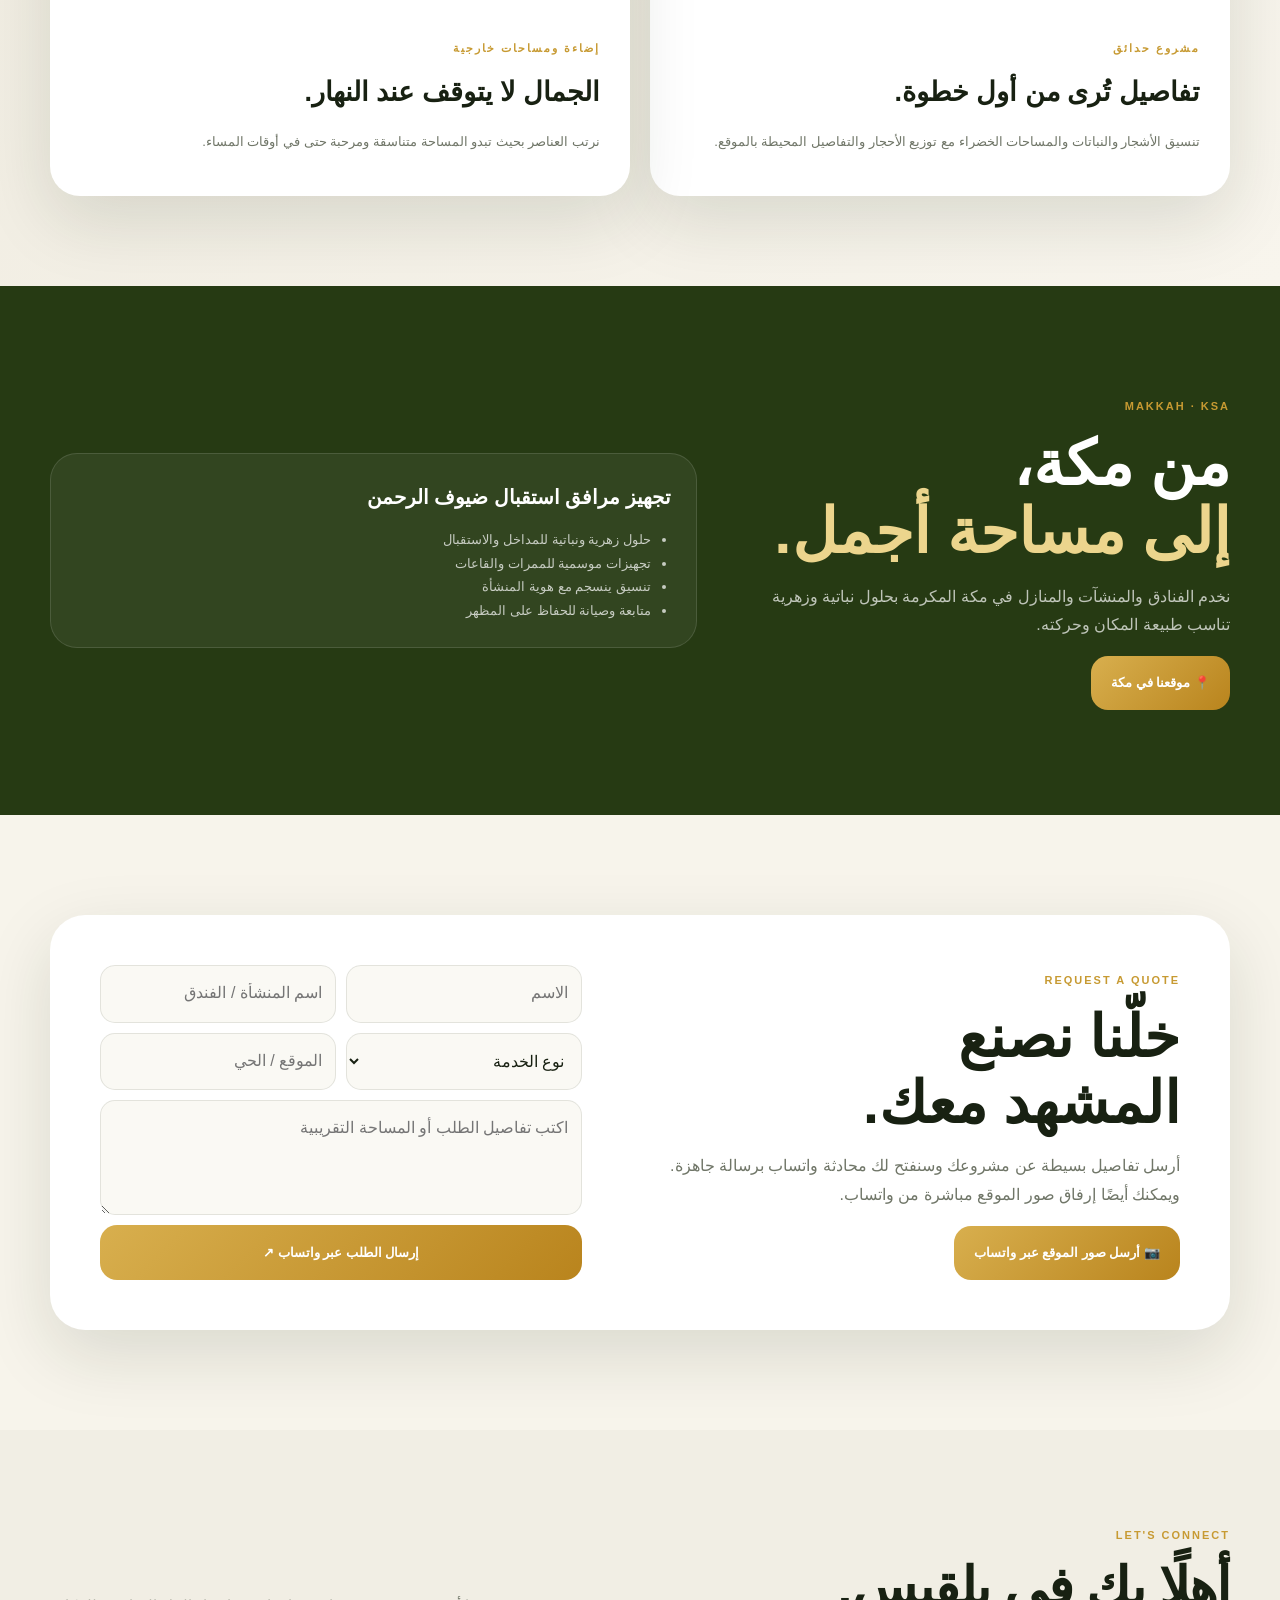
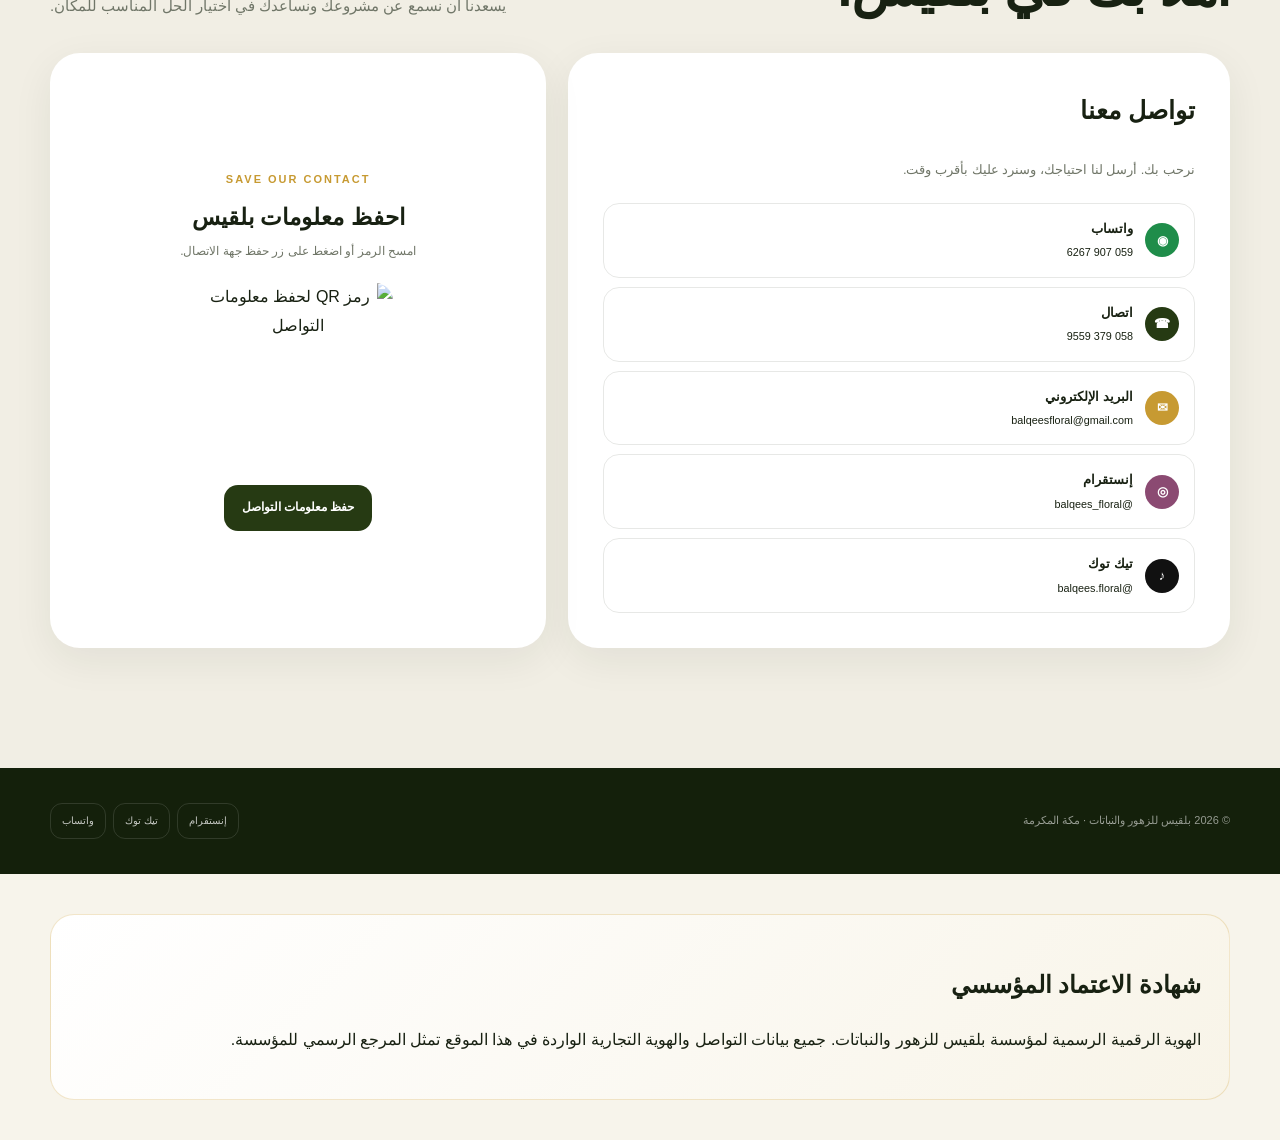
==== commit 9065dd0f: "Add files via upload" ====
--- a/index.html
+++ b/index.html
@@ -1,4 +1,274 @@
-<!doctype html><html lang='ar' dir='rtl'><head><meta charset='utf-8'><meta name='viewport' content='width=device-width,initial-scale=1'><title>بلقيس</title><link href='https://fonts.googleapis.com/css2?family=Cairo:wght@400;700;800&display=swap' rel='stylesheet'><link rel='stylesheet' href='style.css'></head><body><header><strong>بلقيس</strong><nav><a href='index.html'>الرئيسية</a><a href='services.html'>الخدمات</a><a href='projects.html'>المشاريع</a><a href='about.html'>من نحن</a><a href='contact.html'>تواصل</a></nav></header>
-<section class='hero'><div><h1>بلقيس</h1><p>تنسيق الورد • الأشجار الداخلية والخارجية • الحدائق • الصيانة</p><br><a class='btn' href='projects.html'>استعرض أعمالنا</a></div></section>
-<section class='section'><h2>لماذا بلقيس؟</h2><div class='grid'><div class='card'>جودة تنفيذ عالية</div><div class='card'>خبرة بالمشاريع الفندقية</div><div class='card'>فريق متخصص</div></div></section>
-<a class='float' href='https://wa.me/966583799559'>واتساب</a></body></html>+<!doctype html>
+<html lang="ar" dir="rtl">
+<head>
+<meta charset="utf-8">
+<meta name="viewport" content="width=device-width,initial-scale=1,viewport-fit=cover">
+<base href="/balqees-floral/">
+<meta name="theme-color" content="#1f3013">
+<meta name="description" content="بلقيس للزهور والنباتات — حلول زهرية ونباتية متكاملة للفنادق والمنشآت والحدائق في مكة المكرمة.">
+<meta name="robots" content="index,follow">
+<title>بلقيس للزهور والنباتات | مكة المكرمة</title>
+<style>
+:root{--g:#263a13;--g2:#3f581e;--gold:#c79a32;--gold2:#ecd58d;--cream:#f7f4eb;--ink:#182112;--muted:#707668;--white:#fff;--line:rgba(24,33,18,.10);--shadow:0 24px 70px rgba(27,38,15,.13);--radius:28px}
+*{box-sizing:border-box}html{scroll-behavior:smooth;scroll-padding-top:90px}body{margin:0;background:var(--cream);color:var(--ink);font-family:-apple-system,BlinkMacSystemFont,"SF Pro Display","Segoe UI",Tahoma,Arial,sans-serif;line-height:1.8;overflow-x:hidden}a{color:inherit;text-decoration:none}button,input,textarea,select{font:inherit}button{cursor:pointer;border:0}img{max-width:100%;display:block}.wrap{width:min(1180px,calc(100% - 34px));margin:auto}.serif{font-family:Georgia,"Times New Roman",serif}.eyebrow{font-size:11px;letter-spacing:2px;color:var(--gold);font-weight:900;text-transform:uppercase}.section-head{display:flex;justify-content:space-between;gap:25px;align-items:end;margin-bottom:34px}.section-head h2{font-size:clamp(31px,4.2vw,55px);line-height:1.15;margin:8px 0 0;letter-spacing:-1.2px}.section-head p{max-width:510px;color:var(--muted);margin:0;font-size:15px}
+/* NAV */
+.nav{position:fixed;z-index:50;top:16px;left:50%;transform:translateX(-50%);width:min(1120px,calc(100% - 28px));height:66px;padding:8px 11px;border:1px solid rgba(255,255,255,.22);background:rgba(25,39,11,.72);backdrop-filter:blur(22px) saturate(145%);-webkit-backdrop-filter:blur(22px) saturate(145%);border-radius:23px;color:#fff;display:flex;align-items:center;justify-content:space-between;box-shadow:0 18px 50px rgba(0,0,0,.16)}.brand{display:flex;align-items:center;gap:10px;min-width:180px}.brand img{width:47px;height:47px;object-fit:contain;background:#fff;border-radius:15px;padding:4px}.brand b{font-size:16px}.brand small{display:block;font-size:9px;opacity:.65;letter-spacing:.7px}.navlinks{display:flex;gap:2px;align-items:center}.navlinks a{padding:9px 12px;border-radius:12px;font-size:12px;color:rgba(255,255,255,.88);transition:.2s}.navlinks a:hover{background:rgba(255,255,255,.1)}.social-pill{border:1px solid rgba(255,255,255,.16)}.nav-cta{background:linear-gradient(135deg,#d5ab4b,#b9821e)!important;color:#fff!important;font-weight:900}.menu{display:none;background:transparent;color:#fff;font-size:25px;padding:5px}
+/* HERO */
+.hero{min-height:920px;position:relative;display:flex;align-items:end;color:#fff;overflow:hidden;background:#263a13}.hero-bg{position:absolute;inset:0;background-image:linear-gradient(180deg,rgba(11,17,5,.05) 18%,rgba(11,17,5,.12) 42%,rgba(11,17,5,.88) 100%),url("0D840E249CF9922B.jpeg");background-size:cover;background-position:center 42%;transform:scale(1.015)}.hero:after{content:"";position:absolute;inset:0;background:radial-gradient(circle at 80% 20%,rgba(236,213,141,.22),transparent 24%)}.hero-inner{position:relative;z-index:2;width:100%;padding:150px 0 70px}.hero-grid{display:grid;grid-template-columns:1.15fr .85fr;gap:55px;align-items:end}.hero-copy{max-width:750px}.badge{display:inline-flex;padding:8px 13px;border-radius:99px;border:1px solid rgba(255,255,255,.25);background:rgba(255,255,255,.1);backdrop-filter:blur(10px);font-size:10px;letter-spacing:1.2px}.hero h1{font-size:clamp(45px,7vw,82px);line-height:1.08;letter-spacing:-2.5px;margin:19px 0 14px}.hero-copy>p{font-size:18px;color:rgba(255,255,255,.86);max-width:720px;margin:0}.gold-line{width:115px;height:4px;border-radius:99px;background:linear-gradient(90deg,var(--gold2),#fff);margin:20px 0}.actions{display:flex;flex-wrap:wrap;gap:10px;margin-top:27px}.btn{min-height:54px;padding:0 20px;border-radius:17px;display:inline-flex;align-items:center;justify-content:center;gap:9px;font-weight:900;font-size:13px;transition:.22s transform,.22s box-shadow}.btn:hover{transform:translateY(-2px);box-shadow:0 15px 30px rgba(0,0,0,.15)}.gold{background:linear-gradient(135deg,#d8af4e,#b9841d);color:#fff}.glass{background:rgba(255,255,255,.11);color:#fff;border:1px solid rgba(255,255,255,.23);backdrop-filter:blur(13px)}.hero-note{border:1px solid rgba(255,255,255,.2);background:rgba(255,255,255,.10);backdrop-filter:blur(18px);padding:24px;border-radius:30px;max-width:390px;margin-right:auto}.hero-note strong{font-size:24px;display:block;margin-bottom:7px}.hero-note p{margin:0;color:rgba(255,255,255,.78);font-size:13px}.hero-note .mini{display:grid;grid-template-columns:1fr 1fr;gap:9px;margin-top:20px}.hero-note .mini div{padding:12px;border-radius:16px;background:rgba(0,0,0,.13);font-size:11px}.hero-note .mini b{display:block;color:var(--gold2);font-size:17px}
+/* TRUST */
+.trust{background:#fff;border-bottom:1px solid var(--line)}.trust-row{display:grid;grid-template-columns:repeat(4,1fr);gap:0}.trust-item{padding:27px 22px;border-left:1px solid var(--line);text-align:center}.trust-item:last-child{border-left:0}.trust-item b{display:block;font-size:17px}.trust-item span{color:var(--muted);font-size:12px}
+/* PATHS */
+.paths{padding:105px 0 80px}.path-grid{display:grid;grid-template-columns:repeat(3,1fr);gap:17px}.path{position:relative;min-height:285px;border-radius:30px;overflow:hidden;padding:28px;display:flex;flex-direction:column;justify-content:end;color:#fff;background:#263a13;isolation:isolate}.path:before{content:"";position:absolute;inset:0;background:linear-gradient(180deg,transparent 22%,rgba(9,16,4,.86));z-index:-1}.path img{position:absolute;inset:0;width:100%;height:100%;object-fit:cover;z-index:-2;transition:.6s transform}.path:hover img{transform:scale(1.06)}.path .num{font-size:10px;letter-spacing:2px;color:var(--gold2);margin-bottom:5px}.path h3{font-size:26px;margin:0 0 5px}.path p{margin:0;color:rgba(255,255,255,.78);font-size:12px}
+/* SERVICES */
+.services{padding:75px 0;background:#fff}.service-grid{display:grid;grid-template-columns:repeat(3,1fr);gap:15px}.service{padding:26px;border:1px solid var(--line);border-radius:25px;background:linear-gradient(145deg,#fff,#f6f4ea);min-height:190px;transition:.25s}.service:hover{transform:translateY(-5px);box-shadow:var(--shadow)}.icon{width:48px;height:48px;border-radius:16px;display:grid;place-items:center;background:rgba(199,154,50,.13);color:var(--gold);font-size:23px;margin-bottom:18px}.service h3{margin:0 0 5px;font-size:19px}.service p{margin:0;color:var(--muted);font-size:12px;line-height:1.9}
+/* HOSPITALITY */
+.hospitality{padding:105px 0}.hospitality-box{border-radius:36px;overflow:hidden;background:var(--g);color:#fff;display:grid;grid-template-columns:1fr 1fr;min-height:560px}.hospitality-photo{background:url("581E236C2A853122.jpeg") center/cover;min-height:450px}.hospitality-copy{padding:65px;display:flex;flex-direction:column;justify-content:center}.hospitality-copy h2{font-size:clamp(35px,4.5vw,58px);line-height:1.15;margin:12px 0}.hospitality-copy p{color:rgba(255,255,255,.72);max-width:500px}.checklist{display:grid;grid-template-columns:1fr 1fr;gap:8px;margin:20px 0}.check{padding:10px 13px;border:1px solid rgba(255,255,255,.12);border-radius:14px;font-size:12px;color:#eef0e8}
+/* PROJECTS */
+.projects{padding:80px 0 110px;background:#f2efe5}.filters{display:flex;flex-wrap:wrap;gap:8px;margin-bottom:25px}.filter{background:#fff;border:1px solid var(--line);padding:10px 16px;border-radius:99px;color:var(--muted);font-size:12px;font-weight:800}.filter.active,.filter:hover{background:var(--g);color:#fff;border-color:var(--g)}.project-grid{display:grid;grid-template-columns:repeat(3,1fr);gap:18px}.project{background:#fff;border-radius:25px;overflow:hidden;box-shadow:0 10px 35px rgba(35,43,22,.07)}.project-img{width:100%;height:275px;padding:0;position:relative;overflow:hidden;background:#ddd}.project-img img{width:100%;height:100%;object-fit:cover;transition:.45s transform}.project:hover .project-img img{transform:scale(1.045)}.project-overlay{position:absolute;inset:auto 13px 13px auto;padding:8px 12px;border-radius:12px;background:rgba(20,28,12,.72);backdrop-filter:blur(10px);color:#fff;font-size:10px;opacity:0;transform:translateY(7px);transition:.25s}.project:hover .project-overlay{opacity:1;transform:none}.project-meta{padding:19px 20px 22px}.project-meta span{font-size:10px;color:var(--gold);font-weight:900}.project-meta h3{margin:3px 0 3px;font-size:19px}.project-meta p{margin:0;color:var(--muted);font-size:11px}
+/* PROCESS */
+.process{padding:105px 0;background:#fff}.process-grid{display:grid;grid-template-columns:repeat(5,1fr);gap:10px}.step{position:relative;padding:25px 18px;border-top:2px solid var(--gold);background:#faf9f4;border-radius:0 0 22px 22px}.step b{font-size:11px;color:var(--gold)}.step h3{font-size:17px;margin:8px 0}.step p{font-size:11px;color:var(--muted);margin:0}
+/* BEFORE AFTER */
+.before{padding:90px 0;background:linear-gradient(135deg,#eeeade,#f8f5ed)}.ba{display:grid;grid-template-columns:1fr 1fr;gap:20px;align-items:center}.ba-card{border-radius:30px;overflow:hidden;background:#fff;box-shadow:var(--shadow)}.ba-card img{width:100%;height:430px;object-fit:cover}.ba-copy{padding:30px}.ba-copy h3{font-size:27px;margin:7px 0}.ba-copy p{color:var(--muted);font-size:13px}
+/* MAKKAH */
+.makkah{padding:105px 0;background:var(--g);color:#fff}.makkah-grid{display:grid;grid-template-columns:.85fr 1.15fr;gap:55px;align-items:center}.makkah h2{font-size:clamp(35px,5vw,62px);line-height:1.1;margin:10px 0}.makkah p{color:rgba(255,255,255,.7);max-width:560px}.makkah-card{border:1px solid rgba(255,255,255,.12);padding:25px;border-radius:27px;background:rgba(255,255,255,.06)}.makkah-card b{font-size:20px}.makkah-card ul{padding:0 20px;margin-bottom:0;color:rgba(255,255,255,.72);font-size:13px}
+/* QUOTE */
+.quote{padding:100px 0}.quote-box{display:grid;grid-template-columns:1fr .85fr;gap:30px;padding:50px;border-radius:35px;background:#fff;box-shadow:var(--shadow)}.quote-box h2{font-size:clamp(34px,4.5vw,58px);line-height:1.15;margin:10px 0}.quote-form{display:grid;grid-template-columns:1fr 1fr;gap:10px}.quote-form input,.quote-form select,.quote-form textarea{width:100%;border:1px solid var(--line);background:#faf9f4;border-radius:15px;padding:13px;outline:0;color:var(--ink)}.quote-form textarea{grid-column:1/-1;min-height:115px;resize:vertical}.full{grid-column:1/-1}
+/* CONTACT */
+.contact{padding:90px 0 120px;background:#f1eee4}.contact-grid{display:grid;grid-template-columns:1fr .75fr;gap:22px;align-items:stretch}.contact-card{background:#fff;border-radius:30px;padding:35px;box-shadow:0 12px 40px rgba(35,43,22,.07)}.contact-links{display:grid;gap:9px;margin-top:22px}.contact-link{display:flex;align-items:center;gap:12px;padding:13px 15px;border:1px solid var(--line);border-radius:16px;font-size:13px}.wa-icon{width:34px;height:34px;border-radius:50%;display:grid;place-items:center;background:#1f8d4a;color:#fff;font-weight:900;flex:none}.save-card{text-align:center;display:flex;flex-direction:column;align-items:center;justify-content:center}.save-card img{width:min(190px,60%);aspect-ratio:1;object-fit:contain;border-radius:18px;margin:5px auto 12px}.save-card p{font-size:12px;color:var(--muted);margin:0 0 16px}.save-btn{background:var(--g);color:#fff;padding:12px 18px;border-radius:14px;font-weight:900;font-size:12px}
+footer{background:#14200b;color:#fff;padding:35px 0}.footer-row{display:flex;justify-content:space-between;gap:20px;align-items:center}footer p{margin:0;color:rgba(255,255,255,.55);font-size:11px}.footer-social{display:flex;gap:7px}.footer-social a{padding:8px 11px;border:1px solid rgba(255,255,255,.12);border-radius:12px;font-size:10px;color:rgba(255,255,255,.75)}
+/* floating */
+.float-wa{position:fixed;z-index:60;bottom:22px;right:22px;width:58px;height:58px;border-radius:50%;background:#1f8d4a;color:#fff;display:grid;place-items:center;box-shadow:0 12px 30px rgba(31,141,74,.34);font-weight:900;border:4px solid rgba(255,255,255,.85)}.float-wa span{position:absolute;right:68px;white-space:nowrap;background:#fff;color:var(--g);padding:8px 12px;border-radius:12px;font-size:10px;font-weight:900;box-shadow:0 8px 25px rgba(0,0,0,.12)}.mobile-nav{display:none}
+/* modal */
+.modal{position:fixed;inset:0;z-index:100;background:rgba(10,15,7,.84);backdrop-filter:blur(12px);display:none;place-items:center;padding:25px}.modal.open{display:grid}.modal-inner{max-width:1000px;width:100%;max-height:90vh;position:relative}.modal img{max-height:82vh;width:100%;object-fit:contain;border-radius:22px}.close{position:absolute;top:-12px;left:-12px;width:42px;height:42px;border-radius:50%;background:#fff;color:var(--g);font-size:24px}
+.reveal{opacity:0;transform:translateY(18px);transition:.65s ease}.reveal.visible{opacity:1;transform:none}
+@media(max-width:900px){.navlinks{display:none}.menu{display:block}.brand{min-width:0}.hero{min-height:800px}.hero-grid,.hospitality-box,.makkah-grid,.quote-box,.contact-grid,.ba{grid-template-columns:1fr}.hero-note{margin:20px 0 0;max-width:none}.trust-row{grid-template-columns:repeat(2,1fr)}.trust-item:nth-child(2){border-left:0}.trust-item:nth-child(3),.trust-item:nth-child(4){border-top:1px solid var(--line)}.path-grid,.service-grid{grid-template-columns:1fr 1fr}.project-grid{grid-template-columns:1fr 1fr}.process-grid{grid-template-columns:1fr 1fr 1fr}.hospitality-photo{min-height:360px}.quote-box{padding:32px}}
+@media(max-width:600px){html{scroll-padding-top:78px}.wrap{width:min(100% - 22px,560px)}.nav{top:8px;height:58px;width:calc(100% - 16px);border-radius:19px}.brand img{width:42px;height:42px;border-radius:13px}.brand b{font-size:14px}.brand small{display:none}.hero{min-height:780px}.hero-bg{background-position:center 48%}.hero-inner{padding:105px 0 38px}.hero-grid{gap:15px}.hero h1{font-size:43px;letter-spacing:-1.5px}.hero-copy>p{font-size:14px;line-height:1.95}.hero-note{padding:18px;border-radius:23px}.hero-note strong{font-size:19px}.hero-note .mini{margin-top:12px}.actions .btn{flex:1;min-width:145px}.trust-item{padding:18px 10px}.trust-item b{font-size:14px}.paths,.services,.hospitality,.projects,.process,.before,.makkah,.quote,.contact{padding:68px 0}.section-head{display:block;margin-bottom:23px}.section-head p{margin-top:12px;font-size:12px}.path-grid,.service-grid,.project-grid,.process-grid{grid-template-columns:1fr}.path{min-height:240px}.service{min-height:0}.hospitality-copy{padding:31px 24px}.hospitality-copy h2{font-size:37px}.checklist{grid-template-columns:1fr}.project-img{height:260px}.ba-card img{height:320px}.quote-form{grid-template-columns:1fr}.quote-form textarea,.full{grid-column:auto}.quote-box{padding:24px;border-radius:27px}.contact-card{padding:25px}.save-card img{width:170px}.footer-row{display:block;text-align:center}.footer-social{justify-content:center;margin-top:16px}.float-wa{right:15px;bottom:83px;width:55px;height:55px}.float-wa span{display:none}.mobile-nav{position:fixed;display:grid;grid-template-columns:repeat(4,1fr);bottom:0;left:0;right:0;z-index:55;height:64px;background:rgba(255,255,255,.94);backdrop-filter:blur(18px);border-top:1px solid var(--line);padding-bottom:env(safe-area-inset-bottom)}.mobile-nav a{display:grid;place-items:center;align-content:center;font-size:9px;color:var(--muted);gap:2px}.mobile-nav a b{font-size:18px;color:var(--g)}}
+@media(min-width:1400px){.wrap{width:1240px}.hero{min-height:960px}.hero-inner{padding-bottom:90px}}
+@media(prefers-reduced-motion:reduce){*{scroll-behavior:auto!important;transition:none!important}.reveal{opacity:1;transform:none}}
+
+.cert-float{position:fixed;left:22px;bottom:22px;width:64px;height:64px;border-radius:50%;display:flex;align-items:center;justify-content:center;background:linear-gradient(135deg,#d8af4e,#b9841d);color:#fff;box-shadow:0 15px 40px rgba(0,0,0,.25);z-index:9999;font-size:28px}
+.cert-card{margin:40px auto;padding:28px;border:1px solid rgba(201,154,50,.25);border-radius:24px;background:linear-gradient(135deg,#fff,#f8f4e8)}
+</style>
+</head>
+<body>
+<header class="nav">
+<a class="brand" href="#home"><img src="882339CAC55F2625.png" alt="شعار بلقيس"><span><b>بلقيس للورد</b><small>FLOWERS & PLANTS · MAKKAH</small></span></a>
+<nav class="navlinks">
+<a href="#services">خدماتنا</a><a href="#hospitality">حلول الفنادق</a><a href="#projects">مشاريعنا</a><a href="#gardens">تنسيق الحدائق</a><a href="#contact">تواصل معنا</a>
+<a class="social-pill" href="https://instagram.com/balqees_floral" target="_blank" rel="noopener">إنستقرام</a>
+<a class="social-pill" href="https://tiktok.com/@balqees.floral" target="_blank" rel="noopener">تيك توك</a>
+<a class="nav-cta" href="#quote">اطلب عرض سعر</a>
+</nav>
+<button class="menu" id="menuBtn" aria-label="فتح القائمة">☰</button>
+</header>
+
+<main>
+<section class="hero" id="home">
+<div class="hero-bg"></div><div class="hero-inner wrap">
+<div class="hero-grid">
+<div class="hero-copy">
+<span class="badge">حلول زهرية ونباتية متكاملة · مكة المكرمة</span>
+<h1>نصنع للمكان<br><span class="serif" style="color:var(--gold2)">حضورًا يليق به.</span></h1>
+<div class="gold-line"></div>
+<p>من تنسيق الزهور والنباتات إلى الحدائق والصيانة، نصمم تفاصيل خضراء وزهرية تمنح الفنادق والمنشآت والمنازل حضورًا أجمل.</p>
+<div class="actions"><a class="btn gold" href="#quote">✦ اطلب عرض سعر</a><a class="btn glass" href="#projects">شاهد مشاريعنا ↓</a><a class="btn glass" href="https://wa.me/966599076267?text=السلام%20عليكم،%20أرغب%20في%20الاستفسار%20عن%20خدمات%20بلقيس." target="_blank">واتساب مباشر</a></div>
+</div>
+<aside class="hero-note"><strong>من الفكرة إلى الصيانة.</strong><p>نرافق المشروع في كل مرحلة لنضمن أن يبقى المكان جميلًا بعد يوم الافتتاح.</p><div class="mini"><div><b>01</b>معاينة</div><div><b>02</b>تصميم</div><div><b>03</b>تنفيذ</div><div><b>04</b>متابعة</div></div></aside>
+</div></div>
+</section>
+
+<section class="trust"><div class="wrap trust-row">
+<div class="trust-item"><b>🌿 حلول متكاملة</b><span>زهور · نباتات · حدائق · صيانة</span></div>
+<div class="trust-item"><b>🏨 للضيافة والمنشآت</b><span>حلول مصممة للمساحات التجارية</span></div>
+<div class="trust-item"><b>📍 مكة المكرمة</b><span>خدمة محلية واستجابة مباشرة</span></div>
+<div class="trust-item"><b>💬 عرض مخصص</b><span>نقيّم احتياجك قبل التسعير</span></div>
+</div></section>
+
+<section class="paths" id="audiences"><div class="wrap">
+<div class="section-head"><div><span class="eyebrow">اختر مسارك</span><h2>ماذا تريد أن نصنع لك؟</h2></div><p>اختر نوع المساحة أو الهدف، وسنوصلك مباشرة إلى الحل الأنسب لك.</p></div>
+<div class="path-grid">
+<a class="path" href="#hospitality"><img src="2D0123A0B750A857.jpeg" alt=""><span class="num">01 · HOSPITALITY</span><h3>أنا أمثل فندقًا</h3><p>حلول تنسيق وصيانة للمرافق الفندقية.</p></a>
+<a class="path" href="#gardens"><img src="17D928B4F04058A4.jpeg" alt=""><span class="num">02 · OUTDOOR</span><h3>أريد تنسيق حديقة</h3><p>تصميم وتنفيذ ومتابعة للمساحات الخارجية.</p></a>
+<a class="path" href="#projects"><img src="2D0123A0B750A857.jpeg" alt=""><span class="num">03 · PORTFOLIO</span><h3>أريد مشاهدة أعمالكم</h3><p>استكشف مشاريع الزهور والنباتات والحدائق.</p></a>
+</div></div></section>
+
+<section class="services" id="services"><div class="wrap">
+<div class="section-head"><div><span class="eyebrow">OUR SERVICES</span><h2>خدمات تصنع فرقًا.</h2></div><p>نقدّم الخدمة من التوريد والتنسيق إلى التركيب والمتابعة والصيانة.</p></div>
+<div class="service-grid">
+<div class="service reveal"><div class="icon">🌸</div><h3>تنسيق الزهور</h3><p>تنسيقات راقية للمداخل، اللوبي، المطاعم، المناسبات والمنازل.</p></div>
+<div class="service reveal"><div class="icon">🌿</div><h3>النباتات والأشجار الداخلية</h3><p>اختيار وتوزيع النباتات بما يناسب الإضاءة وهوية المكان.</p></div>
+<div class="service reveal"><div class="icon">🌳</div><h3>تنسيق الحدائق</h3><p>تنفيذ مساحات خارجية بالأشجار والنباتات والأحجار والتفاصيل الجمالية.</p></div>
+<div class="service reveal"><div class="icon">🏨</div><h3>تجهيز الفنادق والمنشآت</h3><p>حلول متكاملة للمرافق الفندقية والمنشآت التجارية.</p></div>
+<div class="service reveal"><div class="icon">🔧</div><h3>الصيانة والمتابعة</h3><p>متابعة دورية للنباتات والأشجار والحدائق والاستبدال عند الحاجة.</p></div>
+<div class="service reveal"><div class="icon">🕋</div><h3>تجهيز مرافق استقبال الحجاج</h3><p>حلول زهرية ونباتية تناسب أجواء الموسم وهوية المكان.</p></div>
+</div></div></section>
+
+<section class="hospitality" id="hospitality"><div class="wrap">
+<div class="hospitality-box reveal"><div class="hospitality-photo"></div><div class="hospitality-copy"><span class="eyebrow">SOLUTIONS FOR HOSPITALITY</span><h2>شريككم في جمال المكان.</h2><p>نصمم حلولًا زهرية ونباتية للمرافق الفندقية، من المدخل واللوبي إلى المساحات الخارجية، مع متابعة وصيانة تحافظ على المستوى.</p>
+<div class="checklist"><div class="check">✓ اللوبي والمداخل</div><div class="check">✓ المطاعم والممرات</div><div class="check">✓ النباتات الداخلية</div><div class="check">✓ الحدائق الخارجية</div><div class="check">✓ التنسيق الموسمي</div><div class="check">✓ الصيانة والمتابعة</div></div><a class="btn gold" href="#quote">اطلب عرضًا للفندق ↗</a></div></div>
+</div></section>
+
+<section class="projects" id="projects"><div class="wrap">
+<div class="section-head"><div><span class="eyebrow">PORTFOLIO</span><h2>مشاريعنا.</h2></div><p>مجموعة من أعمال التنسيق الزهري والنباتي والحدائق.</p></div>
+<div class="filters"><button class="filter active" data-filter="all">الكل</button><button class="filter" data-filter="تنسيق زهور">تنسيق زهور</button><button class="filter" data-filter="نباتات">نباتات</button><button class="filter" data-filter="تنسيق حدائق">تنسيق حدائق</button></div>
+<div class="project-grid" id="projectGrid">
+<article class="project reveal" data-cat="تنسيق زهور">
+  <button class="project-img" data-full="AF193144A7E4B90E.jpeg" aria-label="عرض صورة تنسيق زهور">
+    <img src="AF193144A7E4B90E.jpeg" alt="تنسيق زهور - بلقيس" loading="lazy">
+    <span class="project-overlay">عرض المشروع ↗</span>
+  </button>
+  <div class="project-meta"><span>تنسيق زهور</span><h3>تنسيق زهور</h3><p>تنسيق داخلي للضيافة</p></div>
+</article>
+<article class="project reveal" data-cat="تنسيق زهور">
+  <button class="project-img" data-full="2D0123A0B750A857.jpeg" aria-label="عرض صورة تنسيق زهور">
+    <img src="2D0123A0B750A857.jpeg" alt="تنسيق زهور - بلقيس" loading="lazy">
+    <span class="project-overlay">عرض المشروع ↗</span>
+  </button>
+  <div class="project-meta"><span>تنسيق زهور</span><h3>تنسيق زهور</h3><p>تنسيق فاخر للمساحات الداخلية</p></div>
+</article>
+<article class="project reveal" data-cat="تنسيق زهور">
+  <button class="project-img" data-full="92D2328640F16244.jpeg" aria-label="عرض صورة تنسيق زهور">
+    <img src="92D2328640F16244.jpeg" alt="تنسيق زهور - بلقيس" loading="lazy">
+    <span class="project-overlay">عرض المشروع ↗</span>
+  </button>
+  <div class="project-meta"><span>تنسيق زهور</span><h3>تنسيق زهور</h3><p>تجهيز وتنسيق للمناسبات</p></div>
+</article>
+<article class="project reveal" data-cat="نباتات">
+  <button class="project-img" data-full="9CF5E7AC5FE4E881.jpeg" aria-label="عرض صورة نباتات">
+    <img src="9CF5E7AC5FE4E881.jpeg" alt="نباتات - بلقيس" loading="lazy">
+    <span class="project-overlay">عرض المشروع ↗</span>
+  </button>
+  <div class="project-meta"><span>نباتات</span><h3>نباتات</h3><p>حلول نباتية للمساحات الداخلية</p></div>
+</article>
+<article class="project reveal" data-cat="نباتات">
+  <button class="project-img" data-full="581E236C2A853122.jpeg" aria-label="عرض صورة نباتات">
+    <img src="581E236C2A853122.jpeg" alt="نباتات - بلقيس" loading="lazy">
+    <span class="project-overlay">عرض المشروع ↗</span>
+  </button>
+  <div class="project-meta"><span>نباتات</span><h3>نباتات</h3><p>تنسيق نباتي للمنشآت</p></div>
+</article>
+<article class="project reveal" data-cat="تنسيق حدائق">
+  <button class="project-img" data-full="E3CE40F603BDF888.jpeg" aria-label="عرض صورة تنسيق حدائق">
+    <img src="E3CE40F603BDF888.jpeg" alt="تنسيق حدائق - بلقيس" loading="lazy">
+    <span class="project-overlay">عرض المشروع ↗</span>
+  </button>
+  <div class="project-meta"><span>تنسيق حدائق</span><h3>تنسيق حدائق</h3><p>تنفيذ وتنسيق مساحة خارجية</p></div>
+</article>
+<article class="project reveal" data-cat="تنسيق حدائق">
+  <button class="project-img" data-full="17D928B4F04058A4.jpeg" aria-label="عرض صورة تنسيق حدائق">
+    <img src="17D928B4F04058A4.jpeg" alt="تنسيق حدائق - بلقيس" loading="lazy">
+    <span class="project-overlay">عرض المشروع ↗</span>
+  </button>
+  <div class="project-meta"><span>تنسيق حدائق</span><h3>تنسيق حدائق</h3><p>تنسيق حدائق وإضاءة ليلية</p></div>
+</article>
+<article class="project reveal" data-cat="تنسيق حدائق">
+  <button class="project-img" data-full="D9A947B737D5A7F9.jpeg" aria-label="عرض صورة تنسيق حدائق">
+    <img src="D9A947B737D5A7F9.jpeg" alt="تنسيق حدائق - بلقيس" loading="lazy">
+    <span class="project-overlay">عرض المشروع ↗</span>
+  </button>
+  <div class="project-meta"><span>تنسيق حدائق</span><h3>تنسيق حدائق</h3><p>مساحات خارجية للمرافق</p></div>
+</article>
+<article class="project reveal" data-cat="تنسيق زهور">
+  <button class="project-img" data-full="CDB753CD523A10E0.jpeg" aria-label="عرض صورة تنسيق زهور">
+    <img src="CDB753CD523A10E0.jpeg" alt="تنسيق زهور - بلقيس" loading="lazy">
+    <span class="project-overlay">عرض المشروع ↗</span>
+  </button>
+  <div class="project-meta"><span>تنسيق زهور</span><h3>تنسيق زهور</h3><p>تنسيق مداخل واستقبال</p></div>
+</article>
+<article class="project reveal" data-cat="تنسيق زهور">
+  <button class="project-img" data-full="E6C37426B20EFA1D.jpeg" aria-label="عرض صورة تنسيق زهور">
+    <img src="E6C37426B20EFA1D.jpeg" alt="تنسيق زهور - بلقيس" loading="lazy">
+    <span class="project-overlay">عرض المشروع ↗</span>
+  </button>
+  <div class="project-meta"><span>تنسيق زهور</span><h3>تنسيق زهور</h3><p>تنسيق زهور موسمي</p></div>
+</article>
+<article class="project reveal" data-cat="تنسيق زهور">
+  <button class="project-img" data-full="A5F6575A0051DF84.jpeg" aria-label="عرض صورة تنسيق زهور">
+    <img src="A5F6575A0051DF84.jpeg" alt="تنسيق زهور - بلقيس" loading="lazy">
+    <span class="project-overlay">عرض المشروع ↗</span>
+  </button>
+  <div class="project-meta"><span>تنسيق زهور</span><h3>تنسيق زهور</h3><p>تجهيزات عرض الزهور</p></div>
+</article></div>
+</div></section>
+
+<section class="process"><div class="wrap"><div class="section-head"><div><span class="eyebrow">HOW WE WORK</span><h2>من الفكرة إلى النتيجة.</h2></div><p>عملية واضحة تساعدك تعرف أين وصل المشروع في كل خطوة.</p></div>
+<div class="process-grid">
+<div class="step"><b>01</b><h3>معاينة</h3><p>نفهم المكان والاحتياج ونأخذ المقاسات والصور.</p></div>
+<div class="step"><b>02</b><h3>تصور</h3><p>نقترح النباتات والتنسيق المناسب للمساحة.</p></div>
+<div class="step"><b>03</b><h3>عرض سعر</h3><p>نرسل نطاق العمل والتكلفة المقترحة بوضوح.</p></div>
+<div class="step"><b>04</b><h3>تنفيذ</h3><p>توريد وتركيب وتنفيذ التفاصيل المتفق عليها.</p></div>
+<div class="step"><b>05</b><h3>متابعة</h3><p>صيانة ومتابعة واستبدال التالف عند الحاجة.</p></div>
+</div></div></section>
+
+<section class="before" id="gardens"><div class="wrap"><div class="section-head"><div><span class="eyebrow">OUTDOOR SPACES</span><h2>تنسيق الحدائق.</h2></div><p>المساحات الخارجية تحتاج إلى تخطيط وتنفيذ ومتابعة، وليس مجرد زراعة.</p></div>
+<div class="ba"><div class="ba-card"><img src="E3CE40F603BDF888.jpeg" alt="تنسيق حدائق بلقيس"><div class="ba-copy"><span class="eyebrow">مشروع حدائق</span><h3>تفاصيل تُرى من أول خطوة.</h3><p>تنسيق الأشجار والنباتات والمساحات الخضراء مع توزيع الأحجار والتفاصيل المحيطة بالموقع.</p></div></div>
+<div class="ba-card"><img src="17D928B4F04058A4.jpeg" alt="تنسيق حدائق ليلي بلقيس"><div class="ba-copy"><span class="eyebrow">إضاءة ومساحات خارجية</span><h3>الجمال لا يتوقف عند النهار.</h3><p>نرتب العناصر بحيث تبدو المساحة متناسقة ومرحبة حتى في أوقات المساء.</p></div></div></div>
+</div></section>
+
+<section class="makkah"><div class="wrap makkah-grid"><div><span class="eyebrow">MAKKAH · KSA</span><h2>من مكة،<br><span style="color:var(--gold2)">إلى مساحة أجمل.</span></h2><p>نخدم الفنادق والمنشآت والمنازل في مكة المكرمة بحلول نباتية وزهرية تناسب طبيعة المكان وحركته.</p><a class="btn gold" href="https://maps.google.com/?q=Makkah%20Saudi%20Arabia" target="_blank">📍 موقعنا في مكة</a></div><div class="makkah-card"><b>تجهيز مرافق استقبال ضيوف الرحمن</b><ul><li>حلول زهرية ونباتية للمداخل والاستقبال</li><li>تجهيزات موسمية للممرات والقاعات</li><li>تنسيق ينسجم مع هوية المنشأة</li><li>متابعة وصيانة للحفاظ على المظهر</li></ul></div></div></section>
+
+<section class="quote" id="quote"><div class="wrap"><div class="quote-box"><div><span class="eyebrow">REQUEST A QUOTE</span><h2>خلّنا نصنع<br>المشهد معك.</h2><p style="color:var(--muted);max-width:520px">أرسل تفاصيل بسيطة عن مشروعك وسنفتح لك محادثة واتساب برسالة جاهزة. ويمكنك أيضًا إرفاق صور الموقع مباشرة من واتساب.</p><a class="btn gold" href="https://wa.me/966599076267?text=السلام%20عليكم،%20أرغب%20في%20طلب%20عرض%20سعر%20من%20بلقيس." target="_blank">📷 أرسل صور الموقع عبر واتساب</a></div>
+<form class="quote-form" id="quoteForm">
+<input id="qName" placeholder="الاسم" required><input id="qBusiness" placeholder="اسم المنشأة / الفندق">
+<select id="qService"><option>نوع الخدمة</option><option>تنسيق الزهور</option><option>النباتات والأشجار</option><option>تنسيق الحدائق</option><option>تجهيز فندق أو منشأة</option><option>الصيانة والمتابعة</option></select>
+<input id="qLocation" placeholder="الموقع / الحي">
+<textarea id="qDetails" placeholder="اكتب تفاصيل الطلب أو المساحة التقريبية"></textarea>
+<button class="btn gold full" type="submit">إرسال الطلب عبر واتساب ↗</button>
+</form></div></div></section>
+
+<section class="contact" id="contact"><div class="wrap"><div class="section-head"><div><span class="eyebrow">LET'S CONNECT</span><h2>أهلًا بك في بلقيس.</h2></div><p>يسعدنا أن نسمع عن مشروعك ونساعدك في اختيار الحل المناسب للمكان.</p></div>
+<div class="contact-grid"><div class="contact-card"><h3 style="font-size:25px;margin-top:0">تواصل معنا</h3><p style="color:var(--muted);font-size:13px">نرحب بك. أرسل لنا احتياجك، وسنرد عليك بأقرب وقت.</p><div class="contact-links">
+<a class="contact-link" href="https://wa.me/966599076267" target="_blank"><span class="wa-icon">◉</span><span><b>واتساب</b><br><small>059 907 6267</small></span></a>
+<a class="contact-link" href="tel:+966583799559"><span class="wa-icon" style="background:var(--g)">☎</span><span><b>اتصال</b><br><small>058 379 9559</small></span></a>
+<a class="contact-link" href="mailto:balqeesfloral@gmail.com"><span class="wa-icon" style="background:var(--gold)">✉</span><span><b>البريد الإلكتروني</b><br><small>balqeesfloral@gmail.com</small></span></a>
+<a class="contact-link" href="https://instagram.com/balqees_floral" target="_blank"><span class="wa-icon" style="background:#8b4a72">◎</span><span><b>إنستقرام</b><br><small>@balqees_floral</small></span></a>
+<a class="contact-link" href="https://tiktok.com/@balqees.floral" target="_blank"><span class="wa-icon" style="background:#111">♪</span><span><b>تيك توك</b><br><small>@balqees.floral</small></span></a>
+</div></div>
+<div class="contact-card save-card"><span class="eyebrow">SAVE OUR CONTACT</span><h3 style="margin:8px 0 2px;font-size:23px">احفظ معلومات بلقيس</h3><p>امسح الرمز أو اضغط على زر حفظ جهة الاتصال.</p><img src="7FE43740BA65DF89.png" alt="رمز QR لحفظ معلومات التواصل"><button class="save-btn" id="saveContact">حفظ معلومات التواصل</button></div>
+</div></div></section>
+</main>
+
+<footer><div class="wrap footer-row"><p>© 2026 بلقيس للزهور والنباتات · مكة المكرمة</p><div class="footer-social"><a href="https://instagram.com/balqees_floral" target="_blank">إنستقرام</a><a href="https://tiktok.com/@balqees.floral" target="_blank">تيك توك</a><a href="https://wa.me/966599076267" target="_blank">واتساب</a></div></div></footer>
+
+<a class="float-wa" href="https://wa.me/966599076267?text=السلام%20عليكم،%20أرغب%20في%20التواصل%20مع%20بلقيس." target="_blank" aria-label="واتساب"><span>تواصل معنا عبر واتساب</span>◉</a>
+<nav class="mobile-nav"><a href="#home"><b>⌂</b>الرئيسية</a><a href="#services"><b>✦</b>خدماتنا</a><a href="#projects"><b>▦</b>مشاريعنا</a><a href="#contact"><b>◉</b>تواصل</a></nav>
+
+<div class="modal" id="modal"><div class="modal-inner"><button class="close" id="close">×</button><img id="modalImg" alt=""></div></div>
+
+<script>
+const wa="966599076267";
+document.querySelectorAll('.filter').forEach(btn=>btn.addEventListener('click',()=>{
+ document.querySelectorAll('.filter').forEach(b=>b.classList.remove('active'));btn.classList.add('active');
+ const f=btn.dataset.filter;document.querySelectorAll('.project').forEach(p=>p.style.display=(f==='all'||p.dataset.cat===f)?'block':'none');
+}));
+const modal=document.getElementById('modal'), modalImg=document.getElementById('modalImg');
+document.querySelectorAll('.project-img').forEach(b=>b.addEventListener('click',()=>{modalImg.src=b.dataset.full;modal.classList.add('open')}));
+document.getElementById('close').onclick=()=>modal.classList.remove('open');
+modal.onclick=e=>{if(e.target===modal)modal.classList.remove('open')};
+document.addEventListener('keydown',e=>{if(e.key==='Escape')modal.classList.remove('open')});
+
+document.getElementById('quoteForm').addEventListener('submit',e=>{
+ e.preventDefault();
+ const name=document.getElementById('qName').value.trim(), biz=document.getElementById('qBusiness').value.trim(), service=document.getElementById('qService').value, loc=document.getElementById('qLocation').value.trim(), details=document.getElementById('qDetails').value.trim();
+ const msg=`السلام عليكم، أرغب في طلب عرض سعر من بلقيس.%0A%0Aالاسم: ${name}%0Aالمنشأة: ${biz}%0Aالخدمة: ${service}%0Aالموقع: ${loc}%0Aالتفاصيل: ${details}`;
+ window.open(`https://wa.me/${wa}?text=${msg}`,'_blank');
+});
+document.getElementById('saveContact').addEventListener('click',()=>{
+ const v=`BEGIN:VCARD\nVERSION:3.0\nFN:بلقيس للزهور والنباتات\nORG:بلقيس للزهور والنباتات\nTEL;TYPE=CELL:+966599076267\nTEL;TYPE=WORK:+966583799559\nEMAIL:balqeesfloral@gmail.com\nADR;TYPE=WORK:;;Makkah;Makkah;;Saudi Arabia\nURL:https://balqeesfloral.com\nEND:VCARD`;
+ const blob=new Blob([v],{type:'text/vcard;charset=utf-8'});const a=document.createElement('a');a.href=URL.createObjectURL(blob);a.download='Balqees-Contact.vcf';a.click();setTimeout(()=>URL.revokeObjectURL(a.href),1000);
+});
+const io=new IntersectionObserver(es=>es.forEach(e=>{if(e.isIntersecting)e.target.classList.add('visible')}),{threshold:.12});
+document.querySelectorAll('.reveal').forEach(e=>io.observe(e));
+const menu=document.getElementById('menuBtn');
+menu.addEventListener('click',()=>{
+ let panel=document.getElementById('mobilePanel');
+ if(panel){panel.remove();return}
+ panel=document.createElement('div');panel.id='mobilePanel';panel.style.cssText='position:fixed;z-index:49;top:74px;right:10px;left:10px;background:rgba(25,39,11,.96);backdrop-filter:blur(18px);border:1px solid rgba(255,255,255,.12);border-radius:22px;padding:12px;display:grid;box-shadow:0 20px 50px rgba(0,0,0,.25)';
+ ['services|خدماتنا','hospitality|حلول الفنادق','projects|مشاريعنا','gardens|تنسيق الحدائق','contact|تواصل معنا','quote|اطلب عرض سعر'].forEach(x=>{const [id,t]=x.split('|');const a=document.createElement('a');a.href='#'+id;a.textContent=t;a.style.cssText='color:#fff;padding:13px;border-bottom:1px solid rgba(255,255,255,.07);font-weight:800';a.onclick=()=>panel.remove();panel.appendChild(a)});
+ document.body.appendChild(panel);
+});
+</script>
+<section class="wrap"><div class="cert-card"><h2>شهادة الاعتماد المؤسسي</h2><p>الهوية الرقمية الرسمية لمؤسسة بلقيس للزهور والنباتات. جميع بيانات التواصل والهوية التجارية الواردة في هذا الموقع تمثل المرجع الرسمي للمؤسسة.</p></div></section>
+<a class="cert-float" href="#top" title="الاعتماد المؤسسي"><i class="fa-solid fa-certificate"></i></a>
+</body>
+</html>
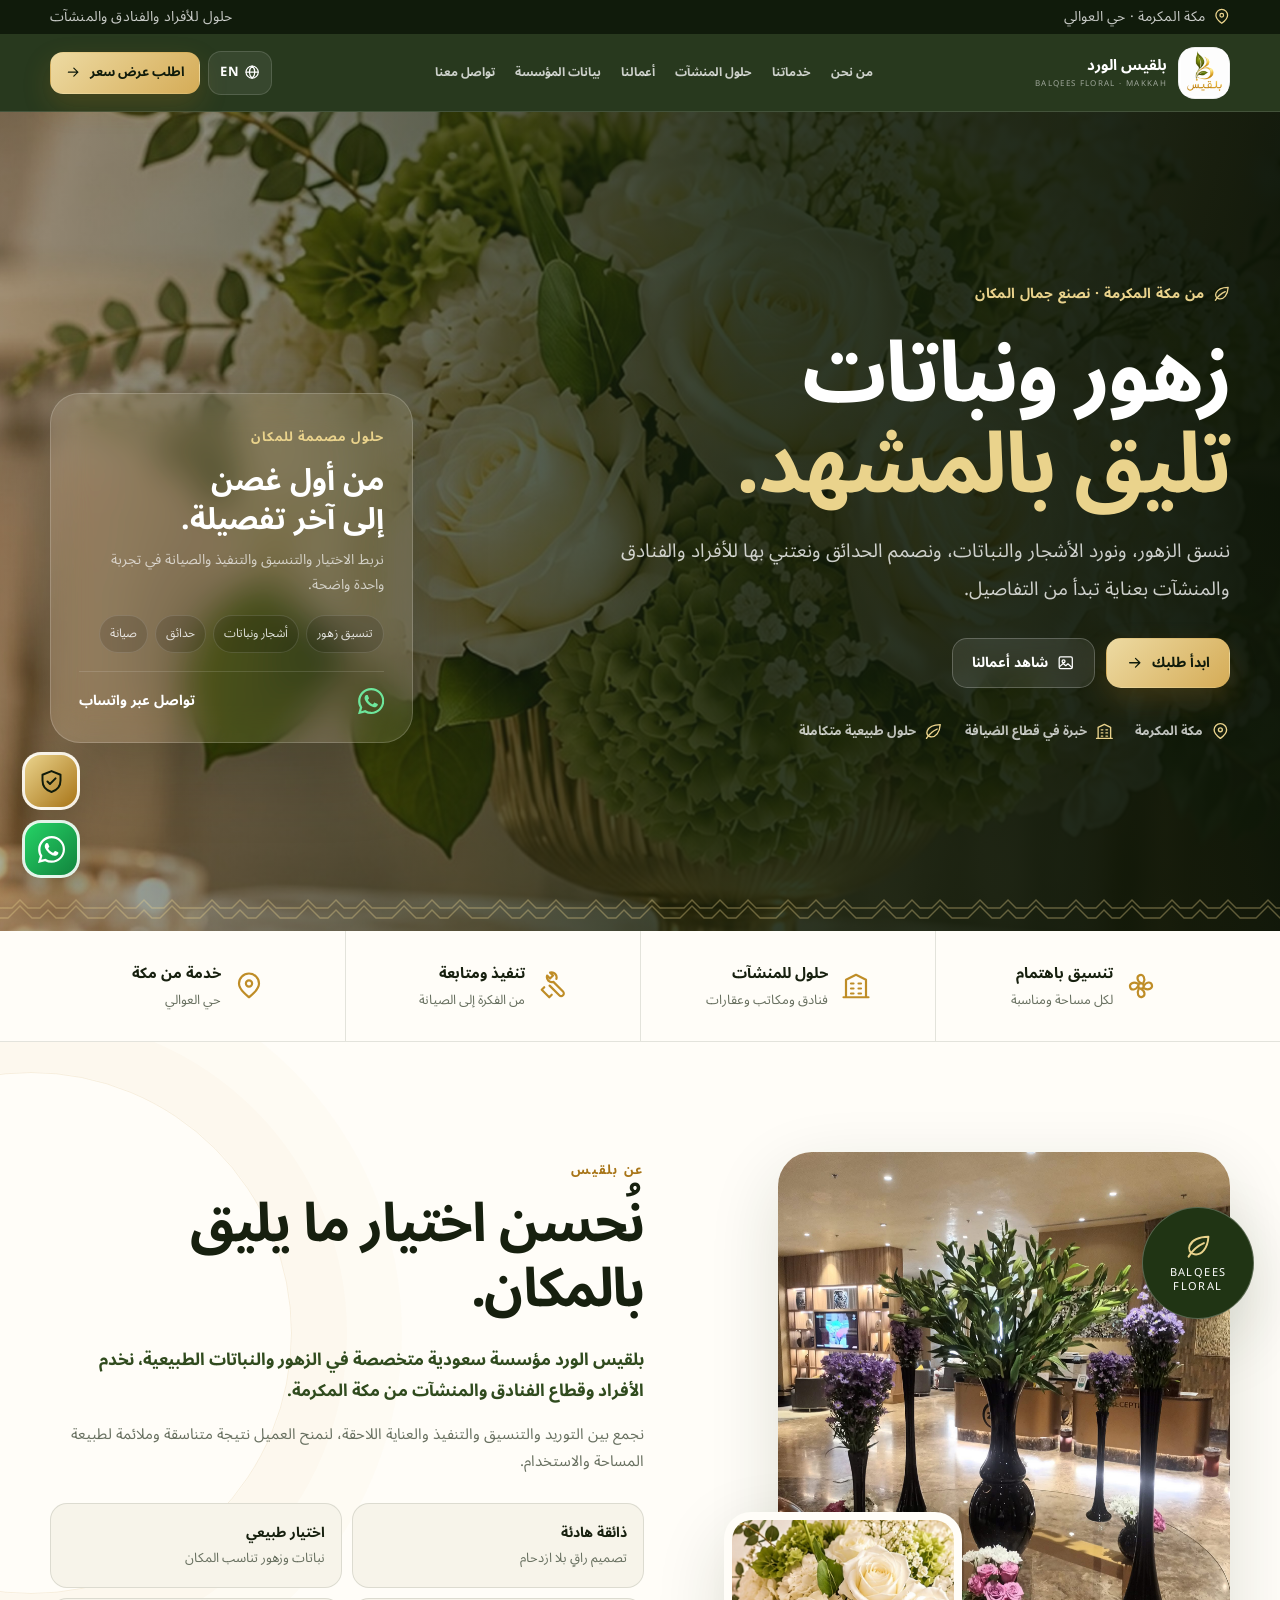
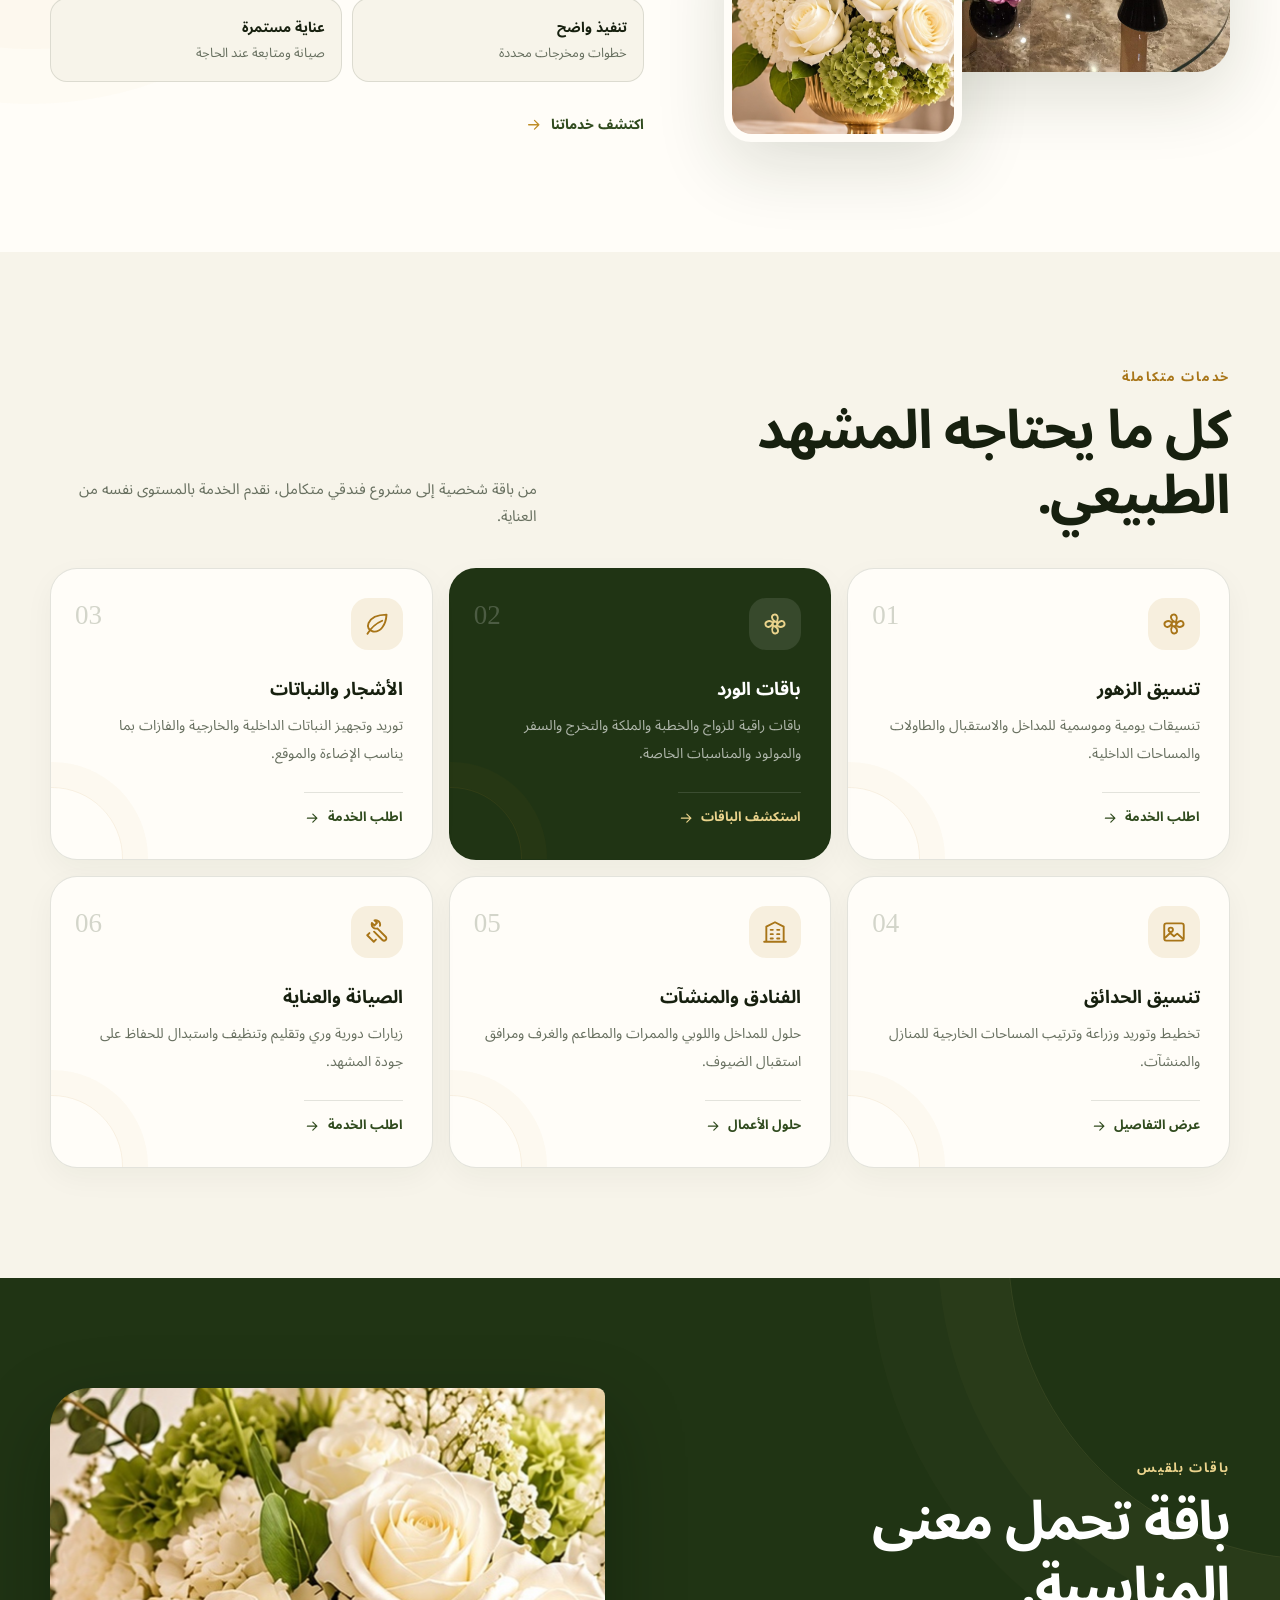
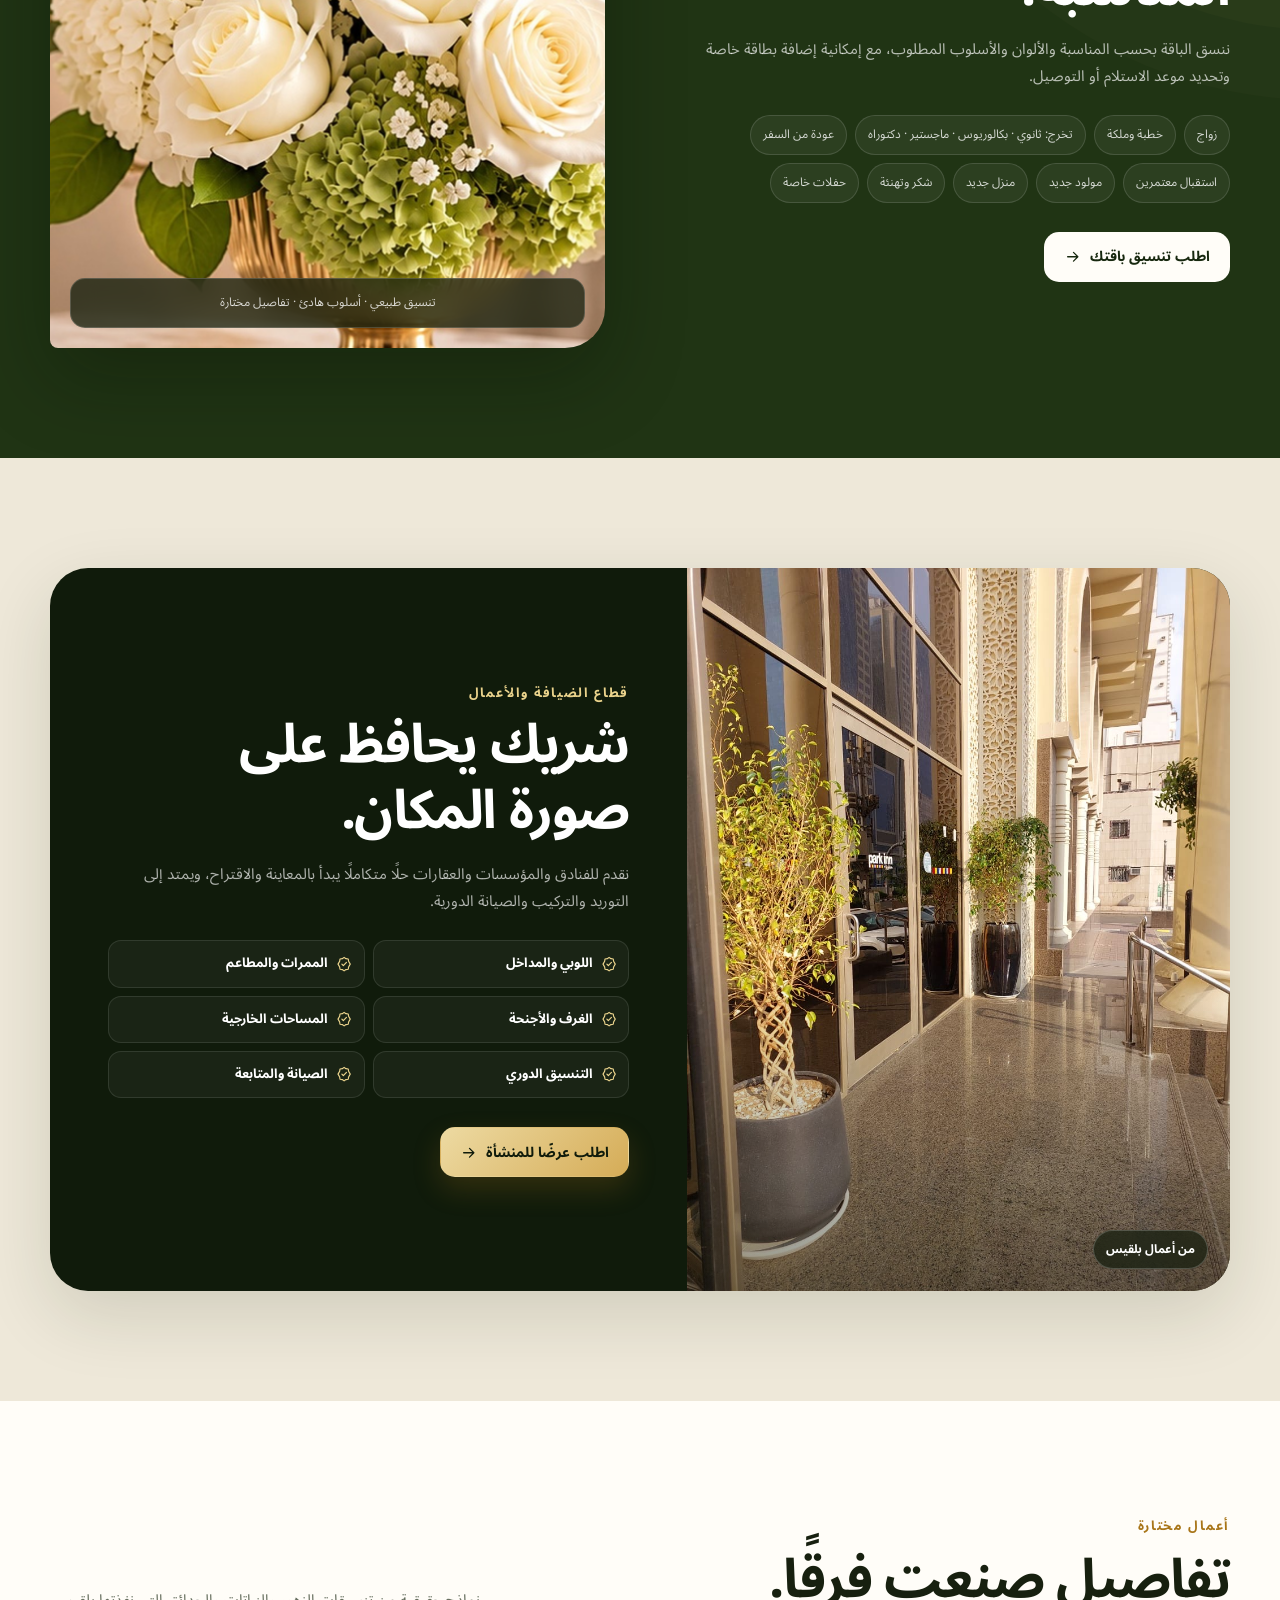
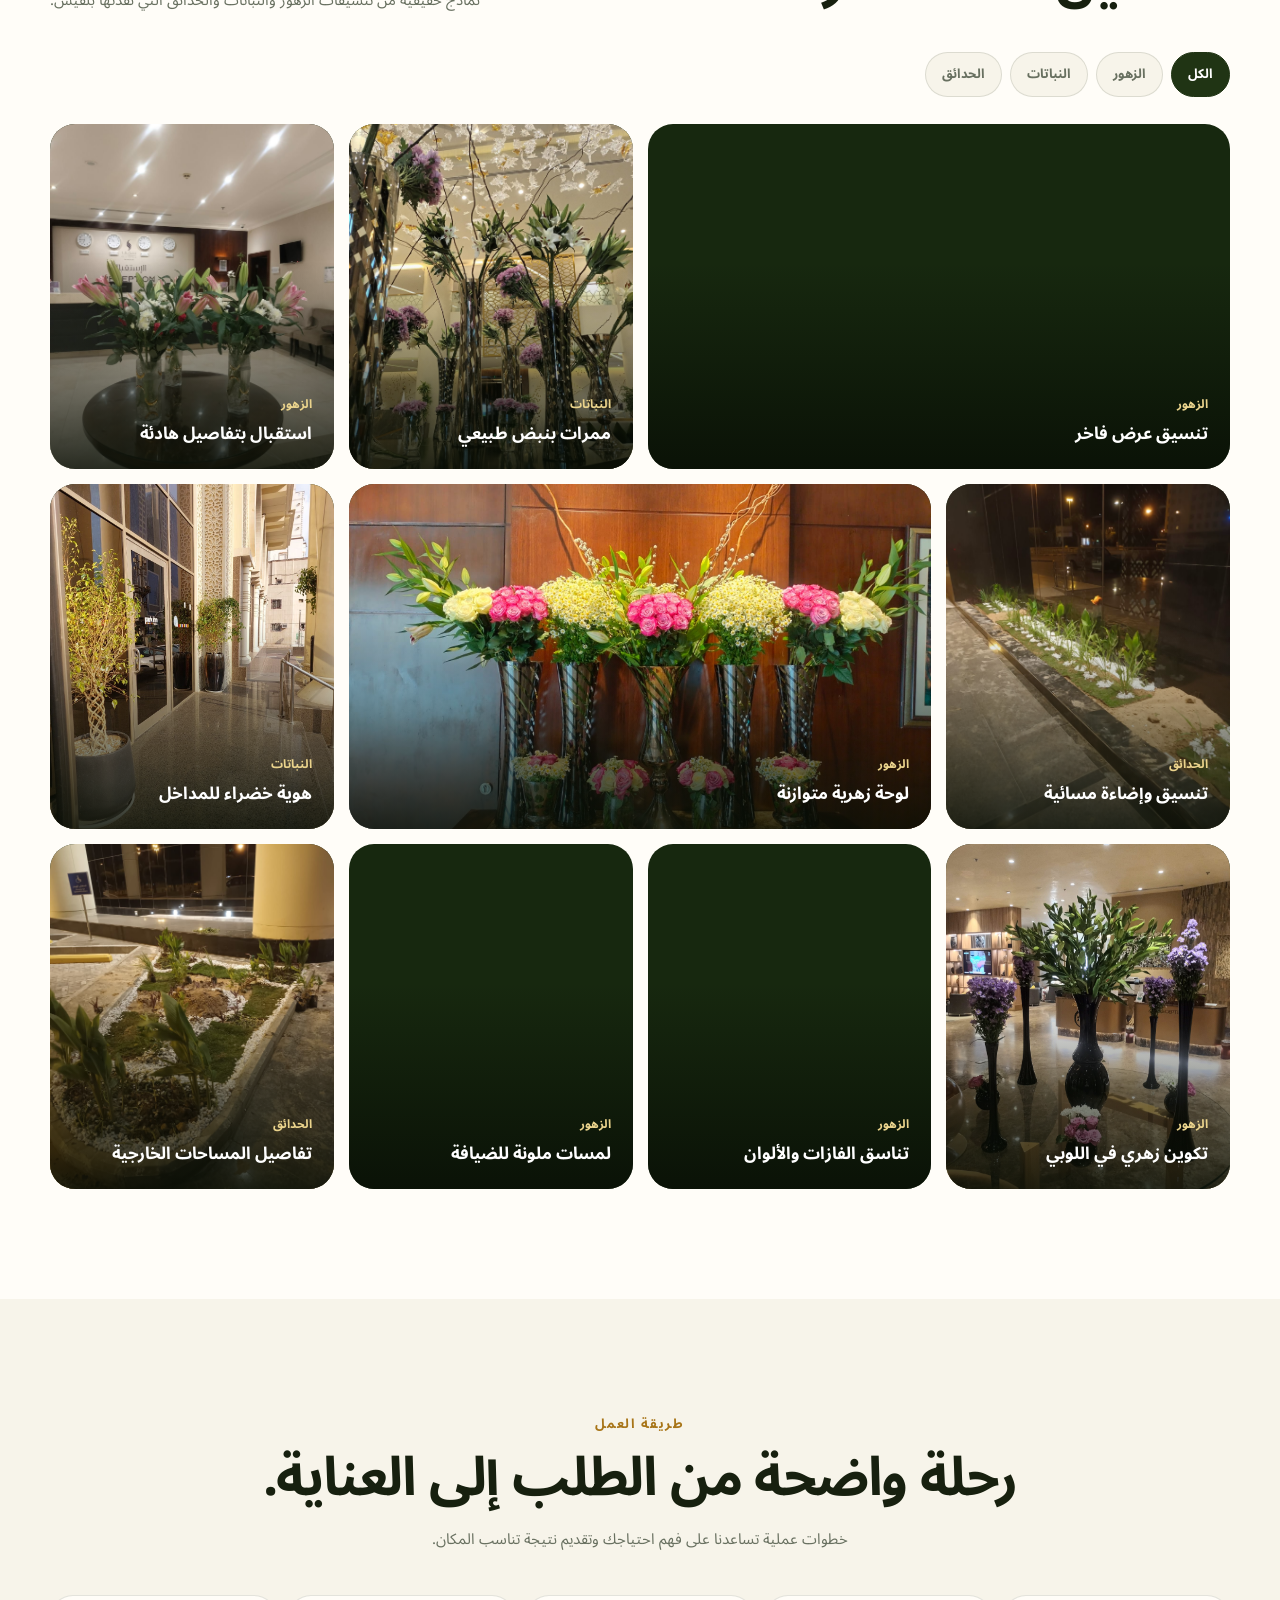
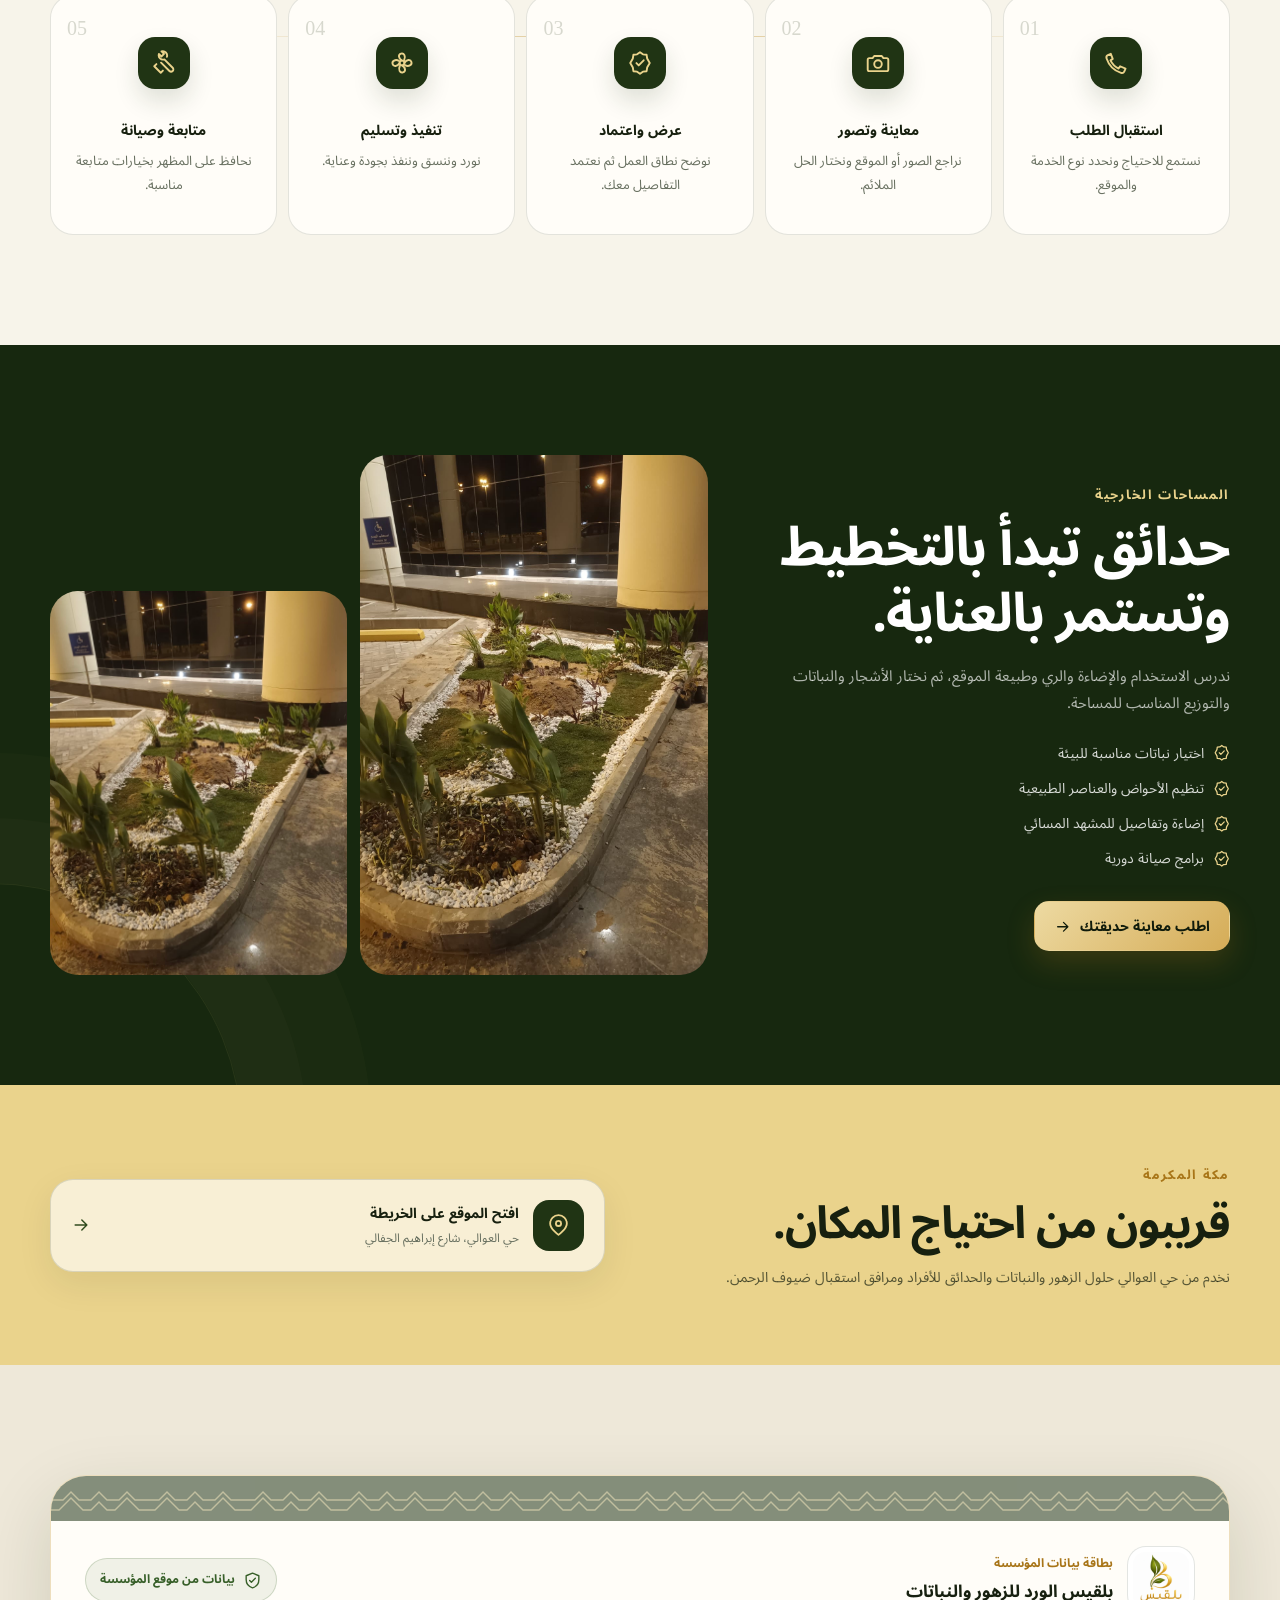
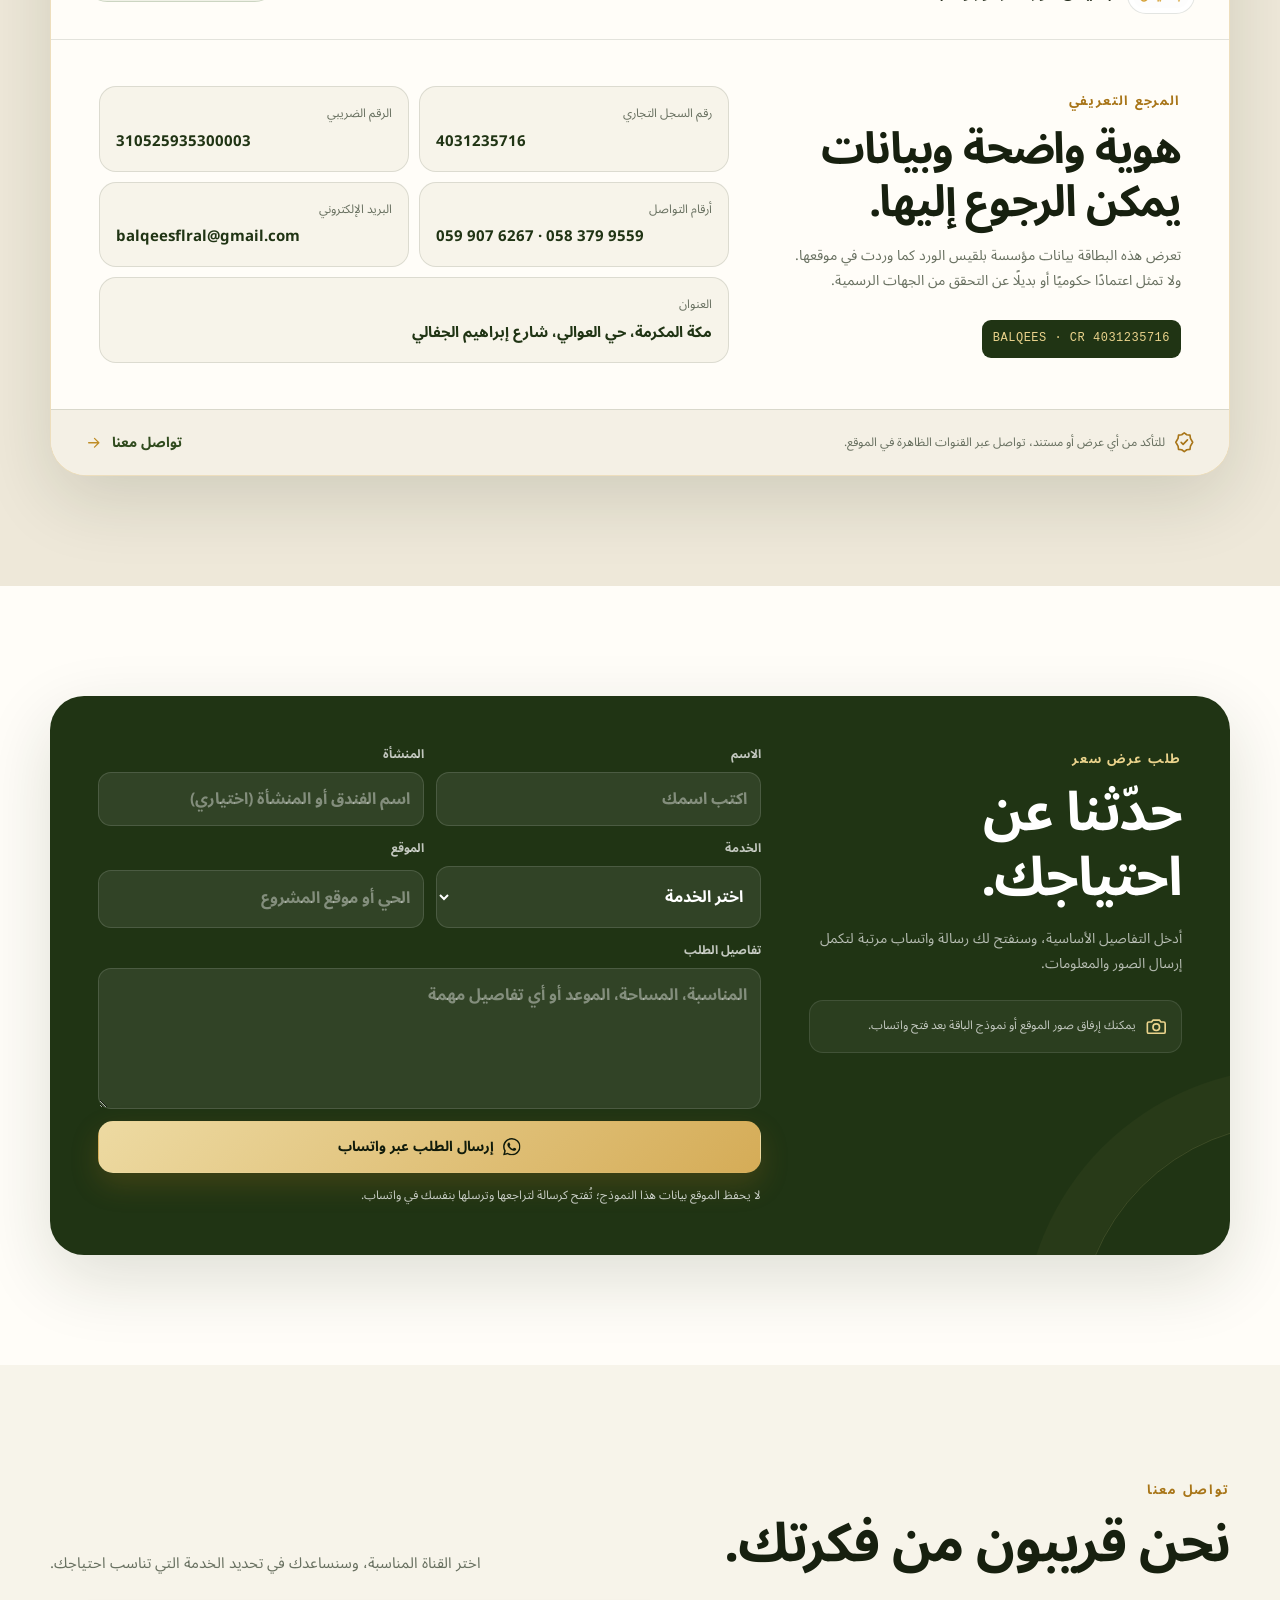
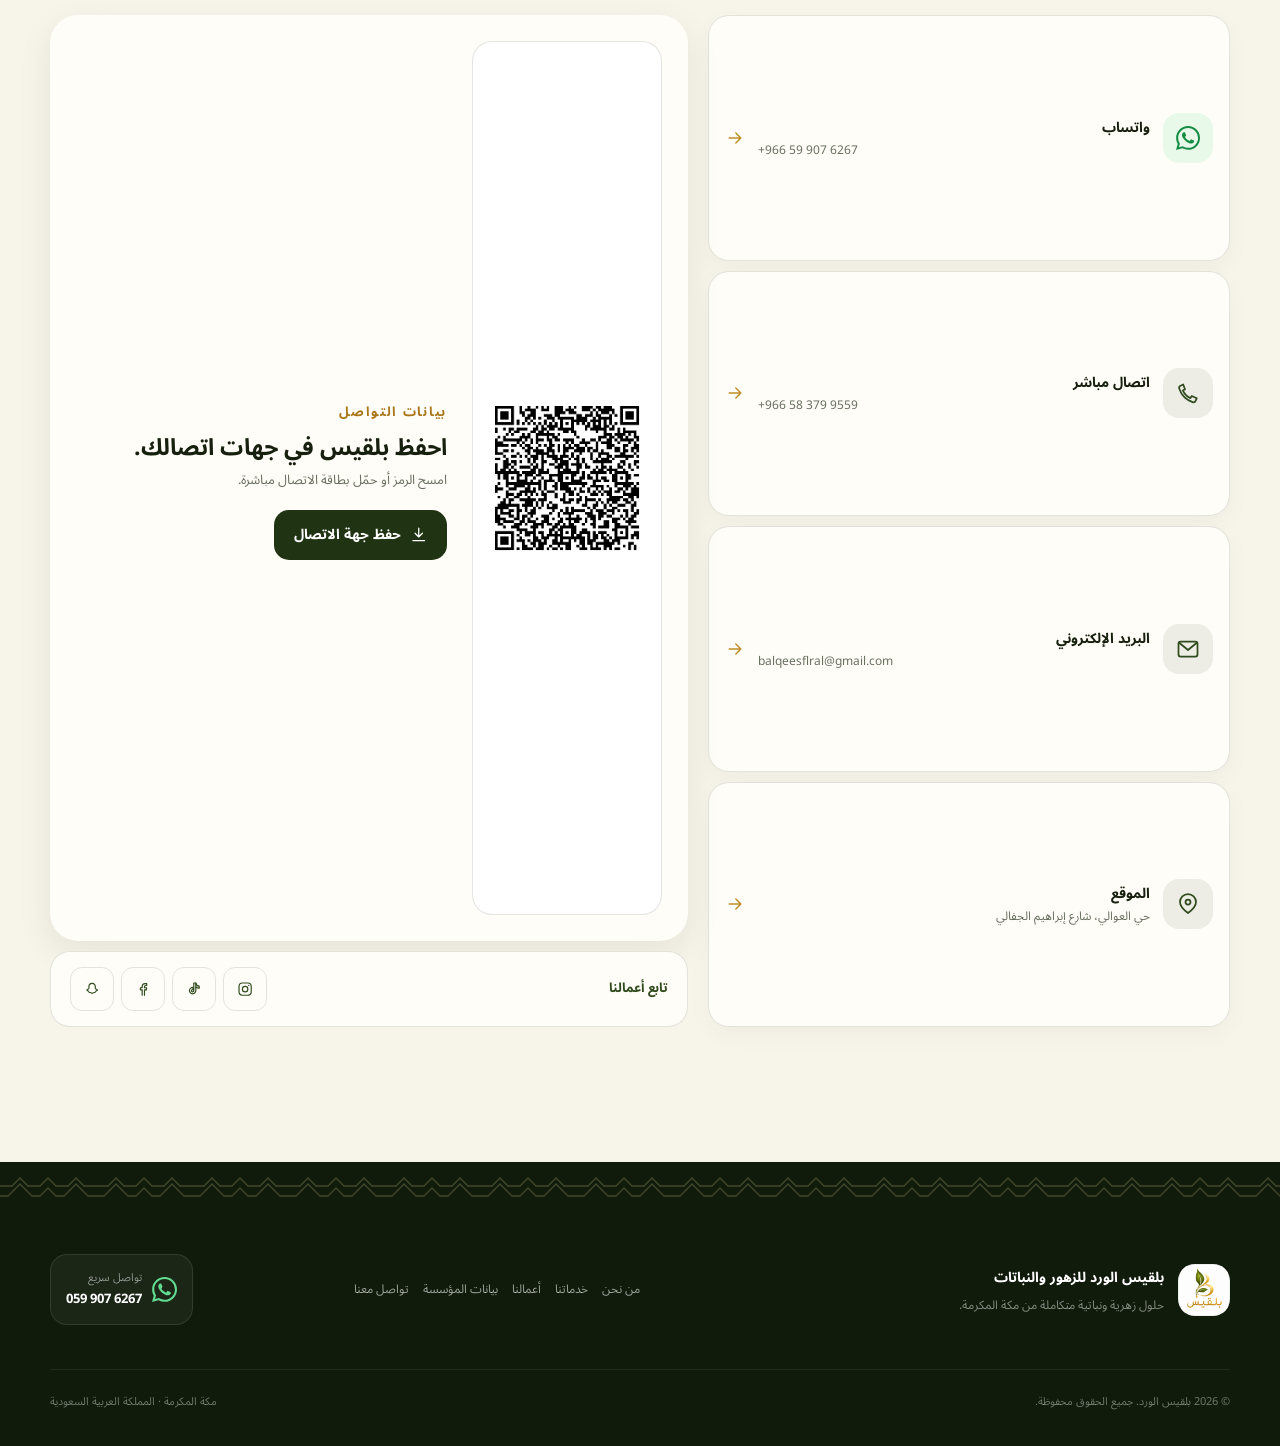
==== commit 09857d74: "Add files via upload" ====
--- a/index.html
+++ b/index.html
@@ -1,274 +1,376 @@
 <!doctype html>
 <html lang="ar" dir="rtl">
 <head>
-<meta charset="utf-8">
-<meta name="viewport" content="width=device-width,initial-scale=1,viewport-fit=cover">
-<base href="/balqees-floral/">
-<meta name="theme-color" content="#1f3013">
-<meta name="description" content="بلقيس للزهور والنباتات — حلول زهرية ونباتية متكاملة للفنادق والمنشآت والحدائق في مكة المكرمة.">
-<meta name="robots" content="index,follow">
-<title>بلقيس للزهور والنباتات | مكة المكرمة</title>
-<style>
-:root{--g:#263a13;--g2:#3f581e;--gold:#c79a32;--gold2:#ecd58d;--cream:#f7f4eb;--ink:#182112;--muted:#707668;--white:#fff;--line:rgba(24,33,18,.10);--shadow:0 24px 70px rgba(27,38,15,.13);--radius:28px}
-*{box-sizing:border-box}html{scroll-behavior:smooth;scroll-padding-top:90px}body{margin:0;background:var(--cream);color:var(--ink);font-family:-apple-system,BlinkMacSystemFont,"SF Pro Display","Segoe UI",Tahoma,Arial,sans-serif;line-height:1.8;overflow-x:hidden}a{color:inherit;text-decoration:none}button,input,textarea,select{font:inherit}button{cursor:pointer;border:0}img{max-width:100%;display:block}.wrap{width:min(1180px,calc(100% - 34px));margin:auto}.serif{font-family:Georgia,"Times New Roman",serif}.eyebrow{font-size:11px;letter-spacing:2px;color:var(--gold);font-weight:900;text-transform:uppercase}.section-head{display:flex;justify-content:space-between;gap:25px;align-items:end;margin-bottom:34px}.section-head h2{font-size:clamp(31px,4.2vw,55px);line-height:1.15;margin:8px 0 0;letter-spacing:-1.2px}.section-head p{max-width:510px;color:var(--muted);margin:0;font-size:15px}
-/* NAV */
-.nav{position:fixed;z-index:50;top:16px;left:50%;transform:translateX(-50%);width:min(1120px,calc(100% - 28px));height:66px;padding:8px 11px;border:1px solid rgba(255,255,255,.22);background:rgba(25,39,11,.72);backdrop-filter:blur(22px) saturate(145%);-webkit-backdrop-filter:blur(22px) saturate(145%);border-radius:23px;color:#fff;display:flex;align-items:center;justify-content:space-between;box-shadow:0 18px 50px rgba(0,0,0,.16)}.brand{display:flex;align-items:center;gap:10px;min-width:180px}.brand img{width:47px;height:47px;object-fit:contain;background:#fff;border-radius:15px;padding:4px}.brand b{font-size:16px}.brand small{display:block;font-size:9px;opacity:.65;letter-spacing:.7px}.navlinks{display:flex;gap:2px;align-items:center}.navlinks a{padding:9px 12px;border-radius:12px;font-size:12px;color:rgba(255,255,255,.88);transition:.2s}.navlinks a:hover{background:rgba(255,255,255,.1)}.social-pill{border:1px solid rgba(255,255,255,.16)}.nav-cta{background:linear-gradient(135deg,#d5ab4b,#b9821e)!important;color:#fff!important;font-weight:900}.menu{display:none;background:transparent;color:#fff;font-size:25px;padding:5px}
-/* HERO */
-.hero{min-height:920px;position:relative;display:flex;align-items:end;color:#fff;overflow:hidden;background:#263a13}.hero-bg{position:absolute;inset:0;background-image:linear-gradient(180deg,rgba(11,17,5,.05) 18%,rgba(11,17,5,.12) 42%,rgba(11,17,5,.88) 100%),url("0D840E249CF9922B.jpeg");background-size:cover;background-position:center 42%;transform:scale(1.015)}.hero:after{content:"";position:absolute;inset:0;background:radial-gradient(circle at 80% 20%,rgba(236,213,141,.22),transparent 24%)}.hero-inner{position:relative;z-index:2;width:100%;padding:150px 0 70px}.hero-grid{display:grid;grid-template-columns:1.15fr .85fr;gap:55px;align-items:end}.hero-copy{max-width:750px}.badge{display:inline-flex;padding:8px 13px;border-radius:99px;border:1px solid rgba(255,255,255,.25);background:rgba(255,255,255,.1);backdrop-filter:blur(10px);font-size:10px;letter-spacing:1.2px}.hero h1{font-size:clamp(45px,7vw,82px);line-height:1.08;letter-spacing:-2.5px;margin:19px 0 14px}.hero-copy>p{font-size:18px;color:rgba(255,255,255,.86);max-width:720px;margin:0}.gold-line{width:115px;height:4px;border-radius:99px;background:linear-gradient(90deg,var(--gold2),#fff);margin:20px 0}.actions{display:flex;flex-wrap:wrap;gap:10px;margin-top:27px}.btn{min-height:54px;padding:0 20px;border-radius:17px;display:inline-flex;align-items:center;justify-content:center;gap:9px;font-weight:900;font-size:13px;transition:.22s transform,.22s box-shadow}.btn:hover{transform:translateY(-2px);box-shadow:0 15px 30px rgba(0,0,0,.15)}.gold{background:linear-gradient(135deg,#d8af4e,#b9841d);color:#fff}.glass{background:rgba(255,255,255,.11);color:#fff;border:1px solid rgba(255,255,255,.23);backdrop-filter:blur(13px)}.hero-note{border:1px solid rgba(255,255,255,.2);background:rgba(255,255,255,.10);backdrop-filter:blur(18px);padding:24px;border-radius:30px;max-width:390px;margin-right:auto}.hero-note strong{font-size:24px;display:block;margin-bottom:7px}.hero-note p{margin:0;color:rgba(255,255,255,.78);font-size:13px}.hero-note .mini{display:grid;grid-template-columns:1fr 1fr;gap:9px;margin-top:20px}.hero-note .mini div{padding:12px;border-radius:16px;background:rgba(0,0,0,.13);font-size:11px}.hero-note .mini b{display:block;color:var(--gold2);font-size:17px}
-/* TRUST */
-.trust{background:#fff;border-bottom:1px solid var(--line)}.trust-row{display:grid;grid-template-columns:repeat(4,1fr);gap:0}.trust-item{padding:27px 22px;border-left:1px solid var(--line);text-align:center}.trust-item:last-child{border-left:0}.trust-item b{display:block;font-size:17px}.trust-item span{color:var(--muted);font-size:12px}
-/* PATHS */
-.paths{padding:105px 0 80px}.path-grid{display:grid;grid-template-columns:repeat(3,1fr);gap:17px}.path{position:relative;min-height:285px;border-radius:30px;overflow:hidden;padding:28px;display:flex;flex-direction:column;justify-content:end;color:#fff;background:#263a13;isolation:isolate}.path:before{content:"";position:absolute;inset:0;background:linear-gradient(180deg,transparent 22%,rgba(9,16,4,.86));z-index:-1}.path img{position:absolute;inset:0;width:100%;height:100%;object-fit:cover;z-index:-2;transition:.6s transform}.path:hover img{transform:scale(1.06)}.path .num{font-size:10px;letter-spacing:2px;color:var(--gold2);margin-bottom:5px}.path h3{font-size:26px;margin:0 0 5px}.path p{margin:0;color:rgba(255,255,255,.78);font-size:12px}
-/* SERVICES */
-.services{padding:75px 0;background:#fff}.service-grid{display:grid;grid-template-columns:repeat(3,1fr);gap:15px}.service{padding:26px;border:1px solid var(--line);border-radius:25px;background:linear-gradient(145deg,#fff,#f6f4ea);min-height:190px;transition:.25s}.service:hover{transform:translateY(-5px);box-shadow:var(--shadow)}.icon{width:48px;height:48px;border-radius:16px;display:grid;place-items:center;background:rgba(199,154,50,.13);color:var(--gold);font-size:23px;margin-bottom:18px}.service h3{margin:0 0 5px;font-size:19px}.service p{margin:0;color:var(--muted);font-size:12px;line-height:1.9}
-/* HOSPITALITY */
-.hospitality{padding:105px 0}.hospitality-box{border-radius:36px;overflow:hidden;background:var(--g);color:#fff;display:grid;grid-template-columns:1fr 1fr;min-height:560px}.hospitality-photo{background:url("581E236C2A853122.jpeg") center/cover;min-height:450px}.hospitality-copy{padding:65px;display:flex;flex-direction:column;justify-content:center}.hospitality-copy h2{font-size:clamp(35px,4.5vw,58px);line-height:1.15;margin:12px 0}.hospitality-copy p{color:rgba(255,255,255,.72);max-width:500px}.checklist{display:grid;grid-template-columns:1fr 1fr;gap:8px;margin:20px 0}.check{padding:10px 13px;border:1px solid rgba(255,255,255,.12);border-radius:14px;font-size:12px;color:#eef0e8}
-/* PROJECTS */
-.projects{padding:80px 0 110px;background:#f2efe5}.filters{display:flex;flex-wrap:wrap;gap:8px;margin-bottom:25px}.filter{background:#fff;border:1px solid var(--line);padding:10px 16px;border-radius:99px;color:var(--muted);font-size:12px;font-weight:800}.filter.active,.filter:hover{background:var(--g);color:#fff;border-color:var(--g)}.project-grid{display:grid;grid-template-columns:repeat(3,1fr);gap:18px}.project{background:#fff;border-radius:25px;overflow:hidden;box-shadow:0 10px 35px rgba(35,43,22,.07)}.project-img{width:100%;height:275px;padding:0;position:relative;overflow:hidden;background:#ddd}.project-img img{width:100%;height:100%;object-fit:cover;transition:.45s transform}.project:hover .project-img img{transform:scale(1.045)}.project-overlay{position:absolute;inset:auto 13px 13px auto;padding:8px 12px;border-radius:12px;background:rgba(20,28,12,.72);backdrop-filter:blur(10px);color:#fff;font-size:10px;opacity:0;transform:translateY(7px);transition:.25s}.project:hover .project-overlay{opacity:1;transform:none}.project-meta{padding:19px 20px 22px}.project-meta span{font-size:10px;color:var(--gold);font-weight:900}.project-meta h3{margin:3px 0 3px;font-size:19px}.project-meta p{margin:0;color:var(--muted);font-size:11px}
-/* PROCESS */
-.process{padding:105px 0;background:#fff}.process-grid{display:grid;grid-template-columns:repeat(5,1fr);gap:10px}.step{position:relative;padding:25px 18px;border-top:2px solid var(--gold);background:#faf9f4;border-radius:0 0 22px 22px}.step b{font-size:11px;color:var(--gold)}.step h3{font-size:17px;margin:8px 0}.step p{font-size:11px;color:var(--muted);margin:0}
-/* BEFORE AFTER */
-.before{padding:90px 0;background:linear-gradient(135deg,#eeeade,#f8f5ed)}.ba{display:grid;grid-template-columns:1fr 1fr;gap:20px;align-items:center}.ba-card{border-radius:30px;overflow:hidden;background:#fff;box-shadow:var(--shadow)}.ba-card img{width:100%;height:430px;object-fit:cover}.ba-copy{padding:30px}.ba-copy h3{font-size:27px;margin:7px 0}.ba-copy p{color:var(--muted);font-size:13px}
-/* MAKKAH */
-.makkah{padding:105px 0;background:var(--g);color:#fff}.makkah-grid{display:grid;grid-template-columns:.85fr 1.15fr;gap:55px;align-items:center}.makkah h2{font-size:clamp(35px,5vw,62px);line-height:1.1;margin:10px 0}.makkah p{color:rgba(255,255,255,.7);max-width:560px}.makkah-card{border:1px solid rgba(255,255,255,.12);padding:25px;border-radius:27px;background:rgba(255,255,255,.06)}.makkah-card b{font-size:20px}.makkah-card ul{padding:0 20px;margin-bottom:0;color:rgba(255,255,255,.72);font-size:13px}
-/* QUOTE */
-.quote{padding:100px 0}.quote-box{display:grid;grid-template-columns:1fr .85fr;gap:30px;padding:50px;border-radius:35px;background:#fff;box-shadow:var(--shadow)}.quote-box h2{font-size:clamp(34px,4.5vw,58px);line-height:1.15;margin:10px 0}.quote-form{display:grid;grid-template-columns:1fr 1fr;gap:10px}.quote-form input,.quote-form select,.quote-form textarea{width:100%;border:1px solid var(--line);background:#faf9f4;border-radius:15px;padding:13px;outline:0;color:var(--ink)}.quote-form textarea{grid-column:1/-1;min-height:115px;resize:vertical}.full{grid-column:1/-1}
-/* CONTACT */
-.contact{padding:90px 0 120px;background:#f1eee4}.contact-grid{display:grid;grid-template-columns:1fr .75fr;gap:22px;align-items:stretch}.contact-card{background:#fff;border-radius:30px;padding:35px;box-shadow:0 12px 40px rgba(35,43,22,.07)}.contact-links{display:grid;gap:9px;margin-top:22px}.contact-link{display:flex;align-items:center;gap:12px;padding:13px 15px;border:1px solid var(--line);border-radius:16px;font-size:13px}.wa-icon{width:34px;height:34px;border-radius:50%;display:grid;place-items:center;background:#1f8d4a;color:#fff;font-weight:900;flex:none}.save-card{text-align:center;display:flex;flex-direction:column;align-items:center;justify-content:center}.save-card img{width:min(190px,60%);aspect-ratio:1;object-fit:contain;border-radius:18px;margin:5px auto 12px}.save-card p{font-size:12px;color:var(--muted);margin:0 0 16px}.save-btn{background:var(--g);color:#fff;padding:12px 18px;border-radius:14px;font-weight:900;font-size:12px}
-footer{background:#14200b;color:#fff;padding:35px 0}.footer-row{display:flex;justify-content:space-between;gap:20px;align-items:center}footer p{margin:0;color:rgba(255,255,255,.55);font-size:11px}.footer-social{display:flex;gap:7px}.footer-social a{padding:8px 11px;border:1px solid rgba(255,255,255,.12);border-radius:12px;font-size:10px;color:rgba(255,255,255,.75)}
-/* floating */
-.float-wa{position:fixed;z-index:60;bottom:22px;right:22px;width:58px;height:58px;border-radius:50%;background:#1f8d4a;color:#fff;display:grid;place-items:center;box-shadow:0 12px 30px rgba(31,141,74,.34);font-weight:900;border:4px solid rgba(255,255,255,.85)}.float-wa span{position:absolute;right:68px;white-space:nowrap;background:#fff;color:var(--g);padding:8px 12px;border-radius:12px;font-size:10px;font-weight:900;box-shadow:0 8px 25px rgba(0,0,0,.12)}.mobile-nav{display:none}
-/* modal */
-.modal{position:fixed;inset:0;z-index:100;background:rgba(10,15,7,.84);backdrop-filter:blur(12px);display:none;place-items:center;padding:25px}.modal.open{display:grid}.modal-inner{max-width:1000px;width:100%;max-height:90vh;position:relative}.modal img{max-height:82vh;width:100%;object-fit:contain;border-radius:22px}.close{position:absolute;top:-12px;left:-12px;width:42px;height:42px;border-radius:50%;background:#fff;color:var(--g);font-size:24px}
-.reveal{opacity:0;transform:translateY(18px);transition:.65s ease}.reveal.visible{opacity:1;transform:none}
-@media(max-width:900px){.navlinks{display:none}.menu{display:block}.brand{min-width:0}.hero{min-height:800px}.hero-grid,.hospitality-box,.makkah-grid,.quote-box,.contact-grid,.ba{grid-template-columns:1fr}.hero-note{margin:20px 0 0;max-width:none}.trust-row{grid-template-columns:repeat(2,1fr)}.trust-item:nth-child(2){border-left:0}.trust-item:nth-child(3),.trust-item:nth-child(4){border-top:1px solid var(--line)}.path-grid,.service-grid{grid-template-columns:1fr 1fr}.project-grid{grid-template-columns:1fr 1fr}.process-grid{grid-template-columns:1fr 1fr 1fr}.hospitality-photo{min-height:360px}.quote-box{padding:32px}}
-@media(max-width:600px){html{scroll-padding-top:78px}.wrap{width:min(100% - 22px,560px)}.nav{top:8px;height:58px;width:calc(100% - 16px);border-radius:19px}.brand img{width:42px;height:42px;border-radius:13px}.brand b{font-size:14px}.brand small{display:none}.hero{min-height:780px}.hero-bg{background-position:center 48%}.hero-inner{padding:105px 0 38px}.hero-grid{gap:15px}.hero h1{font-size:43px;letter-spacing:-1.5px}.hero-copy>p{font-size:14px;line-height:1.95}.hero-note{padding:18px;border-radius:23px}.hero-note strong{font-size:19px}.hero-note .mini{margin-top:12px}.actions .btn{flex:1;min-width:145px}.trust-item{padding:18px 10px}.trust-item b{font-size:14px}.paths,.services,.hospitality,.projects,.process,.before,.makkah,.quote,.contact{padding:68px 0}.section-head{display:block;margin-bottom:23px}.section-head p{margin-top:12px;font-size:12px}.path-grid,.service-grid,.project-grid,.process-grid{grid-template-columns:1fr}.path{min-height:240px}.service{min-height:0}.hospitality-copy{padding:31px 24px}.hospitality-copy h2{font-size:37px}.checklist{grid-template-columns:1fr}.project-img{height:260px}.ba-card img{height:320px}.quote-form{grid-template-columns:1fr}.quote-form textarea,.full{grid-column:auto}.quote-box{padding:24px;border-radius:27px}.contact-card{padding:25px}.save-card img{width:170px}.footer-row{display:block;text-align:center}.footer-social{justify-content:center;margin-top:16px}.float-wa{right:15px;bottom:83px;width:55px;height:55px}.float-wa span{display:none}.mobile-nav{position:fixed;display:grid;grid-template-columns:repeat(4,1fr);bottom:0;left:0;right:0;z-index:55;height:64px;background:rgba(255,255,255,.94);backdrop-filter:blur(18px);border-top:1px solid var(--line);padding-bottom:env(safe-area-inset-bottom)}.mobile-nav a{display:grid;place-items:center;align-content:center;font-size:9px;color:var(--muted);gap:2px}.mobile-nav a b{font-size:18px;color:var(--g)}}
-@media(min-width:1400px){.wrap{width:1240px}.hero{min-height:960px}.hero-inner{padding-bottom:90px}}
-@media(prefers-reduced-motion:reduce){*{scroll-behavior:auto!important;transition:none!important}.reveal{opacity:1;transform:none}}
-
-.cert-float{position:fixed;left:22px;bottom:22px;width:64px;height:64px;border-radius:50%;display:flex;align-items:center;justify-content:center;background:linear-gradient(135deg,#d8af4e,#b9841d);color:#fff;box-shadow:0 15px 40px rgba(0,0,0,.25);z-index:9999;font-size:28px}
-.cert-card{margin:40px auto;padding:28px;border:1px solid rgba(201,154,50,.25);border-radius:24px;background:linear-gradient(135deg,#fff,#f8f4e8)}
-</style>
+  <meta charset="utf-8">
+  <meta name="viewport" content="width=device-width,initial-scale=1,viewport-fit=cover">
+  <meta name="theme-color" content="#203414">
+  <meta name="description" content="بلقيس الورد للزهور والنباتات — تنسيق زهور، توريد نباتات وأشجار، حدائق وصيانة وحلول متكاملة للفنادق والمنشآت في مكة المكرمة.">
+  <meta name="robots" content="index,follow">
+  <meta property="og:title" content="بلقيس الورد للزهور والنباتات">
+  <meta property="og:description" content="حلول زهرية ونباتية متكاملة للأفراد والفنادق والمنشآت في مكة المكرمة.">
+  <meta property="og:type" content="website">
+  <meta property="og:image" content="0D840E249CF9922B.jpeg">
+  <title>بلقيس الورد للزهور والنباتات | مكة المكرمة</title>
+  <link rel="icon" type="image/png" href="Balqees-Logo.png">
+  <link rel="stylesheet" href="styles.css">
+  <script src="app.js" defer></script>
 </head>
 <body>
-<header class="nav">
-<a class="brand" href="#home"><img src="882339CAC55F2625.png" alt="شعار بلقيس"><span><b>بلقيس للورد</b><small>FLOWERS & PLANTS · MAKKAH</small></span></a>
-<nav class="navlinks">
-<a href="#services">خدماتنا</a><a href="#hospitality">حلول الفنادق</a><a href="#projects">مشاريعنا</a><a href="#gardens">تنسيق الحدائق</a><a href="#contact">تواصل معنا</a>
-<a class="social-pill" href="https://instagram.com/balqees_floral" target="_blank" rel="noopener">إنستقرام</a>
-<a class="social-pill" href="https://tiktok.com/@balqees.floral" target="_blank" rel="noopener">تيك توك</a>
-<a class="nav-cta" href="#quote">اطلب عرض سعر</a>
-</nav>
-<button class="menu" id="menuBtn" aria-label="فتح القائمة">☰</button>
-</header>
-
-<main>
-<section class="hero" id="home">
-<div class="hero-bg"></div><div class="hero-inner wrap">
-<div class="hero-grid">
-<div class="hero-copy">
-<span class="badge">حلول زهرية ونباتية متكاملة · مكة المكرمة</span>
-<h1>نصنع للمكان<br><span class="serif" style="color:var(--gold2)">حضورًا يليق به.</span></h1>
-<div class="gold-line"></div>
-<p>من تنسيق الزهور والنباتات إلى الحدائق والصيانة، نصمم تفاصيل خضراء وزهرية تمنح الفنادق والمنشآت والمنازل حضورًا أجمل.</p>
-<div class="actions"><a class="btn gold" href="#quote">✦ اطلب عرض سعر</a><a class="btn glass" href="#projects">شاهد مشاريعنا ↓</a><a class="btn glass" href="https://wa.me/966599076267?text=السلام%20عليكم،%20أرغب%20في%20الاستفسار%20عن%20خدمات%20بلقيس." target="_blank">واتساب مباشر</a></div>
-</div>
-<aside class="hero-note"><strong>من الفكرة إلى الصيانة.</strong><p>نرافق المشروع في كل مرحلة لنضمن أن يبقى المكان جميلًا بعد يوم الافتتاح.</p><div class="mini"><div><b>01</b>معاينة</div><div><b>02</b>تصميم</div><div><b>03</b>تنفيذ</div><div><b>04</b>متابعة</div></div></aside>
-</div></div>
-</section>
-
-<section class="trust"><div class="wrap trust-row">
-<div class="trust-item"><b>🌿 حلول متكاملة</b><span>زهور · نباتات · حدائق · صيانة</span></div>
-<div class="trust-item"><b>🏨 للضيافة والمنشآت</b><span>حلول مصممة للمساحات التجارية</span></div>
-<div class="trust-item"><b>📍 مكة المكرمة</b><span>خدمة محلية واستجابة مباشرة</span></div>
-<div class="trust-item"><b>💬 عرض مخصص</b><span>نقيّم احتياجك قبل التسعير</span></div>
-</div></section>
-
-<section class="paths" id="audiences"><div class="wrap">
-<div class="section-head"><div><span class="eyebrow">اختر مسارك</span><h2>ماذا تريد أن نصنع لك؟</h2></div><p>اختر نوع المساحة أو الهدف، وسنوصلك مباشرة إلى الحل الأنسب لك.</p></div>
-<div class="path-grid">
-<a class="path" href="#hospitality"><img src="2D0123A0B750A857.jpeg" alt=""><span class="num">01 · HOSPITALITY</span><h3>أنا أمثل فندقًا</h3><p>حلول تنسيق وصيانة للمرافق الفندقية.</p></a>
-<a class="path" href="#gardens"><img src="17D928B4F04058A4.jpeg" alt=""><span class="num">02 · OUTDOOR</span><h3>أريد تنسيق حديقة</h3><p>تصميم وتنفيذ ومتابعة للمساحات الخارجية.</p></a>
-<a class="path" href="#projects"><img src="2D0123A0B750A857.jpeg" alt=""><span class="num">03 · PORTFOLIO</span><h3>أريد مشاهدة أعمالكم</h3><p>استكشف مشاريع الزهور والنباتات والحدائق.</p></a>
-</div></div></section>
-
-<section class="services" id="services"><div class="wrap">
-<div class="section-head"><div><span class="eyebrow">OUR SERVICES</span><h2>خدمات تصنع فرقًا.</h2></div><p>نقدّم الخدمة من التوريد والتنسيق إلى التركيب والمتابعة والصيانة.</p></div>
-<div class="service-grid">
-<div class="service reveal"><div class="icon">🌸</div><h3>تنسيق الزهور</h3><p>تنسيقات راقية للمداخل، اللوبي، المطاعم، المناسبات والمنازل.</p></div>
-<div class="service reveal"><div class="icon">🌿</div><h3>النباتات والأشجار الداخلية</h3><p>اختيار وتوزيع النباتات بما يناسب الإضاءة وهوية المكان.</p></div>
-<div class="service reveal"><div class="icon">🌳</div><h3>تنسيق الحدائق</h3><p>تنفيذ مساحات خارجية بالأشجار والنباتات والأحجار والتفاصيل الجمالية.</p></div>
-<div class="service reveal"><div class="icon">🏨</div><h3>تجهيز الفنادق والمنشآت</h3><p>حلول متكاملة للمرافق الفندقية والمنشآت التجارية.</p></div>
-<div class="service reveal"><div class="icon">🔧</div><h3>الصيانة والمتابعة</h3><p>متابعة دورية للنباتات والأشجار والحدائق والاستبدال عند الحاجة.</p></div>
-<div class="service reveal"><div class="icon">🕋</div><h3>تجهيز مرافق استقبال الحجاج</h3><p>حلول زهرية ونباتية تناسب أجواء الموسم وهوية المكان.</p></div>
-</div></div></section>
-
-<section class="hospitality" id="hospitality"><div class="wrap">
-<div class="hospitality-box reveal"><div class="hospitality-photo"></div><div class="hospitality-copy"><span class="eyebrow">SOLUTIONS FOR HOSPITALITY</span><h2>شريككم في جمال المكان.</h2><p>نصمم حلولًا زهرية ونباتية للمرافق الفندقية، من المدخل واللوبي إلى المساحات الخارجية، مع متابعة وصيانة تحافظ على المستوى.</p>
-<div class="checklist"><div class="check">✓ اللوبي والمداخل</div><div class="check">✓ المطاعم والممرات</div><div class="check">✓ النباتات الداخلية</div><div class="check">✓ الحدائق الخارجية</div><div class="check">✓ التنسيق الموسمي</div><div class="check">✓ الصيانة والمتابعة</div></div><a class="btn gold" href="#quote">اطلب عرضًا للفندق ↗</a></div></div>
-</div></section>
-
-<section class="projects" id="projects"><div class="wrap">
-<div class="section-head"><div><span class="eyebrow">PORTFOLIO</span><h2>مشاريعنا.</h2></div><p>مجموعة من أعمال التنسيق الزهري والنباتي والحدائق.</p></div>
-<div class="filters"><button class="filter active" data-filter="all">الكل</button><button class="filter" data-filter="تنسيق زهور">تنسيق زهور</button><button class="filter" data-filter="نباتات">نباتات</button><button class="filter" data-filter="تنسيق حدائق">تنسيق حدائق</button></div>
-<div class="project-grid" id="projectGrid">
-<article class="project reveal" data-cat="تنسيق زهور">
-  <button class="project-img" data-full="AF193144A7E4B90E.jpeg" aria-label="عرض صورة تنسيق زهور">
-    <img src="AF193144A7E4B90E.jpeg" alt="تنسيق زهور - بلقيس" loading="lazy">
-    <span class="project-overlay">عرض المشروع ↗</span>
-  </button>
-  <div class="project-meta"><span>تنسيق زهور</span><h3>تنسيق زهور</h3><p>تنسيق داخلي للضيافة</p></div>
-</article>
-<article class="project reveal" data-cat="تنسيق زهور">
-  <button class="project-img" data-full="2D0123A0B750A857.jpeg" aria-label="عرض صورة تنسيق زهور">
-    <img src="2D0123A0B750A857.jpeg" alt="تنسيق زهور - بلقيس" loading="lazy">
-    <span class="project-overlay">عرض المشروع ↗</span>
-  </button>
-  <div class="project-meta"><span>تنسيق زهور</span><h3>تنسيق زهور</h3><p>تنسيق فاخر للمساحات الداخلية</p></div>
-</article>
-<article class="project reveal" data-cat="تنسيق زهور">
-  <button class="project-img" data-full="92D2328640F16244.jpeg" aria-label="عرض صورة تنسيق زهور">
-    <img src="92D2328640F16244.jpeg" alt="تنسيق زهور - بلقيس" loading="lazy">
-    <span class="project-overlay">عرض المشروع ↗</span>
-  </button>
-  <div class="project-meta"><span>تنسيق زهور</span><h3>تنسيق زهور</h3><p>تجهيز وتنسيق للمناسبات</p></div>
-</article>
-<article class="project reveal" data-cat="نباتات">
-  <button class="project-img" data-full="9CF5E7AC5FE4E881.jpeg" aria-label="عرض صورة نباتات">
-    <img src="9CF5E7AC5FE4E881.jpeg" alt="نباتات - بلقيس" loading="lazy">
-    <span class="project-overlay">عرض المشروع ↗</span>
-  </button>
-  <div class="project-meta"><span>نباتات</span><h3>نباتات</h3><p>حلول نباتية للمساحات الداخلية</p></div>
-</article>
-<article class="project reveal" data-cat="نباتات">
-  <button class="project-img" data-full="581E236C2A853122.jpeg" aria-label="عرض صورة نباتات">
-    <img src="581E236C2A853122.jpeg" alt="نباتات - بلقيس" loading="lazy">
-    <span class="project-overlay">عرض المشروع ↗</span>
-  </button>
-  <div class="project-meta"><span>نباتات</span><h3>نباتات</h3><p>تنسيق نباتي للمنشآت</p></div>
-</article>
-<article class="project reveal" data-cat="تنسيق حدائق">
-  <button class="project-img" data-full="E3CE40F603BDF888.jpeg" aria-label="عرض صورة تنسيق حدائق">
-    <img src="E3CE40F603BDF888.jpeg" alt="تنسيق حدائق - بلقيس" loading="lazy">
-    <span class="project-overlay">عرض المشروع ↗</span>
-  </button>
-  <div class="project-meta"><span>تنسيق حدائق</span><h3>تنسيق حدائق</h3><p>تنفيذ وتنسيق مساحة خارجية</p></div>
-</article>
-<article class="project reveal" data-cat="تنسيق حدائق">
-  <button class="project-img" data-full="17D928B4F04058A4.jpeg" aria-label="عرض صورة تنسيق حدائق">
-    <img src="17D928B4F04058A4.jpeg" alt="تنسيق حدائق - بلقيس" loading="lazy">
-    <span class="project-overlay">عرض المشروع ↗</span>
-  </button>
-  <div class="project-meta"><span>تنسيق حدائق</span><h3>تنسيق حدائق</h3><p>تنسيق حدائق وإضاءة ليلية</p></div>
-</article>
-<article class="project reveal" data-cat="تنسيق حدائق">
-  <button class="project-img" data-full="D9A947B737D5A7F9.jpeg" aria-label="عرض صورة تنسيق حدائق">
-    <img src="D9A947B737D5A7F9.jpeg" alt="تنسيق حدائق - بلقيس" loading="lazy">
-    <span class="project-overlay">عرض المشروع ↗</span>
-  </button>
-  <div class="project-meta"><span>تنسيق حدائق</span><h3>تنسيق حدائق</h3><p>مساحات خارجية للمرافق</p></div>
-</article>
-<article class="project reveal" data-cat="تنسيق زهور">
-  <button class="project-img" data-full="CDB753CD523A10E0.jpeg" aria-label="عرض صورة تنسيق زهور">
-    <img src="CDB753CD523A10E0.jpeg" alt="تنسيق زهور - بلقيس" loading="lazy">
-    <span class="project-overlay">عرض المشروع ↗</span>
-  </button>
-  <div class="project-meta"><span>تنسيق زهور</span><h3>تنسيق زهور</h3><p>تنسيق مداخل واستقبال</p></div>
-</article>
-<article class="project reveal" data-cat="تنسيق زهور">
-  <button class="project-img" data-full="E6C37426B20EFA1D.jpeg" aria-label="عرض صورة تنسيق زهور">
-    <img src="E6C37426B20EFA1D.jpeg" alt="تنسيق زهور - بلقيس" loading="lazy">
-    <span class="project-overlay">عرض المشروع ↗</span>
-  </button>
-  <div class="project-meta"><span>تنسيق زهور</span><h3>تنسيق زهور</h3><p>تنسيق زهور موسمي</p></div>
-</article>
-<article class="project reveal" data-cat="تنسيق زهور">
-  <button class="project-img" data-full="A5F6575A0051DF84.jpeg" aria-label="عرض صورة تنسيق زهور">
-    <img src="A5F6575A0051DF84.jpeg" alt="تنسيق زهور - بلقيس" loading="lazy">
-    <span class="project-overlay">عرض المشروع ↗</span>
-  </button>
-  <div class="project-meta"><span>تنسيق زهور</span><h3>تنسيق زهور</h3><p>تجهيزات عرض الزهور</p></div>
-</article></div>
-</div></section>
-
-<section class="process"><div class="wrap"><div class="section-head"><div><span class="eyebrow">HOW WE WORK</span><h2>من الفكرة إلى النتيجة.</h2></div><p>عملية واضحة تساعدك تعرف أين وصل المشروع في كل خطوة.</p></div>
-<div class="process-grid">
-<div class="step"><b>01</b><h3>معاينة</h3><p>نفهم المكان والاحتياج ونأخذ المقاسات والصور.</p></div>
-<div class="step"><b>02</b><h3>تصور</h3><p>نقترح النباتات والتنسيق المناسب للمساحة.</p></div>
-<div class="step"><b>03</b><h3>عرض سعر</h3><p>نرسل نطاق العمل والتكلفة المقترحة بوضوح.</p></div>
-<div class="step"><b>04</b><h3>تنفيذ</h3><p>توريد وتركيب وتنفيذ التفاصيل المتفق عليها.</p></div>
-<div class="step"><b>05</b><h3>متابعة</h3><p>صيانة ومتابعة واستبدال التالف عند الحاجة.</p></div>
-</div></div></section>
-
-<section class="before" id="gardens"><div class="wrap"><div class="section-head"><div><span class="eyebrow">OUTDOOR SPACES</span><h2>تنسيق الحدائق.</h2></div><p>المساحات الخارجية تحتاج إلى تخطيط وتنفيذ ومتابعة، وليس مجرد زراعة.</p></div>
-<div class="ba"><div class="ba-card"><img src="E3CE40F603BDF888.jpeg" alt="تنسيق حدائق بلقيس"><div class="ba-copy"><span class="eyebrow">مشروع حدائق</span><h3>تفاصيل تُرى من أول خطوة.</h3><p>تنسيق الأشجار والنباتات والمساحات الخضراء مع توزيع الأحجار والتفاصيل المحيطة بالموقع.</p></div></div>
-<div class="ba-card"><img src="17D928B4F04058A4.jpeg" alt="تنسيق حدائق ليلي بلقيس"><div class="ba-copy"><span class="eyebrow">إضاءة ومساحات خارجية</span><h3>الجمال لا يتوقف عند النهار.</h3><p>نرتب العناصر بحيث تبدو المساحة متناسقة ومرحبة حتى في أوقات المساء.</p></div></div></div>
-</div></section>
-
-<section class="makkah"><div class="wrap makkah-grid"><div><span class="eyebrow">MAKKAH · KSA</span><h2>من مكة،<br><span style="color:var(--gold2)">إلى مساحة أجمل.</span></h2><p>نخدم الفنادق والمنشآت والمنازل في مكة المكرمة بحلول نباتية وزهرية تناسب طبيعة المكان وحركته.</p><a class="btn gold" href="https://maps.google.com/?q=Makkah%20Saudi%20Arabia" target="_blank">📍 موقعنا في مكة</a></div><div class="makkah-card"><b>تجهيز مرافق استقبال ضيوف الرحمن</b><ul><li>حلول زهرية ونباتية للمداخل والاستقبال</li><li>تجهيزات موسمية للممرات والقاعات</li><li>تنسيق ينسجم مع هوية المنشأة</li><li>متابعة وصيانة للحفاظ على المظهر</li></ul></div></div></section>
-
-<section class="quote" id="quote"><div class="wrap"><div class="quote-box"><div><span class="eyebrow">REQUEST A QUOTE</span><h2>خلّنا نصنع<br>المشهد معك.</h2><p style="color:var(--muted);max-width:520px">أرسل تفاصيل بسيطة عن مشروعك وسنفتح لك محادثة واتساب برسالة جاهزة. ويمكنك أيضًا إرفاق صور الموقع مباشرة من واتساب.</p><a class="btn gold" href="https://wa.me/966599076267?text=السلام%20عليكم،%20أرغب%20في%20طلب%20عرض%20سعر%20من%20بلقيس." target="_blank">📷 أرسل صور الموقع عبر واتساب</a></div>
-<form class="quote-form" id="quoteForm">
-<input id="qName" placeholder="الاسم" required><input id="qBusiness" placeholder="اسم المنشأة / الفندق">
-<select id="qService"><option>نوع الخدمة</option><option>تنسيق الزهور</option><option>النباتات والأشجار</option><option>تنسيق الحدائق</option><option>تجهيز فندق أو منشأة</option><option>الصيانة والمتابعة</option></select>
-<input id="qLocation" placeholder="الموقع / الحي">
-<textarea id="qDetails" placeholder="اكتب تفاصيل الطلب أو المساحة التقريبية"></textarea>
-<button class="btn gold full" type="submit">إرسال الطلب عبر واتساب ↗</button>
-</form></div></div></section>
-
-<section class="contact" id="contact"><div class="wrap"><div class="section-head"><div><span class="eyebrow">LET'S CONNECT</span><h2>أهلًا بك في بلقيس.</h2></div><p>يسعدنا أن نسمع عن مشروعك ونساعدك في اختيار الحل المناسب للمكان.</p></div>
-<div class="contact-grid"><div class="contact-card"><h3 style="font-size:25px;margin-top:0">تواصل معنا</h3><p style="color:var(--muted);font-size:13px">نرحب بك. أرسل لنا احتياجك، وسنرد عليك بأقرب وقت.</p><div class="contact-links">
-<a class="contact-link" href="https://wa.me/966599076267" target="_blank"><span class="wa-icon">◉</span><span><b>واتساب</b><br><small>059 907 6267</small></span></a>
-<a class="contact-link" href="tel:+966583799559"><span class="wa-icon" style="background:var(--g)">☎</span><span><b>اتصال</b><br><small>058 379 9559</small></span></a>
-<a class="contact-link" href="mailto:balqeesfloral@gmail.com"><span class="wa-icon" style="background:var(--gold)">✉</span><span><b>البريد الإلكتروني</b><br><small>balqeesfloral@gmail.com</small></span></a>
-<a class="contact-link" href="https://instagram.com/balqees_floral" target="_blank"><span class="wa-icon" style="background:#8b4a72">◎</span><span><b>إنستقرام</b><br><small>@balqees_floral</small></span></a>
-<a class="contact-link" href="https://tiktok.com/@balqees.floral" target="_blank"><span class="wa-icon" style="background:#111">♪</span><span><b>تيك توك</b><br><small>@balqees.floral</small></span></a>
-</div></div>
-<div class="contact-card save-card"><span class="eyebrow">SAVE OUR CONTACT</span><h3 style="margin:8px 0 2px;font-size:23px">احفظ معلومات بلقيس</h3><p>امسح الرمز أو اضغط على زر حفظ جهة الاتصال.</p><img src="7FE43740BA65DF89.png" alt="رمز QR لحفظ معلومات التواصل"><button class="save-btn" id="saveContact">حفظ معلومات التواصل</button></div>
-</div></div></section>
-</main>
-
-<footer><div class="wrap footer-row"><p>© 2026 بلقيس للزهور والنباتات · مكة المكرمة</p><div class="footer-social"><a href="https://instagram.com/balqees_floral" target="_blank">إنستقرام</a><a href="https://tiktok.com/@balqees.floral" target="_blank">تيك توك</a><a href="https://wa.me/966599076267" target="_blank">واتساب</a></div></div></footer>
-
-<a class="float-wa" href="https://wa.me/966599076267?text=السلام%20عليكم،%20أرغب%20في%20التواصل%20مع%20بلقيس." target="_blank" aria-label="واتساب"><span>تواصل معنا عبر واتساب</span>◉</a>
-<nav class="mobile-nav"><a href="#home"><b>⌂</b>الرئيسية</a><a href="#services"><b>✦</b>خدماتنا</a><a href="#projects"><b>▦</b>مشاريعنا</a><a href="#contact"><b>◉</b>تواصل</a></nav>
-
-<div class="modal" id="modal"><div class="modal-inner"><button class="close" id="close">×</button><img id="modalImg" alt=""></div></div>
-
-<script>
-const wa="966599076267";
-document.querySelectorAll('.filter').forEach(btn=>btn.addEventListener('click',()=>{
- document.querySelectorAll('.filter').forEach(b=>b.classList.remove('active'));btn.classList.add('active');
- const f=btn.dataset.filter;document.querySelectorAll('.project').forEach(p=>p.style.display=(f==='all'||p.dataset.cat===f)?'block':'none');
-}));
-const modal=document.getElementById('modal'), modalImg=document.getElementById('modalImg');
-document.querySelectorAll('.project-img').forEach(b=>b.addEventListener('click',()=>{modalImg.src=b.dataset.full;modal.classList.add('open')}));
-document.getElementById('close').onclick=()=>modal.classList.remove('open');
-modal.onclick=e=>{if(e.target===modal)modal.classList.remove('open')};
-document.addEventListener('keydown',e=>{if(e.key==='Escape')modal.classList.remove('open')});
-
-document.getElementById('quoteForm').addEventListener('submit',e=>{
- e.preventDefault();
- const name=document.getElementById('qName').value.trim(), biz=document.getElementById('qBusiness').value.trim(), service=document.getElementById('qService').value, loc=document.getElementById('qLocation').value.trim(), details=document.getElementById('qDetails').value.trim();
- const msg=`السلام عليكم، أرغب في طلب عرض سعر من بلقيس.%0A%0Aالاسم: ${name}%0Aالمنشأة: ${biz}%0Aالخدمة: ${service}%0Aالموقع: ${loc}%0Aالتفاصيل: ${details}`;
- window.open(`https://wa.me/${wa}?text=${msg}`,'_blank');
-});
-document.getElementById('saveContact').addEventListener('click',()=>{
- const v=`BEGIN:VCARD\nVERSION:3.0\nFN:بلقيس للزهور والنباتات\nORG:بلقيس للزهور والنباتات\nTEL;TYPE=CELL:+966599076267\nTEL;TYPE=WORK:+966583799559\nEMAIL:balqeesfloral@gmail.com\nADR;TYPE=WORK:;;Makkah;Makkah;;Saudi Arabia\nURL:https://balqeesfloral.com\nEND:VCARD`;
- const blob=new Blob([v],{type:'text/vcard;charset=utf-8'});const a=document.createElement('a');a.href=URL.createObjectURL(blob);a.download='Balqees-Contact.vcf';a.click();setTimeout(()=>URL.revokeObjectURL(a.href),1000);
-});
-const io=new IntersectionObserver(es=>es.forEach(e=>{if(e.isIntersecting)e.target.classList.add('visible')}),{threshold:.12});
-document.querySelectorAll('.reveal').forEach(e=>io.observe(e));
-const menu=document.getElementById('menuBtn');
-menu.addEventListener('click',()=>{
- let panel=document.getElementById('mobilePanel');
- if(panel){panel.remove();return}
- panel=document.createElement('div');panel.id='mobilePanel';panel.style.cssText='position:fixed;z-index:49;top:74px;right:10px;left:10px;background:rgba(25,39,11,.96);backdrop-filter:blur(18px);border:1px solid rgba(255,255,255,.12);border-radius:22px;padding:12px;display:grid;box-shadow:0 20px 50px rgba(0,0,0,.25)';
- ['services|خدماتنا','hospitality|حلول الفنادق','projects|مشاريعنا','gardens|تنسيق الحدائق','contact|تواصل معنا','quote|اطلب عرض سعر'].forEach(x=>{const [id,t]=x.split('|');const a=document.createElement('a');a.href='#'+id;a.textContent=t;a.style.cssText='color:#fff;padding:13px;border-bottom:1px solid rgba(255,255,255,.07);font-weight:800';a.onclick=()=>panel.remove();panel.appendChild(a)});
- document.body.appendChild(panel);
-});
-</script>
-<section class="wrap"><div class="cert-card"><h2>شهادة الاعتماد المؤسسي</h2><p>الهوية الرقمية الرسمية لمؤسسة بلقيس للزهور والنباتات. جميع بيانات التواصل والهوية التجارية الواردة في هذا الموقع تمثل المرجع الرسمي للمؤسسة.</p></div></section>
-<a class="cert-float" href="#top" title="الاعتماد المؤسسي"><i class="fa-solid fa-certificate"></i></a>
+  <noscript><style>.language-button,.menu-button,.project-toolbar,.quote-form{display:none!important}</style><p style="padding:12px;text-align:center">لطلب خدمة مباشرة: <a href="https://wa.me/966599076267">واتساب بلقيس 0599076267</a></p></noscript>
+  <a class="skip-link" href="#main" data-i18n="skip">تجاوز إلى المحتوى</a>
+
+  <svg class="svg-sprite" aria-hidden="true">
+    <symbol id="i-home" viewBox="0 0 24 24"><path d="M3.5 10.7 12 3.5l8.5 7.2v8.8a1 1 0 0 1-1 1h-5v-6h-5v6h-5a1 1 0 0 1-1-1z"/><path d="m2 12 10-8.5L22 12"/></symbol>
+    <symbol id="i-leaf" viewBox="0 0 24 24"><path d="M20.8 3.3C12.6 3.4 6.4 6.1 4.2 11.1c-1.6 3.8.4 7.2 4.1 7.8 6.7 1.1 11.9-5.7 12.5-15.6Z"/><path d="M3.2 21c3.4-5.6 7.9-9.6 13.6-12"/></symbol>
+    <symbol id="i-flower" viewBox="0 0 24 24"><circle cx="12" cy="12" r="2.2"/><path d="M12 9.8c-3.4-2-3.7-5.7-.9-6.5 2.8-.8 4.6 2.6 2.9 5.9M14.2 12c2-3.4 5.7-3.7 6.5-.9.8 2.8-2.6 4.6-5.9 2.9M12 14.2c3.4 2 3.7 5.7.9 6.5-2.8.8-4.6-2.6-2.9-5.9M9.8 12c-2 3.4-5.7 3.7-6.5.9-.8-2.8 2.6-4.6 5.9-2.9"/></symbol>
+    <symbol id="i-building" viewBox="0 0 24 24"><path d="M4 21V7l8-4 8 4v14M8 10h2m4 0h2m-8 4h2m4 0h2m-8 4h2m4 0h2M2 21h20"/></symbol>
+    <symbol id="i-gallery" viewBox="0 0 24 24"><rect x="3" y="4" width="18" height="16" rx="2"/><circle cx="9" cy="10" r="2"/><path d="m4 17 4.5-4 3.5 3 3-2.5 5 4.5"/></symbol>
+    <symbol id="i-tools" viewBox="0 0 24 24"><path d="M14.7 6.3a4 4 0 0 0-5-5L12 3.6 9.6 6 7.3 3.7a4 4 0 0 0 5 5L20 16.4a2.1 2.1 0 0 1-3 3L9.3 11.7"/><path d="m5 13-2 2 6 6 2-2M3 15l3 3"/></symbol>
+    <symbol id="i-phone" viewBox="0 0 24 24"><path d="M7.2 3.5 4.5 4.8c-1.1.5-1.6 1.8-1.2 3 2.1 6.3 7 11.2 13.3 13.3 1.2.4 2.5-.1 3-1.2l1.2-2.7-5-2.2-1.4 2.1a15.8 15.8 0 0 1-7.5-7.5L9 8.2z"/></symbol>
+    <symbol id="i-mail" viewBox="0 0 24 24"><rect x="2.5" y="4.5" width="19" height="15" rx="2"/><path d="m3.5 6 8.5 7 8.5-7"/></symbol>
+    <symbol id="i-map" viewBox="0 0 24 24"><path d="M20 10c0 5.3-8 11-8 11s-8-5.7-8-11a8 8 0 1 1 16 0Z"/><circle cx="12" cy="10" r="2.5"/></symbol>
+    <symbol id="i-shield" viewBox="0 0 24 24"><path d="M12 2.7 20 6v5.2c0 5.1-3.2 8.7-8 10.1-4.8-1.4-8-5-8-10.1V6z"/><path d="m8.4 12 2.2 2.2 5-5"/></symbol>
+    <symbol id="i-badge" viewBox="0 0 24 24"><path d="m12 2 2.7 2 3.4.4.5 3.4L21 12l-2.4 4.2-.5 3.4-3.4.4-2.7 2-2.7-2-3.4-.4-.5-3.4L3 12l2.4-4.2.5-3.4 3.4-.4z"/><path d="m8.7 12.1 2.1 2.1 4.6-4.7"/></symbol>
+    <symbol id="i-menu" viewBox="0 0 24 24"><path d="M4 7h16M4 12h16M4 17h16"/></symbol>
+    <symbol id="i-close" viewBox="0 0 24 24"><path d="m5 5 14 14M19 5 5 19"/></symbol>
+    <symbol id="i-arrow" viewBox="0 0 24 24"><path d="M5 12h14M13 6l6 6-6 6"/></symbol>
+    <symbol id="i-globe" viewBox="0 0 24 24"><circle cx="12" cy="12" r="9"/><path d="M3 12h18M12 3c2.6 2.5 4 5.5 4 9s-1.4 6.5-4 9c-2.6-2.5-4-5.5-4-9s1.4-6.5 4-9Z"/></symbol>
+    <symbol id="i-download" viewBox="0 0 24 24"><path d="M12 3v12m-5-5 5 5 5-5M4 20h16"/></symbol>
+    <symbol id="i-camera" viewBox="0 0 24 24"><path d="M4 7.5h3l1.5-2h7l1.5 2h3a1.5 1.5 0 0 1 1.5 1.5v9A1.5 1.5 0 0 1 20 19.5H4A1.5 1.5 0 0 1 2.5 18V9A1.5 1.5 0 0 1 4 7.5Z"/><circle cx="12" cy="13" r="3.5"/></symbol>
+    <symbol id="i-whatsapp" viewBox="0 0 24 24"><path fill="currentColor" stroke="none" d="M20.52 3.48A11.87 11.87 0 0 0 12.05 0C5.47 0 .11 5.35.11 11.94c0 2.1.55 4.15 1.6 5.95L0 24l6.28-1.65a11.94 11.94 0 0 0 5.77 1.47h.01C18.64 23.82 24 18.46 24 11.88c0-3.19-1.24-6.2-3.48-8.4Zm-8.46 18.32a9.87 9.87 0 0 1-5.04-1.38l-.36-.22-3.73.98 1-3.64-.24-.37a9.89 9.89 0 0 1-1.52-5.24c0-5.48 4.46-9.93 9.94-9.93 2.65 0 5.14 1.03 7.02 2.91a9.86 9.86 0 0 1 2.91 7.02c0 5.48-4.45 9.94-9.93 9.94Zm5.45-7.44c-.3-.15-1.76-.87-2.03-.97-.28-.1-.48-.15-.68.15-.2.3-.77.97-.94 1.17-.17.2-.35.22-.65.07-.3-.15-1.26-.46-2.4-1.48-.89-.79-1.49-1.77-1.66-2.07-.18-.3-.02-.46.13-.61.13-.13.3-.35.45-.52.15-.18.2-.3.3-.5.1-.2.05-.38-.03-.53-.07-.15-.67-1.62-.92-2.22-.24-.58-.48-.5-.67-.51l-.57-.01c-.2 0-.52.08-.8.38-.27.3-1.03 1.02-1.03 2.49s1.07 2.89 1.22 3.09c.15.2 2.1 3.2 5.09 4.49.71.31 1.27.49 1.7.63.71.22 1.36.19 1.87.12.57-.08 1.76-.72 2-1.42.25-.7.25-1.3.18-1.43-.08-.13-.28-.2-.58-.35Z"/></symbol>
+    <symbol id="i-instagram" viewBox="0 0 24 24"><rect x="3" y="3" width="18" height="18" rx="5"/><circle cx="12" cy="12" r="4"/><circle cx="17.5" cy="6.5" r="1" class="fill-current"/></symbol>
+    <symbol id="i-tiktok" viewBox="0 0 24 24"><path d="M14.5 3v11.2a4.7 4.7 0 1 1-4-4.6v3.2a1.7 1.7 0 1 0 1 1.5V3z"/><path d="M14.5 3c.5 2.7 2.1 4.2 5 4.6v3.1a9.1 9.1 0 0 1-5-1.8"/></symbol>
+    <symbol id="i-snapchat" viewBox="0 0 24 24"><path d="M12 3.5c-3 0-4.7 2.2-4.7 5.1 0 1.1.1 1.9-.2 2.6-.4.8-1.2 1.3-2.2 1.6-.8.3-.7 1.2.1 1.5.7.3 1.3.4 1.5.9.4.9.8 1.7 1.8 1.8.7.1 1.3-.2 1.8.2.6.5 1.1 1.3 1.9 1.3s1.3-.8 1.9-1.3c.5-.4 1.1-.1 1.8-.2 1-.1 1.4-.9 1.8-1.8.2-.5.8-.6 1.5-.9.8-.3.9-1.2.1-1.5-1-.3-1.8-.8-2.2-1.6-.3-.7-.2-1.5-.2-2.6 0-2.9-1.7-5.1-4.7-5.1Z"/></symbol>
+    <symbol id="i-facebook" viewBox="0 0 24 24"><path d="M14 21v-8h2.8l.4-3H14V8.1c0-.9.3-1.5 1.6-1.5h1.7V4a23 23 0 0 0-2.5-.2c-2.5 0-4.2 1.5-4.2 4.3V10H8v3h2.6v8"/></symbol>
+  </svg>
+
+  <div class="top-note">
+    <div class="wrap top-note-inner">
+      <span><svg class="icon"><use href="#i-map"/></svg><span data-i18n="topLocation">مكة المكرمة · حي العوالي</span></span>
+      <span class="top-note-service" data-i18n="topService">حلول للأفراد والفنادق والمنشآت</span>
+    </div>
+  </div>
+
+  <header class="site-header" id="top">
+    <div class="wrap header-inner">
+      <a class="brand" href="#home" aria-label="بلقيس الورد">
+        <span class="brand-mark"><img src="Balqees-Logo.png" alt="شعار بلقيس الورد" width="64" height="64"></span>
+        <span class="brand-copy"><strong data-i18n="brand">بلقيس الورد</strong><small>BALQEES FLORAL · MAKKAH</small></span>
+      </a>
+      <nav class="desktop-nav" aria-label="التنقل الرئيسي">
+        <a href="#about" data-i18n="navAbout">من نحن</a>
+        <a href="#services" data-i18n="navServices">خدماتنا</a>
+        <a href="#hospitality" data-i18n="navBusiness">حلول المنشآت</a>
+        <a href="#projects" data-i18n="navProjects">أعمالنا</a>
+        <a href="#verification" data-i18n="navVerification">بيانات المؤسسة</a>
+        <a href="#contact" data-i18n="navContact">تواصل معنا</a>
+      </nav>
+      <div class="header-actions">
+        <button class="language-button" id="languageToggle" type="button" aria-label="Switch to English">
+          <svg class="icon"><use href="#i-globe"/></svg><span id="languageLabel">EN</span>
+        </button>
+        <a class="button button-gold header-cta" href="#quote"><span data-i18n="requestQuote">اطلب عرض سعر</span><svg class="icon"><use href="#i-arrow"/></svg></a>
+        <button class="menu-button" id="menuButton" type="button" aria-label="فتح القائمة" aria-expanded="false" aria-controls="mobileMenu">
+          <svg class="icon menu-open-icon"><use href="#i-menu"/></svg>
+          <svg class="icon menu-close-icon"><use href="#i-close"/></svg>
+        </button>
+      </div>
+    </div>
+  </header>
+
+  <div class="menu-overlay" id="menuOverlay"></div>
+  <aside class="mobile-menu" id="mobileMenu" role="dialog" aria-modal="true" aria-label="قائمة التنقل" aria-hidden="true" hidden inert>
+    <div class="mobile-menu-head">
+      <span data-i18n="menuTitle">استكشف بلقيس</span>
+      <button class="mobile-menu-close" id="mobileMenuClose" type="button" aria-label="إغلاق القائمة"><svg class="icon"><use href="#i-close"/></svg></button>
+    </div>
+    <nav>
+      <a href="#home"><svg class="icon"><use href="#i-home"/></svg><span data-i18n="navHome">الرئيسية</span></a>
+      <a href="#about"><svg class="icon"><use href="#i-leaf"/></svg><span data-i18n="navAbout">من نحن</span></a>
+      <a href="#services"><svg class="icon"><use href="#i-flower"/></svg><span data-i18n="navServices">خدماتنا</span></a>
+      <a href="#hospitality"><svg class="icon"><use href="#i-building"/></svg><span data-i18n="navBusiness">حلول المنشآت</span></a>
+      <a href="#projects"><svg class="icon"><use href="#i-gallery"/></svg><span data-i18n="navProjects">أعمالنا</span></a>
+      <a href="#verification"><svg class="icon"><use href="#i-shield"/></svg><span data-i18n="navVerification">بيانات المؤسسة</span></a>
+      <a href="#contact"><svg class="icon"><use href="#i-phone"/></svg><span data-i18n="navContact">تواصل معنا</span></a>
+    </nav>
+    <a class="button button-gold mobile-menu-cta" href="#quote" data-i18n="requestQuote">اطلب عرض سعر</a>
+  </aside>
+
+  <main id="main" tabindex="-1">
+    <section class="hero section-anchor" id="home" data-section="home">
+      <div class="hero-media" aria-hidden="true"></div>
+      <div class="hero-shade" aria-hidden="true"></div>
+      <div class="diriyah-band" aria-hidden="true"></div>
+      <div class="wrap hero-layout">
+        <div class="hero-copy reveal">
+          <span class="hero-kicker"><svg class="icon"><use href="#i-leaf"/></svg><span data-i18n="heroKicker">من مكة المكرمة · نصنع جمال المكان</span></span>
+          <h1 data-i18n="heroTitle">زهور ونباتات<br><em>تليق بالمشهد.</em></h1>
+          <p data-i18n="heroText">ننسق الزهور، ونورد الأشجار والنباتات، ونصمم الحدائق ونعتني بها للأفراد والفنادق والمنشآت بعناية تبدأ من التفاصيل.</p>
+          <div class="hero-actions">
+            <a class="button button-gold" href="#quote"><span data-i18n="heroCta">ابدأ طلبك</span><svg class="icon"><use href="#i-arrow"/></svg></a>
+            <a class="button button-glass" href="#projects"><svg class="icon"><use href="#i-gallery"/></svg><span data-i18n="viewWorks">شاهد أعمالنا</span></a>
+          </div>
+          <div class="hero-meta">
+            <span><svg class="icon"><use href="#i-map"/></svg><b data-i18n="makkah">مكة المكرمة</b></span>
+            <span><svg class="icon"><use href="#i-building"/></svg><b data-i18n="hospitalityFocus">خبرة في قطاع الضيافة</b></span>
+            <span><svg class="icon"><use href="#i-leaf"/></svg><b data-i18n="naturalFocus">حلول طبيعية متكاملة</b></span>
+          </div>
+        </div>
+        <aside class="hero-card reveal">
+          <span class="hero-card-label" data-i18n="heroCardLabel">حلول مصممة للمكان</span>
+          <h2 data-i18n="heroCardTitle">من أول غصن<br>إلى آخر تفصيلة.</h2>
+          <p data-i18n="heroCardText">نربط الاختيار والتنسيق والتنفيذ والصيانة في تجربة واحدة واضحة.</p>
+          <div class="hero-card-list">
+            <span data-i18n="heroTag1">تنسيق زهور</span><span data-i18n="heroTag2">أشجار ونباتات</span><span data-i18n="heroTag3">حدائق</span><span data-i18n="heroTag4">صيانة</span>
+          </div>
+          <a href="https://wa.me/966599076267?text=%D8%A7%D9%84%D8%B3%D9%84%D8%A7%D9%85%20%D8%B9%D9%84%D9%8A%D9%83%D9%85%D8%8C%20%D8%A3%D8%B1%D8%BA%D8%A8%20%D9%81%D9%8A%20%D8%A7%D9%84%D8%A7%D8%B3%D8%AA%D9%81%D8%B3%D8%A7%D8%B1%20%D8%B9%D9%86%20%D8%AE%D8%AF%D9%85%D8%A7%D8%AA%20%D8%A8%D9%84%D9%82%D9%8A%D8%B3." target="_blank" rel="noopener" class="hero-card-link"><svg class="icon"><use href="#i-whatsapp"/></svg><span data-i18n="whatsappNow">تواصل عبر واتساب</span></a>
+        </aside>
+      </div>
+    </section>
+
+    <section class="trust-strip" aria-label="مزايا بلقيس">
+      <div class="wrap trust-grid">
+        <div><svg class="icon"><use href="#i-flower"/></svg><span><b data-i18n="trust1Title">تنسيق باهتمام</b><small data-i18n="trust1Text">لكل مساحة ومناسبة</small></span></div>
+        <div><svg class="icon"><use href="#i-building"/></svg><span><b data-i18n="trust2Title">حلول للمنشآت</b><small data-i18n="trust2Text">فنادق ومكاتب وعقارات</small></span></div>
+        <div><svg class="icon"><use href="#i-tools"/></svg><span><b data-i18n="trust3Title">تنفيذ ومتابعة</b><small data-i18n="trust3Text">من الفكرة إلى الصيانة</small></span></div>
+        <div><svg class="icon"><use href="#i-map"/></svg><span><b data-i18n="trust4Title">خدمة من مكة</b><small data-i18n="trust4Text">حي العوالي</small></span></div>
+      </div>
+    </section>
+
+    <section class="section about section-anchor" id="about" data-section="about">
+      <div class="wrap about-layout">
+        <div class="about-media reveal">
+          <figure class="about-main-photo"><img src="2D0123A0B750A857.jpeg" alt="تنسيق زهور ونباتات في أحد مرافق الضيافة" loading="lazy" decoding="async"></figure>
+          <figure class="about-small-photo"><img src="0D840E249CF9922B.jpeg" alt="باقة زهور بيضاء من بلقيس" loading="lazy" decoding="async"></figure>
+          <div class="about-seal"><svg class="icon"><use href="#i-leaf"/></svg><span>BALQEES<br>FLORAL</span></div>
+        </div>
+        <div class="about-copy reveal">
+          <span class="section-kicker" data-i18n="aboutKicker">عن بلقيس</span>
+          <h2 data-i18n="aboutTitle">نُحسن اختيار ما يليق بالمكان.</h2>
+          <p class="lead" data-i18n="aboutLead">بلقيس الورد مؤسسة سعودية متخصصة في الزهور والنباتات الطبيعية، نخدم الأفراد وقطاع الفنادق والمنشآت من مكة المكرمة.</p>
+          <p data-i18n="aboutText">نجمع بين التوريد والتنسيق والتنفيذ والعناية اللاحقة، لنمنح العميل نتيجة متناسقة وملائمة لطبيعة المساحة والاستخدام.</p>
+          <div class="values-grid">
+            <div><b data-i18n="value1Title">ذائقة هادئة</b><span data-i18n="value1Text">تصميم راقٍ بلا ازدحام</span></div>
+            <div><b data-i18n="value2Title">اختيار طبيعي</b><span data-i18n="value2Text">نباتات وزهور تناسب المكان</span></div>
+            <div><b data-i18n="value3Title">تنفيذ واضح</b><span data-i18n="value3Text">خطوات ومخرجات محددة</span></div>
+            <div><b data-i18n="value4Title">عناية مستمرة</b><span data-i18n="value4Text">صيانة ومتابعة عند الحاجة</span></div>
+          </div>
+          <a class="text-link" href="#services"><span data-i18n="discoverServices">اكتشف خدماتنا</span><svg class="icon"><use href="#i-arrow"/></svg></a>
+        </div>
+      </div>
+    </section>
+
+    <section class="section services section-anchor" id="services" data-section="services">
+      <div class="wrap">
+        <div class="section-heading reveal">
+          <div><span class="section-kicker" data-i18n="servicesKicker">خدمات متكاملة</span><h2 data-i18n="servicesTitle">كل ما يحتاجه المشهد الطبيعي.</h2></div>
+          <p data-i18n="servicesIntro">من باقة شخصية إلى مشروع فندقي متكامل، نقدم الخدمة بالمستوى نفسه من العناية.</p>
+        </div>
+        <div class="services-grid">
+          <article class="service-card reveal"><span class="service-number">01</span><span class="service-icon"><svg class="icon"><use href="#i-flower"/></svg></span><h3 data-i18n="service1Title">تنسيق الزهور</h3><p data-i18n="service1Text">تنسيقات يومية وموسمية للمداخل والاستقبال والطاولات والمساحات الداخلية.</p><a href="#quote"><span data-i18n="requestService">اطلب الخدمة</span><svg class="icon"><use href="#i-arrow"/></svg></a></article>
+          <article class="service-card featured reveal"><span class="service-number">02</span><span class="service-icon"><svg class="icon"><use href="#i-flower"/></svg></span><h3 data-i18n="service2Title">باقات الورد</h3><p data-i18n="service2Text">باقات راقية للزواج والخطبة والملكة والتخرج والسفر والمولود والمناسبات الخاصة.</p><a href="#bouquets"><span data-i18n="exploreBouquets">استكشف الباقات</span><svg class="icon"><use href="#i-arrow"/></svg></a></article>
+          <article class="service-card reveal"><span class="service-number">03</span><span class="service-icon"><svg class="icon"><use href="#i-leaf"/></svg></span><h3 data-i18n="service3Title">الأشجار والنباتات</h3><p data-i18n="service3Text">توريد وتجهيز النباتات الداخلية والخارجية والفازات بما يناسب الإضاءة والموقع.</p><a href="#quote"><span data-i18n="requestService">اطلب الخدمة</span><svg class="icon"><use href="#i-arrow"/></svg></a></article>
+          <article class="service-card reveal"><span class="service-number">04</span><span class="service-icon"><svg class="icon"><use href="#i-gallery"/></svg></span><h3 data-i18n="service4Title">تنسيق الحدائق</h3><p data-i18n="service4Text">تخطيط وتوريد وزراعة وترتيب المساحات الخارجية للمنازل والمنشآت.</p><a href="#gardens"><span data-i18n="viewDetails">عرض التفاصيل</span><svg class="icon"><use href="#i-arrow"/></svg></a></article>
+          <article class="service-card reveal"><span class="service-number">05</span><span class="service-icon"><svg class="icon"><use href="#i-building"/></svg></span><h3 data-i18n="service5Title">الفنادق والمنشآت</h3><p data-i18n="service5Text">حلول للمداخل واللوبي والممرات والمطاعم والغرف ومرافق استقبال الضيوف.</p><a href="#hospitality"><span data-i18n="businessSolutions">حلول الأعمال</span><svg class="icon"><use href="#i-arrow"/></svg></a></article>
+          <article class="service-card reveal"><span class="service-number">06</span><span class="service-icon"><svg class="icon"><use href="#i-tools"/></svg></span><h3 data-i18n="service6Title">الصيانة والعناية</h3><p data-i18n="service6Text">زيارات دورية وري وتقليم وتنظيف واستبدال للحفاظ على جودة المشهد.</p><a href="#quote"><span data-i18n="requestService">اطلب الخدمة</span><svg class="icon"><use href="#i-arrow"/></svg></a></article>
+        </div>
+      </div>
+    </section>
+
+    <section class="section bouquets section-anchor" id="bouquets">
+      <div class="wrap bouquet-layout">
+        <div class="bouquet-copy reveal">
+          <span class="section-kicker light" data-i18n="bouquetKicker">باقات بلقيس</span>
+          <h2 data-i18n="bouquetTitle">باقة تحمل معنى المناسبة.</h2>
+          <p data-i18n="bouquetText">ننسق الباقة بحسب المناسبة والألوان والأسلوب المطلوب، مع إمكانية إضافة بطاقة خاصة وتحديد موعد الاستلام أو التوصيل.</p>
+          <div class="occasion-tags">
+            <span data-i18n="occasion1">زواج</span><span data-i18n="occasion2">خطبة وملكة</span><span data-i18n="occasion3">تخرج</span><span data-i18n="occasion4">عودة من السفر</span><span data-i18n="occasion5">استقبال معتمرين</span><span data-i18n="occasion6">مولود جديد</span><span data-i18n="occasion7">منزل جديد</span><span data-i18n="occasion8">شكر وتهنئة</span><span data-i18n="occasion9">حفلات خاصة</span>
+          </div>
+          <a class="button button-cream" href="#quote" data-service="bouquet"><span data-i18n="designBouquet">اطلب تنسيق باقتك</span><svg class="icon"><use href="#i-arrow"/></svg></a>
+        </div>
+        <figure class="bouquet-photo reveal"><img src="0D840E249CF9922B.jpeg" alt="باقة زهور بيضاء فاخرة" loading="lazy" decoding="async"><figcaption><span data-i18n="bouquetCaption">تنسيق طبيعي · أسلوب هادئ · تفاصيل مختارة</span></figcaption></figure>
+      </div>
+    </section>
+
+    <section class="section hospitality section-anchor" id="hospitality" data-section="hospitality">
+      <div class="wrap hospitality-card reveal">
+        <div class="hospitality-photo"><img src="581E236C2A853122.jpeg" alt="نباتات عند مدخل فندق في مكة" loading="lazy" decoding="async"><span class="photo-label" data-i18n="actualWork">من أعمال بلقيس</span></div>
+        <div class="hospitality-copy">
+          <span class="section-kicker light" data-i18n="hospitalityKicker">قطاع الضيافة والأعمال</span>
+          <h2 data-i18n="hospitalityTitle">شريك يحافظ على صورة المكان.</h2>
+          <p data-i18n="hospitalityText">نقدم للفنادق والمؤسسات والعقارات حلًا متكاملًا يبدأ بالمعاينة والاقتراح، ويمتد إلى التوريد والتركيب والصيانة الدورية.</p>
+          <div class="check-grid">
+            <span><svg class="icon"><use href="#i-badge"/></svg><b data-i18n="check1">اللوبي والمداخل</b></span>
+            <span><svg class="icon"><use href="#i-badge"/></svg><b data-i18n="check2">الممرات والمطاعم</b></span>
+            <span><svg class="icon"><use href="#i-badge"/></svg><b data-i18n="check3">الغرف والأجنحة</b></span>
+            <span><svg class="icon"><use href="#i-badge"/></svg><b data-i18n="check4">المساحات الخارجية</b></span>
+            <span><svg class="icon"><use href="#i-badge"/></svg><b data-i18n="check5">التنسيق الدوري</b></span>
+            <span><svg class="icon"><use href="#i-badge"/></svg><b data-i18n="check6">الصيانة والمتابعة</b></span>
+          </div>
+          <a class="button button-gold" href="#quote" data-service="business"><span data-i18n="requestBusinessQuote">اطلب عرضًا للمنشأة</span><svg class="icon"><use href="#i-arrow"/></svg></a>
+        </div>
+      </div>
+    </section>
+
+    <section class="section projects section-anchor" id="projects" data-section="projects">
+      <div class="wrap">
+        <div class="section-heading reveal">
+          <div><span class="section-kicker" data-i18n="projectsKicker">أعمال مختارة</span><h2 data-i18n="projectsTitle">تفاصيل صنعت فرقًا.</h2></div>
+          <p data-i18n="projectsIntro">نماذج حقيقية من تنسيقات الزهور والنباتات والحدائق التي نفذتها بلقيس.</p>
+        </div>
+        <div class="project-toolbar reveal" role="group" aria-label="تصفية الأعمال">
+          <button class="filter-button active" type="button" data-filter="all" data-i18n="filterAll">الكل</button>
+          <button class="filter-button" type="button" data-filter="flowers" data-i18n="filterFlowers">الزهور</button>
+          <button class="filter-button" type="button" data-filter="plants" data-i18n="filterPlants">النباتات</button>
+          <button class="filter-button" type="button" data-filter="gardens" data-i18n="filterGardens">الحدائق</button>
+        </div>
+        <div class="projects-grid">
+          <article class="project-card project-wide reveal" data-category="flowers"><button class="project-open" type="button" data-full="92D2328640F16244.jpeg" data-alt="تنسيق زهور فاخر"><img src="92D2328640F16244.jpeg" alt="تنسيق زهور فاخر" loading="lazy" decoding="async"><span><svg class="icon"><use href="#i-camera"/></svg><b data-i18n="openImage">عرض الصورة</b></span></button><div class="project-info"><small data-i18n="filterFlowers">الزهور</small><h3 data-i18n="project1">تنسيق عرض فاخر</h3></div></article>
+          <article class="project-card reveal" data-category="plants"><button class="project-open" type="button" data-full="9CF5E7AC5FE4E881.jpeg" data-alt="تنسيق نباتات داخلية"><img src="9CF5E7AC5FE4E881.jpeg" alt="تنسيق نباتات داخلية" loading="lazy" decoding="async"><span><svg class="icon"><use href="#i-camera"/></svg><b data-i18n="openImage">عرض الصورة</b></span></button><div class="project-info"><small data-i18n="filterPlants">النباتات</small><h3 data-i18n="project2">ممرات بنبض طبيعي</h3></div></article>
+          <article class="project-card reveal" data-category="flowers"><button class="project-open" type="button" data-full="AF193144A7E4B90E.jpeg" data-alt="تنسيق زهور لطاولة استقبال"><img src="AF193144A7E4B90E.jpeg" alt="تنسيق زهور لطاولة استقبال" loading="lazy" decoding="async"><span><svg class="icon"><use href="#i-camera"/></svg><b data-i18n="openImage">عرض الصورة</b></span></button><div class="project-info"><small data-i18n="filterFlowers">الزهور</small><h3 data-i18n="project3">استقبال بتفاصيل هادئة</h3></div></article>
+          <article class="project-card reveal" data-category="gardens"><button class="project-open" type="button" data-full="17D928B4F04058A4.jpeg" data-alt="حديقة وإضاءة ليلية"><img src="17D928B4F04058A4.jpeg" alt="حديقة وإضاءة ليلية" loading="lazy" decoding="async"><span><svg class="icon"><use href="#i-camera"/></svg><b data-i18n="openImage">عرض الصورة</b></span></button><div class="project-info"><small data-i18n="filterGardens">الحدائق</small><h3 data-i18n="project4">تنسيق وإضاءة مسائية</h3></div></article>
+          <article class="project-card project-wide reveal" data-category="flowers"><button class="project-open" type="button" data-full="E6C37426B20EFA1D.jpeg" data-alt="تنسيق زهور ملون"><img src="E6C37426B20EFA1D.jpeg" alt="تنسيق زهور ملون" loading="lazy" decoding="async"><span><svg class="icon"><use href="#i-camera"/></svg><b data-i18n="openImage">عرض الصورة</b></span></button><div class="project-info"><small data-i18n="filterFlowers">الزهور</small><h3 data-i18n="project5">لوحة زهرية متوازنة</h3></div></article>
+          <article class="project-card reveal" data-category="plants"><button class="project-open" type="button" data-full="581E236C2A853122.jpeg" data-alt="نباتات لمداخل المنشآت"><img src="581E236C2A853122.jpeg" alt="نباتات لمداخل المنشآت" loading="lazy" decoding="async"><span><svg class="icon"><use href="#i-camera"/></svg><b data-i18n="openImage">عرض الصورة</b></span></button><div class="project-info"><small data-i18n="filterPlants">النباتات</small><h3 data-i18n="project6">هوية خضراء للمداخل</h3></div></article>
+          <article class="project-card reveal" data-category="flowers"><button class="project-open" type="button" data-full="2D0123A0B750A857.jpeg"><img src="2D0123A0B750A857.jpeg" alt="تنسيق لوبي من أعمال بلقيس" loading="lazy" decoding="async"><span><svg class="icon"><use href="#i-camera"/></svg><b data-i18n="openImage">عرض الصورة</b></span></button><div class="project-info"><small data-i18n="filterFlowers">الزهور</small><h3 data-i18n="project7">تكوين زهري في اللوبي</h3></div></article>
+          <article class="project-card reveal" data-category="flowers"><button class="project-open" type="button" data-full="CDB753CD523A10E0.jpeg"><img src="CDB753CD523A10E0.jpeg" alt="تنسيق زهور في فازات" loading="lazy" decoding="async"><span><svg class="icon"><use href="#i-camera"/></svg><b data-i18n="openImage">عرض الصورة</b></span></button><div class="project-info"><small data-i18n="filterFlowers">الزهور</small><h3 data-i18n="project8">تناسق الفازات والألوان</h3></div></article>
+          <article class="project-card reveal" data-category="flowers"><button class="project-open" type="button" data-full="A5F6575A0051DF84.jpeg"><img src="A5F6575A0051DF84.jpeg" alt="زهور ملونة للضيافة" loading="lazy" decoding="async"><span><svg class="icon"><use href="#i-camera"/></svg><b data-i18n="openImage">عرض الصورة</b></span></button><div class="project-info"><small data-i18n="filterFlowers">الزهور</small><h3 data-i18n="project9">لمسات ملونة للضيافة</h3></div></article>
+          <article class="project-card reveal" data-category="gardens"><button class="project-open" type="button" data-full="E3CE40F603BDF888.jpeg"><img src="E3CE40F603BDF888.jpeg" alt="أحواض ونباتات خارجية" loading="lazy" decoding="async"><span><svg class="icon"><use href="#i-camera"/></svg><b data-i18n="openImage">عرض الصورة</b></span></button><div class="project-info"><small data-i18n="filterGardens">الحدائق</small><h3 data-i18n="project10">تفاصيل المساحات الخارجية</h3></div></article>
+        </div>
+      </div>
+    </section>
+
+    <section class="section process">
+      <div class="wrap">
+        <div class="section-heading centered reveal"><div><span class="section-kicker" data-i18n="processKicker">طريقة العمل</span><h2 data-i18n="processTitle">رحلة واضحة من الطلب إلى العناية.</h2></div><p data-i18n="processIntro">خطوات عملية تساعدنا على فهم احتياجك وتقديم نتيجة تناسب المكان.</p></div>
+        <div class="process-grid">
+          <article class="process-step reveal"><span>01</span><svg class="icon"><use href="#i-phone"/></svg><h3 data-i18n="step1Title">استقبال الطلب</h3><p data-i18n="step1Text">نستمع للاحتياج ونحدد نوع الخدمة والموقع.</p></article>
+          <article class="process-step reveal"><span>02</span><svg class="icon"><use href="#i-camera"/></svg><h3 data-i18n="step2Title">معاينة وتصور</h3><p data-i18n="step2Text">نراجع الصور أو الموقع ونختار الحل الملائم.</p></article>
+          <article class="process-step reveal"><span>03</span><svg class="icon"><use href="#i-badge"/></svg><h3 data-i18n="step3Title">عرض واعتماد</h3><p data-i18n="step3Text">نوضح نطاق العمل ثم نعتمد التفاصيل معك.</p></article>
+          <article class="process-step reveal"><span>04</span><svg class="icon"><use href="#i-flower"/></svg><h3 data-i18n="step4Title">تنفيذ وتسليم</h3><p data-i18n="step4Text">نورد وننسق وننفذ بجودة وعناية.</p></article>
+          <article class="process-step reveal"><span>05</span><svg class="icon"><use href="#i-tools"/></svg><h3 data-i18n="step5Title">متابعة وصيانة</h3><p data-i18n="step5Text">نحافظ على المظهر بخيارات متابعة مناسبة.</p></article>
+        </div>
+      </div>
+    </section>
+
+    <section class="section gardens section-anchor" id="gardens">
+      <div class="wrap gardens-layout">
+        <div class="gardens-copy reveal">
+          <span class="section-kicker light" data-i18n="gardensKicker">المساحات الخارجية</span>
+          <h2 data-i18n="gardensTitle">حدائق تبدأ بالتخطيط وتستمر بالعناية.</h2>
+          <p data-i18n="gardensText">ندرس الاستخدام والإضاءة والري وطبيعة الموقع، ثم نختار الأشجار والنباتات والتوزيع المناسب للمساحة.</p>
+          <ul>
+            <li><svg class="icon"><use href="#i-badge"/></svg><span data-i18n="gardenPoint1">اختيار نباتات مناسبة للبيئة</span></li>
+            <li><svg class="icon"><use href="#i-badge"/></svg><span data-i18n="gardenPoint2">تنظيم الأحواض والعناصر الطبيعية</span></li>
+            <li><svg class="icon"><use href="#i-badge"/></svg><span data-i18n="gardenPoint3">إضاءة وتفاصيل للمشهد المسائي</span></li>
+            <li><svg class="icon"><use href="#i-badge"/></svg><span data-i18n="gardenPoint4">برامج صيانة دورية</span></li>
+          </ul>
+          <a class="button button-gold" href="#quote" data-service="garden"><span data-i18n="requestGarden">اطلب معاينة حديقتك</span><svg class="icon"><use href="#i-arrow"/></svg></a>
+        </div>
+        <div class="gardens-gallery reveal"><img class="garden-tall" src="E3CE40F603BDF888.jpeg" alt="تنسيق حديقة خارجية" loading="lazy" decoding="async"><img src="9936B081FCB2D963.jpeg" alt="تفاصيل حديقة من بلقيس" loading="lazy" decoding="async"></div>
+      </div>
+    </section>
+
+    <section class="section makkah-section">
+      <div class="wrap makkah-layout reveal">
+        <div><span class="section-kicker" data-i18n="makkahKicker">مكة المكرمة</span><h2 data-i18n="makkahTitle">قريبون من احتياج المكان.</h2><p data-i18n="makkahText">نخدم من حي العوالي حلول الزهور والنباتات والحدائق للأفراد ومرافق استقبال ضيوف الرحمن.</p></div>
+        <a class="location-card" href="https://maps.google.com/?q=%D9%85%D9%83%D8%A9%20%D8%A7%D9%84%D9%85%D9%83%D8%B1%D9%85%D8%A9%20%D8%AD%D9%8A%20%D8%A7%D9%84%D8%B9%D9%88%D8%A7%D9%84%D9%8A%20%D8%B4%D8%A7%D8%B1%D8%B9%20%D8%A5%D8%A8%D8%B1%D8%A7%D9%87%D9%8A%D9%85%20%D8%A7%D9%84%D8%AC%D9%81%D8%A7%D9%84%D9%8A" target="_blank" rel="noopener"><span class="location-icon"><svg class="icon"><use href="#i-map"/></svg></span><span><b data-i18n="openMap">افتح الموقع على الخريطة</b><small data-i18n="fullAddress">حي العوالي، شارع إبراهيم الجفالي</small></span><svg class="icon arrow-icon"><use href="#i-arrow"/></svg></a>
+      </div>
+    </section>
+
+    <section class="section verification section-anchor" id="verification" data-section="verification">
+      <div class="wrap">
+        <div class="verification-card reveal">
+          <div class="verification-pattern" aria-hidden="true"></div>
+          <div class="verification-head">
+            <div class="verification-brand"><img src="Balqees-Logo.png" alt="شعار بلقيس" width="82" height="82"><span><small data-i18n="identityCard">بطاقة بيانات المؤسسة</small><b data-i18n="legalName">بلقيس الورد للزهور والنباتات</b></span></div>
+            <span class="verification-status"><svg class="icon"><use href="#i-shield"/></svg><span data-i18n="officialSource">بيانات من موقع المؤسسة</span></span>
+          </div>
+          <div class="verification-body">
+            <div class="verification-intro"><span class="section-kicker" data-i18n="verificationKicker">المرجع التعريفي</span><h2 data-i18n="verificationTitle">هوية واضحة وبيانات يمكن الرجوع إليها.</h2><p data-i18n="verificationText">تعرض هذه البطاقة بيانات مؤسسة بلقيس الورد كما وردت في موقعها. ولا تمثل اعتمادًا حكوميًا أو بديلًا عن التحقق من الجهات الرسمية.</p><span class="reference-number">BALQEES · CR 4031235716</span></div>
+            <dl class="identity-grid">
+              <div><dt data-i18n="crLabel">رقم السجل التجاري</dt><dd dir="ltr">4031235716</dd></div>
+              <div><dt data-i18n="vatLabel">الرقم الضريبي</dt><dd dir="ltr">310525935300003</dd></div>
+              <div><dt data-i18n="phoneLabel">أرقام التواصل</dt><dd dir="ltr">059 907 6267 · 058 379 9559</dd></div>
+              <div><dt data-i18n="emailLabel">البريد الإلكتروني</dt><dd dir="ltr">balqeesflral@gmail.com</dd></div>
+              <div class="identity-wide"><dt data-i18n="addressLabel">العنوان</dt><dd data-i18n="fullAddressLong">مكة المكرمة، حي العوالي، شارع إبراهيم الجفالي</dd></div>
+            </dl>
+          </div>
+          <div class="verification-foot">
+            <span><svg class="icon"><use href="#i-badge"/></svg><span data-i18n="verificationFooter">للتأكد من أي عرض أو مستند، تواصل عبر القنوات الظاهرة في الموقع.</span></span>
+            <a href="#contact" class="text-link"><span data-i18n="contactUs">تواصل معنا</span><svg class="icon"><use href="#i-arrow"/></svg></a>
+          </div>
+        </div>
+      </div>
+    </section>
+
+    <section class="section quote section-anchor" id="quote">
+      <div class="wrap quote-card reveal">
+        <div class="quote-copy">
+          <span class="section-kicker light" data-i18n="quoteKicker">طلب عرض سعر</span>
+          <h2 data-i18n="quoteTitle">حدّثنا عن احتياجك.</h2>
+          <p data-i18n="quoteText">أدخل التفاصيل الأساسية، وسنفتح لك رسالة واتساب مرتبة لتكمل إرسال الصور والمعلومات.</p>
+          <div class="quote-note"><svg class="icon"><use href="#i-camera"/></svg><span data-i18n="quoteNote">يمكنك إرفاق صور الموقع أو نموذج الباقة بعد فتح واتساب.</span></div>
+        </div>
+        <form class="quote-form" id="quoteForm">
+          <label><span data-i18n="nameLabel">الاسم</span><input id="qName" maxlength="80" type="text" autocomplete="name" required data-i18n-placeholder="namePlaceholder" placeholder="اكتب اسمك"></label>
+          <label><span data-i18n="businessLabel">المنشأة</span><input id="qBusiness" maxlength="160" type="text" autocomplete="organization" data-i18n-placeholder="businessPlaceholder" placeholder="اسم الفندق أو المنشأة (اختياري)"></label>
+          <label><span data-i18n="serviceLabel">الخدمة</span><select id="qService" required><option value="" data-i18n="chooseService">اختر الخدمة</option><option value="flowers" data-i18n="service1Title">تنسيق الزهور</option><option value="bouquet" data-i18n="service2Title">باقات الورد</option><option value="plants" data-i18n="service3Title">الأشجار والنباتات</option><option value="garden" data-i18n="service4Title">تنسيق الحدائق</option><option value="business" data-i18n="service5Title">الفنادق والمنشآت</option><option value="maintenance" data-i18n="service6Title">الصيانة والعناية</option></select></label>
+          <label><span data-i18n="locationLabel">الموقع</span><input id="qLocation" maxlength="200" type="text" autocomplete="street-address" data-i18n-placeholder="locationPlaceholder" placeholder="الحي أو موقع المشروع"></label>
+          <label class="form-wide"><span data-i18n="detailsLabel">تفاصيل الطلب</span><textarea id="qDetails" maxlength="1500" rows="4" data-i18n-placeholder="detailsPlaceholder" placeholder="المناسبة، المساحة، الموعد أو أي تفاصيل مهمة"></textarea></label>
+          <button class="button button-gold form-wide" type="submit"><svg class="icon"><use href="#i-whatsapp"/></svg><span data-i18n="sendWhatsapp">إرسال الطلب عبر واتساب</span></button>
+          <p class="form-hint" data-i18n="privacyHint">لا يحفظ الموقع بيانات هذا النموذج؛ تُفتح كرسالة لتراجعها وترسلها بنفسك في واتساب.</p>
+          <div class="request-result" id="requestResult" hidden><p id="requestStatus" role="status" aria-live="polite"></p><a class="button button-cream" id="requestLink" href="https://wa.me/966599076267" target="_blank" rel="noopener noreferrer" data-i18n="openWhatsapp">فتح الرسالة في واتساب</a></div>
+        </form>
+      </div>
+    </section>
+
+    <section class="section contact section-anchor" id="contact" data-section="contact">
+      <div class="wrap">
+        <div class="section-heading reveal"><div><span class="section-kicker" data-i18n="contactKicker">تواصل معنا</span><h2 data-i18n="contactTitle">نحن قريبون من فكرتك.</h2></div><p data-i18n="contactIntro">اختر القناة المناسبة، وسنساعدك في تحديد الخدمة التي تناسب احتياجك.</p></div>
+        <div class="contact-layout">
+          <div class="contact-list reveal">
+            <a class="contact-item whatsapp" href="https://wa.me/966599076267" target="_blank" rel="noopener"><span class="contact-icon"><svg class="icon"><use href="#i-whatsapp"/></svg></span><span><b data-i18n="whatsapp">واتساب</b><small dir="ltr">+966 59 907 6267</small></span><svg class="icon contact-arrow"><use href="#i-arrow"/></svg></a>
+            <a class="contact-item" href="tel:+966583799559"><span class="contact-icon"><svg class="icon"><use href="#i-phone"/></svg></span><span><b data-i18n="call">اتصال مباشر</b><small dir="ltr">+966 58 379 9559</small></span><svg class="icon contact-arrow"><use href="#i-arrow"/></svg></a>
+            <a class="contact-item" href="mailto:balqeesflral@gmail.com"><span class="contact-icon"><svg class="icon"><use href="#i-mail"/></svg></span><span><b data-i18n="email">البريد الإلكتروني</b><small dir="ltr">balqeesflral@gmail.com</small></span><svg class="icon contact-arrow"><use href="#i-arrow"/></svg></a>
+            <a class="contact-item" href="https://maps.google.com/?q=%D9%85%D9%83%D8%A9%20%D8%A7%D9%84%D9%85%D9%83%D8%B1%D9%85%D8%A9%20%D8%AD%D9%8A%20%D8%A7%D9%84%D8%B9%D9%88%D8%A7%D9%84%D9%8A%20%D8%B4%D8%A7%D8%B1%D8%B9%20%D8%A5%D8%A8%D8%B1%D8%A7%D9%87%D9%8A%D9%85%20%D8%A7%D9%84%D8%AC%D9%81%D8%A7%D9%84%D9%8A" target="_blank" rel="noopener"><span class="contact-icon"><svg class="icon"><use href="#i-map"/></svg></span><span><b data-i18n="location">الموقع</b><small data-i18n="fullAddress">حي العوالي، شارع إبراهيم الجفالي</small></span><svg class="icon contact-arrow"><use href="#i-arrow"/></svg></a>
+          </div>
+          <div class="contact-side reveal">
+            <div class="qr-card"><div class="qr-frame"><img src="7FE43740BA65DF89.png" alt="رمز QR لحفظ معلومات بلقيس" width="850" height="850"></div><div><span class="section-kicker" data-i18n="saveContactKicker">بيانات التواصل</span><h3 data-i18n="saveContactTitle">احفظ بلقيس في جهات اتصالك.</h3><p data-i18n="saveContactText">امسح الرمز أو حمّل بطاقة الاتصال مباشرة.</p><a class="button button-dark" href="Balqees-Contact.vcf" download><svg class="icon"><use href="#i-download"/></svg><span data-i18n="saveContact">حفظ جهة الاتصال</span></a></div></div>
+            <div class="social-card"><span data-i18n="followUs">تابع أعمالنا</span><div class="social-links"><a href="https://instagram.com/balqees_floral" target="_blank" rel="noopener" aria-label="Instagram"><svg class="icon"><use href="#i-instagram"/></svg></a><a href="https://tiktok.com/@balqees.floral" target="_blank" rel="noopener" aria-label="TikTok"><svg class="icon"><use href="#i-tiktok"/></svg></a><a href="https://www.facebook.com/search/top?q=Balqees%20Floral" target="_blank" rel="noopener" aria-label="Facebook"><svg class="icon"><use href="#i-facebook"/></svg></a><a href="https://www.snapchat.com/add/balqeesfloral" target="_blank" rel="noopener" aria-label="Snapchat"><svg class="icon"><use href="#i-snapchat"/></svg></a></div></div>
+          </div>
+        </div>
+      </div>
+    </section>
+  </main>
+
+  <footer class="site-footer">
+    <div class="footer-pattern" aria-hidden="true"></div>
+    <div class="wrap footer-main">
+      <div class="footer-brand"><span class="brand-mark"><img src="Balqees-Logo.png" alt="شعار بلقيس" width="64" height="64"></span><div><b data-i18n="legalName">بلقيس الورد للزهور والنباتات</b><p data-i18n="footerText">حلول زهرية ونباتية متكاملة من مكة المكرمة.</p></div></div>
+      <nav class="footer-nav"><a href="#about" data-i18n="navAbout">من نحن</a><a href="#services" data-i18n="navServices">خدماتنا</a><a href="#projects" data-i18n="navProjects">أعمالنا</a><a href="#verification" data-i18n="navVerification">بيانات المؤسسة</a><a href="#contact" data-i18n="navContact">تواصل معنا</a></nav>
+      <a class="footer-whatsapp" href="https://wa.me/966599076267" target="_blank" rel="noopener"><svg class="icon"><use href="#i-whatsapp"/></svg><span><small data-i18n="quickContact">تواصل سريع</small><b dir="ltr">059 907 6267</b></span></a>
+    </div>
+    <div class="wrap footer-bottom"><span>© <span id="currentYear">2026</span> <span data-i18n="footerRights">بلقيس الورد. جميع الحقوق محفوظة.</span></span><span data-i18n="footerLocation">مكة المكرمة · المملكة العربية السعودية</span></div>
+  </footer>
+
+  <nav class="mobile-bottom-nav" aria-label="التنقل السريع">
+    <a href="#home" data-mobile-link="home" class="active"><svg class="icon"><use href="#i-home"/></svg><span data-i18n="navHome">الرئيسية</span></a>
+    <a href="#services" data-mobile-link="services"><svg class="icon"><use href="#i-flower"/></svg><span data-i18n="navServices">خدماتنا</span></a>
+    <a href="#projects" data-mobile-link="projects"><svg class="icon"><use href="#i-gallery"/></svg><span data-i18n="navProjects">أعمالنا</span></a>
+    <a href="#verification" data-mobile-link="verification"><svg class="icon"><use href="#i-shield"/></svg><span data-i18n="shortVerification">البيانات</span></a>
+    <a href="#contact" data-mobile-link="contact"><svg class="icon"><use href="#i-phone"/></svg><span data-i18n="shortContact">تواصل</span></a>
+  </nav>
+
+  <div class="floating-actions">
+    <a class="floating-button verify" href="#verification" aria-label="بيانات المؤسسة"><svg class="icon"><use href="#i-shield"/></svg><span data-i18n="shortVerification">البيانات</span></a>
+    <a class="floating-button wa" href="https://wa.me/966599076267?text=%D8%A7%D9%84%D8%B3%D9%84%D8%A7%D9%85%20%D8%B9%D9%84%D9%8A%D9%83%D9%85%D8%8C%20%D8%A3%D8%B1%D8%BA%D8%A8%20%D9%81%D9%8A%20%D8%A7%D9%84%D8%A7%D8%B3%D8%AA%D9%81%D8%B3%D8%A7%D8%B1%20%D8%B9%D9%86%20%D8%AE%D8%AF%D9%85%D8%A7%D8%AA%20%D8%A8%D9%84%D9%82%D9%8A%D8%B3." target="_blank" rel="noopener" aria-label="واتساب"><svg class="icon"><use href="#i-whatsapp"/></svg><span data-i18n="whatsapp">واتساب</span></a>
+  </div>
+
+  <div class="image-modal" id="imageModal" role="dialog" aria-modal="true" aria-label="عرض صورة المشروع" aria-hidden="true" hidden inert>
+    <button class="modal-close" id="modalClose" type="button" aria-label="إغلاق"><svg class="icon"><use href="#i-close"/></svg></button>
+    <figure><img id="modalImage" alt=""><figcaption id="modalCaption"></figcaption></figure>
+  </div>
+
+  <div class="toast" id="toast" role="status" aria-live="polite"></div>
 </body>
-</html>+</html>
--- a/styles.css
+++ b/styles.css
@@ -0,0 +1,863 @@
+@font-face { font-family: 'Balqees Arabic'; src: url('BalqeesArabic-Regular.woff') format('woff'); font-weight: 400 500; font-style: normal; font-display: swap; }
+@font-face { font-family: 'Balqees Arabic'; src: url('BalqeesArabic-Bold.woff') format('woff'); font-weight: 600 900; font-style: normal; font-display: swap; }
+
+:root {
+  --forest-950: #101b0b;
+  --forest-900: #17280f;
+  --forest-800: #203414;
+  --forest-700: #304b1e;
+  --forest-600: #46662a;
+  --gold-700: #a87518;
+  --gold-600: #bf8d27;
+  --gold-500: #d4aa4e;
+  --gold-300: #ead38c;
+  --ivory: #f7f4ea;
+  --sand: #eee8d9;
+  --paper: #fffdf8;
+  --ink: #17200f;
+  --muted: #687060;
+  --line: rgba(28, 44, 17, .12);
+  --shadow-sm: 0 12px 35px rgba(25, 40, 14, .08);
+  --shadow-md: 0 24px 70px rgba(25, 40, 14, .14);
+  --shadow-lg: 0 35px 100px rgba(11, 21, 7, .28);
+  --radius-sm: 16px;
+  --radius-md: 24px;
+  --radius-lg: 38px;
+  --header-height: 78px;
+  color-scheme: light;
+}
+
+* { box-sizing: border-box; }
+
+html {
+  scroll-behavior: smooth;
+  scroll-padding-top: 104px;
+  background: var(--ivory);
+}
+
+body {
+  margin: 0;
+  min-width: 320px;
+  overflow-x: hidden;
+  background: var(--ivory);
+  color: var(--ink);
+  font-family: "Balqees Arabic", "SF Arabic", "Geeza Pro", Tahoma, Arial, sans-serif;
+  font-size: 16px;
+  line-height: 1.8;
+  text-rendering: optimizeLegibility;
+  -webkit-font-smoothing: antialiased;
+}
+
+body.menu-open,
+body.modal-open { overflow: hidden; }
+
+a { color: inherit; text-decoration: none; }
+[hidden] { display: none !important; }
+button, input, textarea, select { font: inherit; }
+button { border: 0; cursor: pointer; }
+img { display: block; max-width: 100%; }
+
+::selection { background: var(--gold-300); color: var(--forest-950); }
+
+:focus-visible {
+  outline: 3px solid rgba(212, 170, 78, .78);
+  outline-offset: 3px;
+}
+
+.svg-sprite {
+  position: absolute;
+  width: 0;
+  height: 0;
+  overflow: hidden;
+}
+
+.icon {
+  width: 1.25em;
+  height: 1.25em;
+  flex: 0 0 auto;
+  overflow: visible;
+  fill: none;
+  stroke: currentColor;
+  stroke-width: 1.75;
+  stroke-linecap: round;
+  stroke-linejoin: round;
+}
+
+.fill-current { fill: currentColor; stroke: none; }
+
+.wrap {
+  width: min(1180px, calc(100% - 40px));
+  margin-inline: auto;
+}
+
+.skip-link {
+  position: fixed;
+  inset-block-start: 8px;
+  inset-inline-start: 8px;
+  z-index: 5000;
+  padding: 10px 16px;
+  border-radius: 12px;
+  background: #fff;
+  color: var(--forest-900);
+  transform: translateY(-150%);
+}
+
+.skip-link:focus { transform: none; }
+
+.top-note {
+  position: relative;
+  z-index: 91;
+  height: 34px;
+  background: var(--forest-950);
+  color: rgba(255, 255, 255, .76);
+  font-size: 14px;
+  letter-spacing: .15px;
+}
+
+.top-note-inner {
+  height: 100%;
+  display: flex;
+  align-items: center;
+  justify-content: space-between;
+  gap: 20px;
+}
+
+.top-note-inner > span {
+  display: inline-flex;
+  align-items: center;
+  gap: 7px;
+}
+
+.top-note .icon { color: var(--gold-300); }
+
+.site-header {
+  position: sticky;
+  inset-block-start: 0;
+  z-index: 90;
+  height: var(--header-height);
+  border-bottom: 1px solid rgba(255, 255, 255, .13);
+  background: rgba(24, 42, 15, .93);
+  color: #fff;
+  backdrop-filter: blur(20px) saturate(125%);
+  -webkit-backdrop-filter: blur(20px) saturate(125%);
+  transition: box-shadow .25s ease, background .25s ease;
+}
+
+.site-header.scrolled {
+  background: rgba(18, 31, 11, .97);
+  box-shadow: 0 14px 35px rgba(10, 18, 6, .18);
+}
+
+.header-inner {
+  height: 100%;
+  display: flex;
+  align-items: center;
+  justify-content: space-between;
+  gap: 22px;
+}
+
+.brand {
+  min-width: max-content;
+  display: inline-flex;
+  align-items: center;
+  gap: 11px;
+}
+
+.brand-mark {
+  width: 52px;
+  height: 52px;
+  display: grid;
+  place-items: center;
+  overflow: hidden;
+  border-radius: 17px;
+  background: #fff;
+  box-shadow: inset 0 0 0 1px rgba(22, 35, 13, .08);
+}
+
+.brand-mark img {
+  width: 47px;
+  height: 47px;
+  object-fit: contain;
+}
+
+.brand-copy { line-height: 1.25; }
+.brand-copy strong { display: block; font-size: 15px; }
+.brand-copy small { display: block; margin-top: 5px; color: rgba(255,255,255,.55); font-size: 11px; letter-spacing: 1.35px; }
+
+.desktop-nav {
+  display: flex;
+  align-items: center;
+  justify-content: center;
+  gap: 2px;
+}
+
+.desktop-nav a {
+  position: relative;
+  padding: 10px 9px;
+  border-radius: 12px;
+  color: rgba(255,255,255,.76);
+  font-size: 14px;
+  font-weight: 700;
+  white-space: nowrap;
+  transition: color .2s ease, background .2s ease;
+}
+
+.desktop-nav a:hover,
+.desktop-nav a.active { color: #fff; background: rgba(255,255,255,.08); }
+
+.desktop-nav a.active::after {
+  content: "";
+  position: absolute;
+  inset-inline: 24%;
+  inset-block-end: 2px;
+  height: 2px;
+  border-radius: 99px;
+  background: var(--gold-500);
+}
+
+.header-actions { display: flex; align-items: center; gap: 8px; }
+
+.language-button,
+.menu-button,
+.mobile-menu-close {
+  width: 42px;
+  height: 42px;
+  display: inline-flex;
+  align-items: center;
+  justify-content: center;
+  gap: 5px;
+  border: 1px solid rgba(255,255,255,.14);
+  border-radius: 13px;
+  background: rgba(255,255,255,.07);
+  color: #fff;
+}
+
+.language-button { width: auto; padding-inline: 11px; font-size: 13px; font-weight: 900; letter-spacing: .4px; }
+.menu-button { display: none; }
+.menu-close-icon { display: none; }
+body.menu-open .menu-open-icon { display: none; }
+body.menu-open .menu-close-icon { display: block; }
+
+.button {
+  min-height: 50px;
+  display: inline-flex;
+  align-items: center;
+  justify-content: center;
+  gap: 9px;
+  padding: 0 19px;
+  border-radius: 15px;
+  font-size: 14px;
+  font-weight: 900;
+  border: 1px solid transparent;
+  transition: transform .2s ease, box-shadow .2s ease, background .2s ease;
+}
+
+.button:hover { transform: translateY(-2px); }
+.button .icon { transition: transform .2s ease; }
+.button:hover .icon { transform: translateX(-3px); }
+[dir="ltr"] .button:hover .icon { transform: translateX(3px); }
+
+.button-gold {
+  background: linear-gradient(135deg, #eddaa2, #d5ac57);
+  color: var(--forest-950);
+  box-shadow: 0 12px 28px rgba(169, 118, 25, .23);
+}
+
+.button-gold:hover { box-shadow: 0 17px 34px rgba(169, 118, 25, .3); }
+.button-glass { border-color: rgba(255,255,255,.22); background: rgba(255,255,255,.09); color: #fff; backdrop-filter: blur(10px); }
+.button-cream { background: var(--paper); color: var(--forest-900); }
+.button-dark { background: var(--forest-800); color: #fff; }
+.header-cta { min-height: 42px; padding-inline: 14px; font-size: 13px; border-radius: 13px; }
+
+.menu-overlay {
+  position: fixed;
+  inset: 0;
+  z-index: 109;
+  background: rgba(7, 13, 4, .64);
+  backdrop-filter: blur(5px);
+  opacity: 0;
+  visibility: hidden;
+  transition: .25s ease;
+}
+
+.mobile-menu {
+  position: fixed;
+  inset-block: 0;
+  inset-inline-end: 0;
+  z-index: 110;
+  width: min(385px, 90vw);
+  padding: 24px;
+  background: var(--forest-950);
+  color: #fff;
+  box-shadow: var(--shadow-lg);
+  transform: translateX(-110%);
+  transition: transform .3s cubic-bezier(.22,.75,.25,1);
+}
+
+[dir="ltr"] .mobile-menu { transform: translateX(110%); }
+body.menu-open .menu-overlay { opacity: 1; visibility: visible; }
+body.menu-open .mobile-menu { transform: none; }
+
+.mobile-menu-head { display: flex; align-items: center; justify-content: space-between; padding-bottom: 18px; border-bottom: 1px solid rgba(255,255,255,.1); font-weight: 900; }
+.mobile-menu nav { display: grid; margin-top: 12px; }
+.mobile-menu nav a { display: flex; align-items: center; gap: 13px; padding: 14px 4px; border-bottom: 1px solid rgba(255,255,255,.08); color: rgba(255,255,255,.82); font-weight: 700; }
+.mobile-menu nav a .icon { color: var(--gold-300); }
+.mobile-menu-cta { width: 100%; margin-top: 24px; }
+
+.hero {
+  position: relative;
+  min-height: min(820px, calc(100svh - 34px));
+  display: flex;
+  align-items: center;
+  overflow: hidden;
+  background: var(--forest-900);
+  color: #fff;
+}
+
+.hero-media,
+.hero-shade { position: absolute; inset: 0; }
+
+.hero-media {
+  background: url("0D840E249CF9922B.jpeg") center 48% / cover no-repeat;
+  transform: scale(1.025);
+}
+
+.hero-shade {
+  background:
+    radial-gradient(circle at 74% 20%, rgba(232, 205, 126, .18), transparent 26%),
+    linear-gradient(90deg, rgba(11,20,7,.96) 0%, rgba(17,29,10,.84) 40%, rgba(17,29,10,.35) 72%, rgba(17,29,10,.55) 100%),
+    linear-gradient(180deg, rgba(15,24,9,.18), rgba(15,24,9,.74));
+}
+
+[dir="rtl"] .hero-shade { background: linear-gradient(270deg, rgba(11,20,7,.96) 0%, rgba(17,29,10,.86) 42%, rgba(17,29,10,.35) 100%); }
+
+.diriyah-band,
+.footer-pattern,
+.verification-pattern {
+  background-image: url("data:image/svg+xml,%3Csvg xmlns='http://www.w3.org/2000/svg' width='96' height='48' viewBox='0 0 96 48'%3E%3Cg fill='none' stroke='%23ead38c' stroke-width='1.4' opacity='.55'%3E%3Cpath d='M0 24h12l8-8 8 8h12l8-8 8 8h12l8-8 8 8h12'/%3E%3Cpath d='M0 34h8l12-12 12 12h8l8-8 8 8h8l12-12 12 12h8'/%3E%3C/g%3E%3C/svg%3E");
+  background-repeat: repeat-x;
+}
+
+.diriyah-band { position: absolute; inset-inline: 0; inset-block-end: 0; height: 48px; opacity: .65; }
+
+.hero-layout {
+  position: relative;
+  z-index: 2;
+  display: grid;
+  grid-template-columns: minmax(0, 1.15fr) minmax(310px, .55fr);
+  align-items: end;
+  gap: 58px;
+  padding-block: 95px 115px;
+}
+
+.hero-copy { max-width: 750px; }
+.hero-kicker { display: inline-flex; align-items: center; gap: 8px; color: var(--gold-300); font-size: 14px; font-weight: 900; letter-spacing: .4px; }
+.hero-copy h1 { margin: 18px 0 20px; font-size: clamp(50px, 6.6vw, 84px); line-height: 1.08; letter-spacing: -2.3px; }
+.hero-copy h1 em { color: var(--gold-300); font-style: normal; }
+.hero-copy > p { max-width: 690px; margin: 0; color: rgba(255,255,255,.78); font-size: clamp(15px, 1.5vw, 19px); line-height: 2; }
+.hero-actions { display: flex; flex-wrap: wrap; gap: 11px; margin-top: 30px; }
+.hero-meta { display: flex; flex-wrap: wrap; gap: 10px 22px; margin-top: 32px; }
+.hero-meta span { display: inline-flex; align-items: center; gap: 8px; color: rgba(255,255,255,.72); font-size: 13px; }
+.hero-meta .icon { color: var(--gold-300); font-size: 15px; }
+
+.hero-card {
+  padding: 28px;
+  border: 1px solid rgba(255,255,255,.18);
+  border-radius: 30px;
+  background: rgba(255,255,255,.1);
+  backdrop-filter: blur(18px) saturate(120%);
+  -webkit-backdrop-filter: blur(18px) saturate(120%);
+  box-shadow: 0 25px 75px rgba(5,11,3,.23);
+}
+
+.hero-card-label { color: var(--gold-300); font-size: 13px; font-weight: 900; letter-spacing: 1px; }
+.hero-card h2 { margin: 10px 0 8px; font-size: 30px; line-height: 1.3; }
+.hero-card p { margin: 0; color: rgba(255,255,255,.68); font-size: 14px; }
+.hero-card-list { display: flex; flex-wrap: wrap; gap: 7px; margin: 18px 0; }
+.hero-card-list span { padding: 7px 10px; border: 1px solid rgba(255,255,255,.13); border-radius: 99px; background: rgba(0,0,0,.12); color: rgba(255,255,255,.82); font-size: 12px; }
+.hero-card-link { display: flex; align-items: center; justify-content: space-between; gap: 10px; padding-top: 16px; border-top: 1px solid rgba(255,255,255,.13); color: #fff; font-size: 14px; font-weight: 900; }
+.hero-card-link .icon { color: #6ee69c; font-size: 21px; }
+
+.trust-strip { position: relative; z-index: 4; margin-top: -1px; background: var(--paper); border-bottom: 1px solid var(--line); }
+.trust-grid { display: grid; grid-template-columns: repeat(4, 1fr); }
+.trust-grid > div { display: flex; align-items: center; justify-content: center; gap: 13px; min-height: 110px; padding: 20px; border-inline-end: 1px solid var(--line); }
+.trust-grid > div:last-child { border-inline-end: 0; }
+.trust-grid > div > .icon { width: 30px; height: 30px; color: var(--gold-600); }
+.trust-grid b, .trust-grid small { display: block; }
+.trust-grid b { font-size: 15px; }
+.trust-grid small { margin-top: 2px; color: var(--muted); font-size: 13px; }
+
+.section { position: relative; padding: 110px 0; }
+.section-kicker { display: inline-block; color: var(--gold-700); font-size: 13px; font-weight: 900; letter-spacing: 1.7px; text-transform: uppercase; }
+.section-kicker.light { color: var(--gold-300); }
+.section-heading { display: flex; align-items: end; justify-content: space-between; gap: 35px; margin-bottom: 38px; }
+.section-heading.centered { display: block; max-width: 760px; margin-inline: auto; text-align: center; }
+.section-heading h2,
+.about-copy h2,
+.bouquet-copy h2,
+.hospitality-copy h2,
+.gardens-copy h2,
+.verification-intro h2,
+.quote-copy h2,
+.makkah-layout h2 { margin: 8px 0 0; font-size: clamp(34px, 4.2vw, 58px); line-height: 1.22; letter-spacing: -1.2px; }
+.section-heading > p { max-width: 500px; margin: 0; color: var(--muted); font-size: 15px; }
+.section-heading.centered > p { margin: 15px auto 0; }
+
+.about { background: var(--paper); overflow: hidden; }
+.about::after { content: ""; position: absolute; width: 520px; height: 520px; inset-inline-end: -230px; inset-block-start: 30px; border: 1px solid rgba(191,141,39,.13); border-radius: 50%; box-shadow: 0 0 0 55px rgba(191,141,39,.025), 0 0 0 110px rgba(191,141,39,.02); }
+.about-layout { position: relative; z-index: 1; display: grid; grid-template-columns: .92fr 1.08fr; align-items: center; gap: 80px; }
+.about-media { position: relative; min-height: 590px; }
+.about-main-photo { position: absolute; inset-block: 0 70px; inset-inline: 0 54px; margin: 0; overflow: hidden; border-radius: 34px; box-shadow: var(--shadow-md); }
+.about-main-photo img { width: 100%; height: 100%; object-fit: cover; }
+.about-small-photo { position: absolute; inset-inline-end: 0; inset-block-end: 0; width: 47%; height: 230px; margin: 0; padding: 8px; overflow: hidden; border-radius: 27px; background: var(--paper); box-shadow: var(--shadow-md); }
+.about-small-photo img { width: 100%; height: 100%; object-fit: cover; border-radius: 20px; }
+.about-seal { position: absolute; inset-inline-start: -24px; inset-block-start: 55px; width: 112px; height: 112px; display: grid; place-items: center; align-content: center; border: 1px solid rgba(255,255,255,.25); border-radius: 50%; background: var(--forest-800); color: #fff; box-shadow: var(--shadow-md); text-align: center; }
+.about-seal .icon { width: 27px; height: 27px; color: var(--gold-300); }
+.about-seal span { margin-top: 6px; font-size: 11px; line-height: 1.25; letter-spacing: 1.4px; }
+.about-copy .lead { margin: 22px 0 12px; color: var(--forest-700); font-size: 17px; font-weight: 700; }
+.about-copy > p:not(.lead) { color: var(--muted); font-size: 15px; }
+.values-grid { display: grid; grid-template-columns: 1fr 1fr; gap: 10px; margin: 28px 0; }
+.values-grid div { padding: 16px; border: 1px solid var(--line); border-radius: 17px; background: var(--ivory); }
+.values-grid b, .values-grid span { display: block; }
+.values-grid b { font-size: 14px; }
+.values-grid span { margin-top: 2px; color: var(--muted); font-size: 13px; }
+.text-link { display: inline-flex; align-items: center; gap: 9px; color: var(--forest-700); font-size: 14px; font-weight: 900; }
+.text-link .icon { color: var(--gold-600); }
+
+.services { background: var(--ivory); }
+.services-grid { display: grid; grid-template-columns: repeat(3, 1fr); gap: 16px; }
+.service-card { position: relative; min-height: 290px; display: flex; flex-direction: column; align-items: flex-start; padding: 29px; overflow: hidden; border: 1px solid var(--line); border-radius: 27px; background: var(--paper); box-shadow: 0 10px 30px rgba(28,44,17,.045); transition: transform .25s ease, box-shadow .25s ease, border-color .25s ease; }
+.service-card::after { content: ""; position: absolute; width: 140px; height: 140px; inset-inline-end: -70px; inset-block-end: -70px; border: 1px solid rgba(191,141,39,.11); border-radius: 50%; box-shadow: 0 0 0 25px rgba(191,141,39,.035); }
+.service-card:hover { transform: translateY(-6px); border-color: rgba(191,141,39,.32); box-shadow: var(--shadow-md); }
+.service-card.featured { background: var(--forest-800); color: #fff; }
+.service-card.featured p { color: rgba(255,255,255,.64); }
+.service-card.featured a { color: var(--gold-300); border-color: rgba(255,255,255,.12); }
+.service-number { position: absolute; inset-block-start: 22px; inset-inline-end: 24px; color: rgba(34,53,21,.2); font-family: Georgia, serif; font-size: 27px; }
+.featured .service-number { color: rgba(255,255,255,.2); }
+.service-icon { width: 52px; height: 52px; display: grid; place-items: center; margin-bottom: 23px; border-radius: 17px; background: rgba(191,141,39,.12); color: var(--gold-700); }
+.featured .service-icon { background: rgba(255,255,255,.1); color: var(--gold-300); }
+.service-icon .icon { width: 26px; height: 26px; }
+.service-card h3 { margin: 0 0 7px; font-size: 18px; }
+.service-card p { margin: 0 0 24px; color: var(--muted); font-size: 14px; line-height: 2; }
+.service-card a { position: relative; z-index: 1; display: inline-flex; align-items: center; gap: 7px; margin-top: auto; padding-top: 13px; border-top: 1px solid var(--line); color: var(--forest-700); font-size: 13px; font-weight: 900; }
+
+.bouquets { overflow: hidden; background: var(--forest-800); color: #fff; }
+.bouquets::before { content: ""; position: absolute; width: 620px; height: 620px; inset-inline-start: -350px; inset-block-start: -340px; border: 1px solid rgba(234,211,140,.1); border-radius: 50%; box-shadow: 0 0 0 70px rgba(234,211,140,.025), 0 0 0 140px rgba(234,211,140,.018); }
+.bouquet-layout { position: relative; display: grid; grid-template-columns: 1fr 1fr; align-items: center; gap: 70px; }
+.bouquet-copy p { color: rgba(255,255,255,.68); font-size: 15px; }
+.occasion-tags { display: flex; flex-wrap: wrap; gap: 8px; margin: 25px 0 29px; }
+.occasion-tags span { padding: 8px 12px; border: 1px solid rgba(255,255,255,.13); border-radius: 99px; background: rgba(255,255,255,.055); color: rgba(255,255,255,.79); font-size: 12px; }
+.bouquet-photo { position: relative; height: 560px; margin: 0; overflow: hidden; border-radius: 40px 8px 40px 8px; box-shadow: 0 30px 80px rgba(7,13,4,.3); }
+[dir="ltr"] .bouquet-photo { border-radius: 8px 40px 8px 40px; }
+.bouquet-photo img { width: 100%; height: 100%; object-fit: cover; }
+.bouquet-photo figcaption { position: absolute; inset-inline: 20px; inset-block-end: 20px; padding: 13px 16px; border: 1px solid rgba(255,255,255,.17); border-radius: 15px; background: rgba(18,29,11,.74); backdrop-filter: blur(12px); color: rgba(255,255,255,.78); font-size: 12px; text-align: center; }
+
+.hospitality { background: var(--sand); }
+.hospitality-card { display: grid; grid-template-columns: .92fr 1.08fr; min-height: 610px; overflow: hidden; border-radius: var(--radius-lg); background: var(--forest-950); color: #fff; box-shadow: var(--shadow-md); }
+.hospitality-photo { position: relative; min-height: 520px; overflow: hidden; }
+.hospitality-photo::after { content: ""; position: absolute; inset: 0; background: linear-gradient(0deg, rgba(8,14,5,.44), transparent 45%); }
+.hospitality-photo img { width: 100%; height: 100%; object-fit: cover; }
+.photo-label { position: absolute; z-index: 1; inset-inline-start: 22px; inset-block-end: 22px; padding: 8px 12px; border: 1px solid rgba(255,255,255,.2); border-radius: 99px; background: rgba(14,24,9,.64); backdrop-filter: blur(10px); color: #fff; font-size: 12px; font-weight: 800; }
+.hospitality-copy { display: flex; flex-direction: column; justify-content: center; padding: 58px; }
+.hospitality-copy p { margin: 17px 0 0; color: rgba(255,255,255,.66); font-size: 15px; }
+.check-grid { display: grid; grid-template-columns: 1fr 1fr; gap: 8px; margin: 25px 0 29px; }
+.check-grid span { display: flex; align-items: center; gap: 8px; padding: 11px; border: 1px solid rgba(255,255,255,.1); border-radius: 13px; background: rgba(255,255,255,.045); font-size: 13px; }
+.check-grid .icon { color: var(--gold-300); }
+.hospitality-copy .button { align-self: flex-start; }
+
+.projects { background: var(--paper); }
+.project-toolbar { display: flex; flex-wrap: wrap; gap: 8px; margin-bottom: 27px; }
+.filter-button { padding: 10px 16px; border: 1px solid var(--line); border-radius: 99px; background: var(--ivory); color: var(--muted); font-size: 13px; font-weight: 900; transition: .2s ease; }
+.filter-button:hover, .filter-button.active { border-color: var(--forest-800); background: var(--forest-800); color: #fff; }
+.projects-grid { display: grid; grid-template-columns: repeat(4, 1fr); grid-auto-rows: 345px; gap: 15px; }
+.project-card { position: relative; overflow: hidden; border-radius: 25px; background: var(--forest-900); color: #fff; }
+.project-card.project-wide { grid-column: span 2; }
+.project-open { position: absolute; inset: 0; width: 100%; height: 100%; padding: 0; overflow: hidden; background: transparent; color: #fff; }
+.project-open::after { content: ""; position: absolute; inset: 0; background: linear-gradient(180deg, transparent 40%, rgba(8,14,5,.84)); }
+.project-open img { width: 100%; height: 100%; object-fit: cover; transition: transform .6s cubic-bezier(.2,.7,.2,1); }
+.project-open > span { position: absolute; z-index: 2; inset-block-start: 17px; inset-inline-end: 17px; display: inline-flex; align-items: center; gap: 6px; padding: 8px 10px; border: 1px solid rgba(255,255,255,.18); border-radius: 11px; background: rgba(15,26,9,.58); backdrop-filter: blur(10px); opacity: 0; transform: translateY(-6px); transition: .25s ease; font-size: 11px; }
+.project-card:hover .project-open img { transform: scale(1.055); }
+.project-card:hover .project-open > span { opacity: 1; transform: none; }
+.project-info { position: absolute; z-index: 3; inset-inline: 22px; inset-block-end: 19px; pointer-events: none; }
+.project-info small { color: var(--gold-300); font-size: 12px; font-weight: 900; }
+.project-info h3 { margin: 2px 0 0; font-size: 17px; }
+.project-card[hidden] { display: none !important; }
+
+.process { background: var(--ivory); }
+.process-grid { position: relative; display: grid; grid-template-columns: repeat(5, 1fr); gap: 11px; margin-top: 42px; }
+.process-grid::before { content: ""; position: absolute; inset-inline: 8%; inset-block-start: 41px; height: 1px; background: linear-gradient(90deg, transparent, rgba(191,141,39,.45), transparent); }
+.process-step { position: relative; min-height: 240px; padding: 27px 21px; border: 1px solid var(--line); border-radius: 23px; background: var(--paper); text-align: center; }
+.process-step > span { position: absolute; inset-block-start: 14px; inset-inline-end: 16px; color: rgba(31,51,19,.18); font-family: Georgia, serif; font-size: 20px; }
+.process-step > .icon { position: relative; z-index: 1; width: 52px; height: 52px; margin: 14px auto 19px; padding: 13px; border-radius: 17px; background: var(--forest-800); color: var(--gold-300); box-shadow: 0 12px 25px rgba(31,51,19,.14); }
+.process-step h3 { margin: 0 0 7px; font-size: 14px; }
+.process-step p { margin: 0; color: var(--muted); font-size: 13px; }
+
+.gardens { overflow: hidden; background: var(--forest-900); color: #fff; }
+.gardens::after { content: ""; position: absolute; width: 500px; height: 500px; inset-inline-end: -260px; inset-block-end: -300px; border: 1px solid rgba(234,211,140,.08); border-radius: 50%; box-shadow: 0 0 0 65px rgba(234,211,140,.02), 0 0 0 130px rgba(234,211,140,.015); }
+.gardens-layout { position: relative; z-index: 1; display: grid; grid-template-columns: .82fr 1.18fr; align-items: center; gap: 65px; }
+.gardens-copy p { color: rgba(255,255,255,.66); font-size: 15px; }
+.gardens-copy ul { display: grid; gap: 10px; margin: 24px 0 30px; padding: 0; list-style: none; }
+.gardens-copy li { display: flex; align-items: center; gap: 9px; color: rgba(255,255,255,.82); font-size: 14px; }
+.gardens-copy li .icon { color: var(--gold-300); }
+.gardens-gallery { display: grid; grid-template-columns: 1.08fr .92fr; gap: 13px; height: 520px; }
+.gardens-gallery img { width: 100%; height: 100%; object-fit: cover; border-radius: 28px; }
+.gardens-gallery img:not(.garden-tall) { height: 74%; align-self: end; }
+
+.makkah-section { padding: 75px 0; background: var(--gold-300); }
+.makkah-layout { display: grid; grid-template-columns: 1fr 1fr; align-items: center; gap: 70px; }
+.makkah-layout h2 { font-size: clamp(31px, 3.5vw, 48px); }
+.makkah-layout p { margin: 13px 0 0; color: rgba(23,32,15,.7); font-size: 14px; }
+.location-card { display: grid; grid-template-columns: auto 1fr auto; align-items: center; gap: 14px; padding: 20px; border: 1px solid rgba(29,46,18,.14); border-radius: 23px; background: rgba(255,255,255,.64); box-shadow: var(--shadow-sm); transition: transform .2s ease; }
+.location-card:hover { transform: translateY(-3px); }
+.location-icon { width: 51px; height: 51px; display: grid; place-items: center; border-radius: 16px; background: var(--forest-800); color: var(--gold-300); }
+.location-icon .icon { width: 25px; height: 25px; }
+.location-card b, .location-card small { display: block; }
+.location-card b { font-size: 14px; }
+.location-card small { margin-top: 2px; color: var(--muted); font-size: 12px; }
+.location-card .arrow-icon { color: var(--forest-700); }
+
+.verification { background: var(--sand); }
+.verification-card { position: relative; overflow: hidden; border: 1px solid rgba(191,141,39,.28); border-radius: 36px; background: var(--paper); box-shadow: var(--shadow-md); }
+.verification-pattern { height: 45px; opacity: .55; background-color: var(--forest-800); }
+.verification-head { display: flex; align-items: center; justify-content: space-between; gap: 25px; padding: 25px 34px; border-bottom: 1px solid var(--line); }
+.verification-brand { display: flex; align-items: center; gap: 14px; }
+.verification-brand img { width: 68px; height: 68px; object-fit: contain; padding: 5px; border: 1px solid var(--line); border-radius: 19px; background: #fff; }
+.verification-brand small, .verification-brand b { display: block; }
+.verification-brand small { color: var(--gold-700); font-size: 12px; font-weight: 900; }
+.verification-brand b { margin-top: 2px; font-size: 17px; }
+.verification-status { display: inline-flex; align-items: center; gap: 8px; padding: 10px 14px; border: 1px solid rgba(61,108,45,.2); border-radius: 99px; background: rgba(61,108,45,.08); color: #38602a; font-size: 12px; font-weight: 900; }
+.verification-status .icon { width: 19px; height: 19px; }
+.verification-body { display: grid; grid-template-columns: .78fr 1.22fr; gap: 50px; padding: 46px 48px; }
+.verification-intro h2 { font-size: clamp(31px, 3.4vw, 46px); }
+.verification-intro p { color: var(--muted); font-size: 14px; }
+.reference-number { display: inline-flex; margin-top: 13px; padding: 8px 11px; border-radius: 9px; background: var(--forest-800); color: var(--gold-300); font-family: ui-monospace, SFMono-Regular, Menlo, monospace; font-size: 12px; letter-spacing: .5px; }
+.identity-grid { display: grid; grid-template-columns: 1fr 1fr; gap: 10px; margin: 0; }
+.identity-grid div { padding: 16px; border: 1px solid var(--line); border-radius: 17px; background: var(--ivory); }
+.identity-grid .identity-wide { grid-column: 1 / -1; }
+.identity-grid dt { color: var(--muted); font-size: 12px; }
+.identity-grid dd { margin: 3px 0 0; color: var(--forest-800); font-size: 14px; font-weight: 900; overflow-wrap: anywhere; }
+.verification-foot { display: flex; align-items: center; justify-content: space-between; gap: 25px; padding: 20px 34px; border-top: 1px solid var(--line); background: #f4f0e5; }
+.verification-foot > span { display: flex; align-items: center; gap: 8px; color: var(--muted); font-size: 12px; }
+.verification-foot > span .icon { color: var(--gold-700); font-size: 18px; }
+
+.quote { background: var(--paper); }
+.quote-card { position: relative; display: grid; grid-template-columns: .72fr 1.28fr; gap: 48px; padding: 48px; overflow: hidden; border-radius: 34px; background: var(--forest-800); color: #fff; box-shadow: var(--shadow-md); }
+.quote-card::before { content: ""; position: absolute; width: 430px; height: 430px; inset-inline-start: -280px; inset-block-end: -300px; border: 1px solid rgba(234,211,140,.14); border-radius: 50%; box-shadow: 0 0 0 55px rgba(234,211,140,.035); }
+.quote-copy, .quote-form { position: relative; z-index: 1; }
+.quote-copy p { color: rgba(255,255,255,.66); font-size: 14px; }
+.quote-note { display: flex; align-items: flex-start; gap: 9px; margin-top: 24px; padding: 14px; border: 1px solid rgba(255,255,255,.1); border-radius: 14px; background: rgba(255,255,255,.05); color: rgba(255,255,255,.7); font-size: 12px; }
+.quote-note .icon { color: var(--gold-300); font-size: 18px; }
+.quote-form { display: grid; grid-template-columns: 1fr 1fr; gap: 12px; }
+.quote-form label { display: grid; gap: 6px; color: rgba(255,255,255,.72); font-size: 12px; font-weight: 800; }
+.quote-form input, .quote-form select, .quote-form textarea { width: 100%; border: 1px solid rgba(255,255,255,.13); border-radius: 13px; outline: none; background: rgba(255,255,255,.08); color: #fff; padding: 12px 13px; font-size: 14px; transition: border-color .2s ease, background .2s ease; }
+.quote-form input, .quote-form select { min-height: 47px; }
+.quote-form textarea { resize: vertical; min-height: 105px; }
+.quote-form input::placeholder, .quote-form textarea::placeholder { color: rgba(255,255,255,.4); }
+.quote-form select option { background: var(--forest-900); color: #fff; }
+.quote-form input:focus, .quote-form select:focus, .quote-form textarea:focus { border-color: var(--gold-300); background: rgba(255,255,255,.11); }
+.quote-form .form-wide { grid-column: 1 / -1; }
+.quote-form button { width: 100%; }
+
+.contact { padding-bottom: 135px; background: var(--ivory); }
+.contact-layout { display: grid; grid-template-columns: .9fr 1.1fr; gap: 20px; }
+.contact-list { display: grid; gap: 10px; }
+.contact-item { display: grid; grid-template-columns: auto 1fr auto; align-items: center; gap: 13px; min-height: 82px; padding: 13px 16px; border: 1px solid var(--line); border-radius: 21px; background: var(--paper); box-shadow: 0 8px 25px rgba(28,44,17,.035); transition: transform .2s ease, box-shadow .2s ease, border-color .2s ease; }
+.contact-item:hover { transform: translateY(-3px); border-color: rgba(191,141,39,.3); box-shadow: var(--shadow-sm); }
+.contact-icon { width: 50px; height: 50px; display: grid; place-items: center; border-radius: 16px; background: rgba(32,52,20,.08); color: var(--forest-700); }
+.contact-icon .icon { width: 24px; height: 24px; }
+.contact-item.whatsapp .contact-icon { background: rgba(37,211,102,.1); color: #168d45; }
+.contact-item b, .contact-item small { display: block; }
+.contact-item b { font-size: 14px; }
+.contact-item small { color: var(--muted); font-size: 12px; }
+.contact-arrow { color: var(--gold-600); }
+.contact-side { display: grid; gap: 10px; }
+.qr-card { display: grid; grid-template-columns: 190px 1fr; align-items: center; gap: 25px; min-height: 285px; padding: 26px; border-radius: 28px; background: var(--paper); box-shadow: var(--shadow-sm); }
+.qr-frame { padding: 11px; border: 1px solid var(--line); border-radius: 20px; background: #fff; }
+.qr-frame img { width: 100%; aspect-ratio: 1; object-fit: contain; }
+.qr-card h3 { margin: 7px 0 6px; font-size: 23px; line-height: 1.35; }
+.qr-card p { margin: 0 0 17px; color: var(--muted); font-size: 13px; }
+.social-card { display: flex; align-items: center; justify-content: space-between; gap: 16px; padding: 15px 19px; border: 1px solid var(--line); border-radius: 20px; background: var(--paper); color: var(--forest-700); font-size: 13px; font-weight: 900; }
+.social-links { display: flex; gap: 7px; }
+.social-links a { width: 38px; height: 38px; display: grid; place-items: center; border: 1px solid var(--line); border-radius: 12px; color: var(--forest-700); transition: .2s ease; }
+.social-links a:hover { border-color: var(--gold-600); background: var(--gold-300); color: var(--forest-950); transform: translateY(-2px); }
+
+.site-footer { position: relative; overflow: hidden; padding: 0 0 34px; background: var(--forest-950); color: #fff; }
+.footer-pattern { height: 48px; opacity: .42; }
+.footer-main { display: grid; grid-template-columns: 1.15fr .85fr auto; align-items: center; gap: 40px; padding: 44px 0; }
+.footer-brand { display: flex; align-items: center; gap: 14px; }
+.footer-brand b { font-size: 14px; }
+.footer-brand p { margin: 3px 0 0; color: rgba(255,255,255,.48); font-size: 12px; }
+.footer-nav { display: flex; flex-wrap: wrap; gap: 7px 14px; }
+.footer-nav a { color: rgba(255,255,255,.58); font-size: 12px; transition: color .2s ease; }
+.footer-nav a:hover { color: var(--gold-300); }
+.footer-whatsapp { display: flex; align-items: center; gap: 10px; padding: 13px 15px; border: 1px solid rgba(255,255,255,.1); border-radius: 17px; background: rgba(255,255,255,.05); }
+.footer-whatsapp > .icon { width: 25px; height: 25px; color: #62dc91; }
+.footer-whatsapp small, .footer-whatsapp b { display: block; }
+.footer-whatsapp small { color: rgba(255,255,255,.5); font-size: 11px; }
+.footer-whatsapp b { font-size: 13px; }
+.footer-bottom { display: flex; align-items: center; justify-content: space-between; gap: 20px; padding-top: 22px; border-top: 1px solid rgba(255,255,255,.08); color: rgba(255,255,255,.4); font-size: 11px; }
+
+.mobile-bottom-nav { display: none; }
+
+.floating-actions {
+  position: fixed;
+  z-index: 80;
+  inset-inline-end: 22px;
+  inset-block-end: 22px;
+  display: grid;
+  gap: 10px;
+}
+
+.floating-button {
+  position: relative;
+  width: 58px;
+  height: 58px;
+  display: grid;
+  place-items: center;
+  border: 3px solid rgba(255,255,255,.88);
+  border-radius: 19px;
+  box-shadow: 0 15px 35px rgba(15,25,9,.22);
+  transition: transform .2s ease, box-shadow .2s ease;
+}
+
+.floating-button:hover { transform: translateY(-3px); box-shadow: 0 19px 40px rgba(15,25,9,.28); }
+.floating-button .icon { width: 27px; height: 27px; }
+.floating-button > span { position: absolute; inset-inline-end: calc(100% + 10px); top: 50%; transform: translateY(-50%); padding: 7px 10px; border-radius: 9px; background: var(--paper); color: var(--forest-900); box-shadow: var(--shadow-sm); font-size: 11px; font-weight: 900; white-space: nowrap; opacity: 0; pointer-events: none; transition: .2s ease; }
+.floating-button:hover > span { opacity: 1; }
+.floating-button.verify { background: linear-gradient(135deg, var(--gold-300), var(--gold-700)); color: var(--forest-950); }
+.floating-button.wa { background: linear-gradient(135deg, #25d366, #12833d); color: #fff; }
+
+.image-modal {
+  position: fixed;
+  inset: 0;
+  z-index: 1000;
+  display: grid;
+  place-items: center;
+  padding: 28px;
+  background: rgba(7,13,4,.9);
+  backdrop-filter: blur(14px);
+  opacity: 0;
+  visibility: hidden;
+  transition: .25s ease;
+}
+
+.image-modal.open { opacity: 1; visibility: visible; }
+.image-modal figure { width: min(1000px, 100%); max-height: 88vh; margin: 0; text-align: center; }
+.image-modal img { width: 100%; max-height: 80vh; object-fit: contain; border-radius: 22px; box-shadow: var(--shadow-lg); }
+.image-modal figcaption { margin-top: 10px; color: rgba(255,255,255,.7); font-size: 14px; }
+.modal-close { position: fixed; inset-block-start: 20px; inset-inline-end: 20px; width: 46px; height: 46px; display: grid; place-items: center; border-radius: 15px; background: #fff; color: var(--forest-900); }
+.modal-close .icon { width: 22px; height: 22px; }
+
+.toast {
+  position: fixed;
+  z-index: 1200;
+  inset-inline-start: 50%;
+  inset-block-end: 26px;
+  max-width: calc(100% - 30px);
+  padding: 11px 16px;
+  border-radius: 13px;
+  background: var(--forest-950);
+  color: #fff;
+  box-shadow: var(--shadow-md);
+  font-size: 13px;
+  font-weight: 800;
+  opacity: 0;
+  transform: translate(-50%, 16px);
+  pointer-events: none;
+  transition: .25s ease;
+}
+
+[dir="rtl"] .toast { transform: translate(50%, 16px); }
+.toast.show { opacity: 1; transform: translate(-50%, 0); }
+[dir="rtl"] .toast.show { transform: translate(50%, 0); }
+
+.reveal { opacity: 1; transition: opacity .7s ease, transform .7s ease; }
+.reveal.is-waiting { opacity: 0; transform: translateY(22px); }
+.reveal.visible { opacity: 1; transform: none; }
+
+.header-inner > *, .hero-layout > *, .contact-layout > *, .quote-card > *, .qr-card > *, .verification-body > * { min-width: 0; }
+.desktop-nav a { font-size: 12px; }
+.brand-copy small { font-size: 8px; }
+.contact-item small { overflow-wrap: anywhere; }
+.identity-grid dd { font-size: 15px; }
+.quote-form input, .quote-form textarea, .quote-form select { font-size: 16px; }
+.quote-form button { line-height: 1.6; padding-block: 14px; }
+.menu-button, .language-button, .mobile-menu-close, .social-links a { min-height: 44px; min-width: 44px; }
+.mobile-menu { overflow-y: auto; padding-bottom: max(24px, env(safe-area-inset-bottom)); }
+.form-hint { grid-column: 1 / -1; color: rgba(255,255,255,.74); font-size: 12px; margin: 0; }
+.request-result { grid-column: 1 / -1; background: rgba(255,255,255,.08); padding: 15px; border-radius: 14px; }
+.request-result p { font-size: 13px; margin: 0 0 10px; }
+html[dir="ltr"] .hero-copy h1 { font-size: clamp(38px, 4.6vw, 68px); line-height: 1.18; }
+
+@media print {
+  .top-note, .site-header, .mobile-menu, .menu-overlay, .mobile-bottom-nav, .floating-actions, .image-modal, .toast, .quote { display: none !important; }
+  .reveal, .reveal.is-waiting { opacity: 1 !important; transform: none !important; }
+  body { padding-bottom: 0 !important; }
+  .verification-card { break-inside: avoid; box-shadow: none; }
+}
+
+@media (max-width: 1120px) {
+  .desktop-nav { display: none; }
+  .menu-button { display: inline-flex; }
+  .header-cta { display: none; }
+  .hero-layout { grid-template-columns: 1fr .52fr; gap: 35px; }
+  .hero-card { padding: 23px; }
+  .about-layout { gap: 50px; }
+  .hospitality-copy { padding: 45px; }
+  .projects-grid { grid-template-columns: repeat(3, 1fr); }
+  .footer-main { grid-template-columns: 1fr 1fr; }
+  .footer-whatsapp { display: none; }
+}
+
+@media (max-width: 900px) {
+  :root { --header-height: 70px; }
+  .desktop-nav { display: none; }
+  .menu-button { display: inline-flex; }
+  .hero { min-height: 850px; align-items: end; }
+  .hero-layout { grid-template-columns: 1fr; gap: 26px; padding-block: 110px 95px; }
+  .hero-copy { max-width: 720px; }
+  .hero-card { max-width: 560px; margin-inline-start: auto; }
+  .trust-grid { grid-template-columns: 1fr 1fr; }
+  .trust-grid > div:nth-child(2) { border-inline-end: 0; }
+  .trust-grid > div:nth-child(-n+2) { border-bottom: 1px solid var(--line); }
+  .about-layout, .bouquet-layout, .makkah-layout, .verification-body, .quote-card, .contact-layout { grid-template-columns: 1fr; }
+  .about-media { min-height: 540px; }
+  .services-grid { grid-template-columns: 1fr 1fr; }
+  .bouquet-photo { height: 480px; }
+  .hospitality-card { grid-template-columns: 1fr; }
+  .hospitality-photo { min-height: 430px; max-height: 500px; }
+  .projects-grid { grid-template-columns: repeat(2, 1fr); }
+  .process-grid { grid-template-columns: repeat(3, 1fr); }
+  .process-grid::before { display: none; }
+  .gardens-layout { grid-template-columns: 1fr; }
+  .gardens-gallery { height: 470px; }
+  .quote-card { gap: 30px; }
+  .footer-main { grid-template-columns: 1fr; }
+  .footer-nav { justify-content: flex-start; }
+}
+
+@media (max-width: 640px) {
+  html { scroll-padding-top: 80px; }
+  body { padding-bottom: calc(73px + env(safe-area-inset-bottom)); }
+  .wrap { width: min(100% - 24px, 580px); }
+  .top-note { height: 30px; }
+  .top-note-service { display: none !important; }
+  .brand-mark { width: 46px; height: 46px; border-radius: 15px; }
+  .brand-mark img { width: 42px; height: 42px; }
+  .brand-copy strong { font-size: 15px; }
+  .brand-copy small { display: none; }
+  .language-button { height: 39px; padding-inline: 9px; }
+  .menu-button { width: 39px; height: 39px; }
+  .hero { min-height: 790px; }
+  .hero-media { background-position: 57% center; }
+  .hero-shade, [dir="rtl"] .hero-shade { background: linear-gradient(180deg, rgba(11,20,7,.32) 0%, rgba(11,20,7,.78) 38%, rgba(11,20,7,.97) 100%); }
+  .hero-layout { padding-block: 150px 78px; }
+  .hero-kicker { font-size: 12px; }
+  .hero-copy h1 { margin-top: 14px; font-size: clamp(44px, 14vw, 62px); letter-spacing: -1.6px; }
+  .hero-copy > p { font-size: 16px; }
+  .hero-actions { display: grid; grid-template-columns: 1fr 1fr; }
+  .hero-actions .button { padding-inline: 10px; font-size: 13px; }
+  .hero-meta { display: grid; grid-template-columns: 1fr 1fr; gap: 8px; }
+  .hero-meta span:last-child { grid-column: 1 / -1; }
+  .hero-card { display: none; }
+  .trust-grid > div { min-height: 92px; justify-content: flex-start; padding: 14px 12px; }
+  .trust-grid > div > .icon { width: 24px; height: 24px; }
+  .trust-grid b { font-size: 14px; }
+  .trust-grid small { font-size: 11px; }
+  .section { padding: 76px 0; }
+  .section-heading { display: block; margin-bottom: 26px; }
+  .section-heading h2, .about-copy h2, .bouquet-copy h2, .hospitality-copy h2, .gardens-copy h2, .verification-intro h2, .quote-copy h2, .makkah-layout h2 { font-size: 35px; letter-spacing: -.7px; }
+  .section-heading > p { margin-top: 12px; font-size: 14px; }
+  .about-layout { gap: 38px; }
+  .about-media { min-height: 440px; }
+  .about-main-photo { inset-inline-end: 28px; inset-block-end: 52px; border-radius: 27px; }
+  .about-small-photo { width: 48%; height: 170px; }
+  .about-seal { inset-inline-start: -4px; inset-block-start: 30px; width: 88px; height: 88px; }
+  .about-copy .lead { font-size: 14px; }
+  .values-grid { gap: 8px; }
+  .values-grid div { padding: 13px; }
+  .services-grid { grid-template-columns: 1fr; }
+  .service-card { min-height: 245px; padding: 24px; }
+  .bouquet-layout { gap: 38px; }
+  .bouquet-photo { height: 410px; border-radius: 28px 7px 28px 7px; }
+  .hospitality-card { border-radius: 29px; }
+  .hospitality-photo { min-height: 360px; }
+  .hospitality-copy { padding: 30px 23px; }
+  .check-grid { grid-template-columns: 1fr; }
+  .projects-grid { grid-template-columns: 1fr; grid-auto-rows: 330px; }
+  .project-card.project-wide { grid-column: auto; }
+  .project-open > span { opacity: 1; transform: none; }
+  .process-grid { grid-template-columns: 1fr; }
+  .process-step { min-height: 200px; }
+  .gardens-gallery { height: 390px; gap: 9px; }
+  .gardens-gallery img { border-radius: 20px; }
+  .makkah-section { padding: 60px 0; }
+  .makkah-layout { gap: 26px; }
+  .location-card { padding: 15px; }
+  .verification-card { border-radius: 27px; }
+  .verification-head { display: block; padding: 20px; }
+  .verification-brand img { width: 57px; height: 57px; }
+  .verification-brand b { font-size: 15px; }
+  .verification-status { margin-top: 15px; }
+  .verification-body { gap: 28px; padding: 28px 20px; }
+  .identity-grid { grid-template-columns: 1fr; }
+  .identity-grid .identity-wide { grid-column: auto; }
+  .verification-foot { display: block; padding: 18px 20px; }
+  .verification-foot .text-link { margin-top: 12px; }
+  .quote-card { padding: 27px 20px; border-radius: 27px; }
+  .quote-form { grid-template-columns: 1fr; }
+  .quote-form .form-wide { grid-column: auto; }
+  .contact { padding-bottom: 105px; }
+  .contact-item { min-height: 88px; padding-inline: 12px; gap: 10px; grid-template-columns: auto minmax(0,1fr); }
+  .contact-arrow { display: none; }
+  .qr-card { grid-template-columns: 1fr; gap: 16px; padding: 24px; text-align: center; }
+  .qr-frame { width: 175px; margin-inline: auto; }
+  .qr-card h3 { font-size: 17px; }
+  .qr-card .button { min-height: 44px; padding-inline: 12px; font-size: 12px; }
+  .social-card { display: block; text-align: center; }
+  .social-links { justify-content: center; margin-top: 12px; }
+  .footer-main { gap: 28px; padding: 34px 0; }
+  .footer-nav { display: grid; grid-template-columns: 1fr 1fr; gap: 9px; }
+  .footer-bottom { display: grid; text-align: center; }
+  .mobile-bottom-nav {
+    position: fixed;
+    z-index: 79;
+    inset-inline: 0;
+    inset-block-end: 0;
+    height: calc(68px + env(safe-area-inset-bottom));
+    display: grid;
+    grid-template-columns: repeat(5, 1fr);
+    padding: 7px 5px env(safe-area-inset-bottom);
+    border-top: 1px solid var(--line);
+    background: rgba(255,253,248,.96);
+    backdrop-filter: blur(18px) saturate(130%);
+    -webkit-backdrop-filter: blur(18px) saturate(130%);
+    box-shadow: 0 -10px 30px rgba(28,44,17,.08);
+  }
+  .mobile-bottom-nav a { position: relative; display: grid; place-items: center; align-content: center; gap: 2px; min-width: 0; color: #78806f; font-size: 11px; }
+  .mobile-bottom-nav a .icon { width: 21px; height: 21px; }
+  .mobile-bottom-nav a.active { color: var(--forest-800); font-weight: 900; }
+  .mobile-bottom-nav a.active::before { content: ""; position: absolute; inset-block-start: -7px; width: 25px; height: 3px; border-radius: 99px; background: var(--gold-600); }
+  .floating-actions { inset-inline-end: 13px; inset-block-end: calc(82px + env(safe-area-inset-bottom)); gap: 8px; }
+  .floating-button { width: 52px; height: 52px; border-radius: 17px; }
+  .floating-button .icon { width: 24px; height: 24px; }
+  .floating-button > span { display: none; }
+  .toast { inset-block-end: calc(84px + env(safe-area-inset-bottom)); }
+}
+
+@media (max-width: 390px) {
+  .brand-copy strong { font-size: 14px; }
+  .language-button .icon { display: none; }
+  .hero-actions { grid-template-columns: 1fr; }
+  .hero-meta { grid-template-columns: 1fr; }
+  .hero-meta span:last-child { grid-column: auto; }
+  .about-media { min-height: 395px; }
+  .qr-card { grid-template-columns: 1fr; text-align: center; }
+  .qr-frame { width: 145px; margin-inline: auto; }
+}
+
+@media (prefers-reduced-motion: reduce) {
+  html { scroll-behavior: auto; }
+  *, *::before, *::after { scroll-behavior: auto !important; transition-duration: .01ms !important; animation-duration: .01ms !important; animation-iteration-count: 1 !important; }
+  .reveal { opacity: 1; transform: none; }
+}
